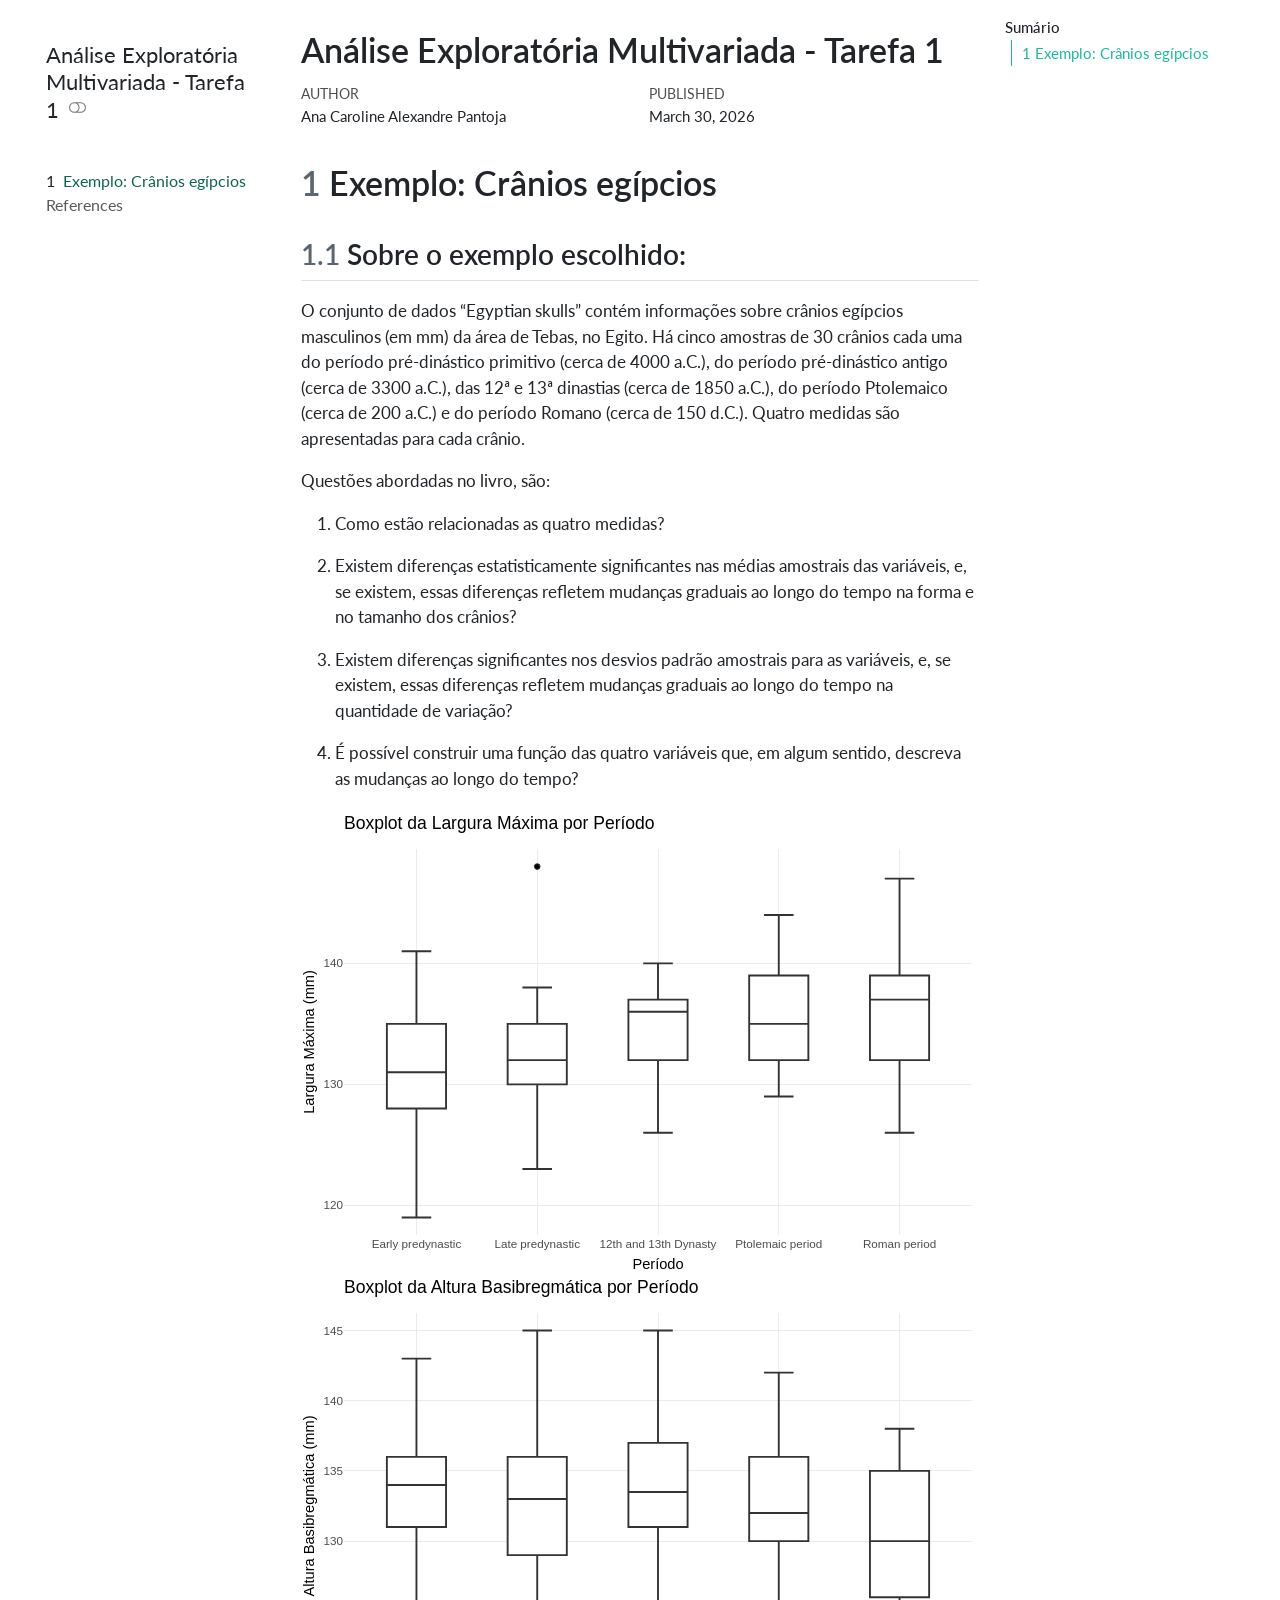
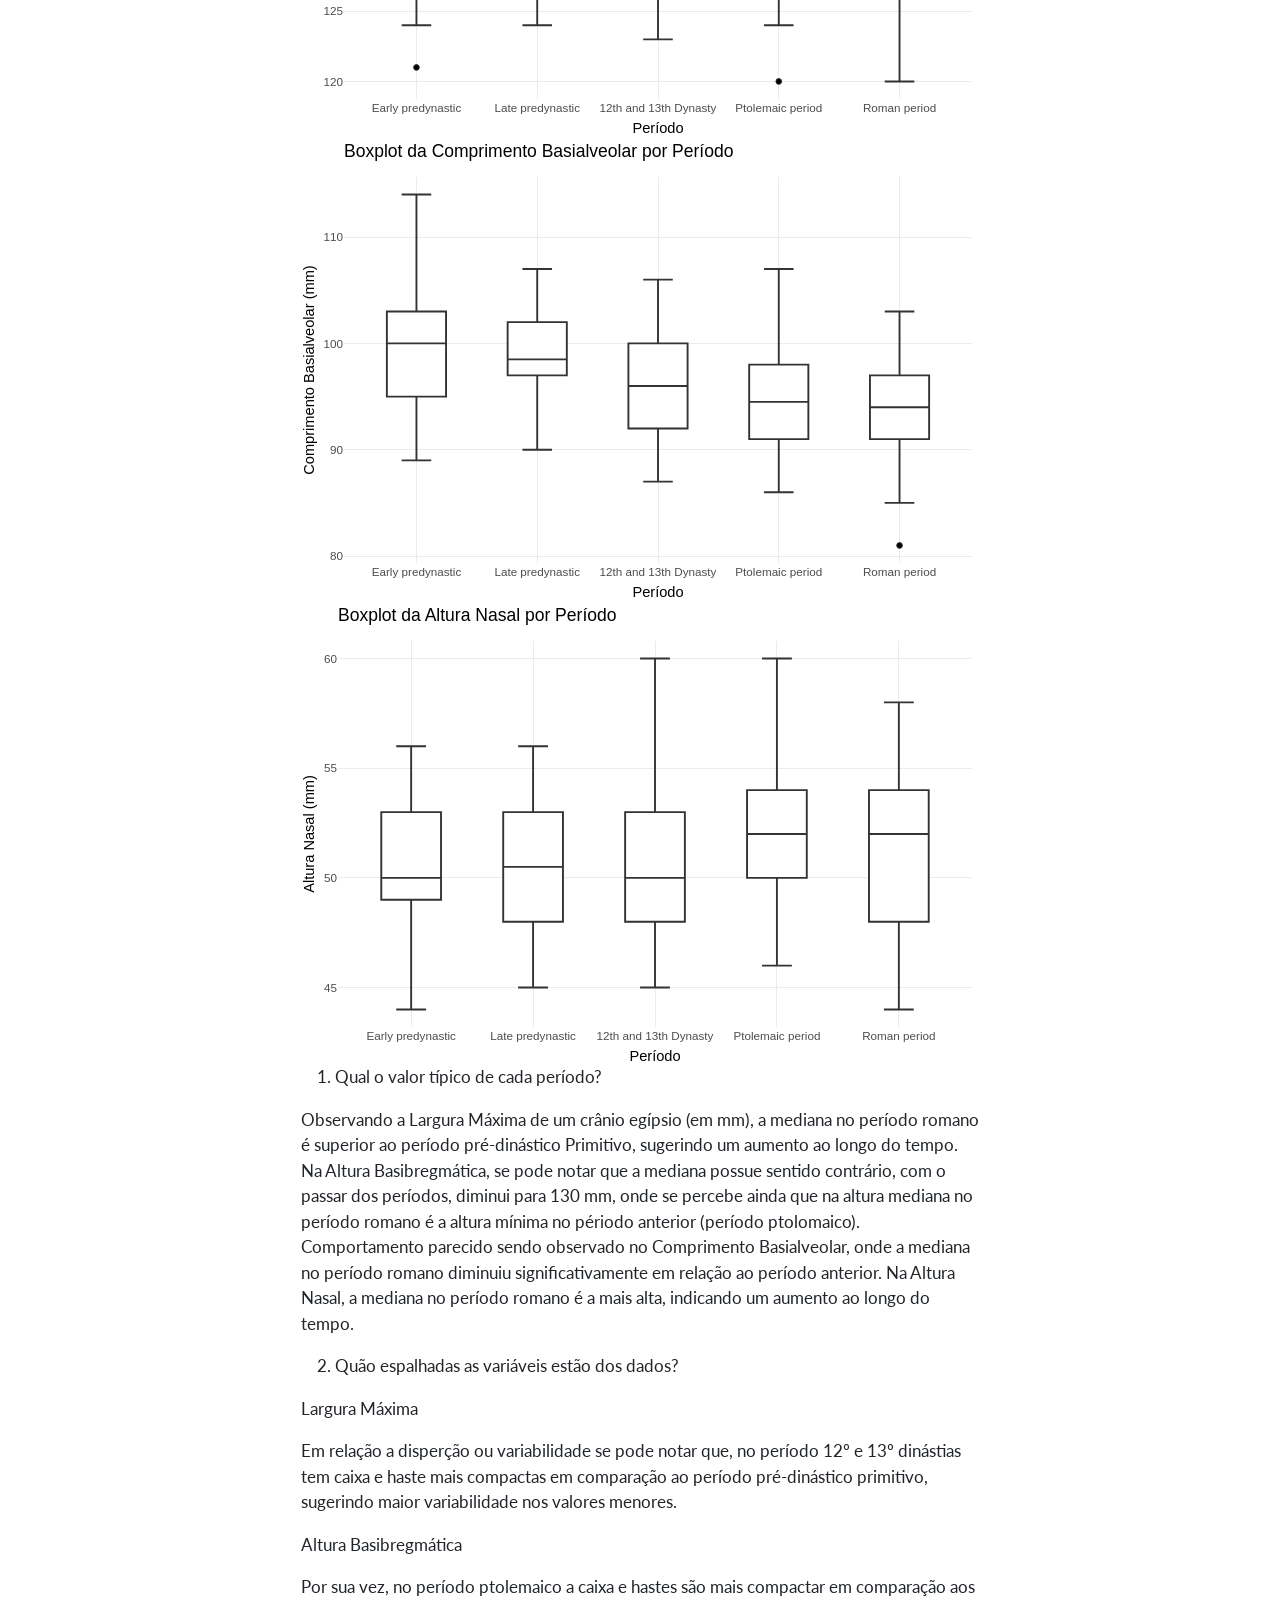
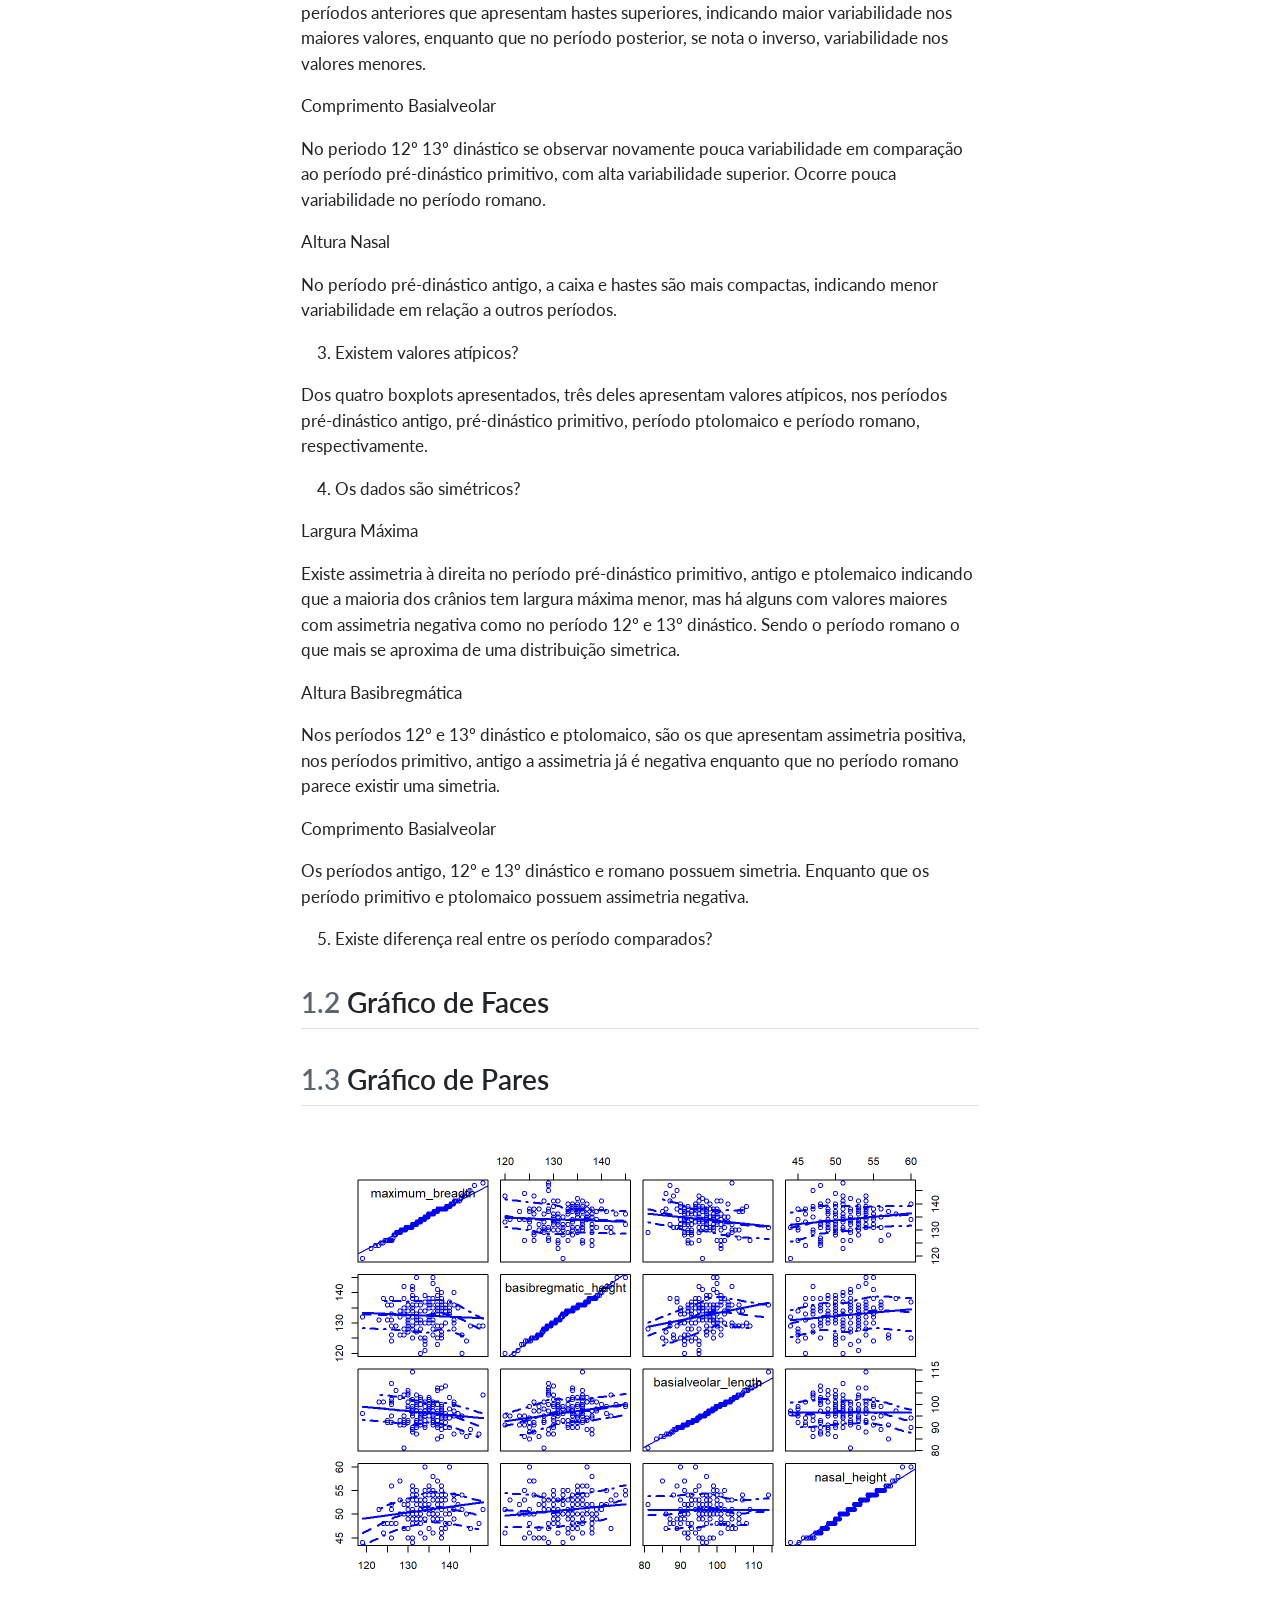
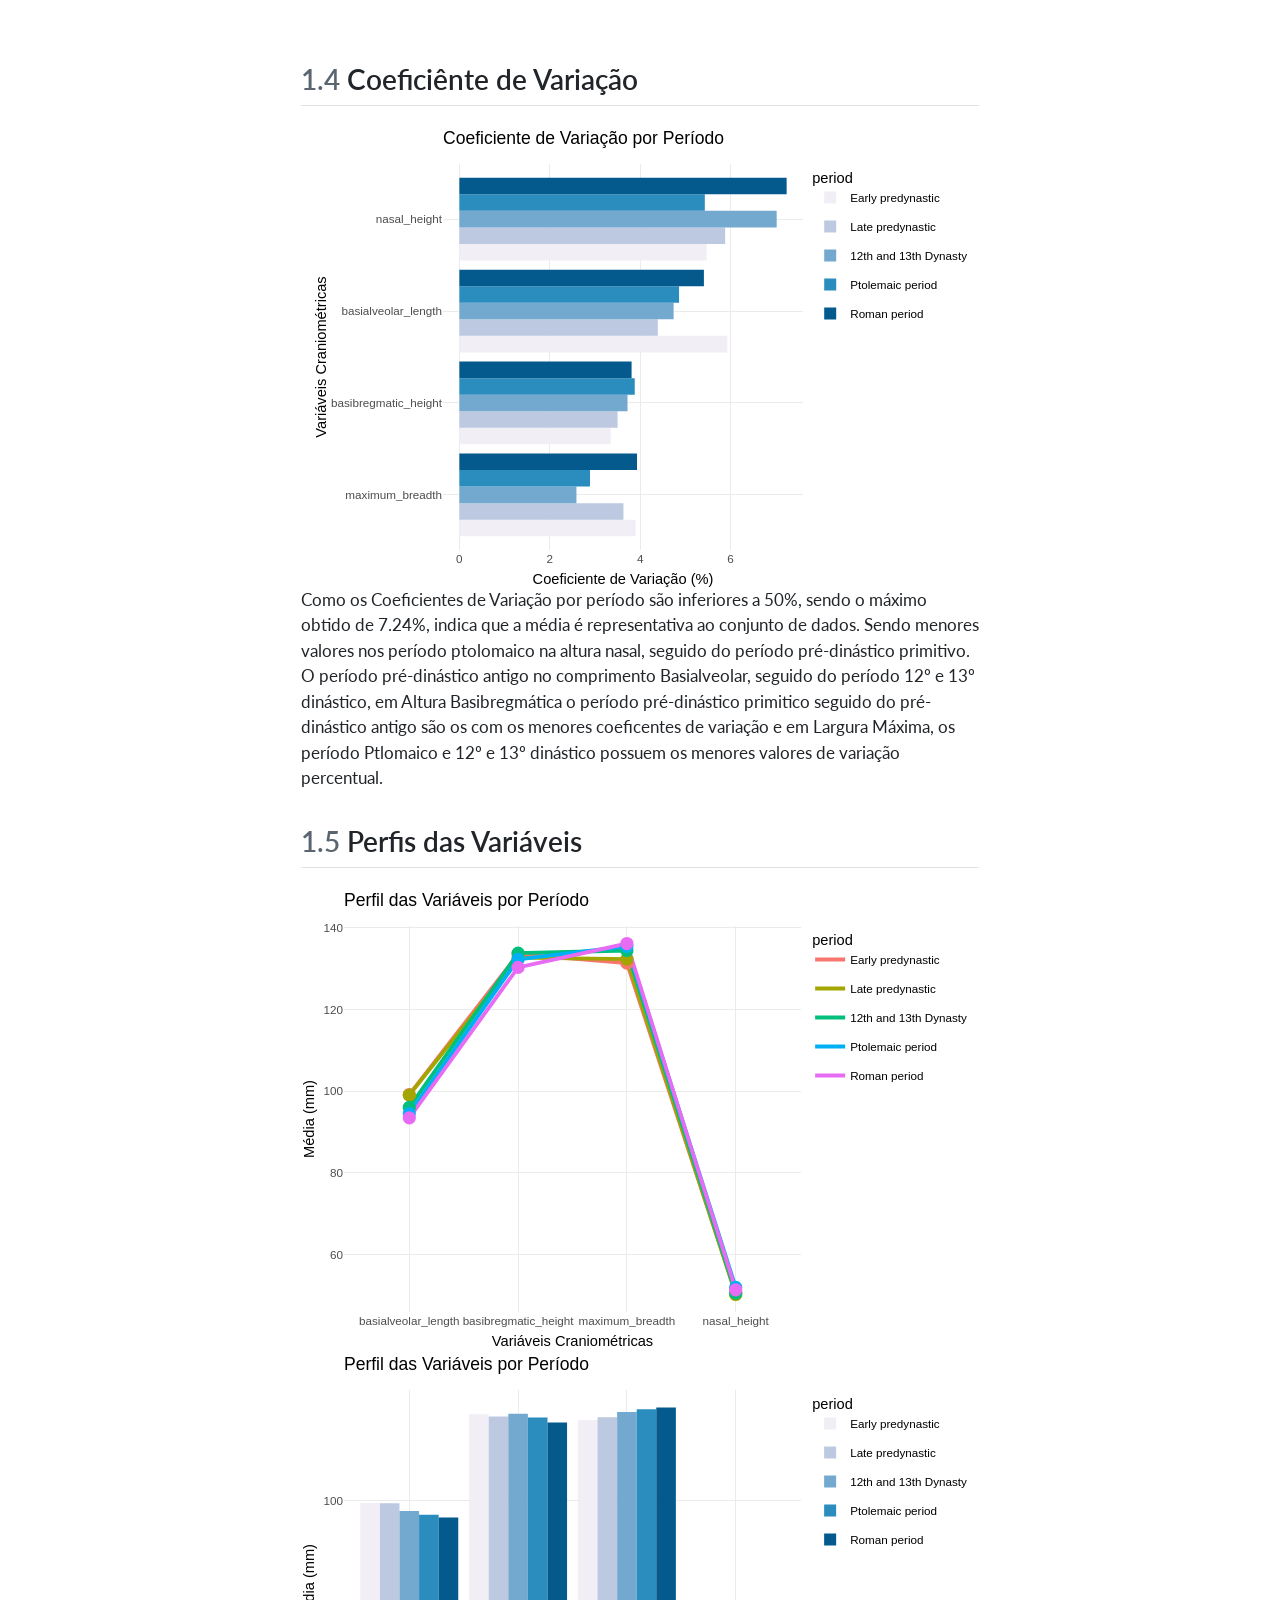
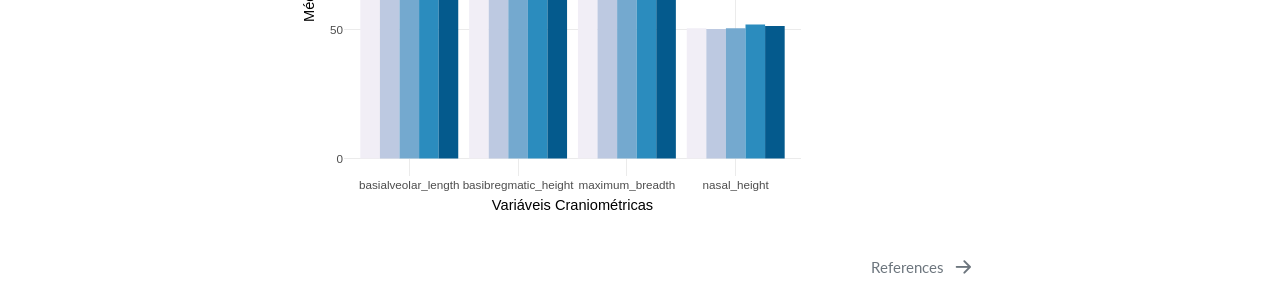
==== docs/index.html @ 54b7b3d9 "30.03.26" ====
<!DOCTYPE html>
<html xmlns="http://www.w3.org/1999/xhtml" lang="en" xml:lang="en"><head>

<meta charset="utf-8">
<meta name="generator" content="quarto-1.8.25">

<meta name="viewport" content="width=device-width, initial-scale=1.0, user-scalable=yes">

<meta name="author" content="Ana Caroline Alexandre Pantoja">
<meta name="dcterms.date" content="2026-03-30">

<title>Análise Exploratória Multivariada - Tarefa 1</title>
<style>
code{white-space: pre-wrap;}
span.smallcaps{font-variant: small-caps;}
div.columns{display: flex; gap: min(4vw, 1.5em);}
div.column{flex: auto; overflow-x: auto;}
div.hanging-indent{margin-left: 1.5em; text-indent: -1.5em;}
ul.task-list{list-style: none;}
ul.task-list li input[type="checkbox"] {
  width: 0.8em;
  margin: 0 0.8em 0.2em -1em; /* quarto-specific, see https://github.com/quarto-dev/quarto-cli/issues/4556 */ 
  vertical-align: middle;
}
</style>


<script src="site_libs/quarto-nav/quarto-nav.js"></script>
<script src="site_libs/quarto-nav/headroom.min.js"></script>
<script src="site_libs/clipboard/clipboard.min.js"></script>
<script src="site_libs/quarto-search/autocomplete.umd.js"></script>
<script src="site_libs/quarto-search/fuse.min.js"></script>
<script src="site_libs/quarto-search/quarto-search.js"></script>
<meta name="quarto:offset" content="./">
<link href="./references.html" rel="next">
<script src="site_libs/quarto-html/quarto.js" type="module"></script>
<script src="site_libs/quarto-html/tabsets/tabsets.js" type="module"></script>
<script src="site_libs/quarto-html/axe/axe-check.js" type="module"></script>
<script src="site_libs/quarto-html/popper.min.js"></script>
<script src="site_libs/quarto-html/tippy.umd.min.js"></script>
<script src="site_libs/quarto-html/anchor.min.js"></script>
<link href="site_libs/quarto-html/tippy.css" rel="stylesheet">
<link href="site_libs/quarto-html/quarto-syntax-highlighting-7b89279ff1a6dce999919e0e67d4d9ec.css" rel="stylesheet" class="quarto-color-scheme" id="quarto-text-highlighting-styles">
<link href="site_libs/quarto-html/quarto-syntax-highlighting-dark-707d8167ce6003fca903bfe2be84ab7f.css" rel="stylesheet" class="quarto-color-scheme quarto-color-alternate" id="quarto-text-highlighting-styles">
<link href="site_libs/quarto-html/quarto-syntax-highlighting-7b89279ff1a6dce999919e0e67d4d9ec.css" rel="stylesheet" class="quarto-color-scheme-extra" id="quarto-text-highlighting-styles">
<script src="site_libs/bootstrap/bootstrap.min.js"></script>
<link href="site_libs/bootstrap/bootstrap-icons.css" rel="stylesheet">
<link href="site_libs/bootstrap/bootstrap-2641b481724464e61c86985d8c912b6f.min.css" rel="stylesheet" append-hash="true" class="quarto-color-scheme" id="quarto-bootstrap" data-mode="light">
<link href="site_libs/bootstrap/bootstrap-dark-4c6d65c679321d81af7ec8b61b1d5a24.min.css" rel="stylesheet" append-hash="true" class="quarto-color-scheme quarto-color-alternate" id="quarto-bootstrap" data-mode="dark">
<link href="site_libs/bootstrap/bootstrap-2641b481724464e61c86985d8c912b6f.min.css" rel="stylesheet" append-hash="true" class="quarto-color-scheme-extra" id="quarto-bootstrap" data-mode="light">
<script id="quarto-search-options" type="application/json">{
  "location": "sidebar",
  "copy-button": false,
  "collapse-after": 3,
  "panel-placement": "start",
  "type": "textbox",
  "limit": 50,
  "keyboard-shortcut": [
    "f",
    "/",
    "s"
  ],
  "show-item-context": false,
  "language": {
    "search-no-results-text": "No results",
    "search-matching-documents-text": "matching documents",
    "search-copy-link-title": "Copy link to search",
    "search-hide-matches-text": "Hide additional matches",
    "search-more-match-text": "more match in this document",
    "search-more-matches-text": "more matches in this document",
    "search-clear-button-title": "Clear",
    "search-text-placeholder": "",
    "search-detached-cancel-button-title": "Cancel",
    "search-submit-button-title": "Submit",
    "search-label": "Search"
  }
}</script>
<link href="site_libs/htmltools-fill-0.5.8.1/fill.css" rel="stylesheet">

<script src="site_libs/htmlwidgets-1.6.4/htmlwidgets.js"></script>

<script src="site_libs/plotly-binding-4.11.0/plotly.js"></script>

<script src="site_libs/typedarray-0.1/typedarray.min.js"></script>

<script src="site_libs/jquery-3.5.1/jquery.min.js"></script>

<link href="site_libs/crosstalk-1.2.2/css/crosstalk.min.css" rel="stylesheet">

<script src="site_libs/crosstalk-1.2.2/js/crosstalk.min.js"></script>

<link href="site_libs/plotly-htmlwidgets-css-2.11.1/plotly-htmlwidgets.css" rel="stylesheet">

<script src="site_libs/plotly-main-2.11.1/plotly-latest.min.js"></script>



</head>

<body class="nav-sidebar floating quarto-light"><script id="quarto-html-before-body" type="application/javascript">
    const toggleBodyColorMode = (bsSheetEl) => {
      const mode = bsSheetEl.getAttribute("data-mode");
      const bodyEl = window.document.querySelector("body");
      if (mode === "dark") {
        bodyEl.classList.add("quarto-dark");
        bodyEl.classList.remove("quarto-light");
      } else {
        bodyEl.classList.add("quarto-light");
        bodyEl.classList.remove("quarto-dark");
      }
    }
    const toggleBodyColorPrimary = () => {
      const bsSheetEl = window.document.querySelector("link#quarto-bootstrap:not([rel=disabled-stylesheet])");
      if (bsSheetEl) {
        toggleBodyColorMode(bsSheetEl);
      }
    }
    const setColorSchemeToggle = (alternate) => {
      const toggles = window.document.querySelectorAll('.quarto-color-scheme-toggle');
      for (let i=0; i < toggles.length; i++) {
        const toggle = toggles[i];
        if (toggle) {
          if (alternate) {
            toggle.classList.add("alternate");
          } else {
            toggle.classList.remove("alternate");
          }
        }
      }
    };
    const toggleColorMode = (alternate) => {
      // Switch the stylesheets
      const primaryStylesheets = window.document.querySelectorAll('link.quarto-color-scheme:not(.quarto-color-alternate)');
      const alternateStylesheets = window.document.querySelectorAll('link.quarto-color-scheme.quarto-color-alternate');
      manageTransitions('#quarto-margin-sidebar .nav-link', false);
      if (alternate) {
        // note: dark is layered on light, we don't disable primary!
        enableStylesheet(alternateStylesheets);
        for (const sheetNode of alternateStylesheets) {
          if (sheetNode.id === "quarto-bootstrap") {
            toggleBodyColorMode(sheetNode);
          }
        }
      } else {
        disableStylesheet(alternateStylesheets);
        enableStylesheet(primaryStylesheets)
        toggleBodyColorPrimary();
      }
      manageTransitions('#quarto-margin-sidebar .nav-link', true);
      // Switch the toggles
      setColorSchemeToggle(alternate)
      // Hack to workaround the fact that safari doesn't
      // properly recolor the scrollbar when toggling (#1455)
      if (navigator.userAgent.indexOf('Safari') > 0 && navigator.userAgent.indexOf('Chrome') == -1) {
        manageTransitions("body", false);
        window.scrollTo(0, 1);
        setTimeout(() => {
          window.scrollTo(0, 0);
          manageTransitions("body", true);
        }, 40);
      }
    }
    const disableStylesheet = (stylesheets) => {
      for (let i=0; i < stylesheets.length; i++) {
        const stylesheet = stylesheets[i];
        stylesheet.rel = 'disabled-stylesheet';
      }
    }
    const enableStylesheet = (stylesheets) => {
      for (let i=0; i < stylesheets.length; i++) {
        const stylesheet = stylesheets[i];
        if(stylesheet.rel !== 'stylesheet') { // for Chrome, which will still FOUC without this check
          stylesheet.rel = 'stylesheet';
        }
      }
    }
    const manageTransitions = (selector, allowTransitions) => {
      const els = window.document.querySelectorAll(selector);
      for (let i=0; i < els.length; i++) {
        const el = els[i];
        if (allowTransitions) {
          el.classList.remove('notransition');
        } else {
          el.classList.add('notransition');
        }
      }
    }
    const isFileUrl = () => {
      return window.location.protocol === 'file:';
    }
    const hasAlternateSentinel = () => {
      let styleSentinel = getColorSchemeSentinel();
      if (styleSentinel !== null) {
        return styleSentinel === "alternate";
      } else {
        return false;
      }
    }
    const setStyleSentinel = (alternate) => {
      const value = alternate ? "alternate" : "default";
      if (!isFileUrl()) {
        window.localStorage.setItem("quarto-color-scheme", value);
      } else {
        localAlternateSentinel = value;
      }
    }
    const getColorSchemeSentinel = () => {
      if (!isFileUrl()) {
        const storageValue = window.localStorage.getItem("quarto-color-scheme");
        return storageValue != null ? storageValue : localAlternateSentinel;
      } else {
        return localAlternateSentinel;
      }
    }
    const toggleGiscusIfUsed = (isAlternate, darkModeDefault) => {
      const baseTheme = document.querySelector('#giscus-base-theme')?.value ?? 'light';
      const alternateTheme = document.querySelector('#giscus-alt-theme')?.value ?? 'dark';
      let newTheme = '';
      if(authorPrefersDark) {
        newTheme = isAlternate ? baseTheme : alternateTheme;
      } else {
        newTheme = isAlternate ? alternateTheme : baseTheme;
      }
      const changeGiscusTheme = () => {
        // From: https://github.com/giscus/giscus/issues/336
        const sendMessage = (message) => {
          const iframe = document.querySelector('iframe.giscus-frame');
          if (!iframe) return;
          iframe.contentWindow.postMessage({ giscus: message }, 'https://giscus.app');
        }
        sendMessage({
          setConfig: {
            theme: newTheme
          }
        });
      }
      const isGiscussLoaded = window.document.querySelector('iframe.giscus-frame') !== null;
      if (isGiscussLoaded) {
        changeGiscusTheme();
      }
    };
    const authorPrefersDark = false;
    const darkModeDefault = authorPrefersDark;
      document.querySelector('link#quarto-text-highlighting-styles.quarto-color-scheme-extra').rel = 'disabled-stylesheet';
      document.querySelector('link#quarto-bootstrap.quarto-color-scheme-extra').rel = 'disabled-stylesheet';
    let localAlternateSentinel = darkModeDefault ? 'alternate' : 'default';
    // Dark / light mode switch
    window.quartoToggleColorScheme = () => {
      // Read the current dark / light value
      let toAlternate = !hasAlternateSentinel();
      toggleColorMode(toAlternate);
      setStyleSentinel(toAlternate);
      toggleGiscusIfUsed(toAlternate, darkModeDefault);
      window.dispatchEvent(new Event('resize'));
    };
    // Switch to dark mode if need be
    if (hasAlternateSentinel()) {
      toggleColorMode(true);
    } else {
      toggleColorMode(false);
    }
  </script>

<div id="quarto-search-results"></div>
  <header id="quarto-header" class="headroom fixed-top">
  <nav class="quarto-secondary-nav">
    <div class="container-fluid d-flex">
      <button type="button" class="quarto-btn-toggle btn" data-bs-toggle="collapse" role="button" data-bs-target=".quarto-sidebar-collapse-item" aria-controls="quarto-sidebar" aria-expanded="false" aria-label="Toggle sidebar navigation" onclick="if (window.quartoToggleHeadroom) { window.quartoToggleHeadroom(); }">
        <i class="bi bi-layout-text-sidebar-reverse"></i>
      </button>
        <nav class="quarto-page-breadcrumbs" aria-label="breadcrumb"><ol class="breadcrumb"><li class="breadcrumb-item"><a href="./index.html"><span class="chapter-number">1</span>&nbsp; <span class="chapter-title">Exemplo: Crânios egípcios</span></a></li></ol></nav>
        <a class="flex-grow-1" role="navigation" data-bs-toggle="collapse" data-bs-target=".quarto-sidebar-collapse-item" aria-controls="quarto-sidebar" aria-expanded="false" aria-label="Toggle sidebar navigation" onclick="if (window.quartoToggleHeadroom) { window.quartoToggleHeadroom(); }">      
        </a>
      <button type="button" class="btn quarto-search-button" aria-label="Search" onclick="window.quartoOpenSearch();">
        <i class="bi bi-search"></i>
      </button>
    </div>
  </nav>
</header>
<!-- content -->
<div id="quarto-content" class="quarto-container page-columns page-rows-contents page-layout-article">
<!-- sidebar -->
  <nav id="quarto-sidebar" class="sidebar collapse collapse-horizontal quarto-sidebar-collapse-item sidebar-navigation floating overflow-auto">
    <div class="pt-lg-2 mt-2 text-left sidebar-header sidebar-header-stacked">
      <a href="./index.html" class="sidebar-logo-link">
      </a>
    <div class="sidebar-title mb-0 py-0">
      <a href="./">Análise Exploratória Multivariada - Tarefa 1</a> 
        <div class="sidebar-tools-main">
  <a href="" class="quarto-color-scheme-toggle quarto-navigation-tool  px-1" onclick="window.quartoToggleColorScheme(); return false;" title="Toggle dark mode"><i class="bi"></i></a>
</div>
    </div>
      </div>
        <div class="mt-2 flex-shrink-0 align-items-center">
        <div class="sidebar-search">
        <div id="quarto-search" class="" title="Search"></div>
        </div>
        </div>
    <div class="sidebar-menu-container"> 
    <ul class="list-unstyled mt-1">
        <li class="sidebar-item">
  <div class="sidebar-item-container"> 
  <a href="./index.html" class="sidebar-item-text sidebar-link active">
 <span class="menu-text"><span class="chapter-number">1</span>&nbsp; <span class="chapter-title">Exemplo: Crânios egípcios</span></span></a>
  </div>
</li>
        <li class="sidebar-item">
  <div class="sidebar-item-container"> 
  <a href="./references.html" class="sidebar-item-text sidebar-link">
 <span class="menu-text">References</span></a>
  </div>
</li>
    </ul>
    </div>
</nav>
<div id="quarto-sidebar-glass" class="quarto-sidebar-collapse-item" data-bs-toggle="collapse" data-bs-target=".quarto-sidebar-collapse-item"></div>
<!-- margin-sidebar -->
    <div id="quarto-margin-sidebar" class="sidebar margin-sidebar">
        <nav id="TOC" role="doc-toc" class="toc-active">
    <h2 id="toc-title">Sumário</h2>
   
  <ul>
  <li><a href="#exemplo-crânios-egípcios" id="toc-exemplo-crânios-egípcios" class="nav-link active" data-scroll-target="#exemplo-crânios-egípcios"><span class="header-section-number">1</span> Exemplo: Crânios egípcios</a>
  <ul class="collapse">
  <li><a href="#sobre-o-exemplo-escolhido" id="toc-sobre-o-exemplo-escolhido" class="nav-link" data-scroll-target="#sobre-o-exemplo-escolhido"><span class="header-section-number">1.1</span> Sobre o exemplo escolhido:</a></li>
  <li><a href="#gráfico-de-faces" id="toc-gráfico-de-faces" class="nav-link" data-scroll-target="#gráfico-de-faces"><span class="header-section-number">1.2</span> Gráfico de Faces</a></li>
  <li><a href="#gráfico-de-pares" id="toc-gráfico-de-pares" class="nav-link" data-scroll-target="#gráfico-de-pares"><span class="header-section-number">1.3</span> Gráfico de Pares</a></li>
  <li><a href="#coeficiênte-de-variação" id="toc-coeficiênte-de-variação" class="nav-link" data-scroll-target="#coeficiênte-de-variação"><span class="header-section-number">1.4</span> Coeficiênte de Variação</a></li>
  <li><a href="#perfis-das-variáveis" id="toc-perfis-das-variáveis" class="nav-link" data-scroll-target="#perfis-das-variáveis"><span class="header-section-number">1.5</span> Perfis das Variáveis</a></li>
  </ul></li>
  </ul>
</nav>
    </div>
<!-- main -->
<main class="content" id="quarto-document-content">


<header id="title-block-header" class="quarto-title-block default">
<div class="quarto-title">
<h1 class="title">Análise Exploratória Multivariada - Tarefa 1</h1>
</div>



<div class="quarto-title-meta">

    <div>
    <div class="quarto-title-meta-heading">Author</div>
    <div class="quarto-title-meta-contents">
             <p>Ana Caroline Alexandre Pantoja </p>
          </div>
  </div>
    
    <div>
    <div class="quarto-title-meta-heading">Published</div>
    <div class="quarto-title-meta-contents">
      <p class="date">March 30, 2026</p>
    </div>
  </div>
  
    
  </div>
  


</header>


<section id="exemplo-crânios-egípcios" class="level1" data-number="1">
<h1 data-number="1"><span class="header-section-number">1</span> Exemplo: Crânios egípcios</h1>
<section id="sobre-o-exemplo-escolhido" class="level2" data-number="1.1">
<h2 data-number="1.1" class="anchored" data-anchor-id="sobre-o-exemplo-escolhido"><span class="header-section-number">1.1</span> Sobre o exemplo escolhido:</h2>
<p>O conjunto de dados “Egyptian skulls” contém informações sobre crânios egípcios masculinos (em mm) da área de Tebas, no Egito. Há cinco amostras de 30 crânios cada uma do período pré-dinástico primitivo (cerca de 4000 a.C.), do período pré-dinástico antigo (cerca de 3300 a.C.), das 12ª e 13ª dinastias (cerca de 1850 a.C.), do período Ptolemaico (cerca de 200 a.C.) e do período Romano (cerca de 150 d.C.). Quatro medidas são apresentadas para cada crânio.</p>
<p>Questões abordadas no livro, são:</p>
<ol type="1">
<li><p>Como estão relacionadas as quatro medidas?</p></li>
<li><p>Existem diferenças estatisticamente significantes nas médias amostrais das variáveis, e, se existem, essas diferenças refletem mudanças graduais ao longo do tempo na forma e no tamanho dos crânios?</p></li>
<li><p>Existem diferenças significantes nos desvios padrão amostrais para as variáveis, e, se existem, essas diferenças refletem mudanças graduais ao longo do tempo na quantidade de variação?</p></li>
<li><p>É possível construir uma função das quatro variáveis que, em algum sentido, descreva as mudanças ao longo do tempo?</p></li>
</ol>
<div class="cell">
<div class="cell-output-display">
<div class="plotly html-widget html-fill-item" id="htmlwidget-beed7f1e7c4b832d27a7" style="width:100%;height:464px;"></div>
<script type="application/json" data-for="htmlwidget-beed7f1e7c4b832d27a7">{"x":{"data":[{"x":[1,1,1,1,1,1,1,1,1,1,1,1,1,1,1,1,1,1,1,1,1,1,1,1,1,1,1,1,1,1,2,2,2,2,2,2,2,2,2,2,2,2,2,2,2,2,2,2,2,2,2,2,2,2,2,2,2,2,2,2,3,3,3,3,3,3,3,3,3,3,3,3,3,3,3,3,3,3,3,3,3,3,3,3,3,3,3,3,3,3,4,4,4,4,4,4,4,4,4,4,4,4,4,4,4,4,4,4,4,4,4,4,4,4,4,4,4,4,4,4,5,5,5,5,5,5,5,5,5,5,5,5,5,5,5,5,5,5,5,5,5,5,5,5,5,5,5,5,5,5],"y":[131,125,131,119,136,138,139,125,131,134,129,134,126,132,141,131,135,132,139,132,126,135,134,128,130,138,128,127,131,124,124,133,138,148,126,135,132,133,131,133,133,131,131,138,130,131,138,123,130,134,137,126,135,129,134,131,132,130,135,130,137,129,132,130,134,140,138,136,136,126,137,137,136,137,129,135,129,134,138,136,132,133,138,130,136,134,136,133,138,138,137,141,141,135,133,131,140,139,140,138,132,134,135,133,136,134,131,129,136,131,139,144,141,130,133,138,131,136,132,135,137,136,128,130,138,126,136,126,132,139,143,141,135,137,142,139,138,137,133,145,138,131,143,134,132,137,129,140,147,136],"hoverinfo":"y","type":"box","fillcolor":"rgba(255,255,255,1)","marker":{"opacity":null,"outliercolor":"rgba(0,0,0,1)","line":{"width":1.8897637795275593,"color":"rgba(0,0,0,1)"},"size":5.6692913385826778},"line":{"color":"rgba(51,51,51,1)","width":1.8897637795275593},"showlegend":false,"xaxis":"x","yaxis":"y","frame":null}],"layout":{"margin":{"t":40.840182648401829,"r":7.3059360730593621,"b":37.260273972602747,"l":43.105022831050235},"paper_bgcolor":"rgba(255,255,255,1)","font":{"color":"rgba(0,0,0,1)","family":"","size":14.611872146118724},"title":{"text":"Boxplot da Largura Máxima por Período","font":{"color":"rgba(0,0,0,1)","family":"","size":17.534246575342465},"x":0,"xref":"paper"},"xaxis":{"domain":[0,1],"automargin":true,"type":"linear","autorange":false,"range":[0.40000000000000002,5.5999999999999996],"tickmode":"array","ticktext":["Early predynastic","Late predynastic","12th and 13th Dynasty","Ptolemaic period","Roman period"],"tickvals":[1,2,3,4,5],"categoryorder":"array","categoryarray":["Early predynastic","Late predynastic","12th and 13th Dynasty","Ptolemaic period","Roman period"],"nticks":null,"ticks":"","tickcolor":null,"ticklen":3.6529680365296811,"tickwidth":0,"showticklabels":true,"tickfont":{"color":"rgba(77,77,77,1)","family":"","size":11.68949771689498},"tickangle":-0,"showline":false,"linecolor":null,"linewidth":0,"showgrid":true,"gridcolor":"rgba(235,235,235,1)","gridwidth":0,"zeroline":false,"anchor":"y","title":{"text":"Período","font":{"color":"rgba(0,0,0,1)","family":"","size":14.611872146118724}},"hoverformat":".2f"},"yaxis":{"domain":[0,1],"automargin":true,"type":"linear","autorange":false,"range":[117.55,149.44999999999999],"tickmode":"array","ticktext":["120","130","140"],"tickvals":[120,130,140],"categoryorder":"array","categoryarray":["120","130","140"],"nticks":null,"ticks":"","tickcolor":null,"ticklen":3.6529680365296811,"tickwidth":0,"showticklabels":true,"tickfont":{"color":"rgba(77,77,77,1)","family":"","size":11.68949771689498},"tickangle":-0,"showline":false,"linecolor":null,"linewidth":0,"showgrid":true,"gridcolor":"rgba(235,235,235,1)","gridwidth":0,"zeroline":false,"anchor":"x","title":{"text":"Largura Máxima (mm)","font":{"color":"rgba(0,0,0,1)","family":"","size":14.611872146118724}},"hoverformat":".2f"},"shapes":[{"type":"rect","fillcolor":null,"line":{"color":null,"width":0,"linetype":[]},"yref":"paper","xref":"paper","layer":"below","x0":0,"x1":1,"y0":0,"y1":1}],"showlegend":false,"legend":{"bgcolor":null,"bordercolor":null,"borderwidth":0,"font":{"color":"rgba(0,0,0,1)","family":"","size":11.68949771689498}},"hovermode":"closest","barmode":"relative"},"config":{"doubleClick":"reset","modeBarButtonsToAdd":["hoverclosest","hovercompare"],"showSendToCloud":false},"source":"A","attrs":{"c2410d12fa1":{"x":{},"y":{},"type":"box"}},"cur_data":"c2410d12fa1","visdat":{"c2410d12fa1":["function (y) ","x"]},"highlight":{"on":"plotly_click","persistent":false,"dynamic":false,"selectize":false,"opacityDim":0.20000000000000001,"selected":{"opacity":1},"debounce":0},"shinyEvents":["plotly_hover","plotly_click","plotly_selected","plotly_relayout","plotly_brushed","plotly_brushing","plotly_clickannotation","plotly_doubleclick","plotly_deselect","plotly_afterplot","plotly_sunburstclick"],"base_url":"https://plot.ly"},"evals":[],"jsHooks":[]}</script>
</div>
<div class="cell-output-display">
<div class="plotly html-widget html-fill-item" id="htmlwidget-8009f63b4380d57a0437" style="width:100%;height:464px;"></div>
<script type="application/json" data-for="htmlwidget-8009f63b4380d57a0437">{"x":{"data":[{"x":[1,1,1,1,1,1,1,1,1,1,1,1,1,1,1,1,1,1,1,1,1,1,1,1,1,1,1,1,1,1,2,2,2,2,2,2,2,2,2,2,2,2,2,2,2,2,2,2,2,2,2,2,2,2,2,2,2,2,2,2,3,3,3,3,3,3,3,3,3,3,3,3,3,3,3,3,3,3,3,3,3,3,3,3,3,3,3,3,3,3,4,4,4,4,4,4,4,4,4,4,4,4,4,4,4,4,4,4,4,4,4,4,4,4,4,4,4,4,4,4,5,5,5,5,5,5,5,5,5,5,5,5,5,5,5,5,5,5,5,5,5,5,5,5,5,5,5,5,5,5],"y":[138,131,132,132,143,137,130,136,134,134,138,121,129,136,140,134,137,133,136,131,133,135,124,134,130,135,132,129,136,138,138,134,134,129,124,136,145,130,134,125,136,139,136,134,136,128,129,131,129,130,136,131,136,126,139,134,130,132,132,128,141,133,138,134,134,133,138,145,131,136,129,139,126,133,142,138,135,125,134,135,130,131,137,127,133,123,137,131,133,133,134,128,130,131,120,135,137,130,134,140,133,134,135,136,130,137,141,135,128,125,130,124,131,131,128,126,142,138,136,130,123,131,126,134,127,138,138,126,132,135,120,136,135,134,135,134,125,135,125,129,136,129,126,124,127,125,128,135,129,133],"hoverinfo":"y","type":"box","fillcolor":"rgba(255,255,255,1)","marker":{"opacity":null,"outliercolor":"rgba(0,0,0,1)","line":{"width":1.8897637795275593,"color":"rgba(0,0,0,1)"},"size":5.6692913385826778},"line":{"color":"rgba(51,51,51,1)","width":1.8897637795275593},"showlegend":false,"xaxis":"x","yaxis":"y","frame":null}],"layout":{"margin":{"t":40.840182648401829,"r":7.3059360730593621,"b":37.260273972602747,"l":43.105022831050235},"paper_bgcolor":"rgba(255,255,255,1)","font":{"color":"rgba(0,0,0,1)","family":"","size":14.611872146118724},"title":{"text":"Boxplot da Altura Basibregmática por Período","font":{"color":"rgba(0,0,0,1)","family":"","size":17.534246575342465},"x":0,"xref":"paper"},"xaxis":{"domain":[0,1],"automargin":true,"type":"linear","autorange":false,"range":[0.40000000000000002,5.5999999999999996],"tickmode":"array","ticktext":["Early predynastic","Late predynastic","12th and 13th Dynasty","Ptolemaic period","Roman period"],"tickvals":[1,2,3,4,5],"categoryorder":"array","categoryarray":["Early predynastic","Late predynastic","12th and 13th Dynasty","Ptolemaic period","Roman period"],"nticks":null,"ticks":"","tickcolor":null,"ticklen":3.6529680365296811,"tickwidth":0,"showticklabels":true,"tickfont":{"color":"rgba(77,77,77,1)","family":"","size":11.68949771689498},"tickangle":-0,"showline":false,"linecolor":null,"linewidth":0,"showgrid":true,"gridcolor":"rgba(235,235,235,1)","gridwidth":0,"zeroline":false,"anchor":"y","title":{"text":"Período","font":{"color":"rgba(0,0,0,1)","family":"","size":14.611872146118724}},"hoverformat":".2f"},"yaxis":{"domain":[0,1],"automargin":true,"type":"linear","autorange":false,"range":[118.75,146.25],"tickmode":"array","ticktext":["120","125","130","135","140","145"],"tickvals":[120,125,130,135,140,145],"categoryorder":"array","categoryarray":["120","125","130","135","140","145"],"nticks":null,"ticks":"","tickcolor":null,"ticklen":3.6529680365296811,"tickwidth":0,"showticklabels":true,"tickfont":{"color":"rgba(77,77,77,1)","family":"","size":11.68949771689498},"tickangle":-0,"showline":false,"linecolor":null,"linewidth":0,"showgrid":true,"gridcolor":"rgba(235,235,235,1)","gridwidth":0,"zeroline":false,"anchor":"x","title":{"text":"Altura Basibregmática (mm)","font":{"color":"rgba(0,0,0,1)","family":"","size":14.611872146118724}},"hoverformat":".2f"},"shapes":[{"type":"rect","fillcolor":null,"line":{"color":null,"width":0,"linetype":[]},"yref":"paper","xref":"paper","layer":"below","x0":0,"x1":1,"y0":0,"y1":1}],"showlegend":false,"legend":{"bgcolor":null,"bordercolor":null,"borderwidth":0,"font":{"color":"rgba(0,0,0,1)","family":"","size":11.68949771689498}},"hovermode":"closest","barmode":"relative"},"config":{"doubleClick":"reset","modeBarButtonsToAdd":["hoverclosest","hovercompare"],"showSendToCloud":false},"source":"A","attrs":{"c24690a20e9":{"x":{},"y":{},"type":"box"}},"cur_data":"c24690a20e9","visdat":{"c24690a20e9":["function (y) ","x"]},"highlight":{"on":"plotly_click","persistent":false,"dynamic":false,"selectize":false,"opacityDim":0.20000000000000001,"selected":{"opacity":1},"debounce":0},"shinyEvents":["plotly_hover","plotly_click","plotly_selected","plotly_relayout","plotly_brushed","plotly_brushing","plotly_clickannotation","plotly_doubleclick","plotly_deselect","plotly_afterplot","plotly_sunburstclick"],"base_url":"https://plot.ly"},"evals":[],"jsHooks":[]}</script>
</div>
<div class="cell-output-display">
<div class="plotly html-widget html-fill-item" id="htmlwidget-a1c01693ff5bf8236629" style="width:100%;height:464px;"></div>
<script type="application/json" data-for="htmlwidget-a1c01693ff5bf8236629">{"x":{"data":[{"x":[1,1,1,1,1,1,1,1,1,1,1,1,1,1,1,1,1,1,1,1,1,1,1,1,1,1,1,1,1,1,2,2,2,2,2,2,2,2,2,2,2,2,2,2,2,2,2,2,2,2,2,2,2,2,2,2,2,2,2,2,3,3,3,3,3,3,3,3,3,3,3,3,3,3,3,3,3,3,3,3,3,3,3,3,3,3,3,3,3,3,4,4,4,4,4,4,4,4,4,4,4,4,4,4,4,4,4,4,4,4,4,4,4,4,4,4,4,4,4,4,5,5,5,5,5,5,5,5,5,5,5,5,5,5,5,5,5,5,5,5,5,5,5,5,5,5,5,5,5,5],"y":[89,92,99,96,100,89,108,93,102,99,95,95,109,100,100,97,103,93,96,101,102,103,93,103,104,100,93,106,114,101,101,97,98,104,95,98,100,102,96,94,103,98,99,98,104,98,107,101,105,93,106,100,97,91,101,90,104,93,98,101,96,93,87,106,96,98,95,99,92,95,100,97,101,90,104,102,92,90,96,94,91,100,94,99,91,95,101,96,100,91,107,95,87,99,91,90,94,90,90,100,90,97,99,95,99,93,99,95,93,88,94,86,97,98,92,97,95,94,92,100,91,95,91,92,86,101,97,92,99,92,95,101,95,93,96,95,99,96,92,89,92,97,88,91,97,85,81,103,87,97],"hoverinfo":"y","type":"box","fillcolor":"rgba(255,255,255,1)","marker":{"opacity":null,"outliercolor":"rgba(0,0,0,1)","line":{"width":1.8897637795275593,"color":"rgba(0,0,0,1)"},"size":5.6692913385826778},"line":{"color":"rgba(51,51,51,1)","width":1.8897637795275593},"showlegend":false,"xaxis":"x","yaxis":"y","frame":null}],"layout":{"margin":{"t":40.840182648401829,"r":7.3059360730593621,"b":37.260273972602747,"l":43.105022831050235},"paper_bgcolor":"rgba(255,255,255,1)","font":{"color":"rgba(0,0,0,1)","family":"","size":14.611872146118724},"title":{"text":"Boxplot da Comprimento Basialveolar por Período","font":{"color":"rgba(0,0,0,1)","family":"","size":17.534246575342465},"x":0,"xref":"paper"},"xaxis":{"domain":[0,1],"automargin":true,"type":"linear","autorange":false,"range":[0.40000000000000002,5.5999999999999996],"tickmode":"array","ticktext":["Early predynastic","Late predynastic","12th and 13th Dynasty","Ptolemaic period","Roman period"],"tickvals":[1,2,3,4,5],"categoryorder":"array","categoryarray":["Early predynastic","Late predynastic","12th and 13th Dynasty","Ptolemaic period","Roman period"],"nticks":null,"ticks":"","tickcolor":null,"ticklen":3.6529680365296811,"tickwidth":0,"showticklabels":true,"tickfont":{"color":"rgba(77,77,77,1)","family":"","size":11.68949771689498},"tickangle":-0,"showline":false,"linecolor":null,"linewidth":0,"showgrid":true,"gridcolor":"rgba(235,235,235,1)","gridwidth":0,"zeroline":false,"anchor":"y","title":{"text":"Período","font":{"color":"rgba(0,0,0,1)","family":"","size":14.611872146118724}},"hoverformat":".2f"},"yaxis":{"domain":[0,1],"automargin":true,"type":"linear","autorange":false,"range":[79.349999999999994,115.65000000000001],"tickmode":"array","ticktext":["80","90","100","110"],"tickvals":[80,90,100,110],"categoryorder":"array","categoryarray":["80","90","100","110"],"nticks":null,"ticks":"","tickcolor":null,"ticklen":3.6529680365296811,"tickwidth":0,"showticklabels":true,"tickfont":{"color":"rgba(77,77,77,1)","family":"","size":11.68949771689498},"tickangle":-0,"showline":false,"linecolor":null,"linewidth":0,"showgrid":true,"gridcolor":"rgba(235,235,235,1)","gridwidth":0,"zeroline":false,"anchor":"x","title":{"text":"Comprimento Basialveolar (mm)","font":{"color":"rgba(0,0,0,1)","family":"","size":14.611872146118724}},"hoverformat":".2f"},"shapes":[{"type":"rect","fillcolor":null,"line":{"color":null,"width":0,"linetype":[]},"yref":"paper","xref":"paper","layer":"below","x0":0,"x1":1,"y0":0,"y1":1}],"showlegend":false,"legend":{"bgcolor":null,"bordercolor":null,"borderwidth":0,"font":{"color":"rgba(0,0,0,1)","family":"","size":11.68949771689498}},"hovermode":"closest","barmode":"relative"},"config":{"doubleClick":"reset","modeBarButtonsToAdd":["hoverclosest","hovercompare"],"showSendToCloud":false},"source":"A","attrs":{"c242a6946e1":{"x":{},"y":{},"type":"box"}},"cur_data":"c242a6946e1","visdat":{"c242a6946e1":["function (y) ","x"]},"highlight":{"on":"plotly_click","persistent":false,"dynamic":false,"selectize":false,"opacityDim":0.20000000000000001,"selected":{"opacity":1},"debounce":0},"shinyEvents":["plotly_hover","plotly_click","plotly_selected","plotly_relayout","plotly_brushed","plotly_brushing","plotly_clickannotation","plotly_doubleclick","plotly_deselect","plotly_afterplot","plotly_sunburstclick"],"base_url":"https://plot.ly"},"evals":[],"jsHooks":[]}</script>
</div>
<div class="cell-output-display">
<div class="plotly html-widget html-fill-item" id="htmlwidget-ceb1c9fb05412597b2a7" style="width:100%;height:464px;"></div>
<script type="application/json" data-for="htmlwidget-ceb1c9fb05412597b2a7">{"x":{"data":[{"x":[1,1,1,1,1,1,1,1,1,1,1,1,1,1,1,1,1,1,1,1,1,1,1,1,1,1,1,1,1,1,2,2,2,2,2,2,2,2,2,2,2,2,2,2,2,2,2,2,2,2,2,2,2,2,2,2,2,2,2,2,3,3,3,3,3,3,3,3,3,3,3,3,3,3,3,3,3,3,3,3,3,3,3,3,3,3,3,3,3,3,4,4,4,4,4,4,4,4,4,4,4,4,4,4,4,4,4,4,4,4,4,4,4,4,4,4,4,4,4,4,5,5,5,5,5,5,5,5,5,5,5,5,5,5,5,5,5,5,5,5,5,5,5,5,5,5,5,5,5,5],"y":[49,48,50,44,54,56,48,48,51,51,50,53,51,50,51,54,50,53,50,49,51,47,53,50,49,55,53,48,54,46,48,48,45,51,45,52,54,48,50,46,53,51,56,49,53,45,53,51,47,54,49,48,52,50,49,53,50,52,54,51,52,47,48,50,45,50,47,55,46,56,53,50,50,49,47,55,50,60,51,53,52,50,51,45,49,52,54,49,55,46,54,53,49,51,46,50,60,48,51,52,53,54,50,52,55,52,55,47,54,48,53,50,53,53,51,54,53,55,52,51,50,49,57,52,47,52,58,45,55,54,51,54,56,53,52,47,51,54,50,47,46,44,54,55,52,57,52,48,48,51],"hoverinfo":"y","type":"box","fillcolor":"rgba(255,255,255,1)","marker":{"opacity":null,"outliercolor":"rgba(0,0,0,1)","line":{"width":1.8897637795275593,"color":"rgba(0,0,0,1)"},"size":5.6692913385826778},"line":{"color":"rgba(51,51,51,1)","width":1.8897637795275593},"showlegend":false,"xaxis":"x","yaxis":"y","frame":null}],"layout":{"margin":{"t":40.840182648401829,"r":7.3059360730593621,"b":37.260273972602747,"l":37.260273972602747},"paper_bgcolor":"rgba(255,255,255,1)","font":{"color":"rgba(0,0,0,1)","family":"","size":14.611872146118724},"title":{"text":"Boxplot da Altura Nasal por Período","font":{"color":"rgba(0,0,0,1)","family":"","size":17.534246575342465},"x":0,"xref":"paper"},"xaxis":{"domain":[0,1],"automargin":true,"type":"linear","autorange":false,"range":[0.40000000000000002,5.5999999999999996],"tickmode":"array","ticktext":["Early predynastic","Late predynastic","12th and 13th Dynasty","Ptolemaic period","Roman period"],"tickvals":[1,2,3,4,5],"categoryorder":"array","categoryarray":["Early predynastic","Late predynastic","12th and 13th Dynasty","Ptolemaic period","Roman period"],"nticks":null,"ticks":"","tickcolor":null,"ticklen":3.6529680365296811,"tickwidth":0,"showticklabels":true,"tickfont":{"color":"rgba(77,77,77,1)","family":"","size":11.68949771689498},"tickangle":-0,"showline":false,"linecolor":null,"linewidth":0,"showgrid":true,"gridcolor":"rgba(235,235,235,1)","gridwidth":0,"zeroline":false,"anchor":"y","title":{"text":"Período","font":{"color":"rgba(0,0,0,1)","family":"","size":14.611872146118724}},"hoverformat":".2f"},"yaxis":{"domain":[0,1],"automargin":true,"type":"linear","autorange":false,"range":[43.200000000000003,60.799999999999997],"tickmode":"array","ticktext":["45","50","55","60"],"tickvals":[45,50,55,60],"categoryorder":"array","categoryarray":["45","50","55","60"],"nticks":null,"ticks":"","tickcolor":null,"ticklen":3.6529680365296811,"tickwidth":0,"showticklabels":true,"tickfont":{"color":"rgba(77,77,77,1)","family":"","size":11.68949771689498},"tickangle":-0,"showline":false,"linecolor":null,"linewidth":0,"showgrid":true,"gridcolor":"rgba(235,235,235,1)","gridwidth":0,"zeroline":false,"anchor":"x","title":{"text":"Altura Nasal (mm)","font":{"color":"rgba(0,0,0,1)","family":"","size":14.611872146118724}},"hoverformat":".2f"},"shapes":[{"type":"rect","fillcolor":null,"line":{"color":null,"width":0,"linetype":[]},"yref":"paper","xref":"paper","layer":"below","x0":0,"x1":1,"y0":0,"y1":1}],"showlegend":false,"legend":{"bgcolor":null,"bordercolor":null,"borderwidth":0,"font":{"color":"rgba(0,0,0,1)","family":"","size":11.68949771689498}},"hovermode":"closest","barmode":"relative"},"config":{"doubleClick":"reset","modeBarButtonsToAdd":["hoverclosest","hovercompare"],"showSendToCloud":false},"source":"A","attrs":{"c2479f01d50":{"x":{},"y":{},"type":"box"}},"cur_data":"c2479f01d50","visdat":{"c2479f01d50":["function (y) ","x"]},"highlight":{"on":"plotly_click","persistent":false,"dynamic":false,"selectize":false,"opacityDim":0.20000000000000001,"selected":{"opacity":1},"debounce":0},"shinyEvents":["plotly_hover","plotly_click","plotly_selected","plotly_relayout","plotly_brushed","plotly_brushing","plotly_clickannotation","plotly_doubleclick","plotly_deselect","plotly_afterplot","plotly_sunburstclick"],"base_url":"https://plot.ly"},"evals":[],"jsHooks":[]}</script>
</div>
</div>
<ol type="1">
<li>Qual o valor típico de cada período?</li>
</ol>
<p>Observando a Largura Máxima de um crânio egípsio (em mm), a mediana no período romano é superior ao período pré-dinástico Primitivo, sugerindo um aumento ao longo do tempo. Na Altura Basibregmática, se pode notar que a mediana possue sentido contrário, com o passar dos períodos, diminui para 130 mm, onde se percebe ainda que na altura mediana no período romano é a altura mínima no périodo anterior (período ptolomaico). Comportamento parecido sendo observado no Comprimento Basialveolar, onde a mediana no período romano diminuiu significativamente em relação ao período anterior. Na Altura Nasal, a mediana no período romano é a mais alta, indicando um aumento ao longo do tempo.</p>
<ol start="2" type="1">
<li>Quão espalhadas as variáveis estão dos dados?</li>
</ol>
<p>Largura Máxima</p>
<p>Em relação a disperção ou variabilidade se pode notar que, no período 12º e 13º dinástias tem caixa e haste mais compactas em comparação ao período pré-dinástico primitivo, sugerindo maior variabilidade nos valores menores.</p>
<p>Altura Basibregmática</p>
<p>Por sua vez, no período ptolemaico a caixa e hastes são mais compactar em comparação aos períodos anteriores que apresentam hastes superiores, indicando maior variabilidade nos maiores valores, enquanto que no período posterior, se nota o inverso, variabilidade nos valores menores.</p>
<p>Comprimento Basialveolar</p>
<p>No periodo 12º 13º dinástico se observar novamente pouca variabilidade em comparação ao período pré-dinástico primitivo, com alta variabilidade superior. Ocorre pouca variabilidade no período romano.</p>
<p>Altura Nasal</p>
<p>No período pré-dinástico antigo, a caixa e hastes são mais compactas, indicando menor variabilidade em relação a outros períodos.</p>
<ol start="3" type="1">
<li>Existem valores atípicos?</li>
</ol>
<p>Dos quatro boxplots apresentados, três deles apresentam valores atípicos, nos períodos pré-dinástico antigo, pré-dinástico primitivo, período ptolomaico e período romano, respectivamente.</p>
<ol start="4" type="1">
<li>Os dados são simétricos?</li>
</ol>
<p>Largura Máxima</p>
<p>Existe assimetria à direita no período pré-dinástico primitivo, antigo e ptolemaico indicando que a maioria dos crânios tem largura máxima menor, mas há alguns com valores maiores com assimetria negativa como no período 12º e 13º dinástico. Sendo o período romano o que mais se aproxima de uma distribuição simetrica.</p>
<p>Altura Basibregmática</p>
<p>Nos períodos 12º e 13º dinástico e ptolomaico, são os que apresentam assimetria positiva, nos períodos primitivo, antigo a assimetria já é negativa enquanto que no período romano parece existir uma simetria.</p>
<p>Comprimento Basialveolar</p>
<p>Os períodos antigo, 12º e 13º dinástico e romano possuem simetria. Enquanto que os período primitivo e ptolomaico possuem assimetria negativa.</p>
<ol start="5" type="1">
<li>Existe diferença real entre os período comparados?</li>
</ol>
</section>
<section id="gráfico-de-faces" class="level2" data-number="1.2">
<h2 data-number="1.2" class="anchored" data-anchor-id="gráfico-de-faces"><span class="header-section-number">1.2</span> Gráfico de Faces</h2>
</section>
<section id="gráfico-de-pares" class="level2" data-number="1.3">
<h2 data-number="1.3" class="anchored" data-anchor-id="gráfico-de-pares"><span class="header-section-number">1.3</span> Gráfico de Pares</h2>
<div class="cell" data-menssage="false">
<div class="cell-output-display">
<div>
<figure class="figure">
<p><img src="index_files/figure-html/unnamed-chunk-4-1.png" class="img-fluid figure-img" width="672"></p>
</figure>
</div>
</div>
</div>
</section>
<section id="coeficiênte-de-variação" class="level2" data-number="1.4">
<h2 data-number="1.4" class="anchored" data-anchor-id="coeficiênte-de-variação"><span class="header-section-number">1.4</span> Coeficiênte de Variação</h2>
<div class="cell">
<div class="cell-output-display">
<div class="plotly html-widget html-fill-item" id="htmlwidget-08eae6e04d500a0db3a6" style="width:100%;height:464px;"></div>
<script type="application/json" data-for="htmlwidget-08eae6e04d500a0db3a6">{"x":{"data":[{"orientation":"h","width":[0.17999999999999994,0.18000000000000016,0.17999999999999972,0.17999999999999972],"base":[0,0,0,0],"x":[3.8999999999999999,3.3500000000000001,5.9299999999999997,5.4699999999999998],"y":[0.64000000000000001,1.6400000000000001,2.6400000000000001,3.6400000000000001],"text":["reorder(Variavel, CV): maximum_breadth<br />CV: 3.90<br />period: Early predynastic","reorder(Variavel, CV): basibregmatic_height<br />CV: 3.35<br />period: Early predynastic","reorder(Variavel, CV): basialveolar_length<br />CV: 5.93<br />period: Early predynastic","reorder(Variavel, CV): nasal_height<br />CV: 5.47<br />period: Early predynastic"],"type":"bar","textposition":"none","marker":{"autocolorscale":false,"color":"rgba(241,238,246,1)","line":{"width":1.8897637795275593,"color":"transparent"}},"name":"Early predynastic","legendgroup":"Early predynastic","showlegend":true,"xaxis":"x","yaxis":"y","hoverinfo":"text","frame":null},{"orientation":"h","width":[0.17999999999999994,0.18000000000000016,0.17999999999999972,0.17999999999999972],"base":[0,0,0,0],"x":[3.6299999999999999,3.5,4.3899999999999997,5.8799999999999999],"y":[0.82000000000000006,1.8200000000000001,2.8199999999999998,3.8199999999999998],"text":["reorder(Variavel, CV): maximum_breadth<br />CV: 3.63<br />period: Late predynastic","reorder(Variavel, CV): basibregmatic_height<br />CV: 3.50<br />period: Late predynastic","reorder(Variavel, CV): basialveolar_length<br />CV: 4.39<br />period: Late predynastic","reorder(Variavel, CV): nasal_height<br />CV: 5.88<br />period: Late predynastic"],"type":"bar","textposition":"none","marker":{"autocolorscale":false,"color":"rgba(189,201,225,1)","line":{"width":1.8897637795275593,"color":"transparent"}},"name":"Late predynastic","legendgroup":"Late predynastic","showlegend":true,"xaxis":"x","yaxis":"y","hoverinfo":"text","frame":null},{"orientation":"h","width":[0.18000000000000005,0.17999999999999994,0.17999999999999972,0.17999999999999972],"base":[0,0,0,0],"x":[2.5899999999999999,3.7200000000000002,4.7400000000000002,7.0199999999999996],"y":[1,2,3,4],"text":["reorder(Variavel, CV): maximum_breadth<br />CV: 2.59<br />period: 12th and 13th Dynasty","reorder(Variavel, CV): basibregmatic_height<br />CV: 3.72<br />period: 12th and 13th Dynasty","reorder(Variavel, CV): basialveolar_length<br />CV: 4.74<br />period: 12th and 13th Dynasty","reorder(Variavel, CV): nasal_height<br />CV: 7.02<br />period: 12th and 13th Dynasty"],"type":"bar","textposition":"none","marker":{"autocolorscale":false,"color":"rgba(116,169,207,1)","line":{"width":1.8897637795275593,"color":"transparent"}},"name":"12th and 13th Dynasty","legendgroup":"12th and 13th Dynasty","showlegend":true,"xaxis":"x","yaxis":"y","hoverinfo":"text","frame":null},{"orientation":"h","width":[0.18000000000000016,0.17999999999999972,0.17999999999999972,0.17999999999999972],"base":[0,0,0,0],"x":[2.8900000000000001,3.8799999999999999,4.8600000000000003,5.4299999999999997],"y":[1.1799999999999999,2.1799999999999997,3.1799999999999997,4.1799999999999997],"text":["reorder(Variavel, CV): maximum_breadth<br />CV: 2.89<br />period: Ptolemaic period","reorder(Variavel, CV): basibregmatic_height<br />CV: 3.88<br />period: Ptolemaic period","reorder(Variavel, CV): basialveolar_length<br />CV: 4.86<br />period: Ptolemaic period","reorder(Variavel, CV): nasal_height<br />CV: 5.43<br />period: Ptolemaic period"],"type":"bar","textposition":"none","marker":{"autocolorscale":false,"color":"rgba(43,140,190,1)","line":{"width":1.8897637795275593,"color":"transparent"}},"name":"Ptolemaic period","legendgroup":"Ptolemaic period","showlegend":true,"xaxis":"x","yaxis":"y","hoverinfo":"text","frame":null},{"orientation":"h","width":[0.18000000000000016,0.17999999999999972,0.17999999999999972,0.17999999999999972],"base":[0,0,0,0],"x":[3.9300000000000002,3.8100000000000001,5.4100000000000001,7.2400000000000002],"y":[1.3599999999999999,2.3599999999999999,3.3599999999999999,4.3600000000000003],"text":["reorder(Variavel, CV): maximum_breadth<br />CV: 3.93<br />period: Roman period","reorder(Variavel, CV): basibregmatic_height<br />CV: 3.81<br />period: Roman period","reorder(Variavel, CV): basialveolar_length<br />CV: 5.41<br />period: Roman period","reorder(Variavel, CV): nasal_height<br />CV: 7.24<br />period: Roman period"],"type":"bar","textposition":"none","marker":{"autocolorscale":false,"color":"rgba(4,90,141,1)","line":{"width":1.8897637795275593,"color":"transparent"}},"name":"Roman period","legendgroup":"Roman period","showlegend":true,"xaxis":"x","yaxis":"y","hoverinfo":"text","frame":null}],"layout":{"margin":{"t":40.840182648401829,"r":7.3059360730593621,"b":37.260273972602747,"l":142.46575342465755},"paper_bgcolor":"rgba(255,255,255,1)","font":{"color":"rgba(0,0,0,1)","family":"","size":14.611872146118724},"title":{"text":"Coeficiente de Variação por Período","font":{"color":"rgba(0,0,0,1)","family":"","size":17.534246575342465},"x":0,"xref":"paper"},"xaxis":{"domain":[0,1],"automargin":true,"type":"linear","autorange":false,"range":[-0.36200000000000004,7.6020000000000003],"tickmode":"array","ticktext":["0","2","4","6"],"tickvals":[0,2,4,6],"categoryorder":"array","categoryarray":["0","2","4","6"],"nticks":null,"ticks":"","tickcolor":null,"ticklen":3.6529680365296811,"tickwidth":0,"showticklabels":true,"tickfont":{"color":"rgba(77,77,77,1)","family":"","size":11.68949771689498},"tickangle":-0,"showline":false,"linecolor":null,"linewidth":0,"showgrid":true,"gridcolor":"rgba(235,235,235,1)","gridwidth":0,"zeroline":false,"anchor":"y","title":{"text":"Coeficiente de Variação (%)","font":{"color":"rgba(0,0,0,1)","family":"","size":14.611872146118724}},"hoverformat":".2f"},"yaxis":{"domain":[0,1],"automargin":true,"type":"linear","autorange":false,"range":[0.40000000000000002,4.5999999999999996],"tickmode":"array","ticktext":["maximum_breadth","basibregmatic_height","basialveolar_length","nasal_height"],"tickvals":[1,2,3,4],"categoryorder":"array","categoryarray":["maximum_breadth","basibregmatic_height","basialveolar_length","nasal_height"],"nticks":null,"ticks":"","tickcolor":null,"ticklen":3.6529680365296811,"tickwidth":0,"showticklabels":true,"tickfont":{"color":"rgba(77,77,77,1)","family":"","size":11.68949771689498},"tickangle":-0,"showline":false,"linecolor":null,"linewidth":0,"showgrid":true,"gridcolor":"rgba(235,235,235,1)","gridwidth":0,"zeroline":false,"anchor":"x","title":{"text":"Variáveis Craniométricas","font":{"color":"rgba(0,0,0,1)","family":"","size":14.611872146118724}},"hoverformat":".2f"},"shapes":[{"type":"rect","fillcolor":null,"line":{"color":null,"width":0,"linetype":[]},"yref":"paper","xref":"paper","layer":"below","x0":0,"x1":1,"y0":0,"y1":1}],"showlegend":true,"legend":{"bgcolor":null,"bordercolor":null,"borderwidth":0,"font":{"color":"rgba(0,0,0,1)","family":"","size":11.68949771689498},"title":{"text":"period","font":{"color":"rgba(0,0,0,1)","family":"","size":14.611872146118724}}},"hovermode":"closest","barmode":"relative"},"config":{"doubleClick":"reset","modeBarButtonsToAdd":["hoverclosest","hovercompare"],"showSendToCloud":false},"source":"A","attrs":{"c24dda2392":{"x":{},"y":{},"fill":{},"type":"bar"}},"cur_data":"c24dda2392","visdat":{"c24dda2392":["function (y) ","x"]},"highlight":{"on":"plotly_click","persistent":false,"dynamic":false,"selectize":false,"opacityDim":0.20000000000000001,"selected":{"opacity":1},"debounce":0},"shinyEvents":["plotly_hover","plotly_click","plotly_selected","plotly_relayout","plotly_brushed","plotly_brushing","plotly_clickannotation","plotly_doubleclick","plotly_deselect","plotly_afterplot","plotly_sunburstclick"],"base_url":"https://plot.ly"},"evals":[],"jsHooks":[]}</script>
</div>
</div>
<p>Como os Coeficientes de Variação por período são inferiores a 50%, sendo o máximo obtido de 7.24%, indica que a média é representativa ao conjunto de dados. Sendo menores valores nos período ptolomaico na altura nasal, seguido do período pré-dinástico primitivo. O período pré-dinástico antigo no comprimento Basialveolar, seguido do período 12º e 13º dinástico, em Altura Basibregmática o período pré-dinástico primitico seguido do pré-dinástico antigo são os com os menores coeficentes de variação e em Largura Máxima, os período Ptlomaico e 12º e 13º dinástico possuem os menores valores de variação percentual.</p>
</section>
<section id="perfis-das-variáveis" class="level2" data-number="1.5">
<h2 data-number="1.5" class="anchored" data-anchor-id="perfis-das-variáveis"><span class="header-section-number">1.5</span> Perfis das Variáveis</h2>
<div class="cell">
<div class="cell-output-display">
<div class="plotly html-widget html-fill-item" id="htmlwidget-4f073352fa07272e9203" style="width:100%;height:464px;"></div>
<script type="application/json" data-for="htmlwidget-4f073352fa07272e9203">{"x":{"data":[{"x":[1,2,3,4],"y":[99.170000000000002,133.59999999999999,131.37,50.530000000000001],"text":["Variavel: basialveolar_length<br />round(Media, 2):  99.17<br />period: Early predynastic<br />period: Early predynastic","Variavel: basibregmatic_height<br />round(Media, 2): 133.60<br />period: Early predynastic<br />period: Early predynastic","Variavel: maximum_breadth<br />round(Media, 2): 131.37<br />period: Early predynastic<br />period: Early predynastic","Variavel: nasal_height<br />round(Media, 2):  50.53<br />period: Early predynastic<br />period: Early predynastic"],"type":"scatter","mode":"lines","line":{"width":3.7795275590551185,"color":"rgba(248,118,109,1)","dash":"solid"},"hoveron":"points","name":"Early predynastic","legendgroup":"Early predynastic","showlegend":true,"xaxis":"x","yaxis":"y","hoverinfo":"text","frame":null},{"x":[1,2,3,4],"y":[99.069999999999993,132.69999999999999,132.37,50.229999999999997],"text":["Variavel: basialveolar_length<br />round(Media, 2):  99.07<br />period: Late predynastic<br />period: Late predynastic","Variavel: basibregmatic_height<br />round(Media, 2): 132.70<br />period: Late predynastic<br />period: Late predynastic","Variavel: maximum_breadth<br />round(Media, 2): 132.37<br />period: Late predynastic<br />period: Late predynastic","Variavel: nasal_height<br />round(Media, 2):  50.23<br />period: Late predynastic<br />period: Late predynastic"],"type":"scatter","mode":"lines","line":{"width":3.7795275590551185,"color":"rgba(163,165,0,1)","dash":"solid"},"hoveron":"points","name":"Late predynastic","legendgroup":"Late predynastic","showlegend":true,"xaxis":"x","yaxis":"y","hoverinfo":"text","frame":null},{"x":[1,2,3,4],"y":[96.030000000000001,133.80000000000001,134.47,50.57],"text":["Variavel: basialveolar_length<br />round(Media, 2):  96.03<br />period: 12th and 13th Dynasty<br />period: 12th and 13th Dynasty","Variavel: basibregmatic_height<br />round(Media, 2): 133.80<br />period: 12th and 13th Dynasty<br />period: 12th and 13th Dynasty","Variavel: maximum_breadth<br />round(Media, 2): 134.47<br />period: 12th and 13th Dynasty<br />period: 12th and 13th Dynasty","Variavel: nasal_height<br />round(Media, 2):  50.57<br />period: 12th and 13th Dynasty<br />period: 12th and 13th Dynasty"],"type":"scatter","mode":"lines","line":{"width":3.7795275590551185,"color":"rgba(0,191,125,1)","dash":"solid"},"hoveron":"points","name":"12th and 13th Dynasty","legendgroup":"12th and 13th Dynasty","showlegend":true,"xaxis":"x","yaxis":"y","hoverinfo":"text","frame":null},{"x":[1,2,3,4],"y":[94.530000000000001,132.30000000000001,135.5,51.969999999999999],"text":["Variavel: basialveolar_length<br />round(Media, 2):  94.53<br />period: Ptolemaic period<br />period: Ptolemaic period","Variavel: basibregmatic_height<br />round(Media, 2): 132.30<br />period: Ptolemaic period<br />period: Ptolemaic period","Variavel: maximum_breadth<br />round(Media, 2): 135.50<br />period: Ptolemaic period<br />period: Ptolemaic period","Variavel: nasal_height<br />round(Media, 2):  51.97<br />period: Ptolemaic period<br />period: Ptolemaic period"],"type":"scatter","mode":"lines","line":{"width":3.7795275590551185,"color":"rgba(0,176,246,1)","dash":"solid"},"hoveron":"points","name":"Ptolemaic period","legendgroup":"Ptolemaic period","showlegend":true,"xaxis":"x","yaxis":"y","hoverinfo":"text","frame":null},{"x":[1,2,3,4],"y":[93.5,130.33000000000001,136.16999999999999,51.369999999999997],"text":["Variavel: basialveolar_length<br />round(Media, 2):  93.50<br />period: Roman period<br />period: Roman period","Variavel: basibregmatic_height<br />round(Media, 2): 130.33<br />period: Roman period<br />period: Roman period","Variavel: maximum_breadth<br />round(Media, 2): 136.17<br />period: Roman period<br />period: Roman period","Variavel: nasal_height<br />round(Media, 2):  51.37<br />period: Roman period<br />period: Roman period"],"type":"scatter","mode":"lines","line":{"width":3.7795275590551185,"color":"rgba(231,107,243,1)","dash":"solid"},"hoveron":"points","name":"Roman period","legendgroup":"Roman period","showlegend":true,"xaxis":"x","yaxis":"y","hoverinfo":"text","frame":null},{"x":[3,2,1,4],"y":[131.37,133.59999999999999,99.170000000000002,50.530000000000001],"text":["Variavel: maximum_breadth<br />round(Media, 2): 131.37<br />period: Early predynastic<br />period: Early predynastic","Variavel: basibregmatic_height<br />round(Media, 2): 133.60<br />period: Early predynastic<br />period: Early predynastic","Variavel: basialveolar_length<br />round(Media, 2):  99.17<br />period: Early predynastic<br />period: Early predynastic","Variavel: nasal_height<br />round(Media, 2):  50.53<br />period: Early predynastic<br />period: Early predynastic"],"type":"scatter","mode":"markers","marker":{"autocolorscale":false,"color":"rgba(248,118,109,1)","opacity":1,"size":11.338582677165356,"symbol":"circle","line":{"width":1.8897637795275593,"color":"rgba(248,118,109,1)"}},"hoveron":"points","name":"Early predynastic","legendgroup":"Early predynastic","showlegend":false,"xaxis":"x","yaxis":"y","hoverinfo":"text","frame":null},{"x":[3,2,1,4],"y":[132.37,132.69999999999999,99.069999999999993,50.229999999999997],"text":["Variavel: maximum_breadth<br />round(Media, 2): 132.37<br />period: Late predynastic<br />period: Late predynastic","Variavel: basibregmatic_height<br />round(Media, 2): 132.70<br />period: Late predynastic<br />period: Late predynastic","Variavel: basialveolar_length<br />round(Media, 2):  99.07<br />period: Late predynastic<br />period: Late predynastic","Variavel: nasal_height<br />round(Media, 2):  50.23<br />period: Late predynastic<br />period: Late predynastic"],"type":"scatter","mode":"markers","marker":{"autocolorscale":false,"color":"rgba(163,165,0,1)","opacity":1,"size":11.338582677165356,"symbol":"circle","line":{"width":1.8897637795275593,"color":"rgba(163,165,0,1)"}},"hoveron":"points","name":"Late predynastic","legendgroup":"Late predynastic","showlegend":false,"xaxis":"x","yaxis":"y","hoverinfo":"text","frame":null},{"x":[3,2,1,4],"y":[134.47,133.80000000000001,96.030000000000001,50.57],"text":["Variavel: maximum_breadth<br />round(Media, 2): 134.47<br />period: 12th and 13th Dynasty<br />period: 12th and 13th Dynasty","Variavel: basibregmatic_height<br />round(Media, 2): 133.80<br />period: 12th and 13th Dynasty<br />period: 12th and 13th Dynasty","Variavel: basialveolar_length<br />round(Media, 2):  96.03<br />period: 12th and 13th Dynasty<br />period: 12th and 13th Dynasty","Variavel: nasal_height<br />round(Media, 2):  50.57<br />period: 12th and 13th Dynasty<br />period: 12th and 13th Dynasty"],"type":"scatter","mode":"markers","marker":{"autocolorscale":false,"color":"rgba(0,191,125,1)","opacity":1,"size":11.338582677165356,"symbol":"circle","line":{"width":1.8897637795275593,"color":"rgba(0,191,125,1)"}},"hoveron":"points","name":"12th and 13th Dynasty","legendgroup":"12th and 13th Dynasty","showlegend":false,"xaxis":"x","yaxis":"y","hoverinfo":"text","frame":null},{"x":[3,2,1,4],"y":[135.5,132.30000000000001,94.530000000000001,51.969999999999999],"text":["Variavel: maximum_breadth<br />round(Media, 2): 135.50<br />period: Ptolemaic period<br />period: Ptolemaic period","Variavel: basibregmatic_height<br />round(Media, 2): 132.30<br />period: Ptolemaic period<br />period: Ptolemaic period","Variavel: basialveolar_length<br />round(Media, 2):  94.53<br />period: Ptolemaic period<br />period: Ptolemaic period","Variavel: nasal_height<br />round(Media, 2):  51.97<br />period: Ptolemaic period<br />period: Ptolemaic period"],"type":"scatter","mode":"markers","marker":{"autocolorscale":false,"color":"rgba(0,176,246,1)","opacity":1,"size":11.338582677165356,"symbol":"circle","line":{"width":1.8897637795275593,"color":"rgba(0,176,246,1)"}},"hoveron":"points","name":"Ptolemaic period","legendgroup":"Ptolemaic period","showlegend":false,"xaxis":"x","yaxis":"y","hoverinfo":"text","frame":null},{"x":[3,2,1,4],"y":[136.16999999999999,130.33000000000001,93.5,51.369999999999997],"text":["Variavel: maximum_breadth<br />round(Media, 2): 136.17<br />period: Roman period<br />period: Roman period","Variavel: basibregmatic_height<br />round(Media, 2): 130.33<br />period: Roman period<br />period: Roman period","Variavel: basialveolar_length<br />round(Media, 2):  93.50<br />period: Roman period<br />period: Roman period","Variavel: nasal_height<br />round(Media, 2):  51.37<br />period: Roman period<br />period: Roman period"],"type":"scatter","mode":"markers","marker":{"autocolorscale":false,"color":"rgba(231,107,243,1)","opacity":1,"size":11.338582677165356,"symbol":"circle","line":{"width":1.8897637795275593,"color":"rgba(231,107,243,1)"}},"hoveron":"points","name":"Roman period","legendgroup":"Roman period","showlegend":false,"xaxis":"x","yaxis":"y","hoverinfo":"text","frame":null}],"layout":{"margin":{"t":40.840182648401829,"r":7.3059360730593621,"b":37.260273972602747,"l":43.105022831050235},"paper_bgcolor":"rgba(255,255,255,1)","font":{"color":"rgba(0,0,0,1)","family":"","size":14.611872146118724},"title":{"text":"Perfil das Variáveis por Período","font":{"color":"rgba(0,0,0,1)","family":"","size":17.534246575342465},"x":0,"xref":"paper"},"xaxis":{"domain":[0,1],"automargin":true,"type":"linear","autorange":false,"range":[0.40000000000000002,4.5999999999999996],"tickmode":"array","ticktext":["basialveolar_length","basibregmatic_height","maximum_breadth","nasal_height"],"tickvals":[1,2,3,4],"categoryorder":"array","categoryarray":["basialveolar_length","basibregmatic_height","maximum_breadth","nasal_height"],"nticks":null,"ticks":"","tickcolor":null,"ticklen":3.6529680365296811,"tickwidth":0,"showticklabels":true,"tickfont":{"color":"rgba(77,77,77,1)","family":"","size":11.68949771689498},"tickangle":-0,"showline":false,"linecolor":null,"linewidth":0,"showgrid":true,"gridcolor":"rgba(235,235,235,1)","gridwidth":0,"zeroline":false,"anchor":"y","title":{"text":"Variáveis Craniométricas","font":{"color":"rgba(0,0,0,1)","family":"","size":14.611872146118724}},"hoverformat":".2f"},"yaxis":{"domain":[0,1],"automargin":true,"type":"linear","autorange":false,"range":[45.933,140.46699999999998],"tickmode":"array","ticktext":["60","80","100","120","140"],"tickvals":[60,80,100,120,140],"categoryorder":"array","categoryarray":["60","80","100","120","140"],"nticks":null,"ticks":"","tickcolor":null,"ticklen":3.6529680365296811,"tickwidth":0,"showticklabels":true,"tickfont":{"color":"rgba(77,77,77,1)","family":"","size":11.68949771689498},"tickangle":-0,"showline":false,"linecolor":null,"linewidth":0,"showgrid":true,"gridcolor":"rgba(235,235,235,1)","gridwidth":0,"zeroline":false,"anchor":"x","title":{"text":"Média (mm)","font":{"color":"rgba(0,0,0,1)","family":"","size":14.611872146118724}},"hoverformat":".2f"},"shapes":[{"type":"rect","fillcolor":null,"line":{"color":null,"width":0,"linetype":[]},"yref":"paper","xref":"paper","layer":"below","x0":0,"x1":1,"y0":0,"y1":1}],"showlegend":true,"legend":{"bgcolor":null,"bordercolor":null,"borderwidth":0,"font":{"color":"rgba(0,0,0,1)","family":"","size":11.68949771689498},"title":{"text":"period","font":{"color":"rgba(0,0,0,1)","family":"","size":14.611872146118724}}},"hovermode":"closest","barmode":"relative"},"config":{"doubleClick":"reset","modeBarButtonsToAdd":["hoverclosest","hovercompare"],"showSendToCloud":false},"source":"A","attrs":{"c2463707e43":{"x":{},"y":{},"colour":{},"type":"scatter"},"c2426767e4b":{"x":{},"y":{},"colour":{}}},"cur_data":"c2463707e43","visdat":{"c2463707e43":["function (y) ","x"],"c2426767e4b":["function (y) ","x"]},"highlight":{"on":"plotly_click","persistent":false,"dynamic":false,"selectize":false,"opacityDim":0.20000000000000001,"selected":{"opacity":1},"debounce":0},"shinyEvents":["plotly_hover","plotly_click","plotly_selected","plotly_relayout","plotly_brushed","plotly_brushing","plotly_clickannotation","plotly_doubleclick","plotly_deselect","plotly_afterplot","plotly_sunburstclick"],"base_url":"https://plot.ly"},"evals":[],"jsHooks":[]}</script>
</div>
</div>
<div class="cell">
<div class="cell-output-display">
<div class="plotly html-widget html-fill-item" id="htmlwidget-1bf1bcb2099286360059" style="width:100%;height:464px;"></div>
<script type="application/json" data-for="htmlwidget-1bf1bcb2099286360059">{"x":{"data":[{"orientation":"v","width":[0.17999999999999972,0.18000000000000016,0.17999999999999994,0.17999999999999972],"base":[0,0,0,0],"x":[2.6399999999999997,1.6399999999999999,0.6399999999999999,3.6399999999999997],"y":[131.37,133.59999999999999,99.170000000000002,50.530000000000001],"text":["Variavel: maximum_breadth<br />round(Media, 2): 131.37<br />period: Early predynastic","Variavel: basibregmatic_height<br />round(Media, 2): 133.60<br />period: Early predynastic","Variavel: basialveolar_length<br />round(Media, 2):  99.17<br />period: Early predynastic","Variavel: nasal_height<br />round(Media, 2):  50.53<br />period: Early predynastic"],"type":"bar","textposition":"none","marker":{"autocolorscale":false,"color":"rgba(241,238,246,1)","line":{"width":1.8897637795275593,"color":"transparent"}},"name":"Early predynastic","legendgroup":"Early predynastic","showlegend":true,"xaxis":"x","yaxis":"y","hoverinfo":"text","frame":null},{"orientation":"v","width":[0.17999999999999972,0.18000000000000016,0.17999999999999994,0.17999999999999972],"base":[0,0,0,0],"x":[2.8199999999999998,1.8199999999999998,0.81999999999999995,3.8199999999999998],"y":[132.37,132.69999999999999,99.069999999999993,50.229999999999997],"text":["Variavel: maximum_breadth<br />round(Media, 2): 132.37<br />period: Late predynastic","Variavel: basibregmatic_height<br />round(Media, 2): 132.70<br />period: Late predynastic","Variavel: basialveolar_length<br />round(Media, 2):  99.07<br />period: Late predynastic","Variavel: nasal_height<br />round(Media, 2):  50.23<br />period: Late predynastic"],"type":"bar","textposition":"none","marker":{"autocolorscale":false,"color":"rgba(189,201,225,1)","line":{"width":1.8897637795275593,"color":"transparent"}},"name":"Late predynastic","legendgroup":"Late predynastic","showlegend":true,"xaxis":"x","yaxis":"y","hoverinfo":"text","frame":null},{"orientation":"v","width":[0.17999999999999972,0.17999999999999994,0.18000000000000005,0.17999999999999972],"base":[0,0,0,0],"x":[3,2,1,4],"y":[134.47,133.80000000000001,96.030000000000001,50.57],"text":["Variavel: maximum_breadth<br />round(Media, 2): 134.47<br />period: 12th and 13th Dynasty","Variavel: basibregmatic_height<br />round(Media, 2): 133.80<br />period: 12th and 13th Dynasty","Variavel: basialveolar_length<br />round(Media, 2):  96.03<br />period: 12th and 13th Dynasty","Variavel: nasal_height<br />round(Media, 2):  50.57<br />period: 12th and 13th Dynasty"],"type":"bar","textposition":"none","marker":{"autocolorscale":false,"color":"rgba(116,169,207,1)","line":{"width":1.8897637795275593,"color":"transparent"}},"name":"12th and 13th Dynasty","legendgroup":"12th and 13th Dynasty","showlegend":true,"xaxis":"x","yaxis":"y","hoverinfo":"text","frame":null},{"orientation":"v","width":[0.17999999999999972,0.17999999999999972,0.18000000000000016,0.17999999999999972],"base":[0,0,0,0],"x":[3.1800000000000002,2.1800000000000002,1.1799999999999999,4.1799999999999997],"y":[135.5,132.30000000000001,94.530000000000001,51.969999999999999],"text":["Variavel: maximum_breadth<br />round(Media, 2): 135.50<br />period: Ptolemaic period","Variavel: basibregmatic_height<br />round(Media, 2): 132.30<br />period: Ptolemaic period","Variavel: basialveolar_length<br />round(Media, 2):  94.53<br />period: Ptolemaic period","Variavel: nasal_height<br />round(Media, 2):  51.97<br />period: Ptolemaic period"],"type":"bar","textposition":"none","marker":{"autocolorscale":false,"color":"rgba(43,140,190,1)","line":{"width":1.8897637795275593,"color":"transparent"}},"name":"Ptolemaic period","legendgroup":"Ptolemaic period","showlegend":true,"xaxis":"x","yaxis":"y","hoverinfo":"text","frame":null},{"orientation":"v","width":[0.17999999999999972,0.17999999999999972,0.18000000000000016,0.17999999999999972],"base":[0,0,0,0],"x":[3.3600000000000003,2.3600000000000003,1.3600000000000001,4.3600000000000003],"y":[136.16999999999999,130.33000000000001,93.5,51.369999999999997],"text":["Variavel: maximum_breadth<br />round(Media, 2): 136.17<br />period: Roman period","Variavel: basibregmatic_height<br />round(Media, 2): 130.33<br />period: Roman period","Variavel: basialveolar_length<br />round(Media, 2):  93.50<br />period: Roman period","Variavel: nasal_height<br />round(Media, 2):  51.37<br />period: Roman period"],"type":"bar","textposition":"none","marker":{"autocolorscale":false,"color":"rgba(4,90,141,1)","line":{"width":1.8897637795275593,"color":"transparent"}},"name":"Roman period","legendgroup":"Roman period","showlegend":true,"xaxis":"x","yaxis":"y","hoverinfo":"text","frame":null}],"layout":{"margin":{"t":40.840182648401829,"r":7.3059360730593621,"b":37.260273972602747,"l":43.105022831050235},"paper_bgcolor":"rgba(255,255,255,1)","font":{"color":"rgba(0,0,0,1)","family":"","size":14.611872146118724},"title":{"text":"Perfil das Variáveis por Período","font":{"color":"rgba(0,0,0,1)","family":"","size":17.534246575342465},"x":0,"xref":"paper"},"xaxis":{"domain":[0,1],"automargin":true,"type":"linear","autorange":false,"range":[0.40000000000000002,4.5999999999999996],"tickmode":"array","ticktext":["basialveolar_length","basibregmatic_height","maximum_breadth","nasal_height"],"tickvals":[1,2,3,4],"categoryorder":"array","categoryarray":["basialveolar_length","basibregmatic_height","maximum_breadth","nasal_height"],"nticks":null,"ticks":"","tickcolor":null,"ticklen":3.6529680365296811,"tickwidth":0,"showticklabels":true,"tickfont":{"color":"rgba(77,77,77,1)","family":"","size":11.68949771689498},"tickangle":-0,"showline":false,"linecolor":null,"linewidth":0,"showgrid":true,"gridcolor":"rgba(235,235,235,1)","gridwidth":0,"zeroline":false,"anchor":"y","title":{"text":"Variáveis Craniométricas","font":{"color":"rgba(0,0,0,1)","family":"","size":14.611872146118724}},"hoverformat":".2f"},"yaxis":{"domain":[0,1],"automargin":true,"type":"linear","autorange":false,"range":[-6.8084999999999996,142.9785],"tickmode":"array","ticktext":["0","50","100"],"tickvals":[0,50,100],"categoryorder":"array","categoryarray":["0","50","100"],"nticks":null,"ticks":"","tickcolor":null,"ticklen":3.6529680365296811,"tickwidth":0,"showticklabels":true,"tickfont":{"color":"rgba(77,77,77,1)","family":"","size":11.68949771689498},"tickangle":-0,"showline":false,"linecolor":null,"linewidth":0,"showgrid":true,"gridcolor":"rgba(235,235,235,1)","gridwidth":0,"zeroline":false,"anchor":"x","title":{"text":"Média (mm)","font":{"color":"rgba(0,0,0,1)","family":"","size":14.611872146118724}},"hoverformat":".2f"},"shapes":[{"type":"rect","fillcolor":null,"line":{"color":null,"width":0,"linetype":[]},"yref":"paper","xref":"paper","layer":"below","x0":0,"x1":1,"y0":0,"y1":1}],"showlegend":true,"legend":{"bgcolor":null,"bordercolor":null,"borderwidth":0,"font":{"color":"rgba(0,0,0,1)","family":"","size":11.68949771689498},"title":{"text":"period","font":{"color":"rgba(0,0,0,1)","family":"","size":14.611872146118724}}},"hovermode":"closest","barmode":"relative"},"config":{"doubleClick":"reset","modeBarButtonsToAdd":["hoverclosest","hovercompare"],"showSendToCloud":false},"source":"A","attrs":{"c2457ae6313":{"x":{},"y":{},"fill":{},"type":"bar"}},"cur_data":"c2457ae6313","visdat":{"c2457ae6313":["function (y) ","x"]},"highlight":{"on":"plotly_click","persistent":false,"dynamic":false,"selectize":false,"opacityDim":0.20000000000000001,"selected":{"opacity":1},"debounce":0},"shinyEvents":["plotly_hover","plotly_click","plotly_selected","plotly_relayout","plotly_brushed","plotly_brushing","plotly_clickannotation","plotly_doubleclick","plotly_deselect","plotly_afterplot","plotly_sunburstclick"],"base_url":"https://plot.ly"},"evals":[],"jsHooks":[]}</script>
</div>
</div>


</section>
</section>

</main> <!-- /main -->
<script id="quarto-html-after-body" type="application/javascript">
  window.document.addEventListener("DOMContentLoaded", function (event) {
    // Ensure there is a toggle, if there isn't float one in the top right
    if (window.document.querySelector('.quarto-color-scheme-toggle') === null) {
      const a = window.document.createElement('a');
      a.classList.add('top-right');
      a.classList.add('quarto-color-scheme-toggle');
      a.href = "";
      a.onclick = function() { try { window.quartoToggleColorScheme(); } catch {} return false; };
      const i = window.document.createElement("i");
      i.classList.add('bi');
      a.appendChild(i);
      window.document.body.appendChild(a);
    }
    setColorSchemeToggle(hasAlternateSentinel())
    const icon = "";
    const anchorJS = new window.AnchorJS();
    anchorJS.options = {
      placement: 'right',
      icon: icon
    };
    anchorJS.add('.anchored');
    const isCodeAnnotation = (el) => {
      for (const clz of el.classList) {
        if (clz.startsWith('code-annotation-')) {                     
          return true;
        }
      }
      return false;
    }
    const onCopySuccess = function(e) {
      // button target
      const button = e.trigger;
      // don't keep focus
      button.blur();
      // flash "checked"
      button.classList.add('code-copy-button-checked');
      var currentTitle = button.getAttribute("title");
      button.setAttribute("title", "Copied!");
      let tooltip;
      if (window.bootstrap) {
        button.setAttribute("data-bs-toggle", "tooltip");
        button.setAttribute("data-bs-placement", "left");
        button.setAttribute("data-bs-title", "Copied!");
        tooltip = new bootstrap.Tooltip(button, 
          { trigger: "manual", 
            customClass: "code-copy-button-tooltip",
            offset: [0, -8]});
        tooltip.show();    
      }
      setTimeout(function() {
        if (tooltip) {
          tooltip.hide();
          button.removeAttribute("data-bs-title");
          button.removeAttribute("data-bs-toggle");
          button.removeAttribute("data-bs-placement");
        }
        button.setAttribute("title", currentTitle);
        button.classList.remove('code-copy-button-checked');
      }, 1000);
      // clear code selection
      e.clearSelection();
    }
    const getTextToCopy = function(trigger) {
      const outerScaffold = trigger.parentElement.cloneNode(true);
      const codeEl = outerScaffold.querySelector('code');
      for (const childEl of codeEl.children) {
        if (isCodeAnnotation(childEl)) {
          childEl.remove();
        }
      }
      return codeEl.innerText;
    }
    const clipboard = new window.ClipboardJS('.code-copy-button:not([data-in-quarto-modal])', {
      text: getTextToCopy
    });
    clipboard.on('success', onCopySuccess);
    if (window.document.getElementById('quarto-embedded-source-code-modal')) {
      const clipboardModal = new window.ClipboardJS('.code-copy-button[data-in-quarto-modal]', {
        text: getTextToCopy,
        container: window.document.getElementById('quarto-embedded-source-code-modal')
      });
      clipboardModal.on('success', onCopySuccess);
    }
      var localhostRegex = new RegExp(/^(?:http|https):\/\/localhost\:?[0-9]*\//);
      var mailtoRegex = new RegExp(/^mailto:/);
        var filterRegex = new RegExp('/' + window.location.host + '/');
      var isInternal = (href) => {
          return filterRegex.test(href) || localhostRegex.test(href) || mailtoRegex.test(href);
      }
      // Inspect non-navigation links and adorn them if external
     var links = window.document.querySelectorAll('a[href]:not(.nav-link):not(.navbar-brand):not(.toc-action):not(.sidebar-link):not(.sidebar-item-toggle):not(.pagination-link):not(.no-external):not([aria-hidden]):not(.dropdown-item):not(.quarto-navigation-tool):not(.about-link)');
      for (var i=0; i<links.length; i++) {
        const link = links[i];
        if (!isInternal(link.href)) {
          // undo the damage that might have been done by quarto-nav.js in the case of
          // links that we want to consider external
          if (link.dataset.originalHref !== undefined) {
            link.href = link.dataset.originalHref;
          }
        }
      }
    function tippyHover(el, contentFn, onTriggerFn, onUntriggerFn) {
      const config = {
        allowHTML: true,
        maxWidth: 500,
        delay: 100,
        arrow: false,
        appendTo: function(el) {
            return el.parentElement;
        },
        interactive: true,
        interactiveBorder: 10,
        theme: 'quarto',
        placement: 'bottom-start',
      };
      if (contentFn) {
        config.content = contentFn;
      }
      if (onTriggerFn) {
        config.onTrigger = onTriggerFn;
      }
      if (onUntriggerFn) {
        config.onUntrigger = onUntriggerFn;
      }
      window.tippy(el, config); 
    }
    const noterefs = window.document.querySelectorAll('a[role="doc-noteref"]');
    for (var i=0; i<noterefs.length; i++) {
      const ref = noterefs[i];
      tippyHover(ref, function() {
        // use id or data attribute instead here
        let href = ref.getAttribute('data-footnote-href') || ref.getAttribute('href');
        try { href = new URL(href).hash; } catch {}
        const id = href.replace(/^#\/?/, "");
        const note = window.document.getElementById(id);
        if (note) {
          return note.innerHTML;
        } else {
          return "";
        }
      });
    }
    const xrefs = window.document.querySelectorAll('a.quarto-xref');
    const processXRef = (id, note) => {
      // Strip column container classes
      const stripColumnClz = (el) => {
        el.classList.remove("page-full", "page-columns");
        if (el.children) {
          for (const child of el.children) {
            stripColumnClz(child);
          }
        }
      }
      stripColumnClz(note)
      if (id === null || id.startsWith('sec-')) {
        // Special case sections, only their first couple elements
        const container = document.createElement("div");
        if (note.children && note.children.length > 2) {
          container.appendChild(note.children[0].cloneNode(true));
          for (let i = 1; i < note.children.length; i++) {
            const child = note.children[i];
            if (child.tagName === "P" && child.innerText === "") {
              continue;
            } else {
              container.appendChild(child.cloneNode(true));
              break;
            }
          }
          if (window.Quarto?.typesetMath) {
            window.Quarto.typesetMath(container);
          }
          return container.innerHTML
        } else {
          if (window.Quarto?.typesetMath) {
            window.Quarto.typesetMath(note);
          }
          return note.innerHTML;
        }
      } else {
        // Remove any anchor links if they are present
        const anchorLink = note.querySelector('a.anchorjs-link');
        if (anchorLink) {
          anchorLink.remove();
        }
        if (window.Quarto?.typesetMath) {
          window.Quarto.typesetMath(note);
        }
        if (note.classList.contains("callout")) {
          return note.outerHTML;
        } else {
          return note.innerHTML;
        }
      }
    }
    for (var i=0; i<xrefs.length; i++) {
      const xref = xrefs[i];
      tippyHover(xref, undefined, function(instance) {
        instance.disable();
        let url = xref.getAttribute('href');
        let hash = undefined; 
        if (url.startsWith('#')) {
          hash = url;
        } else {
          try { hash = new URL(url).hash; } catch {}
        }
        if (hash) {
          const id = hash.replace(/^#\/?/, "");
          const note = window.document.getElementById(id);
          if (note !== null) {
            try {
              const html = processXRef(id, note.cloneNode(true));
              instance.setContent(html);
            } finally {
              instance.enable();
              instance.show();
            }
          } else {
            // See if we can fetch this
            fetch(url.split('#')[0])
            .then(res => res.text())
            .then(html => {
              const parser = new DOMParser();
              const htmlDoc = parser.parseFromString(html, "text/html");
              const note = htmlDoc.getElementById(id);
              if (note !== null) {
                const html = processXRef(id, note);
                instance.setContent(html);
              } 
            }).finally(() => {
              instance.enable();
              instance.show();
            });
          }
        } else {
          // See if we can fetch a full url (with no hash to target)
          // This is a special case and we should probably do some content thinning / targeting
          fetch(url)
          .then(res => res.text())
          .then(html => {
            const parser = new DOMParser();
            const htmlDoc = parser.parseFromString(html, "text/html");
            const note = htmlDoc.querySelector('main.content');
            if (note !== null) {
              // This should only happen for chapter cross references
              // (since there is no id in the URL)
              // remove the first header
              if (note.children.length > 0 && note.children[0].tagName === "HEADER") {
                note.children[0].remove();
              }
              const html = processXRef(null, note);
              instance.setContent(html);
            } 
          }).finally(() => {
            instance.enable();
            instance.show();
          });
        }
      }, function(instance) {
      });
    }
        let selectedAnnoteEl;
        const selectorForAnnotation = ( cell, annotation) => {
          let cellAttr = 'data-code-cell="' + cell + '"';
          let lineAttr = 'data-code-annotation="' +  annotation + '"';
          const selector = 'span[' + cellAttr + '][' + lineAttr + ']';
          return selector;
        }
        const selectCodeLines = (annoteEl) => {
          const doc = window.document;
          const targetCell = annoteEl.getAttribute("data-target-cell");
          const targetAnnotation = annoteEl.getAttribute("data-target-annotation");
          const annoteSpan = window.document.querySelector(selectorForAnnotation(targetCell, targetAnnotation));
          const lines = annoteSpan.getAttribute("data-code-lines").split(",");
          const lineIds = lines.map((line) => {
            return targetCell + "-" + line;
          })
          let top = null;
          let height = null;
          let parent = null;
          if (lineIds.length > 0) {
              //compute the position of the single el (top and bottom and make a div)
              const el = window.document.getElementById(lineIds[0]);
              top = el.offsetTop;
              height = el.offsetHeight;
              parent = el.parentElement.parentElement;
            if (lineIds.length > 1) {
              const lastEl = window.document.getElementById(lineIds[lineIds.length - 1]);
              const bottom = lastEl.offsetTop + lastEl.offsetHeight;
              height = bottom - top;
            }
            if (top !== null && height !== null && parent !== null) {
              // cook up a div (if necessary) and position it 
              let div = window.document.getElementById("code-annotation-line-highlight");
              if (div === null) {
                div = window.document.createElement("div");
                div.setAttribute("id", "code-annotation-line-highlight");
                div.style.position = 'absolute';
                parent.appendChild(div);
              }
              div.style.top = top - 2 + "px";
              div.style.height = height + 4 + "px";
              div.style.left = 0;
              let gutterDiv = window.document.getElementById("code-annotation-line-highlight-gutter");
              if (gutterDiv === null) {
                gutterDiv = window.document.createElement("div");
                gutterDiv.setAttribute("id", "code-annotation-line-highlight-gutter");
                gutterDiv.style.position = 'absolute';
                const codeCell = window.document.getElementById(targetCell);
                const gutter = codeCell.querySelector('.code-annotation-gutter');
                gutter.appendChild(gutterDiv);
              }
              gutterDiv.style.top = top - 2 + "px";
              gutterDiv.style.height = height + 4 + "px";
            }
            selectedAnnoteEl = annoteEl;
          }
        };
        const unselectCodeLines = () => {
          const elementsIds = ["code-annotation-line-highlight", "code-annotation-line-highlight-gutter"];
          elementsIds.forEach((elId) => {
            const div = window.document.getElementById(elId);
            if (div) {
              div.remove();
            }
          });
          selectedAnnoteEl = undefined;
        };
          // Handle positioning of the toggle
      window.addEventListener(
        "resize",
        throttle(() => {
          elRect = undefined;
          if (selectedAnnoteEl) {
            selectCodeLines(selectedAnnoteEl);
          }
        }, 10)
      );
      function throttle(fn, ms) {
      let throttle = false;
      let timer;
        return (...args) => {
          if(!throttle) { // first call gets through
              fn.apply(this, args);
              throttle = true;
          } else { // all the others get throttled
              if(timer) clearTimeout(timer); // cancel #2
              timer = setTimeout(() => {
                fn.apply(this, args);
                timer = throttle = false;
              }, ms);
          }
        };
      }
        // Attach click handler to the DT
        const annoteDls = window.document.querySelectorAll('dt[data-target-cell]');
        for (const annoteDlNode of annoteDls) {
          annoteDlNode.addEventListener('click', (event) => {
            const clickedEl = event.target;
            if (clickedEl !== selectedAnnoteEl) {
              unselectCodeLines();
              const activeEl = window.document.querySelector('dt[data-target-cell].code-annotation-active');
              if (activeEl) {
                activeEl.classList.remove('code-annotation-active');
              }
              selectCodeLines(clickedEl);
              clickedEl.classList.add('code-annotation-active');
            } else {
              // Unselect the line
              unselectCodeLines();
              clickedEl.classList.remove('code-annotation-active');
            }
          });
        }
    const findCites = (el) => {
      const parentEl = el.parentElement;
      if (parentEl) {
        const cites = parentEl.dataset.cites;
        if (cites) {
          return {
            el,
            cites: cites.split(' ')
          };
        } else {
          return findCites(el.parentElement)
        }
      } else {
        return undefined;
      }
    };
    var bibliorefs = window.document.querySelectorAll('a[role="doc-biblioref"]');
    for (var i=0; i<bibliorefs.length; i++) {
      const ref = bibliorefs[i];
      const citeInfo = findCites(ref);
      if (citeInfo) {
        tippyHover(citeInfo.el, function() {
          var popup = window.document.createElement('div');
          citeInfo.cites.forEach(function(cite) {
            var citeDiv = window.document.createElement('div');
            citeDiv.classList.add('hanging-indent');
            citeDiv.classList.add('csl-entry');
            var biblioDiv = window.document.getElementById('ref-' + cite);
            if (biblioDiv) {
              citeDiv.innerHTML = biblioDiv.innerHTML;
            }
            popup.appendChild(citeDiv);
          });
          return popup.innerHTML;
        });
      }
    }
  });
  </script>
<nav class="page-navigation">
  <div class="nav-page nav-page-previous">
  </div>
  <div class="nav-page nav-page-next">
      <a href="./references.html" class="pagination-link" aria-label="References">
        <span class="nav-page-text">References</span> <i class="bi bi-arrow-right-short"></i>
      </a>
  </div>
</nav>
</div> <!-- /content -->




</body></html>
---- docs/site_libs/quarto-html/tippy.css ----
.tippy-box[data-animation=fade][data-state=hidden]{opacity:0}[data-tippy-root]{max-width:calc(100vw - 10px)}.tippy-box{position:relative;background-color:#333;color:#fff;border-radius:4px;font-size:14px;line-height:1.4;white-space:normal;outline:0;transition-property:transform,visibility,opacity}.tippy-box[data-placement^=top]>.tippy-arrow{bottom:0}.tippy-box[data-placement^=top]>.tippy-arrow:before{bottom:-7px;left:0;border-width:8px 8px 0;border-top-color:initial;transform-origin:center top}.tippy-box[data-placement^=bottom]>.tippy-arrow{top:0}.tippy-box[data-placement^=bottom]>.tippy-arrow:before{top:-7px;left:0;border-width:0 8px 8px;border-bottom-color:initial;transform-origin:center bottom}.tippy-box[data-placement^=left]>.tippy-arrow{right:0}.tippy-box[data-placement^=left]>.tippy-arrow:before{border-width:8px 0 8px 8px;border-left-color:initial;right:-7px;transform-origin:center left}.tippy-box[data-placement^=right]>.tippy-arrow{left:0}.tippy-box[data-placement^=right]>.tippy-arrow:before{left:-7px;border-width:8px 8px 8px 0;border-right-color:initial;transform-origin:center right}.tippy-box[data-inertia][data-state=visible]{transition-timing-function:cubic-bezier(.54,1.5,.38,1.11)}.tippy-arrow{width:16px;height:16px;color:#333}.tippy-arrow:before{content:"";position:absolute;border-color:transparent;border-style:solid}.tippy-content{position:relative;padding:5px 9px;z-index:1}
---- docs/site_libs/htmltools-fill-0.5.8.1/fill.css ----
@layer htmltools {
  .html-fill-container {
    display: flex;
    flex-direction: column;
    /* Prevent the container from expanding vertically or horizontally beyond its
    parent's constraints. */
    min-height: 0;
    min-width: 0;
  }
  .html-fill-container > .html-fill-item {
    /* Fill items can grow and shrink freely within
    available vertical space in fillable container */
    flex: 1 1 auto;
    min-height: 0;
    min-width: 0;
  }
  .html-fill-container > :not(.html-fill-item) {
    /* Prevent shrinking or growing of non-fill items */
    flex: 0 0 auto;
  }
}
---- docs/site_libs/plotly-htmlwidgets-css-2.11.1/plotly-htmlwidgets.css ----
/*
just here so that plotly works
correctly with ioslides.
see https://github.com/ropensci/plotly/issues/463
*/

slide:not(.current) .plotly.html-widget{
  display: none;
}
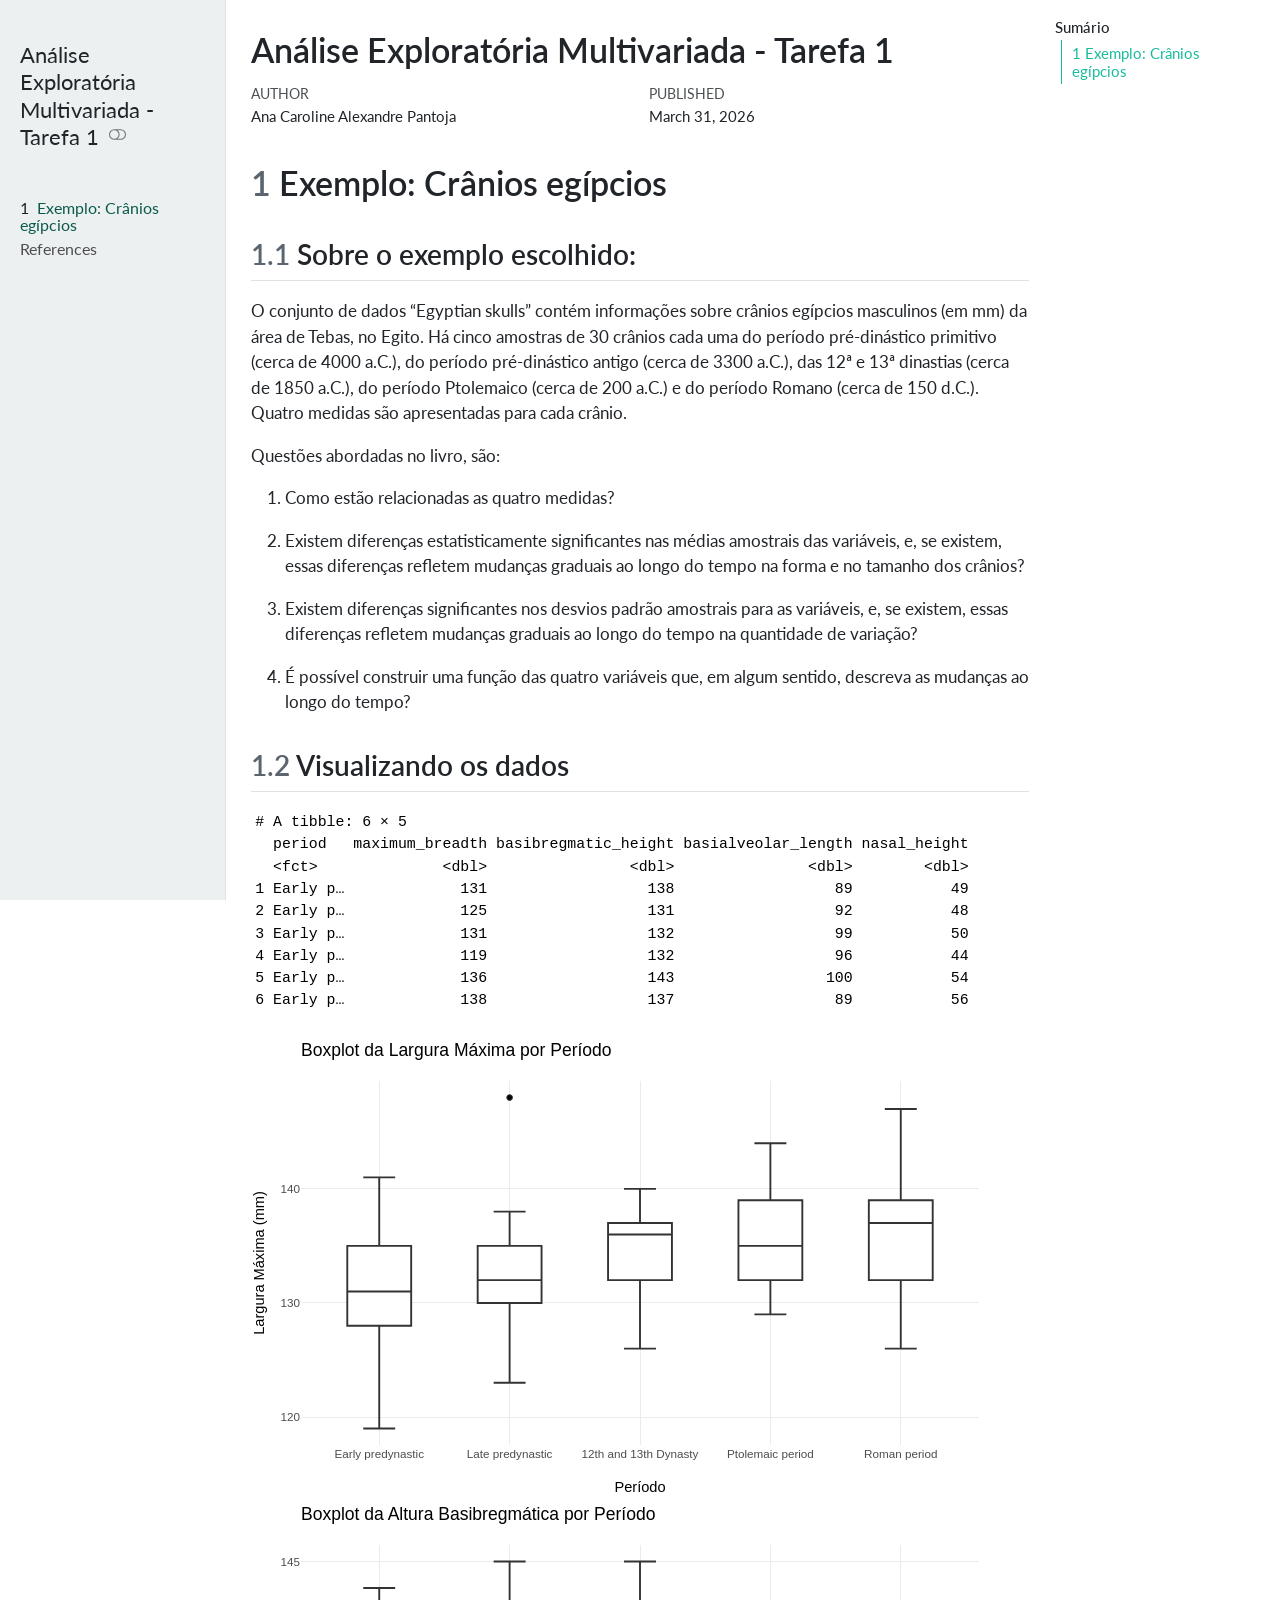
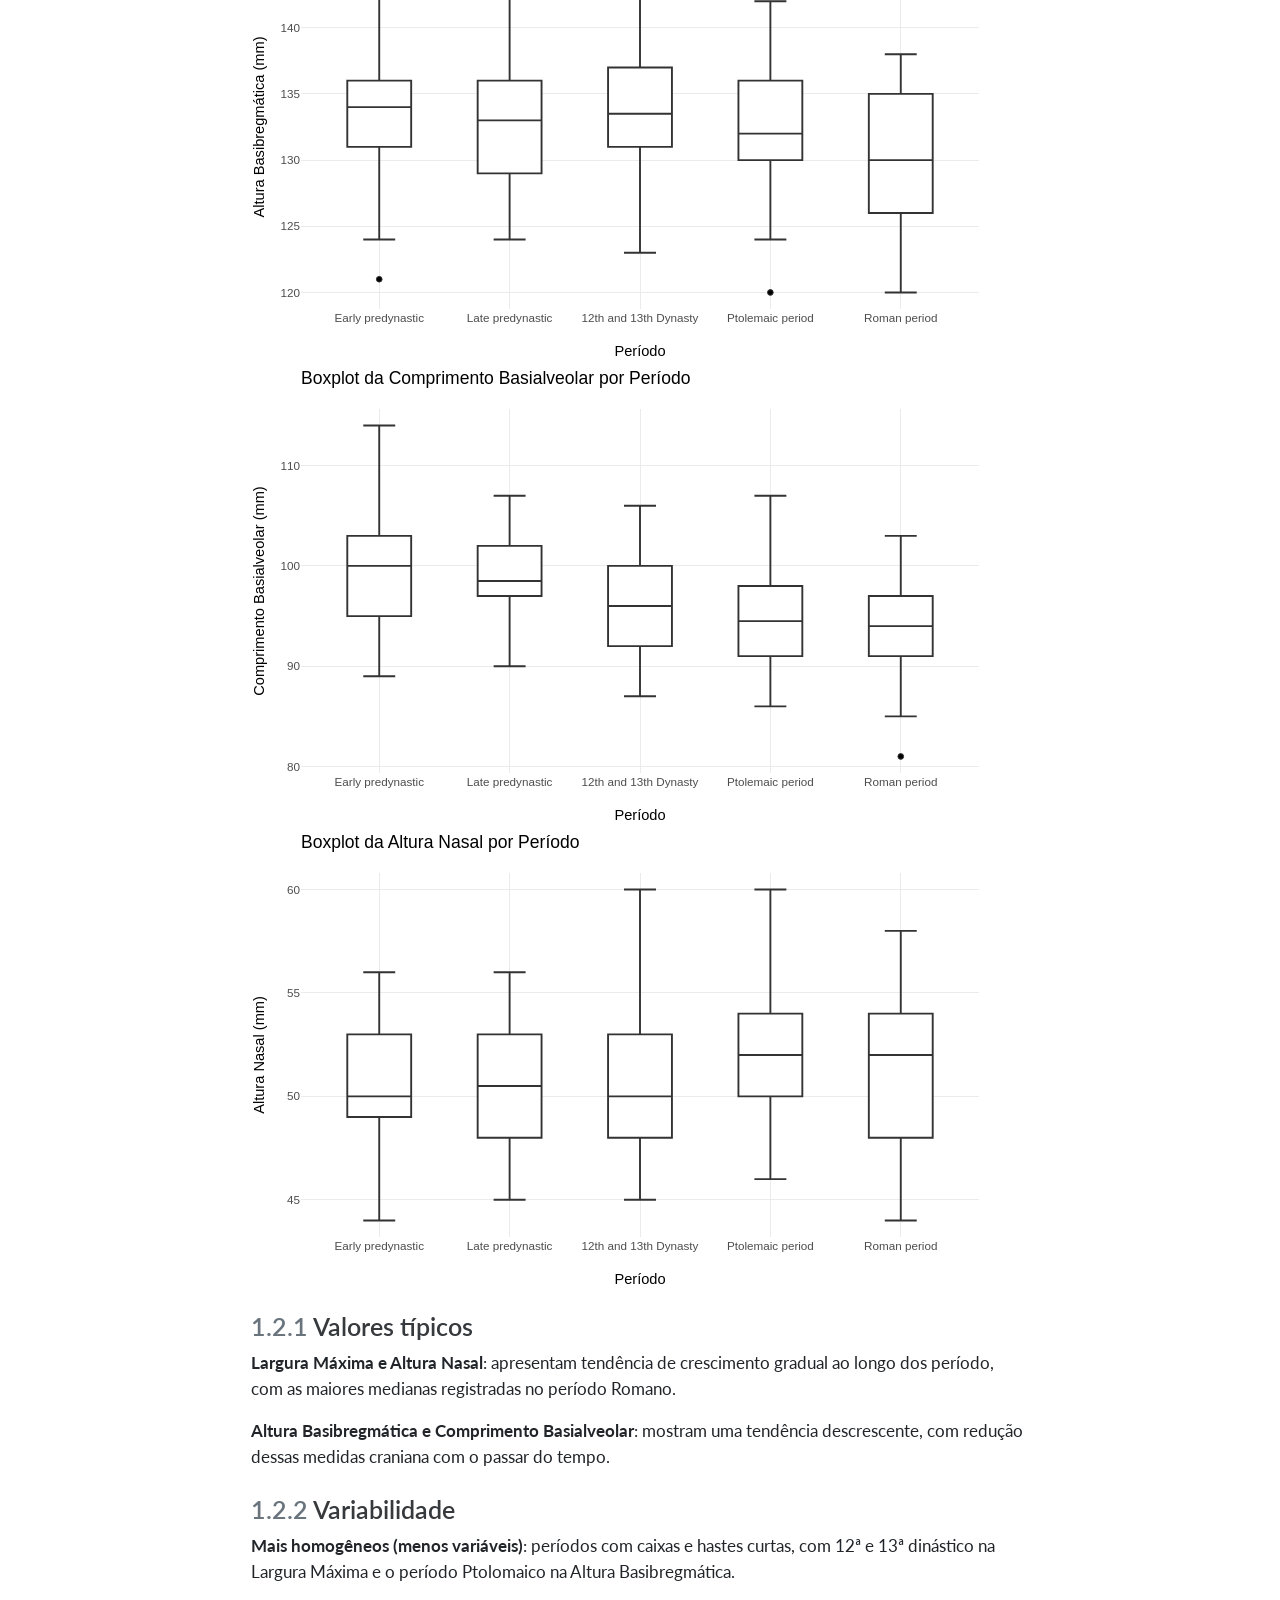
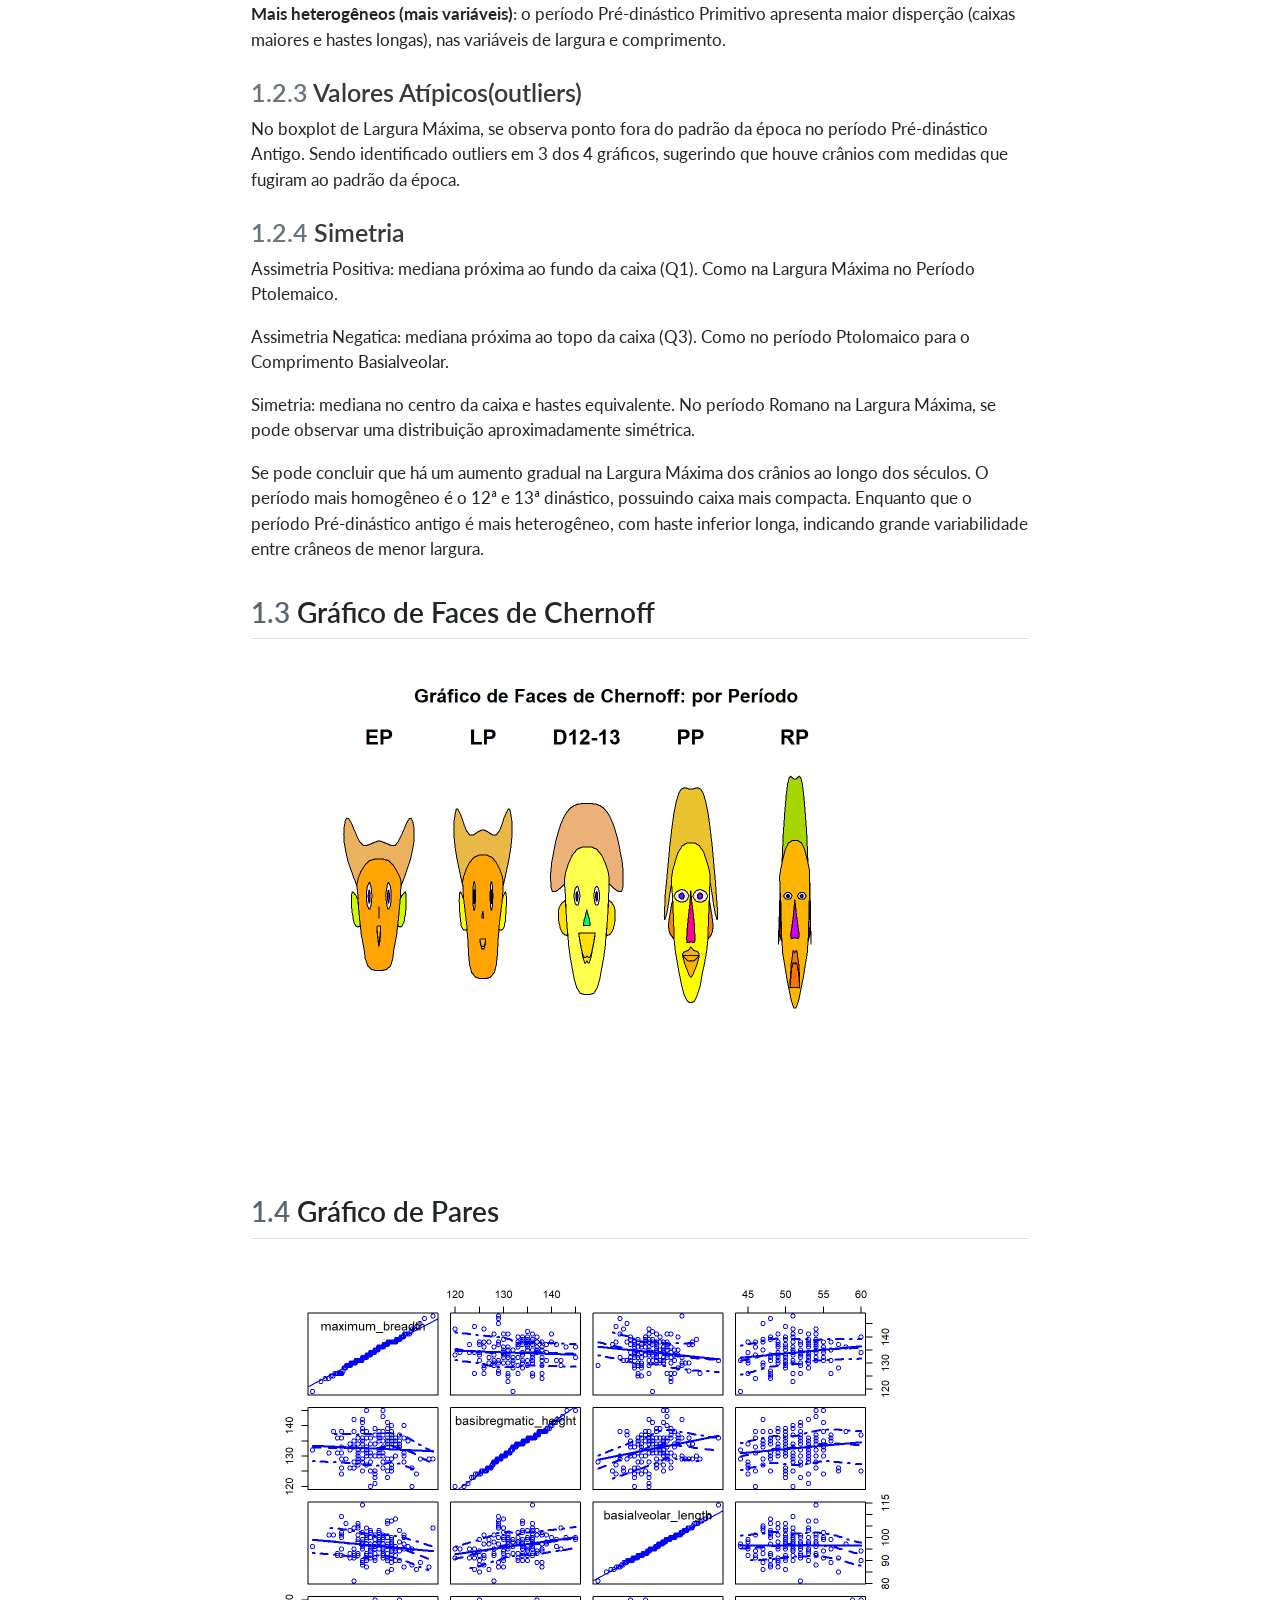
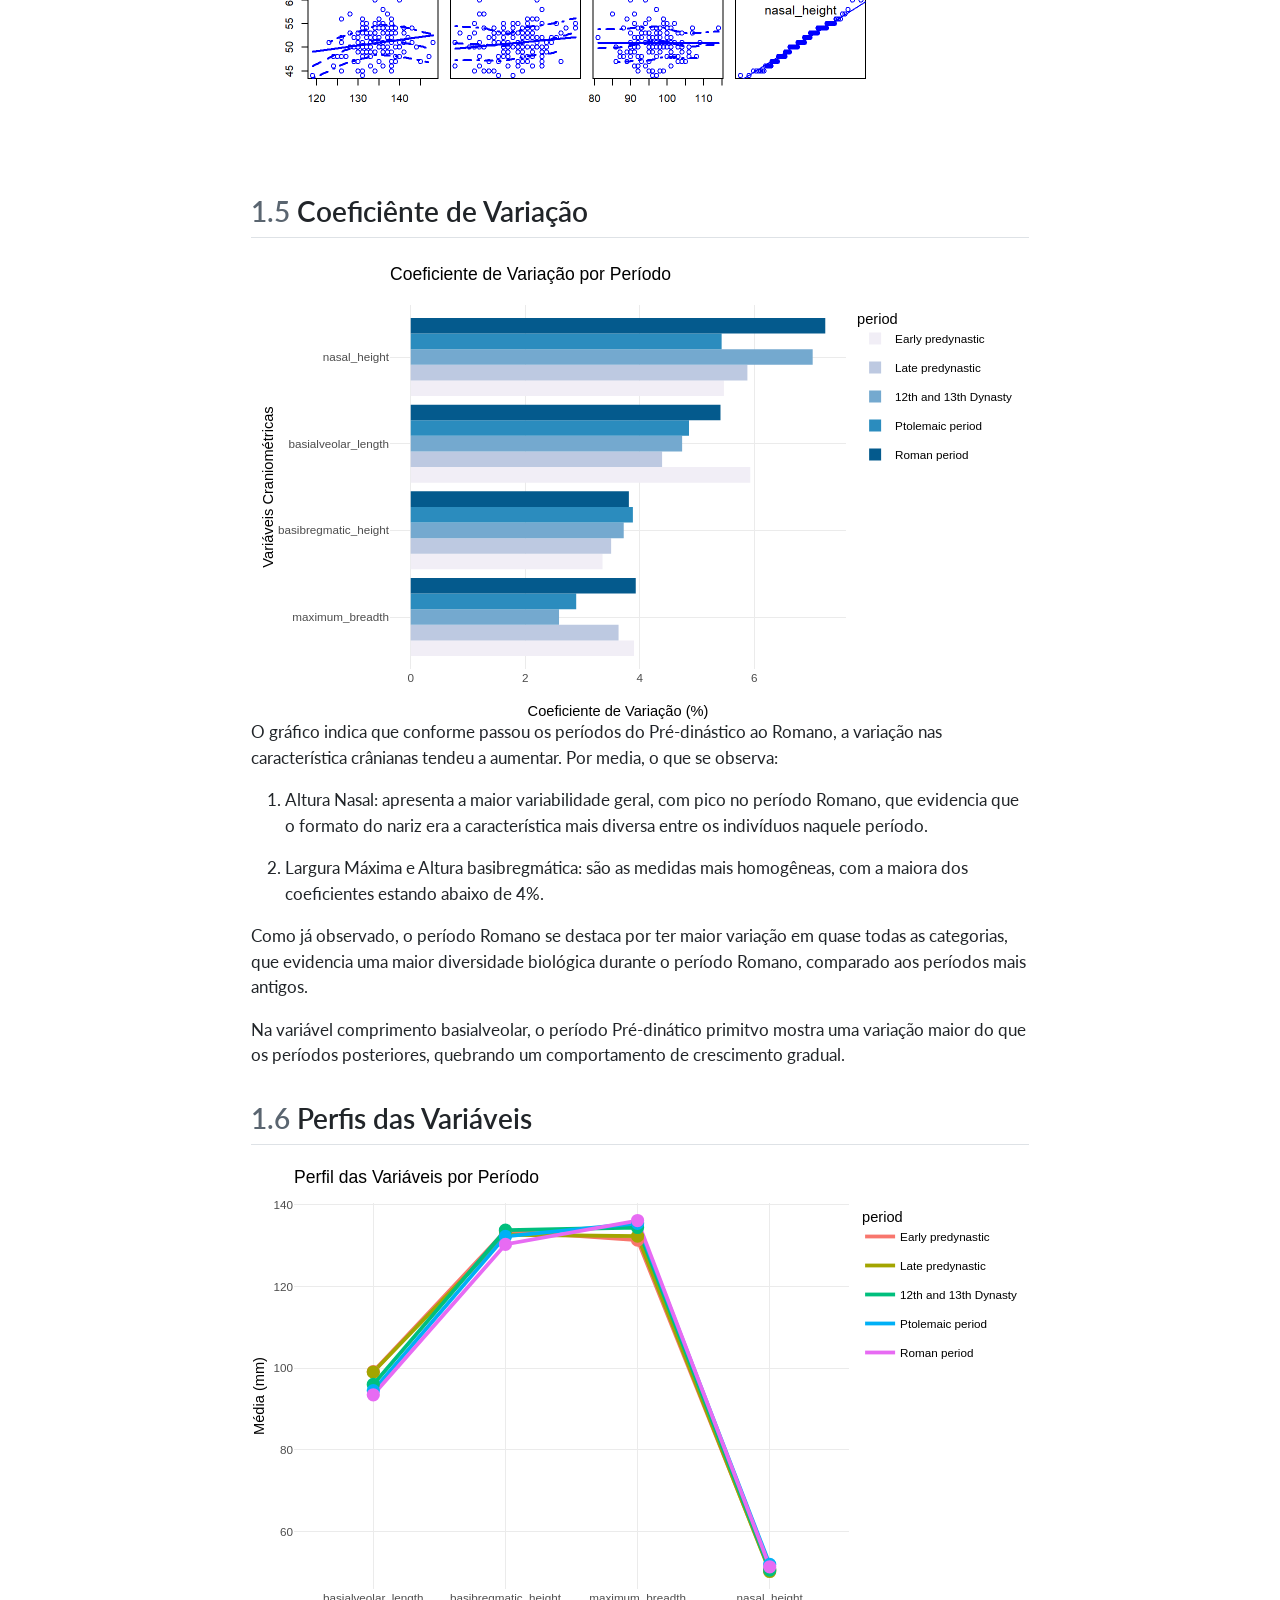
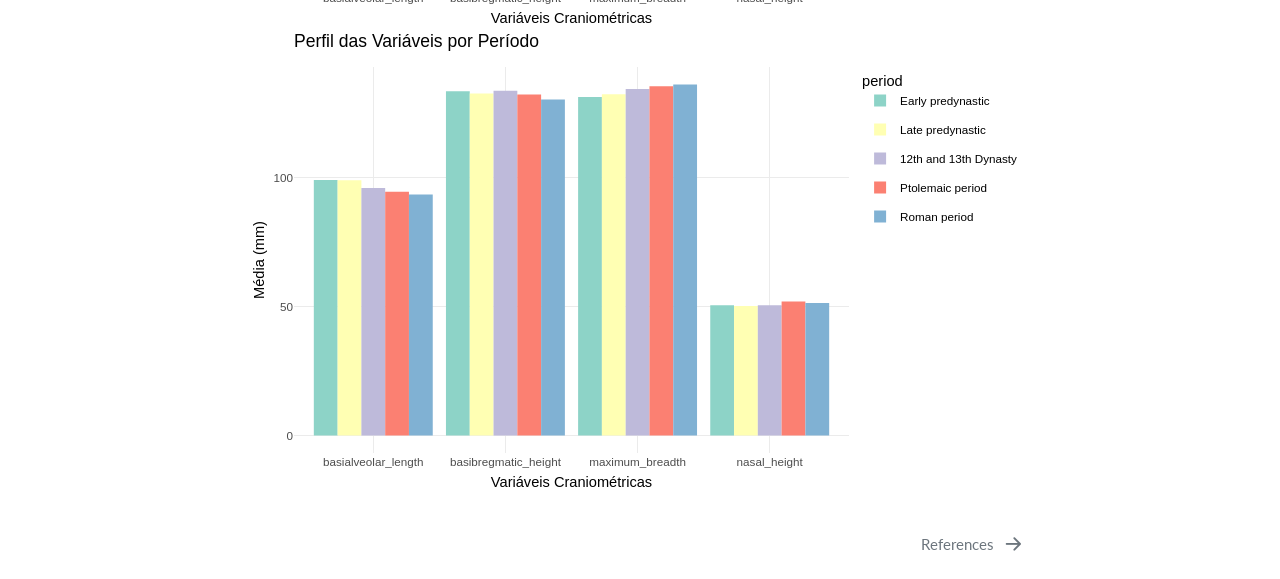
==== commit 8997b9a0: "31.03.26" ====
--- a/docs/index.html
+++ b/docs/index.html
@@ -7,7 +7,7 @@
 <meta name="viewport" content="width=device-width, initial-scale=1.0, user-scalable=yes">
 
 <meta name="author" content="Ana Caroline Alexandre Pantoja">
-<meta name="dcterms.date" content="2026-03-30">
+<meta name="dcterms.date" content="2026-03-31">
 
 <title>Análise Exploratória Multivariada - Tarefa 1</title>
 <style>
@@ -45,9 +45,9 @@
 <link href="site_libs/quarto-html/quarto-syntax-highlighting-7b89279ff1a6dce999919e0e67d4d9ec.css" rel="stylesheet" class="quarto-color-scheme-extra" id="quarto-text-highlighting-styles">
 <script src="site_libs/bootstrap/bootstrap.min.js"></script>
 <link href="site_libs/bootstrap/bootstrap-icons.css" rel="stylesheet">
-<link href="site_libs/bootstrap/bootstrap-2641b481724464e61c86985d8c912b6f.min.css" rel="stylesheet" append-hash="true" class="quarto-color-scheme" id="quarto-bootstrap" data-mode="light">
-<link href="site_libs/bootstrap/bootstrap-dark-4c6d65c679321d81af7ec8b61b1d5a24.min.css" rel="stylesheet" append-hash="true" class="quarto-color-scheme quarto-color-alternate" id="quarto-bootstrap" data-mode="dark">
-<link href="site_libs/bootstrap/bootstrap-2641b481724464e61c86985d8c912b6f.min.css" rel="stylesheet" append-hash="true" class="quarto-color-scheme-extra" id="quarto-bootstrap" data-mode="light">
+<link href="site_libs/bootstrap/bootstrap-eb767fe655e6f8c8224c258eed8bcfd8.min.css" rel="stylesheet" append-hash="true" class="quarto-color-scheme" id="quarto-bootstrap" data-mode="light">
+<link href="site_libs/bootstrap/bootstrap-dark-0d23d6da6e18eb1e53161bd2c3430360.min.css" rel="stylesheet" append-hash="true" class="quarto-color-scheme quarto-color-alternate" id="quarto-bootstrap" data-mode="dark">
+<link href="site_libs/bootstrap/bootstrap-eb767fe655e6f8c8224c258eed8bcfd8.min.css" rel="stylesheet" append-hash="true" class="quarto-color-scheme-extra" id="quarto-bootstrap" data-mode="light">
 <script id="quarto-search-options" type="application/json">{
   "location": "sidebar",
   "copy-button": false,
@@ -75,7 +75,7 @@
     "search-label": "Search"
   }
 }</script>
-<link href="site_libs/htmltools-fill-0.5.8.1/fill.css" rel="stylesheet">
+<link href="site_libs/htmltools-fill-0.5.9/fill.css" rel="stylesheet">
 
 <script src="site_libs/htmlwidgets-1.6.4/htmlwidgets.js"></script>
 
@@ -97,7 +97,7 @@
 
 </head>
 
-<body class="nav-sidebar floating quarto-light"><script id="quarto-html-before-body" type="application/javascript">
+<body class="nav-sidebar docked quarto-light"><script id="quarto-html-before-body" type="application/javascript">
     const toggleBodyColorMode = (bsSheetEl) => {
       const mode = bsSheetEl.getAttribute("data-mode");
       const bodyEl = window.document.querySelector("body");
@@ -278,9 +278,9 @@
   </nav>
 </header>
 <!-- content -->
-<div id="quarto-content" class="quarto-container page-columns page-rows-contents page-layout-article">
+<div id="quarto-content" class="quarto-container page-columns page-rows-contents page-layout-full">
 <!-- sidebar -->
-  <nav id="quarto-sidebar" class="sidebar collapse collapse-horizontal quarto-sidebar-collapse-item sidebar-navigation floating overflow-auto">
+  <nav id="quarto-sidebar" class="sidebar collapse collapse-horizontal quarto-sidebar-collapse-item sidebar-navigation docked overflow-auto">
     <div class="pt-lg-2 mt-2 text-left sidebar-header sidebar-header-stacked">
       <a href="./index.html" class="sidebar-logo-link">
       </a>
@@ -323,16 +323,23 @@
   <li><a href="#exemplo-crânios-egípcios" id="toc-exemplo-crânios-egípcios" class="nav-link active" data-scroll-target="#exemplo-crânios-egípcios"><span class="header-section-number">1</span> Exemplo: Crânios egípcios</a>
   <ul class="collapse">
   <li><a href="#sobre-o-exemplo-escolhido" id="toc-sobre-o-exemplo-escolhido" class="nav-link" data-scroll-target="#sobre-o-exemplo-escolhido"><span class="header-section-number">1.1</span> Sobre o exemplo escolhido:</a></li>
-  <li><a href="#gráfico-de-faces" id="toc-gráfico-de-faces" class="nav-link" data-scroll-target="#gráfico-de-faces"><span class="header-section-number">1.2</span> Gráfico de Faces</a></li>
-  <li><a href="#gráfico-de-pares" id="toc-gráfico-de-pares" class="nav-link" data-scroll-target="#gráfico-de-pares"><span class="header-section-number">1.3</span> Gráfico de Pares</a></li>
-  <li><a href="#coeficiênte-de-variação" id="toc-coeficiênte-de-variação" class="nav-link" data-scroll-target="#coeficiênte-de-variação"><span class="header-section-number">1.4</span> Coeficiênte de Variação</a></li>
-  <li><a href="#perfis-das-variáveis" id="toc-perfis-das-variáveis" class="nav-link" data-scroll-target="#perfis-das-variáveis"><span class="header-section-number">1.5</span> Perfis das Variáveis</a></li>
+  <li><a href="#visualizando-os-dados" id="toc-visualizando-os-dados" class="nav-link" data-scroll-target="#visualizando-os-dados"><span class="header-section-number">1.2</span> Visualizando os dados</a>
+  <ul class="collapse">
+  <li><a href="#valores-típicos" id="toc-valores-típicos" class="nav-link" data-scroll-target="#valores-típicos"><span class="header-section-number">1.2.1</span> Valores típicos</a></li>
+  <li><a href="#variabilidade" id="toc-variabilidade" class="nav-link" data-scroll-target="#variabilidade"><span class="header-section-number">1.2.2</span> Variabilidade</a></li>
+  <li><a href="#valores-atípicosoutliers" id="toc-valores-atípicosoutliers" class="nav-link" data-scroll-target="#valores-atípicosoutliers"><span class="header-section-number">1.2.3</span> Valores Atípicos(outliers)</a></li>
+  <li><a href="#simetria" id="toc-simetria" class="nav-link" data-scroll-target="#simetria"><span class="header-section-number">1.2.4</span> Simetria</a></li>
+  </ul></li>
+  <li><a href="#gráfico-de-faces-de-chernoff" id="toc-gráfico-de-faces-de-chernoff" class="nav-link" data-scroll-target="#gráfico-de-faces-de-chernoff"><span class="header-section-number">1.3</span> Gráfico de Faces de Chernoff</a></li>
+  <li><a href="#gráfico-de-pares" id="toc-gráfico-de-pares" class="nav-link" data-scroll-target="#gráfico-de-pares"><span class="header-section-number">1.4</span> Gráfico de Pares</a></li>
+  <li><a href="#coeficiênte-de-variação" id="toc-coeficiênte-de-variação" class="nav-link" data-scroll-target="#coeficiênte-de-variação"><span class="header-section-number">1.5</span> Coeficiênte de Variação</a></li>
+  <li><a href="#perfis-das-variáveis" id="toc-perfis-das-variáveis" class="nav-link" data-scroll-target="#perfis-das-variáveis"><span class="header-section-number">1.6</span> Perfis das Variáveis</a></li>
   </ul></li>
   </ul>
 </nav>
     </div>
 <!-- main -->
-<main class="content" id="quarto-document-content">
+<main class="content column-body" id="quarto-document-content">
 
 
 <header id="title-block-header" class="quarto-title-block default">
@@ -342,7 +349,7 @@
 
 
 
-<div class="quarto-title-meta">
+<div class="quarto-title-meta column-body">
 
     <div>
     <div class="quarto-title-meta-heading">Author</div>
@@ -354,7 +361,7 @@
     <div>
     <div class="quarto-title-meta-heading">Published</div>
     <div class="quarto-title-meta-contents">
-      <p class="date">March 30, 2026</p>
+      <p class="date">March 31, 2026</p>
     </div>
   </div>
   
@@ -378,93 +385,120 @@
 <li><p>Existem diferenças significantes nos desvios padrão amostrais para as variáveis, e, se existem, essas diferenças refletem mudanças graduais ao longo do tempo na quantidade de variação?</p></li>
 <li><p>É possível construir uma função das quatro variáveis que, em algum sentido, descreva as mudanças ao longo do tempo?</p></li>
 </ol>
+</section>
+<section id="visualizando-os-dados" class="level2" data-number="1.2">
+<h2 data-number="1.2" class="anchored" data-anchor-id="visualizando-os-dados"><span class="header-section-number">1.2</span> Visualizando os dados</h2>
+<div class="cell">
+<div class="cell-output cell-output-stdout">
+<pre><code># A tibble: 6 × 5
+  period   maximum_breadth basibregmatic_height basialveolar_length nasal_height
+  &lt;fct&gt;              &lt;dbl&gt;                &lt;dbl&gt;               &lt;dbl&gt;        &lt;dbl&gt;
+1 Early p…             131                  138                  89           49
+2 Early p…             125                  131                  92           48
+3 Early p…             131                  132                  99           50
+4 Early p…             119                  132                  96           44
+5 Early p…             136                  143                 100           54
+6 Early p…             138                  137                  89           56</code></pre>
+</div>
+</div>
 <div class="cell">
 <div class="cell-output-display">
-<div class="plotly html-widget html-fill-item" id="htmlwidget-beed7f1e7c4b832d27a7" style="width:100%;height:464px;"></div>
-<script type="application/json" data-for="htmlwidget-beed7f1e7c4b832d27a7">{"x":{"data":[{"x":[1,1,1,1,1,1,1,1,1,1,1,1,1,1,1,1,1,1,1,1,1,1,1,1,1,1,1,1,1,1,2,2,2,2,2,2,2,2,2,2,2,2,2,2,2,2,2,2,2,2,2,2,2,2,2,2,2,2,2,2,3,3,3,3,3,3,3,3,3,3,3,3,3,3,3,3,3,3,3,3,3,3,3,3,3,3,3,3,3,3,4,4,4,4,4,4,4,4,4,4,4,4,4,4,4,4,4,4,4,4,4,4,4,4,4,4,4,4,4,4,5,5,5,5,5,5,5,5,5,5,5,5,5,5,5,5,5,5,5,5,5,5,5,5,5,5,5,5,5,5],"y":[131,125,131,119,136,138,139,125,131,134,129,134,126,132,141,131,135,132,139,132,126,135,134,128,130,138,128,127,131,124,124,133,138,148,126,135,132,133,131,133,133,131,131,138,130,131,138,123,130,134,137,126,135,129,134,131,132,130,135,130,137,129,132,130,134,140,138,136,136,126,137,137,136,137,129,135,129,134,138,136,132,133,138,130,136,134,136,133,138,138,137,141,141,135,133,131,140,139,140,138,132,134,135,133,136,134,131,129,136,131,139,144,141,130,133,138,131,136,132,135,137,136,128,130,138,126,136,126,132,139,143,141,135,137,142,139,138,137,133,145,138,131,143,134,132,137,129,140,147,136],"hoverinfo":"y","type":"box","fillcolor":"rgba(255,255,255,1)","marker":{"opacity":null,"outliercolor":"rgba(0,0,0,1)","line":{"width":1.8897637795275593,"color":"rgba(0,0,0,1)"},"size":5.6692913385826778},"line":{"color":"rgba(51,51,51,1)","width":1.8897637795275593},"showlegend":false,"xaxis":"x","yaxis":"y","frame":null}],"layout":{"margin":{"t":40.840182648401829,"r":7.3059360730593621,"b":37.260273972602747,"l":43.105022831050235},"paper_bgcolor":"rgba(255,255,255,1)","font":{"color":"rgba(0,0,0,1)","family":"","size":14.611872146118724},"title":{"text":"Boxplot da Largura Máxima por Período","font":{"color":"rgba(0,0,0,1)","family":"","size":17.534246575342465},"x":0,"xref":"paper"},"xaxis":{"domain":[0,1],"automargin":true,"type":"linear","autorange":false,"range":[0.40000000000000002,5.5999999999999996],"tickmode":"array","ticktext":["Early predynastic","Late predynastic","12th and 13th Dynasty","Ptolemaic period","Roman period"],"tickvals":[1,2,3,4,5],"categoryorder":"array","categoryarray":["Early predynastic","Late predynastic","12th and 13th Dynasty","Ptolemaic period","Roman period"],"nticks":null,"ticks":"","tickcolor":null,"ticklen":3.6529680365296811,"tickwidth":0,"showticklabels":true,"tickfont":{"color":"rgba(77,77,77,1)","family":"","size":11.68949771689498},"tickangle":-0,"showline":false,"linecolor":null,"linewidth":0,"showgrid":true,"gridcolor":"rgba(235,235,235,1)","gridwidth":0,"zeroline":false,"anchor":"y","title":{"text":"Período","font":{"color":"rgba(0,0,0,1)","family":"","size":14.611872146118724}},"hoverformat":".2f"},"yaxis":{"domain":[0,1],"automargin":true,"type":"linear","autorange":false,"range":[117.55,149.44999999999999],"tickmode":"array","ticktext":["120","130","140"],"tickvals":[120,130,140],"categoryorder":"array","categoryarray":["120","130","140"],"nticks":null,"ticks":"","tickcolor":null,"ticklen":3.6529680365296811,"tickwidth":0,"showticklabels":true,"tickfont":{"color":"rgba(77,77,77,1)","family":"","size":11.68949771689498},"tickangle":-0,"showline":false,"linecolor":null,"linewidth":0,"showgrid":true,"gridcolor":"rgba(235,235,235,1)","gridwidth":0,"zeroline":false,"anchor":"x","title":{"text":"Largura Máxima (mm)","font":{"color":"rgba(0,0,0,1)","family":"","size":14.611872146118724}},"hoverformat":".2f"},"shapes":[{"type":"rect","fillcolor":null,"line":{"color":null,"width":0,"linetype":[]},"yref":"paper","xref":"paper","layer":"below","x0":0,"x1":1,"y0":0,"y1":1}],"showlegend":false,"legend":{"bgcolor":null,"bordercolor":null,"borderwidth":0,"font":{"color":"rgba(0,0,0,1)","family":"","size":11.68949771689498}},"hovermode":"closest","barmode":"relative"},"config":{"doubleClick":"reset","modeBarButtonsToAdd":["hoverclosest","hovercompare"],"showSendToCloud":false},"source":"A","attrs":{"c2410d12fa1":{"x":{},"y":{},"type":"box"}},"cur_data":"c2410d12fa1","visdat":{"c2410d12fa1":["function (y) ","x"]},"highlight":{"on":"plotly_click","persistent":false,"dynamic":false,"selectize":false,"opacityDim":0.20000000000000001,"selected":{"opacity":1},"debounce":0},"shinyEvents":["plotly_hover","plotly_click","plotly_selected","plotly_relayout","plotly_brushed","plotly_brushing","plotly_clickannotation","plotly_doubleclick","plotly_deselect","plotly_afterplot","plotly_sunburstclick"],"base_url":"https://plot.ly"},"evals":[],"jsHooks":[]}</script>
-</div>
+<div class="plotly html-widget html-fill-item" id="htmlwidget-eefd7d19161b3e17a6a6" style="width:100%;height:464px;"></div>
+<script type="application/json" data-for="htmlwidget-eefd7d19161b3e17a6a6">{"x":{"data":[{"x":[1,1,1,1,1,1,1,1,1,1,1,1,1,1,1,1,1,1,1,1,1,1,1,1,1,1,1,1,1,1,2,2,2,2,2,2,2,2,2,2,2,2,2,2,2,2,2,2,2,2,2,2,2,2,2,2,2,2,2,2,3,3,3,3,3,3,3,3,3,3,3,3,3,3,3,3,3,3,3,3,3,3,3,3,3,3,3,3,3,3,4,4,4,4,4,4,4,4,4,4,4,4,4,4,4,4,4,4,4,4,4,4,4,4,4,4,4,4,4,4,5,5,5,5,5,5,5,5,5,5,5,5,5,5,5,5,5,5,5,5,5,5,5,5,5,5,5,5,5,5],"y":[131,125,131,119,136,138,139,125,131,134,129,134,126,132,141,131,135,132,139,132,126,135,134,128,130,138,128,127,131,124,124,133,138,148,126,135,132,133,131,133,133,131,131,138,130,131,138,123,130,134,137,126,135,129,134,131,132,130,135,130,137,129,132,130,134,140,138,136,136,126,137,137,136,137,129,135,129,134,138,136,132,133,138,130,136,134,136,133,138,138,137,141,141,135,133,131,140,139,140,138,132,134,135,133,136,134,131,129,136,131,139,144,141,130,133,138,131,136,132,135,137,136,128,130,138,126,136,126,132,139,143,141,135,137,142,139,138,137,133,145,138,131,143,134,132,137,129,140,147,136],"hoverinfo":"y","type":"box","fillcolor":"rgba(255,255,255,1)","marker":{"opacity":null,"outliercolor":"rgba(0,0,0,1)","line":{"width":1.8897637795275593,"color":"rgba(0,0,0,1)"},"size":5.6692913385826778},"line":{"color":"rgba(51,51,51,1)","width":1.8897637795275593},"showlegend":false,"xaxis":"x","yaxis":"y","frame":null}],"layout":{"margin":{"t":50,"r":50,"b":50,"l":50},"paper_bgcolor":"rgba(255,255,255,1)","font":{"color":"rgba(0,0,0,1)","family":"","size":14.611872146118724},"title":{"text":"Boxplot da Largura Máxima por Período","font":{"color":"rgba(0,0,0,1)","family":"","size":17.534246575342465},"x":0,"xref":"paper"},"xaxis":{"domain":[0,1],"automargin":true,"type":"linear","autorange":false,"range":[0.40000000000000002,5.5999999999999996],"tickmode":"array","ticktext":["Early predynastic","Late predynastic","12th and 13th Dynasty","Ptolemaic period","Roman period"],"tickvals":[1,2,3,4,5],"categoryorder":"array","categoryarray":["Early predynastic","Late predynastic","12th and 13th Dynasty","Ptolemaic period","Roman period"],"nticks":null,"ticks":"","tickcolor":null,"ticklen":3.6529680365296811,"tickwidth":0,"showticklabels":true,"tickfont":{"color":"rgba(77,77,77,1)","family":"","size":11.68949771689498},"tickangle":-0,"showline":false,"linecolor":null,"linewidth":0,"showgrid":true,"gridcolor":"rgba(235,235,235,1)","gridwidth":0,"zeroline":false,"anchor":"y","title":{"text":"Período","font":{"color":"rgba(0,0,0,1)","family":"","size":14.611872146118724}},"hoverformat":".2f"},"yaxis":{"domain":[0,1],"automargin":true,"type":"linear","autorange":false,"range":[117.55,149.44999999999999],"tickmode":"array","ticktext":["120","130","140"],"tickvals":[120,130,140],"categoryorder":"array","categoryarray":["120","130","140"],"nticks":null,"ticks":"","tickcolor":null,"ticklen":3.6529680365296811,"tickwidth":0,"showticklabels":true,"tickfont":{"color":"rgba(77,77,77,1)","family":"","size":11.68949771689498},"tickangle":-0,"showline":false,"linecolor":null,"linewidth":0,"showgrid":true,"gridcolor":"rgba(235,235,235,1)","gridwidth":0,"zeroline":false,"anchor":"x","title":{"text":"Largura Máxima (mm)","font":{"color":"rgba(0,0,0,1)","family":"","size":14.611872146118724}},"hoverformat":".2f"},"shapes":[{"type":"rect","fillcolor":null,"line":{"color":null,"width":0,"linetype":[]},"yref":"paper","xref":"paper","layer":"below","x0":0,"x1":1,"y0":0,"y1":1}],"showlegend":false,"legend":{"bgcolor":null,"bordercolor":null,"borderwidth":0,"font":{"color":"rgba(0,0,0,1)","family":"","size":11.68949771689498}},"hovermode":"closest","barmode":"relative"},"config":{"doubleClick":"reset","modeBarButtonsToAdd":["hoverclosest","hovercompare"],"showSendToCloud":false},"source":"A","attrs":{"16e07b4a780d":{"x":{},"y":{},"type":"box"}},"cur_data":"16e07b4a780d","visdat":{"16e07b4a780d":["function (y) ","x"]},"highlight":{"on":"plotly_click","persistent":false,"dynamic":false,"selectize":false,"opacityDim":0.20000000000000001,"selected":{"opacity":1},"debounce":0},"shinyEvents":["plotly_hover","plotly_click","plotly_selected","plotly_relayout","plotly_brushed","plotly_brushing","plotly_clickannotation","plotly_doubleclick","plotly_deselect","plotly_afterplot","plotly_sunburstclick"],"base_url":"https://plot.ly"},"evals":[],"jsHooks":[]}</script>
+</div>
+</div>
+<div class="cell">
 <div class="cell-output-display">
-<div class="plotly html-widget html-fill-item" id="htmlwidget-8009f63b4380d57a0437" style="width:100%;height:464px;"></div>
-<script type="application/json" data-for="htmlwidget-8009f63b4380d57a0437">{"x":{"data":[{"x":[1,1,1,1,1,1,1,1,1,1,1,1,1,1,1,1,1,1,1,1,1,1,1,1,1,1,1,1,1,1,2,2,2,2,2,2,2,2,2,2,2,2,2,2,2,2,2,2,2,2,2,2,2,2,2,2,2,2,2,2,3,3,3,3,3,3,3,3,3,3,3,3,3,3,3,3,3,3,3,3,3,3,3,3,3,3,3,3,3,3,4,4,4,4,4,4,4,4,4,4,4,4,4,4,4,4,4,4,4,4,4,4,4,4,4,4,4,4,4,4,5,5,5,5,5,5,5,5,5,5,5,5,5,5,5,5,5,5,5,5,5,5,5,5,5,5,5,5,5,5],"y":[138,131,132,132,143,137,130,136,134,134,138,121,129,136,140,134,137,133,136,131,133,135,124,134,130,135,132,129,136,138,138,134,134,129,124,136,145,130,134,125,136,139,136,134,136,128,129,131,129,130,136,131,136,126,139,134,130,132,132,128,141,133,138,134,134,133,138,145,131,136,129,139,126,133,142,138,135,125,134,135,130,131,137,127,133,123,137,131,133,133,134,128,130,131,120,135,137,130,134,140,133,134,135,136,130,137,141,135,128,125,130,124,131,131,128,126,142,138,136,130,123,131,126,134,127,138,138,126,132,135,120,136,135,134,135,134,125,135,125,129,136,129,126,124,127,125,128,135,129,133],"hoverinfo":"y","type":"box","fillcolor":"rgba(255,255,255,1)","marker":{"opacity":null,"outliercolor":"rgba(0,0,0,1)","line":{"width":1.8897637795275593,"color":"rgba(0,0,0,1)"},"size":5.6692913385826778},"line":{"color":"rgba(51,51,51,1)","width":1.8897637795275593},"showlegend":false,"xaxis":"x","yaxis":"y","frame":null}],"layout":{"margin":{"t":40.840182648401829,"r":7.3059360730593621,"b":37.260273972602747,"l":43.105022831050235},"paper_bgcolor":"rgba(255,255,255,1)","font":{"color":"rgba(0,0,0,1)","family":"","size":14.611872146118724},"title":{"text":"Boxplot da Altura Basibregmática por Período","font":{"color":"rgba(0,0,0,1)","family":"","size":17.534246575342465},"x":0,"xref":"paper"},"xaxis":{"domain":[0,1],"automargin":true,"type":"linear","autorange":false,"range":[0.40000000000000002,5.5999999999999996],"tickmode":"array","ticktext":["Early predynastic","Late predynastic","12th and 13th Dynasty","Ptolemaic period","Roman period"],"tickvals":[1,2,3,4,5],"categoryorder":"array","categoryarray":["Early predynastic","Late predynastic","12th and 13th Dynasty","Ptolemaic period","Roman period"],"nticks":null,"ticks":"","tickcolor":null,"ticklen":3.6529680365296811,"tickwidth":0,"showticklabels":true,"tickfont":{"color":"rgba(77,77,77,1)","family":"","size":11.68949771689498},"tickangle":-0,"showline":false,"linecolor":null,"linewidth":0,"showgrid":true,"gridcolor":"rgba(235,235,235,1)","gridwidth":0,"zeroline":false,"anchor":"y","title":{"text":"Período","font":{"color":"rgba(0,0,0,1)","family":"","size":14.611872146118724}},"hoverformat":".2f"},"yaxis":{"domain":[0,1],"automargin":true,"type":"linear","autorange":false,"range":[118.75,146.25],"tickmode":"array","ticktext":["120","125","130","135","140","145"],"tickvals":[120,125,130,135,140,145],"categoryorder":"array","categoryarray":["120","125","130","135","140","145"],"nticks":null,"ticks":"","tickcolor":null,"ticklen":3.6529680365296811,"tickwidth":0,"showticklabels":true,"tickfont":{"color":"rgba(77,77,77,1)","family":"","size":11.68949771689498},"tickangle":-0,"showline":false,"linecolor":null,"linewidth":0,"showgrid":true,"gridcolor":"rgba(235,235,235,1)","gridwidth":0,"zeroline":false,"anchor":"x","title":{"text":"Altura Basibregmática (mm)","font":{"color":"rgba(0,0,0,1)","family":"","size":14.611872146118724}},"hoverformat":".2f"},"shapes":[{"type":"rect","fillcolor":null,"line":{"color":null,"width":0,"linetype":[]},"yref":"paper","xref":"paper","layer":"below","x0":0,"x1":1,"y0":0,"y1":1}],"showlegend":false,"legend":{"bgcolor":null,"bordercolor":null,"borderwidth":0,"font":{"color":"rgba(0,0,0,1)","family":"","size":11.68949771689498}},"hovermode":"closest","barmode":"relative"},"config":{"doubleClick":"reset","modeBarButtonsToAdd":["hoverclosest","hovercompare"],"showSendToCloud":false},"source":"A","attrs":{"c24690a20e9":{"x":{},"y":{},"type":"box"}},"cur_data":"c24690a20e9","visdat":{"c24690a20e9":["function (y) ","x"]},"highlight":{"on":"plotly_click","persistent":false,"dynamic":false,"selectize":false,"opacityDim":0.20000000000000001,"selected":{"opacity":1},"debounce":0},"shinyEvents":["plotly_hover","plotly_click","plotly_selected","plotly_relayout","plotly_brushed","plotly_brushing","plotly_clickannotation","plotly_doubleclick","plotly_deselect","plotly_afterplot","plotly_sunburstclick"],"base_url":"https://plot.ly"},"evals":[],"jsHooks":[]}</script>
-</div>
+<div class="plotly html-widget html-fill-item" id="htmlwidget-b5918730a4984e047bd4" style="width:100%;height:464px;"></div>
+<script type="application/json" data-for="htmlwidget-b5918730a4984e047bd4">{"x":{"data":[{"x":[1,1,1,1,1,1,1,1,1,1,1,1,1,1,1,1,1,1,1,1,1,1,1,1,1,1,1,1,1,1,2,2,2,2,2,2,2,2,2,2,2,2,2,2,2,2,2,2,2,2,2,2,2,2,2,2,2,2,2,2,3,3,3,3,3,3,3,3,3,3,3,3,3,3,3,3,3,3,3,3,3,3,3,3,3,3,3,3,3,3,4,4,4,4,4,4,4,4,4,4,4,4,4,4,4,4,4,4,4,4,4,4,4,4,4,4,4,4,4,4,5,5,5,5,5,5,5,5,5,5,5,5,5,5,5,5,5,5,5,5,5,5,5,5,5,5,5,5,5,5],"y":[138,131,132,132,143,137,130,136,134,134,138,121,129,136,140,134,137,133,136,131,133,135,124,134,130,135,132,129,136,138,138,134,134,129,124,136,145,130,134,125,136,139,136,134,136,128,129,131,129,130,136,131,136,126,139,134,130,132,132,128,141,133,138,134,134,133,138,145,131,136,129,139,126,133,142,138,135,125,134,135,130,131,137,127,133,123,137,131,133,133,134,128,130,131,120,135,137,130,134,140,133,134,135,136,130,137,141,135,128,125,130,124,131,131,128,126,142,138,136,130,123,131,126,134,127,138,138,126,132,135,120,136,135,134,135,134,125,135,125,129,136,129,126,124,127,125,128,135,129,133],"hoverinfo":"y","type":"box","fillcolor":"rgba(255,255,255,1)","marker":{"opacity":null,"outliercolor":"rgba(0,0,0,1)","line":{"width":1.8897637795275593,"color":"rgba(0,0,0,1)"},"size":5.6692913385826778},"line":{"color":"rgba(51,51,51,1)","width":1.8897637795275593},"showlegend":false,"xaxis":"x","yaxis":"y","frame":null}],"layout":{"margin":{"t":50,"r":50,"b":50,"l":50},"paper_bgcolor":"rgba(255,255,255,1)","font":{"color":"rgba(0,0,0,1)","family":"","size":14.611872146118724},"title":{"text":"Boxplot da Altura Basibregmática por Período","font":{"color":"rgba(0,0,0,1)","family":"","size":17.534246575342465},"x":0,"xref":"paper"},"xaxis":{"domain":[0,1],"automargin":true,"type":"linear","autorange":false,"range":[0.40000000000000002,5.5999999999999996],"tickmode":"array","ticktext":["Early predynastic","Late predynastic","12th and 13th Dynasty","Ptolemaic period","Roman period"],"tickvals":[1,2,3,4,5],"categoryorder":"array","categoryarray":["Early predynastic","Late predynastic","12th and 13th Dynasty","Ptolemaic period","Roman period"],"nticks":null,"ticks":"","tickcolor":null,"ticklen":3.6529680365296811,"tickwidth":0,"showticklabels":true,"tickfont":{"color":"rgba(77,77,77,1)","family":"","size":11.68949771689498},"tickangle":-0,"showline":false,"linecolor":null,"linewidth":0,"showgrid":true,"gridcolor":"rgba(235,235,235,1)","gridwidth":0,"zeroline":false,"anchor":"y","title":{"text":"Período","font":{"color":"rgba(0,0,0,1)","family":"","size":14.611872146118724}},"hoverformat":".2f"},"yaxis":{"domain":[0,1],"automargin":true,"type":"linear","autorange":false,"range":[118.75,146.25],"tickmode":"array","ticktext":["120","125","130","135","140","145"],"tickvals":[120,125,130,135,140,145],"categoryorder":"array","categoryarray":["120","125","130","135","140","145"],"nticks":null,"ticks":"","tickcolor":null,"ticklen":3.6529680365296811,"tickwidth":0,"showticklabels":true,"tickfont":{"color":"rgba(77,77,77,1)","family":"","size":11.68949771689498},"tickangle":-0,"showline":false,"linecolor":null,"linewidth":0,"showgrid":true,"gridcolor":"rgba(235,235,235,1)","gridwidth":0,"zeroline":false,"anchor":"x","title":{"text":"Altura Basibregmática (mm)","font":{"color":"rgba(0,0,0,1)","family":"","size":14.611872146118724}},"hoverformat":".2f"},"shapes":[{"type":"rect","fillcolor":null,"line":{"color":null,"width":0,"linetype":[]},"yref":"paper","xref":"paper","layer":"below","x0":0,"x1":1,"y0":0,"y1":1}],"showlegend":false,"legend":{"bgcolor":null,"bordercolor":null,"borderwidth":0,"font":{"color":"rgba(0,0,0,1)","family":"","size":11.68949771689498}},"hovermode":"closest","barmode":"relative"},"config":{"doubleClick":"reset","modeBarButtonsToAdd":["hoverclosest","hovercompare"],"showSendToCloud":false},"source":"A","attrs":{"16e068db6bdc":{"x":{},"y":{},"type":"box"}},"cur_data":"16e068db6bdc","visdat":{"16e068db6bdc":["function (y) ","x"]},"highlight":{"on":"plotly_click","persistent":false,"dynamic":false,"selectize":false,"opacityDim":0.20000000000000001,"selected":{"opacity":1},"debounce":0},"shinyEvents":["plotly_hover","plotly_click","plotly_selected","plotly_relayout","plotly_brushed","plotly_brushing","plotly_clickannotation","plotly_doubleclick","plotly_deselect","plotly_afterplot","plotly_sunburstclick"],"base_url":"https://plot.ly"},"evals":[],"jsHooks":[]}</script>
+</div>
+</div>
+<div class="cell">
 <div class="cell-output-display">
-<div class="plotly html-widget html-fill-item" id="htmlwidget-a1c01693ff5bf8236629" style="width:100%;height:464px;"></div>
-<script type="application/json" data-for="htmlwidget-a1c01693ff5bf8236629">{"x":{"data":[{"x":[1,1,1,1,1,1,1,1,1,1,1,1,1,1,1,1,1,1,1,1,1,1,1,1,1,1,1,1,1,1,2,2,2,2,2,2,2,2,2,2,2,2,2,2,2,2,2,2,2,2,2,2,2,2,2,2,2,2,2,2,3,3,3,3,3,3,3,3,3,3,3,3,3,3,3,3,3,3,3,3,3,3,3,3,3,3,3,3,3,3,4,4,4,4,4,4,4,4,4,4,4,4,4,4,4,4,4,4,4,4,4,4,4,4,4,4,4,4,4,4,5,5,5,5,5,5,5,5,5,5,5,5,5,5,5,5,5,5,5,5,5,5,5,5,5,5,5,5,5,5],"y":[89,92,99,96,100,89,108,93,102,99,95,95,109,100,100,97,103,93,96,101,102,103,93,103,104,100,93,106,114,101,101,97,98,104,95,98,100,102,96,94,103,98,99,98,104,98,107,101,105,93,106,100,97,91,101,90,104,93,98,101,96,93,87,106,96,98,95,99,92,95,100,97,101,90,104,102,92,90,96,94,91,100,94,99,91,95,101,96,100,91,107,95,87,99,91,90,94,90,90,100,90,97,99,95,99,93,99,95,93,88,94,86,97,98,92,97,95,94,92,100,91,95,91,92,86,101,97,92,99,92,95,101,95,93,96,95,99,96,92,89,92,97,88,91,97,85,81,103,87,97],"hoverinfo":"y","type":"box","fillcolor":"rgba(255,255,255,1)","marker":{"opacity":null,"outliercolor":"rgba(0,0,0,1)","line":{"width":1.8897637795275593,"color":"rgba(0,0,0,1)"},"size":5.6692913385826778},"line":{"color":"rgba(51,51,51,1)","width":1.8897637795275593},"showlegend":false,"xaxis":"x","yaxis":"y","frame":null}],"layout":{"margin":{"t":40.840182648401829,"r":7.3059360730593621,"b":37.260273972602747,"l":43.105022831050235},"paper_bgcolor":"rgba(255,255,255,1)","font":{"color":"rgba(0,0,0,1)","family":"","size":14.611872146118724},"title":{"text":"Boxplot da Comprimento Basialveolar por Período","font":{"color":"rgba(0,0,0,1)","family":"","size":17.534246575342465},"x":0,"xref":"paper"},"xaxis":{"domain":[0,1],"automargin":true,"type":"linear","autorange":false,"range":[0.40000000000000002,5.5999999999999996],"tickmode":"array","ticktext":["Early predynastic","Late predynastic","12th and 13th Dynasty","Ptolemaic period","Roman period"],"tickvals":[1,2,3,4,5],"categoryorder":"array","categoryarray":["Early predynastic","Late predynastic","12th and 13th Dynasty","Ptolemaic period","Roman period"],"nticks":null,"ticks":"","tickcolor":null,"ticklen":3.6529680365296811,"tickwidth":0,"showticklabels":true,"tickfont":{"color":"rgba(77,77,77,1)","family":"","size":11.68949771689498},"tickangle":-0,"showline":false,"linecolor":null,"linewidth":0,"showgrid":true,"gridcolor":"rgba(235,235,235,1)","gridwidth":0,"zeroline":false,"anchor":"y","title":{"text":"Período","font":{"color":"rgba(0,0,0,1)","family":"","size":14.611872146118724}},"hoverformat":".2f"},"yaxis":{"domain":[0,1],"automargin":true,"type":"linear","autorange":false,"range":[79.349999999999994,115.65000000000001],"tickmode":"array","ticktext":["80","90","100","110"],"tickvals":[80,90,100,110],"categoryorder":"array","categoryarray":["80","90","100","110"],"nticks":null,"ticks":"","tickcolor":null,"ticklen":3.6529680365296811,"tickwidth":0,"showticklabels":true,"tickfont":{"color":"rgba(77,77,77,1)","family":"","size":11.68949771689498},"tickangle":-0,"showline":false,"linecolor":null,"linewidth":0,"showgrid":true,"gridcolor":"rgba(235,235,235,1)","gridwidth":0,"zeroline":false,"anchor":"x","title":{"text":"Comprimento Basialveolar (mm)","font":{"color":"rgba(0,0,0,1)","family":"","size":14.611872146118724}},"hoverformat":".2f"},"shapes":[{"type":"rect","fillcolor":null,"line":{"color":null,"width":0,"linetype":[]},"yref":"paper","xref":"paper","layer":"below","x0":0,"x1":1,"y0":0,"y1":1}],"showlegend":false,"legend":{"bgcolor":null,"bordercolor":null,"borderwidth":0,"font":{"color":"rgba(0,0,0,1)","family":"","size":11.68949771689498}},"hovermode":"closest","barmode":"relative"},"config":{"doubleClick":"reset","modeBarButtonsToAdd":["hoverclosest","hovercompare"],"showSendToCloud":false},"source":"A","attrs":{"c242a6946e1":{"x":{},"y":{},"type":"box"}},"cur_data":"c242a6946e1","visdat":{"c242a6946e1":["function (y) ","x"]},"highlight":{"on":"plotly_click","persistent":false,"dynamic":false,"selectize":false,"opacityDim":0.20000000000000001,"selected":{"opacity":1},"debounce":0},"shinyEvents":["plotly_hover","plotly_click","plotly_selected","plotly_relayout","plotly_brushed","plotly_brushing","plotly_clickannotation","plotly_doubleclick","plotly_deselect","plotly_afterplot","plotly_sunburstclick"],"base_url":"https://plot.ly"},"evals":[],"jsHooks":[]}</script>
-</div>
+<div class="plotly html-widget html-fill-item" id="htmlwidget-1e7db946acbe9ba1a74b" style="width:100%;height:464px;"></div>
+<script type="application/json" data-for="htmlwidget-1e7db946acbe9ba1a74b">{"x":{"data":[{"x":[1,1,1,1,1,1,1,1,1,1,1,1,1,1,1,1,1,1,1,1,1,1,1,1,1,1,1,1,1,1,2,2,2,2,2,2,2,2,2,2,2,2,2,2,2,2,2,2,2,2,2,2,2,2,2,2,2,2,2,2,3,3,3,3,3,3,3,3,3,3,3,3,3,3,3,3,3,3,3,3,3,3,3,3,3,3,3,3,3,3,4,4,4,4,4,4,4,4,4,4,4,4,4,4,4,4,4,4,4,4,4,4,4,4,4,4,4,4,4,4,5,5,5,5,5,5,5,5,5,5,5,5,5,5,5,5,5,5,5,5,5,5,5,5,5,5,5,5,5,5],"y":[89,92,99,96,100,89,108,93,102,99,95,95,109,100,100,97,103,93,96,101,102,103,93,103,104,100,93,106,114,101,101,97,98,104,95,98,100,102,96,94,103,98,99,98,104,98,107,101,105,93,106,100,97,91,101,90,104,93,98,101,96,93,87,106,96,98,95,99,92,95,100,97,101,90,104,102,92,90,96,94,91,100,94,99,91,95,101,96,100,91,107,95,87,99,91,90,94,90,90,100,90,97,99,95,99,93,99,95,93,88,94,86,97,98,92,97,95,94,92,100,91,95,91,92,86,101,97,92,99,92,95,101,95,93,96,95,99,96,92,89,92,97,88,91,97,85,81,103,87,97],"hoverinfo":"y","type":"box","fillcolor":"rgba(255,255,255,1)","marker":{"opacity":null,"outliercolor":"rgba(0,0,0,1)","line":{"width":1.8897637795275593,"color":"rgba(0,0,0,1)"},"size":5.6692913385826778},"line":{"color":"rgba(51,51,51,1)","width":1.8897637795275593},"showlegend":false,"xaxis":"x","yaxis":"y","frame":null}],"layout":{"margin":{"t":50,"r":50,"b":50,"l":50},"paper_bgcolor":"rgba(255,255,255,1)","font":{"color":"rgba(0,0,0,1)","family":"","size":14.611872146118724},"title":{"text":"Boxplot da Comprimento Basialveolar por Período","font":{"color":"rgba(0,0,0,1)","family":"","size":17.534246575342465},"x":0,"xref":"paper"},"xaxis":{"domain":[0,1],"automargin":true,"type":"linear","autorange":false,"range":[0.40000000000000002,5.5999999999999996],"tickmode":"array","ticktext":["Early predynastic","Late predynastic","12th and 13th Dynasty","Ptolemaic period","Roman period"],"tickvals":[1,2,3,4,5],"categoryorder":"array","categoryarray":["Early predynastic","Late predynastic","12th and 13th Dynasty","Ptolemaic period","Roman period"],"nticks":null,"ticks":"","tickcolor":null,"ticklen":3.6529680365296811,"tickwidth":0,"showticklabels":true,"tickfont":{"color":"rgba(77,77,77,1)","family":"","size":11.68949771689498},"tickangle":-0,"showline":false,"linecolor":null,"linewidth":0,"showgrid":true,"gridcolor":"rgba(235,235,235,1)","gridwidth":0,"zeroline":false,"anchor":"y","title":{"text":"Período","font":{"color":"rgba(0,0,0,1)","family":"","size":14.611872146118724}},"hoverformat":".2f"},"yaxis":{"domain":[0,1],"automargin":true,"type":"linear","autorange":false,"range":[79.349999999999994,115.65000000000001],"tickmode":"array","ticktext":["80","90","100","110"],"tickvals":[80,90,100,110],"categoryorder":"array","categoryarray":["80","90","100","110"],"nticks":null,"ticks":"","tickcolor":null,"ticklen":3.6529680365296811,"tickwidth":0,"showticklabels":true,"tickfont":{"color":"rgba(77,77,77,1)","family":"","size":11.68949771689498},"tickangle":-0,"showline":false,"linecolor":null,"linewidth":0,"showgrid":true,"gridcolor":"rgba(235,235,235,1)","gridwidth":0,"zeroline":false,"anchor":"x","title":{"text":"Comprimento Basialveolar (mm)","font":{"color":"rgba(0,0,0,1)","family":"","size":14.611872146118724}},"hoverformat":".2f"},"shapes":[{"type":"rect","fillcolor":null,"line":{"color":null,"width":0,"linetype":[]},"yref":"paper","xref":"paper","layer":"below","x0":0,"x1":1,"y0":0,"y1":1}],"showlegend":false,"legend":{"bgcolor":null,"bordercolor":null,"borderwidth":0,"font":{"color":"rgba(0,0,0,1)","family":"","size":11.68949771689498}},"hovermode":"closest","barmode":"relative"},"config":{"doubleClick":"reset","modeBarButtonsToAdd":["hoverclosest","hovercompare"],"showSendToCloud":false},"source":"A","attrs":{"16e032666385":{"x":{},"y":{},"type":"box"}},"cur_data":"16e032666385","visdat":{"16e032666385":["function (y) ","x"]},"highlight":{"on":"plotly_click","persistent":false,"dynamic":false,"selectize":false,"opacityDim":0.20000000000000001,"selected":{"opacity":1},"debounce":0},"shinyEvents":["plotly_hover","plotly_click","plotly_selected","plotly_relayout","plotly_brushed","plotly_brushing","plotly_clickannotation","plotly_doubleclick","plotly_deselect","plotly_afterplot","plotly_sunburstclick"],"base_url":"https://plot.ly"},"evals":[],"jsHooks":[]}</script>
+</div>
+</div>
+<div class="cell">
 <div class="cell-output-display">
-<div class="plotly html-widget html-fill-item" id="htmlwidget-ceb1c9fb05412597b2a7" style="width:100%;height:464px;"></div>
-<script type="application/json" data-for="htmlwidget-ceb1c9fb05412597b2a7">{"x":{"data":[{"x":[1,1,1,1,1,1,1,1,1,1,1,1,1,1,1,1,1,1,1,1,1,1,1,1,1,1,1,1,1,1,2,2,2,2,2,2,2,2,2,2,2,2,2,2,2,2,2,2,2,2,2,2,2,2,2,2,2,2,2,2,3,3,3,3,3,3,3,3,3,3,3,3,3,3,3,3,3,3,3,3,3,3,3,3,3,3,3,3,3,3,4,4,4,4,4,4,4,4,4,4,4,4,4,4,4,4,4,4,4,4,4,4,4,4,4,4,4,4,4,4,5,5,5,5,5,5,5,5,5,5,5,5,5,5,5,5,5,5,5,5,5,5,5,5,5,5,5,5,5,5],"y":[49,48,50,44,54,56,48,48,51,51,50,53,51,50,51,54,50,53,50,49,51,47,53,50,49,55,53,48,54,46,48,48,45,51,45,52,54,48,50,46,53,51,56,49,53,45,53,51,47,54,49,48,52,50,49,53,50,52,54,51,52,47,48,50,45,50,47,55,46,56,53,50,50,49,47,55,50,60,51,53,52,50,51,45,49,52,54,49,55,46,54,53,49,51,46,50,60,48,51,52,53,54,50,52,55,52,55,47,54,48,53,50,53,53,51,54,53,55,52,51,50,49,57,52,47,52,58,45,55,54,51,54,56,53,52,47,51,54,50,47,46,44,54,55,52,57,52,48,48,51],"hoverinfo":"y","type":"box","fillcolor":"rgba(255,255,255,1)","marker":{"opacity":null,"outliercolor":"rgba(0,0,0,1)","line":{"width":1.8897637795275593,"color":"rgba(0,0,0,1)"},"size":5.6692913385826778},"line":{"color":"rgba(51,51,51,1)","width":1.8897637795275593},"showlegend":false,"xaxis":"x","yaxis":"y","frame":null}],"layout":{"margin":{"t":40.840182648401829,"r":7.3059360730593621,"b":37.260273972602747,"l":37.260273972602747},"paper_bgcolor":"rgba(255,255,255,1)","font":{"color":"rgba(0,0,0,1)","family":"","size":14.611872146118724},"title":{"text":"Boxplot da Altura Nasal por Período","font":{"color":"rgba(0,0,0,1)","family":"","size":17.534246575342465},"x":0,"xref":"paper"},"xaxis":{"domain":[0,1],"automargin":true,"type":"linear","autorange":false,"range":[0.40000000000000002,5.5999999999999996],"tickmode":"array","ticktext":["Early predynastic","Late predynastic","12th and 13th Dynasty","Ptolemaic period","Roman period"],"tickvals":[1,2,3,4,5],"categoryorder":"array","categoryarray":["Early predynastic","Late predynastic","12th and 13th Dynasty","Ptolemaic period","Roman period"],"nticks":null,"ticks":"","tickcolor":null,"ticklen":3.6529680365296811,"tickwidth":0,"showticklabels":true,"tickfont":{"color":"rgba(77,77,77,1)","family":"","size":11.68949771689498},"tickangle":-0,"showline":false,"linecolor":null,"linewidth":0,"showgrid":true,"gridcolor":"rgba(235,235,235,1)","gridwidth":0,"zeroline":false,"anchor":"y","title":{"text":"Período","font":{"color":"rgba(0,0,0,1)","family":"","size":14.611872146118724}},"hoverformat":".2f"},"yaxis":{"domain":[0,1],"automargin":true,"type":"linear","autorange":false,"range":[43.200000000000003,60.799999999999997],"tickmode":"array","ticktext":["45","50","55","60"],"tickvals":[45,50,55,60],"categoryorder":"array","categoryarray":["45","50","55","60"],"nticks":null,"ticks":"","tickcolor":null,"ticklen":3.6529680365296811,"tickwidth":0,"showticklabels":true,"tickfont":{"color":"rgba(77,77,77,1)","family":"","size":11.68949771689498},"tickangle":-0,"showline":false,"linecolor":null,"linewidth":0,"showgrid":true,"gridcolor":"rgba(235,235,235,1)","gridwidth":0,"zeroline":false,"anchor":"x","title":{"text":"Altura Nasal (mm)","font":{"color":"rgba(0,0,0,1)","family":"","size":14.611872146118724}},"hoverformat":".2f"},"shapes":[{"type":"rect","fillcolor":null,"line":{"color":null,"width":0,"linetype":[]},"yref":"paper","xref":"paper","layer":"below","x0":0,"x1":1,"y0":0,"y1":1}],"showlegend":false,"legend":{"bgcolor":null,"bordercolor":null,"borderwidth":0,"font":{"color":"rgba(0,0,0,1)","family":"","size":11.68949771689498}},"hovermode":"closest","barmode":"relative"},"config":{"doubleClick":"reset","modeBarButtonsToAdd":["hoverclosest","hovercompare"],"showSendToCloud":false},"source":"A","attrs":{"c2479f01d50":{"x":{},"y":{},"type":"box"}},"cur_data":"c2479f01d50","visdat":{"c2479f01d50":["function (y) ","x"]},"highlight":{"on":"plotly_click","persistent":false,"dynamic":false,"selectize":false,"opacityDim":0.20000000000000001,"selected":{"opacity":1},"debounce":0},"shinyEvents":["plotly_hover","plotly_click","plotly_selected","plotly_relayout","plotly_brushed","plotly_brushing","plotly_clickannotation","plotly_doubleclick","plotly_deselect","plotly_afterplot","plotly_sunburstclick"],"base_url":"https://plot.ly"},"evals":[],"jsHooks":[]}</script>
-</div>
-</div>
-<ol type="1">
-<li>Qual o valor típico de cada período?</li>
-</ol>
-<p>Observando a Largura Máxima de um crânio egípsio (em mm), a mediana no período romano é superior ao período pré-dinástico Primitivo, sugerindo um aumento ao longo do tempo. Na Altura Basibregmática, se pode notar que a mediana possue sentido contrário, com o passar dos períodos, diminui para 130 mm, onde se percebe ainda que na altura mediana no período romano é a altura mínima no périodo anterior (período ptolomaico). Comportamento parecido sendo observado no Comprimento Basialveolar, onde a mediana no período romano diminuiu significativamente em relação ao período anterior. Na Altura Nasal, a mediana no período romano é a mais alta, indicando um aumento ao longo do tempo.</p>
-<ol start="2" type="1">
-<li>Quão espalhadas as variáveis estão dos dados?</li>
-</ol>
-<p>Largura Máxima</p>
-<p>Em relação a disperção ou variabilidade se pode notar que, no período 12º e 13º dinástias tem caixa e haste mais compactas em comparação ao período pré-dinástico primitivo, sugerindo maior variabilidade nos valores menores.</p>
-<p>Altura Basibregmática</p>
-<p>Por sua vez, no período ptolemaico a caixa e hastes são mais compactar em comparação aos períodos anteriores que apresentam hastes superiores, indicando maior variabilidade nos maiores valores, enquanto que no período posterior, se nota o inverso, variabilidade nos valores menores.</p>
-<p>Comprimento Basialveolar</p>
-<p>No periodo 12º 13º dinástico se observar novamente pouca variabilidade em comparação ao período pré-dinástico primitivo, com alta variabilidade superior. Ocorre pouca variabilidade no período romano.</p>
-<p>Altura Nasal</p>
-<p>No período pré-dinástico antigo, a caixa e hastes são mais compactas, indicando menor variabilidade em relação a outros períodos.</p>
-<ol start="3" type="1">
-<li>Existem valores atípicos?</li>
-</ol>
-<p>Dos quatro boxplots apresentados, três deles apresentam valores atípicos, nos períodos pré-dinástico antigo, pré-dinástico primitivo, período ptolomaico e período romano, respectivamente.</p>
-<ol start="4" type="1">
-<li>Os dados são simétricos?</li>
-</ol>
-<p>Largura Máxima</p>
-<p>Existe assimetria à direita no período pré-dinástico primitivo, antigo e ptolemaico indicando que a maioria dos crânios tem largura máxima menor, mas há alguns com valores maiores com assimetria negativa como no período 12º e 13º dinástico. Sendo o período romano o que mais se aproxima de uma distribuição simetrica.</p>
-<p>Altura Basibregmática</p>
-<p>Nos períodos 12º e 13º dinástico e ptolomaico, são os que apresentam assimetria positiva, nos períodos primitivo, antigo a assimetria já é negativa enquanto que no período romano parece existir uma simetria.</p>
-<p>Comprimento Basialveolar</p>
-<p>Os períodos antigo, 12º e 13º dinástico e romano possuem simetria. Enquanto que os período primitivo e ptolomaico possuem assimetria negativa.</p>
-<ol start="5" type="1">
-<li>Existe diferença real entre os período comparados?</li>
-</ol>
-</section>
-<section id="gráfico-de-faces" class="level2" data-number="1.2">
-<h2 data-number="1.2" class="anchored" data-anchor-id="gráfico-de-faces"><span class="header-section-number">1.2</span> Gráfico de Faces</h2>
-</section>
-<section id="gráfico-de-pares" class="level2" data-number="1.3">
-<h2 data-number="1.3" class="anchored" data-anchor-id="gráfico-de-pares"><span class="header-section-number">1.3</span> Gráfico de Pares</h2>
+<div class="plotly html-widget html-fill-item" id="htmlwidget-f4866578614e3515890a" style="width:100%;height:464px;"></div>
+<script type="application/json" data-for="htmlwidget-f4866578614e3515890a">{"x":{"data":[{"x":[1,1,1,1,1,1,1,1,1,1,1,1,1,1,1,1,1,1,1,1,1,1,1,1,1,1,1,1,1,1,2,2,2,2,2,2,2,2,2,2,2,2,2,2,2,2,2,2,2,2,2,2,2,2,2,2,2,2,2,2,3,3,3,3,3,3,3,3,3,3,3,3,3,3,3,3,3,3,3,3,3,3,3,3,3,3,3,3,3,3,4,4,4,4,4,4,4,4,4,4,4,4,4,4,4,4,4,4,4,4,4,4,4,4,4,4,4,4,4,4,5,5,5,5,5,5,5,5,5,5,5,5,5,5,5,5,5,5,5,5,5,5,5,5,5,5,5,5,5,5],"y":[49,48,50,44,54,56,48,48,51,51,50,53,51,50,51,54,50,53,50,49,51,47,53,50,49,55,53,48,54,46,48,48,45,51,45,52,54,48,50,46,53,51,56,49,53,45,53,51,47,54,49,48,52,50,49,53,50,52,54,51,52,47,48,50,45,50,47,55,46,56,53,50,50,49,47,55,50,60,51,53,52,50,51,45,49,52,54,49,55,46,54,53,49,51,46,50,60,48,51,52,53,54,50,52,55,52,55,47,54,48,53,50,53,53,51,54,53,55,52,51,50,49,57,52,47,52,58,45,55,54,51,54,56,53,52,47,51,54,50,47,46,44,54,55,52,57,52,48,48,51],"hoverinfo":"y","type":"box","fillcolor":"rgba(255,255,255,1)","marker":{"opacity":null,"outliercolor":"rgba(0,0,0,1)","line":{"width":1.8897637795275593,"color":"rgba(0,0,0,1)"},"size":5.6692913385826778},"line":{"color":"rgba(51,51,51,1)","width":1.8897637795275593},"showlegend":false,"xaxis":"x","yaxis":"y","frame":null}],"layout":{"margin":{"t":50,"r":50,"b":50,"l":50},"paper_bgcolor":"rgba(255,255,255,1)","font":{"color":"rgba(0,0,0,1)","family":"","size":14.611872146118724},"title":{"text":"Boxplot da Altura Nasal por Período","font":{"color":"rgba(0,0,0,1)","family":"","size":17.534246575342465},"x":0,"xref":"paper"},"xaxis":{"domain":[0,1],"automargin":true,"type":"linear","autorange":false,"range":[0.40000000000000002,5.5999999999999996],"tickmode":"array","ticktext":["Early predynastic","Late predynastic","12th and 13th Dynasty","Ptolemaic period","Roman period"],"tickvals":[1,2,3,4,5],"categoryorder":"array","categoryarray":["Early predynastic","Late predynastic","12th and 13th Dynasty","Ptolemaic period","Roman period"],"nticks":null,"ticks":"","tickcolor":null,"ticklen":3.6529680365296811,"tickwidth":0,"showticklabels":true,"tickfont":{"color":"rgba(77,77,77,1)","family":"","size":11.68949771689498},"tickangle":-0,"showline":false,"linecolor":null,"linewidth":0,"showgrid":true,"gridcolor":"rgba(235,235,235,1)","gridwidth":0,"zeroline":false,"anchor":"y","title":{"text":"Período","font":{"color":"rgba(0,0,0,1)","family":"","size":14.611872146118724}},"hoverformat":".2f"},"yaxis":{"domain":[0,1],"automargin":true,"type":"linear","autorange":false,"range":[43.200000000000003,60.799999999999997],"tickmode":"array","ticktext":["45","50","55","60"],"tickvals":[45,50,55,60],"categoryorder":"array","categoryarray":["45","50","55","60"],"nticks":null,"ticks":"","tickcolor":null,"ticklen":3.6529680365296811,"tickwidth":0,"showticklabels":true,"tickfont":{"color":"rgba(77,77,77,1)","family":"","size":11.68949771689498},"tickangle":-0,"showline":false,"linecolor":null,"linewidth":0,"showgrid":true,"gridcolor":"rgba(235,235,235,1)","gridwidth":0,"zeroline":false,"anchor":"x","title":{"text":"Altura Nasal (mm)","font":{"color":"rgba(0,0,0,1)","family":"","size":14.611872146118724}},"hoverformat":".2f"},"shapes":[{"type":"rect","fillcolor":null,"line":{"color":null,"width":0,"linetype":[]},"yref":"paper","xref":"paper","layer":"below","x0":0,"x1":1,"y0":0,"y1":1}],"showlegend":false,"legend":{"bgcolor":null,"bordercolor":null,"borderwidth":0,"font":{"color":"rgba(0,0,0,1)","family":"","size":11.68949771689498}},"hovermode":"closest","barmode":"relative"},"config":{"doubleClick":"reset","modeBarButtonsToAdd":["hoverclosest","hovercompare"],"showSendToCloud":false},"source":"A","attrs":{"16e027d04241":{"x":{},"y":{},"type":"box"}},"cur_data":"16e027d04241","visdat":{"16e027d04241":["function (y) ","x"]},"highlight":{"on":"plotly_click","persistent":false,"dynamic":false,"selectize":false,"opacityDim":0.20000000000000001,"selected":{"opacity":1},"debounce":0},"shinyEvents":["plotly_hover","plotly_click","plotly_selected","plotly_relayout","plotly_brushed","plotly_brushing","plotly_clickannotation","plotly_doubleclick","plotly_deselect","plotly_afterplot","plotly_sunburstclick"],"base_url":"https://plot.ly"},"evals":[],"jsHooks":[]}</script>
+</div>
+</div>
+<section id="valores-típicos" class="level3" data-number="1.2.1">
+<h3 data-number="1.2.1" class="anchored" data-anchor-id="valores-típicos"><span class="header-section-number">1.2.1</span> Valores típicos</h3>
+<p><strong>Largura Máxima e Altura Nasal</strong>: apresentam tendência de crescimento gradual ao longo dos período, com as maiores medianas registradas no período Romano.</p>
+<p><strong>Altura Basibregmática e Comprimento Basialveolar</strong>: mostram uma tendência descrescente, com redução dessas medidas craniana com o passar do tempo.</p>
+</section>
+<section id="variabilidade" class="level3" data-number="1.2.2">
+<h3 data-number="1.2.2" class="anchored" data-anchor-id="variabilidade"><span class="header-section-number">1.2.2</span> Variabilidade</h3>
+<p><strong>Mais homogêneos (menos variáveis)</strong>: períodos com caixas e hastes curtas, com 12ª e 13ª dinástico na Largura Máxima e o período Ptolomaico na Altura Basibregmática.</p>
+<p><strong>Mais heterogêneos (mais variáveis)</strong>: o período Pré-dinástico Primitivo apresenta maior disperção (caixas maiores e hastes longas), nas variáveis de largura e comprimento.</p>
+</section>
+<section id="valores-atípicosoutliers" class="level3" data-number="1.2.3">
+<h3 data-number="1.2.3" class="anchored" data-anchor-id="valores-atípicosoutliers"><span class="header-section-number">1.2.3</span> Valores Atípicos(outliers)</h3>
+<p>No boxplot de Largura Máxima, se observa ponto fora do padrão da época no período Pré-dinástico Antigo. Sendo identificado outliers em 3 dos 4 gráficos, sugerindo que houve crânios com medidas que fugiram ao padrão da época.</p>
+</section>
+<section id="simetria" class="level3" data-number="1.2.4">
+<h3 data-number="1.2.4" class="anchored" data-anchor-id="simetria"><span class="header-section-number">1.2.4</span> Simetria</h3>
+<p>Assimetria Positiva: mediana próxima ao fundo da caixa (Q1). Como na Largura Máxima no Período Ptolemaico.</p>
+<p>Assimetria Negatica: mediana próxima ao topo da caixa (Q3). Como no período Ptolomaico para o Comprimento Basialveolar.</p>
+<p>Simetria: mediana no centro da caixa e hastes equivalente. No período Romano na Largura Máxima, se pode observar uma distribuição aproximadamente simétrica.</p>
+<p>Se pode concluir que há um aumento gradual na Largura Máxima dos crânios ao longo dos séculos. O período mais homogêneo é o 12ª e 13ª dinástico, possuindo caixa mais compacta. Enquanto que o período Pré-dinástico antigo é mais heterogêneo, com haste inferior longa, indicando grande variabilidade entre crâneos de menor largura.</p>
+</section>
+</section>
+<section id="gráfico-de-faces-de-chernoff" class="level2" data-number="1.3">
+<h2 data-number="1.3" class="anchored" data-anchor-id="gráfico-de-faces-de-chernoff"><span class="header-section-number">1.3</span> Gráfico de Faces de Chernoff</h2>
+<div class="cell">
+<div class="cell-output-display">
+<div>
+<figure class="figure">
+<p><img src="index_files/figure-html/unnamed-chunk-8-1.png" class="img-fluid figure-img" width="672"></p>
+</figure>
+</div>
+</div>
+</div>
+</section>
+<section id="gráfico-de-pares" class="level2" data-number="1.4">
+<h2 data-number="1.4" class="anchored" data-anchor-id="gráfico-de-pares"><span class="header-section-number">1.4</span> Gráfico de Pares</h2>
 <div class="cell" data-menssage="false">
 <div class="cell-output-display">
 <div>
 <figure class="figure">
-<p><img src="index_files/figure-html/unnamed-chunk-4-1.png" class="img-fluid figure-img" width="672"></p>
+<p><img src="index_files/figure-html/unnamed-chunk-9-1.png" class="img-fluid figure-img" width="672"></p>
 </figure>
 </div>
 </div>
 </div>
 </section>
-<section id="coeficiênte-de-variação" class="level2" data-number="1.4">
-<h2 data-number="1.4" class="anchored" data-anchor-id="coeficiênte-de-variação"><span class="header-section-number">1.4</span> Coeficiênte de Variação</h2>
+<section id="coeficiênte-de-variação" class="level2" data-number="1.5">
+<h2 data-number="1.5" class="anchored" data-anchor-id="coeficiênte-de-variação"><span class="header-section-number">1.5</span> Coeficiênte de Variação</h2>
 <div class="cell">
 <div class="cell-output-display">
-<div class="plotly html-widget html-fill-item" id="htmlwidget-08eae6e04d500a0db3a6" style="width:100%;height:464px;"></div>
-<script type="application/json" data-for="htmlwidget-08eae6e04d500a0db3a6">{"x":{"data":[{"orientation":"h","width":[0.17999999999999994,0.18000000000000016,0.17999999999999972,0.17999999999999972],"base":[0,0,0,0],"x":[3.8999999999999999,3.3500000000000001,5.9299999999999997,5.4699999999999998],"y":[0.64000000000000001,1.6400000000000001,2.6400000000000001,3.6400000000000001],"text":["reorder(Variavel, CV): maximum_breadth<br />CV: 3.90<br />period: Early predynastic","reorder(Variavel, CV): basibregmatic_height<br />CV: 3.35<br />period: Early predynastic","reorder(Variavel, CV): basialveolar_length<br />CV: 5.93<br />period: Early predynastic","reorder(Variavel, CV): nasal_height<br />CV: 5.47<br />period: Early predynastic"],"type":"bar","textposition":"none","marker":{"autocolorscale":false,"color":"rgba(241,238,246,1)","line":{"width":1.8897637795275593,"color":"transparent"}},"name":"Early predynastic","legendgroup":"Early predynastic","showlegend":true,"xaxis":"x","yaxis":"y","hoverinfo":"text","frame":null},{"orientation":"h","width":[0.17999999999999994,0.18000000000000016,0.17999999999999972,0.17999999999999972],"base":[0,0,0,0],"x":[3.6299999999999999,3.5,4.3899999999999997,5.8799999999999999],"y":[0.82000000000000006,1.8200000000000001,2.8199999999999998,3.8199999999999998],"text":["reorder(Variavel, CV): maximum_breadth<br />CV: 3.63<br />period: Late predynastic","reorder(Variavel, CV): basibregmatic_height<br />CV: 3.50<br />period: Late predynastic","reorder(Variavel, CV): basialveolar_length<br />CV: 4.39<br />period: Late predynastic","reorder(Variavel, CV): nasal_height<br />CV: 5.88<br />period: Late predynastic"],"type":"bar","textposition":"none","marker":{"autocolorscale":false,"color":"rgba(189,201,225,1)","line":{"width":1.8897637795275593,"color":"transparent"}},"name":"Late predynastic","legendgroup":"Late predynastic","showlegend":true,"xaxis":"x","yaxis":"y","hoverinfo":"text","frame":null},{"orientation":"h","width":[0.18000000000000005,0.17999999999999994,0.17999999999999972,0.17999999999999972],"base":[0,0,0,0],"x":[2.5899999999999999,3.7200000000000002,4.7400000000000002,7.0199999999999996],"y":[1,2,3,4],"text":["reorder(Variavel, CV): maximum_breadth<br />CV: 2.59<br />period: 12th and 13th Dynasty","reorder(Variavel, CV): basibregmatic_height<br />CV: 3.72<br />period: 12th and 13th Dynasty","reorder(Variavel, CV): basialveolar_length<br />CV: 4.74<br />period: 12th and 13th Dynasty","reorder(Variavel, CV): nasal_height<br />CV: 7.02<br />period: 12th and 13th Dynasty"],"type":"bar","textposition":"none","marker":{"autocolorscale":false,"color":"rgba(116,169,207,1)","line":{"width":1.8897637795275593,"color":"transparent"}},"name":"12th and 13th Dynasty","legendgroup":"12th and 13th Dynasty","showlegend":true,"xaxis":"x","yaxis":"y","hoverinfo":"text","frame":null},{"orientation":"h","width":[0.18000000000000016,0.17999999999999972,0.17999999999999972,0.17999999999999972],"base":[0,0,0,0],"x":[2.8900000000000001,3.8799999999999999,4.8600000000000003,5.4299999999999997],"y":[1.1799999999999999,2.1799999999999997,3.1799999999999997,4.1799999999999997],"text":["reorder(Variavel, CV): maximum_breadth<br />CV: 2.89<br />period: Ptolemaic period","reorder(Variavel, CV): basibregmatic_height<br />CV: 3.88<br />period: Ptolemaic period","reorder(Variavel, CV): basialveolar_length<br />CV: 4.86<br />period: Ptolemaic period","reorder(Variavel, CV): nasal_height<br />CV: 5.43<br />period: Ptolemaic period"],"type":"bar","textposition":"none","marker":{"autocolorscale":false,"color":"rgba(43,140,190,1)","line":{"width":1.8897637795275593,"color":"transparent"}},"name":"Ptolemaic period","legendgroup":"Ptolemaic period","showlegend":true,"xaxis":"x","yaxis":"y","hoverinfo":"text","frame":null},{"orientation":"h","width":[0.18000000000000016,0.17999999999999972,0.17999999999999972,0.17999999999999972],"base":[0,0,0,0],"x":[3.9300000000000002,3.8100000000000001,5.4100000000000001,7.2400000000000002],"y":[1.3599999999999999,2.3599999999999999,3.3599999999999999,4.3600000000000003],"text":["reorder(Variavel, CV): maximum_breadth<br />CV: 3.93<br />period: Roman period","reorder(Variavel, CV): basibregmatic_height<br />CV: 3.81<br />period: Roman period","reorder(Variavel, CV): basialveolar_length<br />CV: 5.41<br />period: Roman period","reorder(Variavel, CV): nasal_height<br />CV: 7.24<br />period: Roman period"],"type":"bar","textposition":"none","marker":{"autocolorscale":false,"color":"rgba(4,90,141,1)","line":{"width":1.8897637795275593,"color":"transparent"}},"name":"Roman period","legendgroup":"Roman period","showlegend":true,"xaxis":"x","yaxis":"y","hoverinfo":"text","frame":null}],"layout":{"margin":{"t":40.840182648401829,"r":7.3059360730593621,"b":37.260273972602747,"l":142.46575342465755},"paper_bgcolor":"rgba(255,255,255,1)","font":{"color":"rgba(0,0,0,1)","family":"","size":14.611872146118724},"title":{"text":"Coeficiente de Variação por Período","font":{"color":"rgba(0,0,0,1)","family":"","size":17.534246575342465},"x":0,"xref":"paper"},"xaxis":{"domain":[0,1],"automargin":true,"type":"linear","autorange":false,"range":[-0.36200000000000004,7.6020000000000003],"tickmode":"array","ticktext":["0","2","4","6"],"tickvals":[0,2,4,6],"categoryorder":"array","categoryarray":["0","2","4","6"],"nticks":null,"ticks":"","tickcolor":null,"ticklen":3.6529680365296811,"tickwidth":0,"showticklabels":true,"tickfont":{"color":"rgba(77,77,77,1)","family":"","size":11.68949771689498},"tickangle":-0,"showline":false,"linecolor":null,"linewidth":0,"showgrid":true,"gridcolor":"rgba(235,235,235,1)","gridwidth":0,"zeroline":false,"anchor":"y","title":{"text":"Coeficiente de Variação (%)","font":{"color":"rgba(0,0,0,1)","family":"","size":14.611872146118724}},"hoverformat":".2f"},"yaxis":{"domain":[0,1],"automargin":true,"type":"linear","autorange":false,"range":[0.40000000000000002,4.5999999999999996],"tickmode":"array","ticktext":["maximum_breadth","basibregmatic_height","basialveolar_length","nasal_height"],"tickvals":[1,2,3,4],"categoryorder":"array","categoryarray":["maximum_breadth","basibregmatic_height","basialveolar_length","nasal_height"],"nticks":null,"ticks":"","tickcolor":null,"ticklen":3.6529680365296811,"tickwidth":0,"showticklabels":true,"tickfont":{"color":"rgba(77,77,77,1)","family":"","size":11.68949771689498},"tickangle":-0,"showline":false,"linecolor":null,"linewidth":0,"showgrid":true,"gridcolor":"rgba(235,235,235,1)","gridwidth":0,"zeroline":false,"anchor":"x","title":{"text":"Variáveis Craniométricas","font":{"color":"rgba(0,0,0,1)","family":"","size":14.611872146118724}},"hoverformat":".2f"},"shapes":[{"type":"rect","fillcolor":null,"line":{"color":null,"width":0,"linetype":[]},"yref":"paper","xref":"paper","layer":"below","x0":0,"x1":1,"y0":0,"y1":1}],"showlegend":true,"legend":{"bgcolor":null,"bordercolor":null,"borderwidth":0,"font":{"color":"rgba(0,0,0,1)","family":"","size":11.68949771689498},"title":{"text":"period","font":{"color":"rgba(0,0,0,1)","family":"","size":14.611872146118724}}},"hovermode":"closest","barmode":"relative"},"config":{"doubleClick":"reset","modeBarButtonsToAdd":["hoverclosest","hovercompare"],"showSendToCloud":false},"source":"A","attrs":{"c24dda2392":{"x":{},"y":{},"fill":{},"type":"bar"}},"cur_data":"c24dda2392","visdat":{"c24dda2392":["function (y) ","x"]},"highlight":{"on":"plotly_click","persistent":false,"dynamic":false,"selectize":false,"opacityDim":0.20000000000000001,"selected":{"opacity":1},"debounce":0},"shinyEvents":["plotly_hover","plotly_click","plotly_selected","plotly_relayout","plotly_brushed","plotly_brushing","plotly_clickannotation","plotly_doubleclick","plotly_deselect","plotly_afterplot","plotly_sunburstclick"],"base_url":"https://plot.ly"},"evals":[],"jsHooks":[]}</script>
-</div>
-</div>
-<p>Como os Coeficientes de Variação por período são inferiores a 50%, sendo o máximo obtido de 7.24%, indica que a média é representativa ao conjunto de dados. Sendo menores valores nos período ptolomaico na altura nasal, seguido do período pré-dinástico primitivo. O período pré-dinástico antigo no comprimento Basialveolar, seguido do período 12º e 13º dinástico, em Altura Basibregmática o período pré-dinástico primitico seguido do pré-dinástico antigo são os com os menores coeficentes de variação e em Largura Máxima, os período Ptlomaico e 12º e 13º dinástico possuem os menores valores de variação percentual.</p>
-</section>
-<section id="perfis-das-variáveis" class="level2" data-number="1.5">
-<h2 data-number="1.5" class="anchored" data-anchor-id="perfis-das-variáveis"><span class="header-section-number">1.5</span> Perfis das Variáveis</h2>
+<div class="plotly html-widget html-fill-item" id="htmlwidget-f7bf1b3df38eae3f9be2" style="width:100%;height:464px;"></div>
+<script type="application/json" data-for="htmlwidget-f7bf1b3df38eae3f9be2">{"x":{"data":[{"orientation":"h","width":[0.17999999999999994,0.18000000000000016,0.17999999999999972,0.17999999999999972],"base":[0,0,0,0],"x":[3.8999999999999999,3.3500000000000001,5.9299999999999997,5.4699999999999998],"y":[0.64000000000000001,1.6400000000000001,2.6400000000000001,3.6400000000000001],"text":["reorder(Variavel, CV): maximum_breadth<br />CV: 3.90<br />period: Early predynastic","reorder(Variavel, CV): basibregmatic_height<br />CV: 3.35<br />period: Early predynastic","reorder(Variavel, CV): basialveolar_length<br />CV: 5.93<br />period: Early predynastic","reorder(Variavel, CV): nasal_height<br />CV: 5.47<br />period: Early predynastic"],"type":"bar","textposition":"none","marker":{"autocolorscale":false,"color":"rgba(241,238,246,1)","line":{"width":1.8897637795275593,"color":"transparent"}},"name":"Early predynastic","legendgroup":"Early predynastic","showlegend":true,"xaxis":"x","yaxis":"y","hoverinfo":"text","frame":null},{"orientation":"h","width":[0.17999999999999994,0.18000000000000016,0.17999999999999972,0.17999999999999972],"base":[0,0,0,0],"x":[3.6299999999999999,3.5,4.3899999999999997,5.8799999999999999],"y":[0.82000000000000006,1.8200000000000001,2.8199999999999998,3.8199999999999998],"text":["reorder(Variavel, CV): maximum_breadth<br />CV: 3.63<br />period: Late predynastic","reorder(Variavel, CV): basibregmatic_height<br />CV: 3.50<br />period: Late predynastic","reorder(Variavel, CV): basialveolar_length<br />CV: 4.39<br />period: Late predynastic","reorder(Variavel, CV): nasal_height<br />CV: 5.88<br />period: Late predynastic"],"type":"bar","textposition":"none","marker":{"autocolorscale":false,"color":"rgba(189,201,225,1)","line":{"width":1.8897637795275593,"color":"transparent"}},"name":"Late predynastic","legendgroup":"Late predynastic","showlegend":true,"xaxis":"x","yaxis":"y","hoverinfo":"text","frame":null},{"orientation":"h","width":[0.18000000000000005,0.17999999999999994,0.17999999999999972,0.17999999999999972],"base":[0,0,0,0],"x":[2.5899999999999999,3.7200000000000002,4.7400000000000002,7.0199999999999996],"y":[1,2,3,4],"text":["reorder(Variavel, CV): maximum_breadth<br />CV: 2.59<br />period: 12th and 13th Dynasty","reorder(Variavel, CV): basibregmatic_height<br />CV: 3.72<br />period: 12th and 13th Dynasty","reorder(Variavel, CV): basialveolar_length<br />CV: 4.74<br />period: 12th and 13th Dynasty","reorder(Variavel, CV): nasal_height<br />CV: 7.02<br />period: 12th and 13th Dynasty"],"type":"bar","textposition":"none","marker":{"autocolorscale":false,"color":"rgba(116,169,207,1)","line":{"width":1.8897637795275593,"color":"transparent"}},"name":"12th and 13th Dynasty","legendgroup":"12th and 13th Dynasty","showlegend":true,"xaxis":"x","yaxis":"y","hoverinfo":"text","frame":null},{"orientation":"h","width":[0.18000000000000016,0.17999999999999972,0.17999999999999972,0.17999999999999972],"base":[0,0,0,0],"x":[2.8900000000000001,3.8799999999999999,4.8600000000000003,5.4299999999999997],"y":[1.1799999999999999,2.1799999999999997,3.1799999999999997,4.1799999999999997],"text":["reorder(Variavel, CV): maximum_breadth<br />CV: 2.89<br />period: Ptolemaic period","reorder(Variavel, CV): basibregmatic_height<br />CV: 3.88<br />period: Ptolemaic period","reorder(Variavel, CV): basialveolar_length<br />CV: 4.86<br />period: Ptolemaic period","reorder(Variavel, CV): nasal_height<br />CV: 5.43<br />period: Ptolemaic period"],"type":"bar","textposition":"none","marker":{"autocolorscale":false,"color":"rgba(43,140,190,1)","line":{"width":1.8897637795275593,"color":"transparent"}},"name":"Ptolemaic period","legendgroup":"Ptolemaic period","showlegend":true,"xaxis":"x","yaxis":"y","hoverinfo":"text","frame":null},{"orientation":"h","width":[0.18000000000000016,0.17999999999999972,0.17999999999999972,0.17999999999999972],"base":[0,0,0,0],"x":[3.9300000000000002,3.8100000000000001,5.4100000000000001,7.2400000000000002],"y":[1.3599999999999999,2.3599999999999999,3.3599999999999999,4.3600000000000003],"text":["reorder(Variavel, CV): maximum_breadth<br />CV: 3.93<br />period: Roman period","reorder(Variavel, CV): basibregmatic_height<br />CV: 3.81<br />period: Roman period","reorder(Variavel, CV): basialveolar_length<br />CV: 5.41<br />period: Roman period","reorder(Variavel, CV): nasal_height<br />CV: 7.24<br />period: Roman period"],"type":"bar","textposition":"none","marker":{"autocolorscale":false,"color":"rgba(4,90,141,1)","line":{"width":1.8897637795275593,"color":"transparent"}},"name":"Roman period","legendgroup":"Roman period","showlegend":true,"xaxis":"x","yaxis":"y","hoverinfo":"text","frame":null}],"layout":{"margin":{"t":50,"r":50,"b":50,"l":50},"paper_bgcolor":"rgba(255,255,255,1)","font":{"color":"rgba(0,0,0,1)","family":"","size":14.611872146118724},"title":{"text":"Coeficiente de Variação por Período","font":{"color":"rgba(0,0,0,1)","family":"","size":17.534246575342465},"x":0,"xref":"paper"},"xaxis":{"domain":[0,1],"automargin":true,"type":"linear","autorange":false,"range":[-0.36200000000000004,7.6020000000000003],"tickmode":"array","ticktext":["0","2","4","6"],"tickvals":[0,2,4,6],"categoryorder":"array","categoryarray":["0","2","4","6"],"nticks":null,"ticks":"","tickcolor":null,"ticklen":3.6529680365296811,"tickwidth":0,"showticklabels":true,"tickfont":{"color":"rgba(77,77,77,1)","family":"","size":11.68949771689498},"tickangle":-0,"showline":false,"linecolor":null,"linewidth":0,"showgrid":true,"gridcolor":"rgba(235,235,235,1)","gridwidth":0,"zeroline":false,"anchor":"y","title":{"text":"Coeficiente de Variação (%)","font":{"color":"rgba(0,0,0,1)","family":"","size":14.611872146118724}},"hoverformat":".2f"},"yaxis":{"domain":[0,1],"automargin":true,"type":"linear","autorange":false,"range":[0.40000000000000002,4.5999999999999996],"tickmode":"array","ticktext":["maximum_breadth","basibregmatic_height","basialveolar_length","nasal_height"],"tickvals":[1,2,3,4],"categoryorder":"array","categoryarray":["maximum_breadth","basibregmatic_height","basialveolar_length","nasal_height"],"nticks":null,"ticks":"","tickcolor":null,"ticklen":3.6529680365296811,"tickwidth":0,"showticklabels":true,"tickfont":{"color":"rgba(77,77,77,1)","family":"","size":11.68949771689498},"tickangle":-0,"showline":false,"linecolor":null,"linewidth":0,"showgrid":true,"gridcolor":"rgba(235,235,235,1)","gridwidth":0,"zeroline":false,"anchor":"x","title":{"text":"Variáveis Craniométricas","font":{"color":"rgba(0,0,0,1)","family":"","size":14.611872146118724}},"hoverformat":".2f"},"shapes":[{"type":"rect","fillcolor":null,"line":{"color":null,"width":0,"linetype":[]},"yref":"paper","xref":"paper","layer":"below","x0":0,"x1":1,"y0":0,"y1":1}],"showlegend":true,"legend":{"bgcolor":null,"bordercolor":null,"borderwidth":0,"font":{"color":"rgba(0,0,0,1)","family":"","size":11.68949771689498},"title":{"text":"period","font":{"color":"rgba(0,0,0,1)","family":"","size":14.611872146118724}}},"hovermode":"closest","barmode":"relative"},"config":{"doubleClick":"reset","modeBarButtonsToAdd":["hoverclosest","hovercompare"],"showSendToCloud":false},"source":"A","attrs":{"16e05cf94254":{"x":{},"y":{},"fill":{},"type":"bar"}},"cur_data":"16e05cf94254","visdat":{"16e05cf94254":["function (y) ","x"]},"highlight":{"on":"plotly_click","persistent":false,"dynamic":false,"selectize":false,"opacityDim":0.20000000000000001,"selected":{"opacity":1},"debounce":0},"shinyEvents":["plotly_hover","plotly_click","plotly_selected","plotly_relayout","plotly_brushed","plotly_brushing","plotly_clickannotation","plotly_doubleclick","plotly_deselect","plotly_afterplot","plotly_sunburstclick"],"base_url":"https://plot.ly"},"evals":[],"jsHooks":[]}</script>
+</div>
+</div>
+<p>O gráfico indica que conforme passou os períodos do Pré-dinástico ao Romano, a variação nas característica crânianas tendeu a aumentar. Por media, o que se observa:</p>
+<ol type="1">
+<li><p>Altura Nasal: apresenta a maior variabilidade geral, com pico no período Romano, que evidencia que o formato do nariz era a característica mais diversa entre os indivíduos naquele período.</p></li>
+<li><p>Largura Máxima e Altura basibregmática: são as medidas mais homogêneas, com a maiora dos coeficientes estando abaixo de 4%.</p></li>
+</ol>
+<p>Como já observado, o período Romano se destaca por ter maior variação em quase todas as categorias, que evidencia uma maior diversidade biológica durante o período Romano, comparado aos períodos mais antigos.</p>
+<p>Na variável comprimento basialveolar, o período Pré-dinático primitvo mostra uma variação maior do que os períodos posteriores, quebrando um comportamento de crescimento gradual.</p>
+</section>
+<section id="perfis-das-variáveis" class="level2" data-number="1.6">
+<h2 data-number="1.6" class="anchored" data-anchor-id="perfis-das-variáveis"><span class="header-section-number">1.6</span> Perfis das Variáveis</h2>
 <div class="cell">
 <div class="cell-output-display">
-<div class="plotly html-widget html-fill-item" id="htmlwidget-4f073352fa07272e9203" style="width:100%;height:464px;"></div>
-<script type="application/json" data-for="htmlwidget-4f073352fa07272e9203">{"x":{"data":[{"x":[1,2,3,4],"y":[99.170000000000002,133.59999999999999,131.37,50.530000000000001],"text":["Variavel: basialveolar_length<br />round(Media, 2):  99.17<br />period: Early predynastic<br />period: Early predynastic","Variavel: basibregmatic_height<br />round(Media, 2): 133.60<br />period: Early predynastic<br />period: Early predynastic","Variavel: maximum_breadth<br />round(Media, 2): 131.37<br />period: Early predynastic<br />period: Early predynastic","Variavel: nasal_height<br />round(Media, 2):  50.53<br />period: Early predynastic<br />period: Early predynastic"],"type":"scatter","mode":"lines","line":{"width":3.7795275590551185,"color":"rgba(248,118,109,1)","dash":"solid"},"hoveron":"points","name":"Early predynastic","legendgroup":"Early predynastic","showlegend":true,"xaxis":"x","yaxis":"y","hoverinfo":"text","frame":null},{"x":[1,2,3,4],"y":[99.069999999999993,132.69999999999999,132.37,50.229999999999997],"text":["Variavel: basialveolar_length<br />round(Media, 2):  99.07<br />period: Late predynastic<br />period: Late predynastic","Variavel: basibregmatic_height<br />round(Media, 2): 132.70<br />period: Late predynastic<br />period: Late predynastic","Variavel: maximum_breadth<br />round(Media, 2): 132.37<br />period: Late predynastic<br />period: Late predynastic","Variavel: nasal_height<br />round(Media, 2):  50.23<br />period: Late predynastic<br />period: Late predynastic"],"type":"scatter","mode":"lines","line":{"width":3.7795275590551185,"color":"rgba(163,165,0,1)","dash":"solid"},"hoveron":"points","name":"Late predynastic","legendgroup":"Late predynastic","showlegend":true,"xaxis":"x","yaxis":"y","hoverinfo":"text","frame":null},{"x":[1,2,3,4],"y":[96.030000000000001,133.80000000000001,134.47,50.57],"text":["Variavel: basialveolar_length<br />round(Media, 2):  96.03<br />period: 12th and 13th Dynasty<br />period: 12th and 13th Dynasty","Variavel: basibregmatic_height<br />round(Media, 2): 133.80<br />period: 12th and 13th Dynasty<br />period: 12th and 13th Dynasty","Variavel: maximum_breadth<br />round(Media, 2): 134.47<br />period: 12th and 13th Dynasty<br />period: 12th and 13th Dynasty","Variavel: nasal_height<br />round(Media, 2):  50.57<br />period: 12th and 13th Dynasty<br />period: 12th and 13th Dynasty"],"type":"scatter","mode":"lines","line":{"width":3.7795275590551185,"color":"rgba(0,191,125,1)","dash":"solid"},"hoveron":"points","name":"12th and 13th Dynasty","legendgroup":"12th and 13th Dynasty","showlegend":true,"xaxis":"x","yaxis":"y","hoverinfo":"text","frame":null},{"x":[1,2,3,4],"y":[94.530000000000001,132.30000000000001,135.5,51.969999999999999],"text":["Variavel: basialveolar_length<br />round(Media, 2):  94.53<br />period: Ptolemaic period<br />period: Ptolemaic period","Variavel: basibregmatic_height<br />round(Media, 2): 132.30<br />period: Ptolemaic period<br />period: Ptolemaic period","Variavel: maximum_breadth<br />round(Media, 2): 135.50<br />period: Ptolemaic period<br />period: Ptolemaic period","Variavel: nasal_height<br />round(Media, 2):  51.97<br />period: Ptolemaic period<br />period: Ptolemaic period"],"type":"scatter","mode":"lines","line":{"width":3.7795275590551185,"color":"rgba(0,176,246,1)","dash":"solid"},"hoveron":"points","name":"Ptolemaic period","legendgroup":"Ptolemaic period","showlegend":true,"xaxis":"x","yaxis":"y","hoverinfo":"text","frame":null},{"x":[1,2,3,4],"y":[93.5,130.33000000000001,136.16999999999999,51.369999999999997],"text":["Variavel: basialveolar_length<br />round(Media, 2):  93.50<br />period: Roman period<br />period: Roman period","Variavel: basibregmatic_height<br />round(Media, 2): 130.33<br />period: Roman period<br />period: Roman period","Variavel: maximum_breadth<br />round(Media, 2): 136.17<br />period: Roman period<br />period: Roman period","Variavel: nasal_height<br />round(Media, 2):  51.37<br />period: Roman period<br />period: Roman period"],"type":"scatter","mode":"lines","line":{"width":3.7795275590551185,"color":"rgba(231,107,243,1)","dash":"solid"},"hoveron":"points","name":"Roman period","legendgroup":"Roman period","showlegend":true,"xaxis":"x","yaxis":"y","hoverinfo":"text","frame":null},{"x":[3,2,1,4],"y":[131.37,133.59999999999999,99.170000000000002,50.530000000000001],"text":["Variavel: maximum_breadth<br />round(Media, 2): 131.37<br />period: Early predynastic<br />period: Early predynastic","Variavel: basibregmatic_height<br />round(Media, 2): 133.60<br />period: Early predynastic<br />period: Early predynastic","Variavel: basialveolar_length<br />round(Media, 2):  99.17<br />period: Early predynastic<br />period: Early predynastic","Variavel: nasal_height<br />round(Media, 2):  50.53<br />period: Early predynastic<br />period: Early predynastic"],"type":"scatter","mode":"markers","marker":{"autocolorscale":false,"color":"rgba(248,118,109,1)","opacity":1,"size":11.338582677165356,"symbol":"circle","line":{"width":1.8897637795275593,"color":"rgba(248,118,109,1)"}},"hoveron":"points","name":"Early predynastic","legendgroup":"Early predynastic","showlegend":false,"xaxis":"x","yaxis":"y","hoverinfo":"text","frame":null},{"x":[3,2,1,4],"y":[132.37,132.69999999999999,99.069999999999993,50.229999999999997],"text":["Variavel: maximum_breadth<br />round(Media, 2): 132.37<br />period: Late predynastic<br />period: Late predynastic","Variavel: basibregmatic_height<br />round(Media, 2): 132.70<br />period: Late predynastic<br />period: Late predynastic","Variavel: basialveolar_length<br />round(Media, 2):  99.07<br />period: Late predynastic<br />period: Late predynastic","Variavel: nasal_height<br />round(Media, 2):  50.23<br />period: Late predynastic<br />period: Late predynastic"],"type":"scatter","mode":"markers","marker":{"autocolorscale":false,"color":"rgba(163,165,0,1)","opacity":1,"size":11.338582677165356,"symbol":"circle","line":{"width":1.8897637795275593,"color":"rgba(163,165,0,1)"}},"hoveron":"points","name":"Late predynastic","legendgroup":"Late predynastic","showlegend":false,"xaxis":"x","yaxis":"y","hoverinfo":"text","frame":null},{"x":[3,2,1,4],"y":[134.47,133.80000000000001,96.030000000000001,50.57],"text":["Variavel: maximum_breadth<br />round(Media, 2): 134.47<br />period: 12th and 13th Dynasty<br />period: 12th and 13th Dynasty","Variavel: basibregmatic_height<br />round(Media, 2): 133.80<br />period: 12th and 13th Dynasty<br />period: 12th and 13th Dynasty","Variavel: basialveolar_length<br />round(Media, 2):  96.03<br />period: 12th and 13th Dynasty<br />period: 12th and 13th Dynasty","Variavel: nasal_height<br />round(Media, 2):  50.57<br />period: 12th and 13th Dynasty<br />period: 12th and 13th Dynasty"],"type":"scatter","mode":"markers","marker":{"autocolorscale":false,"color":"rgba(0,191,125,1)","opacity":1,"size":11.338582677165356,"symbol":"circle","line":{"width":1.8897637795275593,"color":"rgba(0,191,125,1)"}},"hoveron":"points","name":"12th and 13th Dynasty","legendgroup":"12th and 13th Dynasty","showlegend":false,"xaxis":"x","yaxis":"y","hoverinfo":"text","frame":null},{"x":[3,2,1,4],"y":[135.5,132.30000000000001,94.530000000000001,51.969999999999999],"text":["Variavel: maximum_breadth<br />round(Media, 2): 135.50<br />period: Ptolemaic period<br />period: Ptolemaic period","Variavel: basibregmatic_height<br />round(Media, 2): 132.30<br />period: Ptolemaic period<br />period: Ptolemaic period","Variavel: basialveolar_length<br />round(Media, 2):  94.53<br />period: Ptolemaic period<br />period: Ptolemaic period","Variavel: nasal_height<br />round(Media, 2):  51.97<br />period: Ptolemaic period<br />period: Ptolemaic period"],"type":"scatter","mode":"markers","marker":{"autocolorscale":false,"color":"rgba(0,176,246,1)","opacity":1,"size":11.338582677165356,"symbol":"circle","line":{"width":1.8897637795275593,"color":"rgba(0,176,246,1)"}},"hoveron":"points","name":"Ptolemaic period","legendgroup":"Ptolemaic period","showlegend":false,"xaxis":"x","yaxis":"y","hoverinfo":"text","frame":null},{"x":[3,2,1,4],"y":[136.16999999999999,130.33000000000001,93.5,51.369999999999997],"text":["Variavel: maximum_breadth<br />round(Media, 2): 136.17<br />period: Roman period<br />period: Roman period","Variavel: basibregmatic_height<br />round(Media, 2): 130.33<br />period: Roman period<br />period: Roman period","Variavel: basialveolar_length<br />round(Media, 2):  93.50<br />period: Roman period<br />period: Roman period","Variavel: nasal_height<br />round(Media, 2):  51.37<br />period: Roman period<br />period: Roman period"],"type":"scatter","mode":"markers","marker":{"autocolorscale":false,"color":"rgba(231,107,243,1)","opacity":1,"size":11.338582677165356,"symbol":"circle","line":{"width":1.8897637795275593,"color":"rgba(231,107,243,1)"}},"hoveron":"points","name":"Roman period","legendgroup":"Roman period","showlegend":false,"xaxis":"x","yaxis":"y","hoverinfo":"text","frame":null}],"layout":{"margin":{"t":40.840182648401829,"r":7.3059360730593621,"b":37.260273972602747,"l":43.105022831050235},"paper_bgcolor":"rgba(255,255,255,1)","font":{"color":"rgba(0,0,0,1)","family":"","size":14.611872146118724},"title":{"text":"Perfil das Variáveis por Período","font":{"color":"rgba(0,0,0,1)","family":"","size":17.534246575342465},"x":0,"xref":"paper"},"xaxis":{"domain":[0,1],"automargin":true,"type":"linear","autorange":false,"range":[0.40000000000000002,4.5999999999999996],"tickmode":"array","ticktext":["basialveolar_length","basibregmatic_height","maximum_breadth","nasal_height"],"tickvals":[1,2,3,4],"categoryorder":"array","categoryarray":["basialveolar_length","basibregmatic_height","maximum_breadth","nasal_height"],"nticks":null,"ticks":"","tickcolor":null,"ticklen":3.6529680365296811,"tickwidth":0,"showticklabels":true,"tickfont":{"color":"rgba(77,77,77,1)","family":"","size":11.68949771689498},"tickangle":-0,"showline":false,"linecolor":null,"linewidth":0,"showgrid":true,"gridcolor":"rgba(235,235,235,1)","gridwidth":0,"zeroline":false,"anchor":"y","title":{"text":"Variáveis Craniométricas","font":{"color":"rgba(0,0,0,1)","family":"","size":14.611872146118724}},"hoverformat":".2f"},"yaxis":{"domain":[0,1],"automargin":true,"type":"linear","autorange":false,"range":[45.933,140.46699999999998],"tickmode":"array","ticktext":["60","80","100","120","140"],"tickvals":[60,80,100,120,140],"categoryorder":"array","categoryarray":["60","80","100","120","140"],"nticks":null,"ticks":"","tickcolor":null,"ticklen":3.6529680365296811,"tickwidth":0,"showticklabels":true,"tickfont":{"color":"rgba(77,77,77,1)","family":"","size":11.68949771689498},"tickangle":-0,"showline":false,"linecolor":null,"linewidth":0,"showgrid":true,"gridcolor":"rgba(235,235,235,1)","gridwidth":0,"zeroline":false,"anchor":"x","title":{"text":"Média (mm)","font":{"color":"rgba(0,0,0,1)","family":"","size":14.611872146118724}},"hoverformat":".2f"},"shapes":[{"type":"rect","fillcolor":null,"line":{"color":null,"width":0,"linetype":[]},"yref":"paper","xref":"paper","layer":"below","x0":0,"x1":1,"y0":0,"y1":1}],"showlegend":true,"legend":{"bgcolor":null,"bordercolor":null,"borderwidth":0,"font":{"color":"rgba(0,0,0,1)","family":"","size":11.68949771689498},"title":{"text":"period","font":{"color":"rgba(0,0,0,1)","family":"","size":14.611872146118724}}},"hovermode":"closest","barmode":"relative"},"config":{"doubleClick":"reset","modeBarButtonsToAdd":["hoverclosest","hovercompare"],"showSendToCloud":false},"source":"A","attrs":{"c2463707e43":{"x":{},"y":{},"colour":{},"type":"scatter"},"c2426767e4b":{"x":{},"y":{},"colour":{}}},"cur_data":"c2463707e43","visdat":{"c2463707e43":["function (y) ","x"],"c2426767e4b":["function (y) ","x"]},"highlight":{"on":"plotly_click","persistent":false,"dynamic":false,"selectize":false,"opacityDim":0.20000000000000001,"selected":{"opacity":1},"debounce":0},"shinyEvents":["plotly_hover","plotly_click","plotly_selected","plotly_relayout","plotly_brushed","plotly_brushing","plotly_clickannotation","plotly_doubleclick","plotly_deselect","plotly_afterplot","plotly_sunburstclick"],"base_url":"https://plot.ly"},"evals":[],"jsHooks":[]}</script>
+<div class="plotly html-widget html-fill-item" id="htmlwidget-e863feb2a189113c6ea3" style="width:100%;height:464px;"></div>
+<script type="application/json" data-for="htmlwidget-e863feb2a189113c6ea3">{"x":{"data":[{"x":[1,2,3,4],"y":[99.170000000000002,133.59999999999999,131.37,50.530000000000001],"text":["Variavel: basialveolar_length<br />round(Media, 2):  99.17<br />period: Early predynastic<br />period: Early predynastic","Variavel: basibregmatic_height<br />round(Media, 2): 133.60<br />period: Early predynastic<br />period: Early predynastic","Variavel: maximum_breadth<br />round(Media, 2): 131.37<br />period: Early predynastic<br />period: Early predynastic","Variavel: nasal_height<br />round(Media, 2):  50.53<br />period: Early predynastic<br />period: Early predynastic"],"type":"scatter","mode":"lines","line":{"width":3.7795275590551185,"color":"rgba(248,118,109,1)","dash":"solid"},"hoveron":"points","name":"Early predynastic","legendgroup":"Early predynastic","showlegend":true,"xaxis":"x","yaxis":"y","hoverinfo":"text","frame":null},{"x":[1,2,3,4],"y":[99.069999999999993,132.69999999999999,132.37,50.229999999999997],"text":["Variavel: basialveolar_length<br />round(Media, 2):  99.07<br />period: Late predynastic<br />period: Late predynastic","Variavel: basibregmatic_height<br />round(Media, 2): 132.70<br />period: Late predynastic<br />period: Late predynastic","Variavel: maximum_breadth<br />round(Media, 2): 132.37<br />period: Late predynastic<br />period: Late predynastic","Variavel: nasal_height<br />round(Media, 2):  50.23<br />period: Late predynastic<br />period: Late predynastic"],"type":"scatter","mode":"lines","line":{"width":3.7795275590551185,"color":"rgba(163,165,0,1)","dash":"solid"},"hoveron":"points","name":"Late predynastic","legendgroup":"Late predynastic","showlegend":true,"xaxis":"x","yaxis":"y","hoverinfo":"text","frame":null},{"x":[1,2,3,4],"y":[96.030000000000001,133.80000000000001,134.47,50.57],"text":["Variavel: basialveolar_length<br />round(Media, 2):  96.03<br />period: 12th and 13th Dynasty<br />period: 12th and 13th Dynasty","Variavel: basibregmatic_height<br />round(Media, 2): 133.80<br />period: 12th and 13th Dynasty<br />period: 12th and 13th Dynasty","Variavel: maximum_breadth<br />round(Media, 2): 134.47<br />period: 12th and 13th Dynasty<br />period: 12th and 13th Dynasty","Variavel: nasal_height<br />round(Media, 2):  50.57<br />period: 12th and 13th Dynasty<br />period: 12th and 13th Dynasty"],"type":"scatter","mode":"lines","line":{"width":3.7795275590551185,"color":"rgba(0,191,125,1)","dash":"solid"},"hoveron":"points","name":"12th and 13th Dynasty","legendgroup":"12th and 13th Dynasty","showlegend":true,"xaxis":"x","yaxis":"y","hoverinfo":"text","frame":null},{"x":[1,2,3,4],"y":[94.530000000000001,132.30000000000001,135.5,51.969999999999999],"text":["Variavel: basialveolar_length<br />round(Media, 2):  94.53<br />period: Ptolemaic period<br />period: Ptolemaic period","Variavel: basibregmatic_height<br />round(Media, 2): 132.30<br />period: Ptolemaic period<br />period: Ptolemaic period","Variavel: maximum_breadth<br />round(Media, 2): 135.50<br />period: Ptolemaic period<br />period: Ptolemaic period","Variavel: nasal_height<br />round(Media, 2):  51.97<br />period: Ptolemaic period<br />period: Ptolemaic period"],"type":"scatter","mode":"lines","line":{"width":3.7795275590551185,"color":"rgba(0,176,246,1)","dash":"solid"},"hoveron":"points","name":"Ptolemaic period","legendgroup":"Ptolemaic period","showlegend":true,"xaxis":"x","yaxis":"y","hoverinfo":"text","frame":null},{"x":[1,2,3,4],"y":[93.5,130.33000000000001,136.16999999999999,51.369999999999997],"text":["Variavel: basialveolar_length<br />round(Media, 2):  93.50<br />period: Roman period<br />period: Roman period","Variavel: basibregmatic_height<br />round(Media, 2): 130.33<br />period: Roman period<br />period: Roman period","Variavel: maximum_breadth<br />round(Media, 2): 136.17<br />period: Roman period<br />period: Roman period","Variavel: nasal_height<br />round(Media, 2):  51.37<br />period: Roman period<br />period: Roman period"],"type":"scatter","mode":"lines","line":{"width":3.7795275590551185,"color":"rgba(231,107,243,1)","dash":"solid"},"hoveron":"points","name":"Roman period","legendgroup":"Roman period","showlegend":true,"xaxis":"x","yaxis":"y","hoverinfo":"text","frame":null},{"x":[3,2,1,4],"y":[131.37,133.59999999999999,99.170000000000002,50.530000000000001],"text":["Variavel: maximum_breadth<br />round(Media, 2): 131.37<br />period: Early predynastic<br />period: Early predynastic","Variavel: basibregmatic_height<br />round(Media, 2): 133.60<br />period: Early predynastic<br />period: Early predynastic","Variavel: basialveolar_length<br />round(Media, 2):  99.17<br />period: Early predynastic<br />period: Early predynastic","Variavel: nasal_height<br />round(Media, 2):  50.53<br />period: Early predynastic<br />period: Early predynastic"],"type":"scatter","mode":"markers","marker":{"autocolorscale":false,"color":"rgba(248,118,109,1)","opacity":1,"size":11.338582677165356,"symbol":"circle","line":{"width":1.8897637795275593,"color":"rgba(248,118,109,1)"}},"hoveron":"points","name":"Early predynastic","legendgroup":"Early predynastic","showlegend":false,"xaxis":"x","yaxis":"y","hoverinfo":"text","frame":null},{"x":[3,2,1,4],"y":[132.37,132.69999999999999,99.069999999999993,50.229999999999997],"text":["Variavel: maximum_breadth<br />round(Media, 2): 132.37<br />period: Late predynastic<br />period: Late predynastic","Variavel: basibregmatic_height<br />round(Media, 2): 132.70<br />period: Late predynastic<br />period: Late predynastic","Variavel: basialveolar_length<br />round(Media, 2):  99.07<br />period: Late predynastic<br />period: Late predynastic","Variavel: nasal_height<br />round(Media, 2):  50.23<br />period: Late predynastic<br />period: Late predynastic"],"type":"scatter","mode":"markers","marker":{"autocolorscale":false,"color":"rgba(163,165,0,1)","opacity":1,"size":11.338582677165356,"symbol":"circle","line":{"width":1.8897637795275593,"color":"rgba(163,165,0,1)"}},"hoveron":"points","name":"Late predynastic","legendgroup":"Late predynastic","showlegend":false,"xaxis":"x","yaxis":"y","hoverinfo":"text","frame":null},{"x":[3,2,1,4],"y":[134.47,133.80000000000001,96.030000000000001,50.57],"text":["Variavel: maximum_breadth<br />round(Media, 2): 134.47<br />period: 12th and 13th Dynasty<br />period: 12th and 13th Dynasty","Variavel: basibregmatic_height<br />round(Media, 2): 133.80<br />period: 12th and 13th Dynasty<br />period: 12th and 13th Dynasty","Variavel: basialveolar_length<br />round(Media, 2):  96.03<br />period: 12th and 13th Dynasty<br />period: 12th and 13th Dynasty","Variavel: nasal_height<br />round(Media, 2):  50.57<br />period: 12th and 13th Dynasty<br />period: 12th and 13th Dynasty"],"type":"scatter","mode":"markers","marker":{"autocolorscale":false,"color":"rgba(0,191,125,1)","opacity":1,"size":11.338582677165356,"symbol":"circle","line":{"width":1.8897637795275593,"color":"rgba(0,191,125,1)"}},"hoveron":"points","name":"12th and 13th Dynasty","legendgroup":"12th and 13th Dynasty","showlegend":false,"xaxis":"x","yaxis":"y","hoverinfo":"text","frame":null},{"x":[3,2,1,4],"y":[135.5,132.30000000000001,94.530000000000001,51.969999999999999],"text":["Variavel: maximum_breadth<br />round(Media, 2): 135.50<br />period: Ptolemaic period<br />period: Ptolemaic period","Variavel: basibregmatic_height<br />round(Media, 2): 132.30<br />period: Ptolemaic period<br />period: Ptolemaic period","Variavel: basialveolar_length<br />round(Media, 2):  94.53<br />period: Ptolemaic period<br />period: Ptolemaic period","Variavel: nasal_height<br />round(Media, 2):  51.97<br />period: Ptolemaic period<br />period: Ptolemaic period"],"type":"scatter","mode":"markers","marker":{"autocolorscale":false,"color":"rgba(0,176,246,1)","opacity":1,"size":11.338582677165356,"symbol":"circle","line":{"width":1.8897637795275593,"color":"rgba(0,176,246,1)"}},"hoveron":"points","name":"Ptolemaic period","legendgroup":"Ptolemaic period","showlegend":false,"xaxis":"x","yaxis":"y","hoverinfo":"text","frame":null},{"x":[3,2,1,4],"y":[136.16999999999999,130.33000000000001,93.5,51.369999999999997],"text":["Variavel: maximum_breadth<br />round(Media, 2): 136.17<br />period: Roman period<br />period: Roman period","Variavel: basibregmatic_height<br />round(Media, 2): 130.33<br />period: Roman period<br />period: Roman period","Variavel: basialveolar_length<br />round(Media, 2):  93.50<br />period: Roman period<br />period: Roman period","Variavel: nasal_height<br />round(Media, 2):  51.37<br />period: Roman period<br />period: Roman period"],"type":"scatter","mode":"markers","marker":{"autocolorscale":false,"color":"rgba(231,107,243,1)","opacity":1,"size":11.338582677165356,"symbol":"circle","line":{"width":1.8897637795275593,"color":"rgba(231,107,243,1)"}},"hoveron":"points","name":"Roman period","legendgroup":"Roman period","showlegend":false,"xaxis":"x","yaxis":"y","hoverinfo":"text","frame":null}],"layout":{"margin":{"t":40.840182648401829,"r":7.3059360730593621,"b":37.260273972602747,"l":43.105022831050235},"paper_bgcolor":"rgba(255,255,255,1)","font":{"color":"rgba(0,0,0,1)","family":"","size":14.611872146118724},"title":{"text":"Perfil das Variáveis por Período","font":{"color":"rgba(0,0,0,1)","family":"","size":17.534246575342465},"x":0,"xref":"paper"},"xaxis":{"domain":[0,1],"automargin":true,"type":"linear","autorange":false,"range":[0.40000000000000002,4.5999999999999996],"tickmode":"array","ticktext":["basialveolar_length","basibregmatic_height","maximum_breadth","nasal_height"],"tickvals":[1,2,3,4],"categoryorder":"array","categoryarray":["basialveolar_length","basibregmatic_height","maximum_breadth","nasal_height"],"nticks":null,"ticks":"","tickcolor":null,"ticklen":3.6529680365296811,"tickwidth":0,"showticklabels":true,"tickfont":{"color":"rgba(77,77,77,1)","family":"","size":11.68949771689498},"tickangle":-0,"showline":false,"linecolor":null,"linewidth":0,"showgrid":true,"gridcolor":"rgba(235,235,235,1)","gridwidth":0,"zeroline":false,"anchor":"y","title":{"text":"Variáveis Craniométricas","font":{"color":"rgba(0,0,0,1)","family":"","size":14.611872146118724}},"hoverformat":".2f"},"yaxis":{"domain":[0,1],"automargin":true,"type":"linear","autorange":false,"range":[45.933,140.46699999999998],"tickmode":"array","ticktext":["60","80","100","120","140"],"tickvals":[60,80,100,120,140],"categoryorder":"array","categoryarray":["60","80","100","120","140"],"nticks":null,"ticks":"","tickcolor":null,"ticklen":3.6529680365296811,"tickwidth":0,"showticklabels":true,"tickfont":{"color":"rgba(77,77,77,1)","family":"","size":11.68949771689498},"tickangle":-0,"showline":false,"linecolor":null,"linewidth":0,"showgrid":true,"gridcolor":"rgba(235,235,235,1)","gridwidth":0,"zeroline":false,"anchor":"x","title":{"text":"Média (mm)","font":{"color":"rgba(0,0,0,1)","family":"","size":14.611872146118724}},"hoverformat":".2f"},"shapes":[{"type":"rect","fillcolor":null,"line":{"color":null,"width":0,"linetype":[]},"yref":"paper","xref":"paper","layer":"below","x0":0,"x1":1,"y0":0,"y1":1}],"showlegend":true,"legend":{"bgcolor":null,"bordercolor":null,"borderwidth":0,"font":{"color":"rgba(0,0,0,1)","family":"","size":11.68949771689498},"title":{"text":"period","font":{"color":"rgba(0,0,0,1)","family":"","size":14.611872146118724}}},"hovermode":"closest","barmode":"relative"},"config":{"doubleClick":"reset","modeBarButtonsToAdd":["hoverclosest","hovercompare"],"showSendToCloud":false},"source":"A","attrs":{"16e06d50537c":{"x":{},"y":{},"colour":{},"type":"scatter"},"16e067cf6a82":{"x":{},"y":{},"colour":{}}},"cur_data":"16e06d50537c","visdat":{"16e06d50537c":["function (y) ","x"],"16e067cf6a82":["function (y) ","x"]},"highlight":{"on":"plotly_click","persistent":false,"dynamic":false,"selectize":false,"opacityDim":0.20000000000000001,"selected":{"opacity":1},"debounce":0},"shinyEvents":["plotly_hover","plotly_click","plotly_selected","plotly_relayout","plotly_brushed","plotly_brushing","plotly_clickannotation","plotly_doubleclick","plotly_deselect","plotly_afterplot","plotly_sunburstclick"],"base_url":"https://plot.ly"},"evals":[],"jsHooks":[]}</script>
 </div>
 </div>
 <div class="cell">
 <div class="cell-output-display">
-<div class="plotly html-widget html-fill-item" id="htmlwidget-1bf1bcb2099286360059" style="width:100%;height:464px;"></div>
-<script type="application/json" data-for="htmlwidget-1bf1bcb2099286360059">{"x":{"data":[{"orientation":"v","width":[0.17999999999999972,0.18000000000000016,0.17999999999999994,0.17999999999999972],"base":[0,0,0,0],"x":[2.6399999999999997,1.6399999999999999,0.6399999999999999,3.6399999999999997],"y":[131.37,133.59999999999999,99.170000000000002,50.530000000000001],"text":["Variavel: maximum_breadth<br />round(Media, 2): 131.37<br />period: Early predynastic","Variavel: basibregmatic_height<br />round(Media, 2): 133.60<br />period: Early predynastic","Variavel: basialveolar_length<br />round(Media, 2):  99.17<br />period: Early predynastic","Variavel: nasal_height<br />round(Media, 2):  50.53<br />period: Early predynastic"],"type":"bar","textposition":"none","marker":{"autocolorscale":false,"color":"rgba(241,238,246,1)","line":{"width":1.8897637795275593,"color":"transparent"}},"name":"Early predynastic","legendgroup":"Early predynastic","showlegend":true,"xaxis":"x","yaxis":"y","hoverinfo":"text","frame":null},{"orientation":"v","width":[0.17999999999999972,0.18000000000000016,0.17999999999999994,0.17999999999999972],"base":[0,0,0,0],"x":[2.8199999999999998,1.8199999999999998,0.81999999999999995,3.8199999999999998],"y":[132.37,132.69999999999999,99.069999999999993,50.229999999999997],"text":["Variavel: maximum_breadth<br />round(Media, 2): 132.37<br />period: Late predynastic","Variavel: basibregmatic_height<br />round(Media, 2): 132.70<br />period: Late predynastic","Variavel: basialveolar_length<br />round(Media, 2):  99.07<br />period: Late predynastic","Variavel: nasal_height<br />round(Media, 2):  50.23<br />period: Late predynastic"],"type":"bar","textposition":"none","marker":{"autocolorscale":false,"color":"rgba(189,201,225,1)","line":{"width":1.8897637795275593,"color":"transparent"}},"name":"Late predynastic","legendgroup":"Late predynastic","showlegend":true,"xaxis":"x","yaxis":"y","hoverinfo":"text","frame":null},{"orientation":"v","width":[0.17999999999999972,0.17999999999999994,0.18000000000000005,0.17999999999999972],"base":[0,0,0,0],"x":[3,2,1,4],"y":[134.47,133.80000000000001,96.030000000000001,50.57],"text":["Variavel: maximum_breadth<br />round(Media, 2): 134.47<br />period: 12th and 13th Dynasty","Variavel: basibregmatic_height<br />round(Media, 2): 133.80<br />period: 12th and 13th Dynasty","Variavel: basialveolar_length<br />round(Media, 2):  96.03<br />period: 12th and 13th Dynasty","Variavel: nasal_height<br />round(Media, 2):  50.57<br />period: 12th and 13th Dynasty"],"type":"bar","textposition":"none","marker":{"autocolorscale":false,"color":"rgba(116,169,207,1)","line":{"width":1.8897637795275593,"color":"transparent"}},"name":"12th and 13th Dynasty","legendgroup":"12th and 13th Dynasty","showlegend":true,"xaxis":"x","yaxis":"y","hoverinfo":"text","frame":null},{"orientation":"v","width":[0.17999999999999972,0.17999999999999972,0.18000000000000016,0.17999999999999972],"base":[0,0,0,0],"x":[3.1800000000000002,2.1800000000000002,1.1799999999999999,4.1799999999999997],"y":[135.5,132.30000000000001,94.530000000000001,51.969999999999999],"text":["Variavel: maximum_breadth<br />round(Media, 2): 135.50<br />period: Ptolemaic period","Variavel: basibregmatic_height<br />round(Media, 2): 132.30<br />period: Ptolemaic period","Variavel: basialveolar_length<br />round(Media, 2):  94.53<br />period: Ptolemaic period","Variavel: nasal_height<br />round(Media, 2):  51.97<br />period: Ptolemaic period"],"type":"bar","textposition":"none","marker":{"autocolorscale":false,"color":"rgba(43,140,190,1)","line":{"width":1.8897637795275593,"color":"transparent"}},"name":"Ptolemaic period","legendgroup":"Ptolemaic period","showlegend":true,"xaxis":"x","yaxis":"y","hoverinfo":"text","frame":null},{"orientation":"v","width":[0.17999999999999972,0.17999999999999972,0.18000000000000016,0.17999999999999972],"base":[0,0,0,0],"x":[3.3600000000000003,2.3600000000000003,1.3600000000000001,4.3600000000000003],"y":[136.16999999999999,130.33000000000001,93.5,51.369999999999997],"text":["Variavel: maximum_breadth<br />round(Media, 2): 136.17<br />period: Roman period","Variavel: basibregmatic_height<br />round(Media, 2): 130.33<br />period: Roman period","Variavel: basialveolar_length<br />round(Media, 2):  93.50<br />period: Roman period","Variavel: nasal_height<br />round(Media, 2):  51.37<br />period: Roman period"],"type":"bar","textposition":"none","marker":{"autocolorscale":false,"color":"rgba(4,90,141,1)","line":{"width":1.8897637795275593,"color":"transparent"}},"name":"Roman period","legendgroup":"Roman period","showlegend":true,"xaxis":"x","yaxis":"y","hoverinfo":"text","frame":null}],"layout":{"margin":{"t":40.840182648401829,"r":7.3059360730593621,"b":37.260273972602747,"l":43.105022831050235},"paper_bgcolor":"rgba(255,255,255,1)","font":{"color":"rgba(0,0,0,1)","family":"","size":14.611872146118724},"title":{"text":"Perfil das Variáveis por Período","font":{"color":"rgba(0,0,0,1)","family":"","size":17.534246575342465},"x":0,"xref":"paper"},"xaxis":{"domain":[0,1],"automargin":true,"type":"linear","autorange":false,"range":[0.40000000000000002,4.5999999999999996],"tickmode":"array","ticktext":["basialveolar_length","basibregmatic_height","maximum_breadth","nasal_height"],"tickvals":[1,2,3,4],"categoryorder":"array","categoryarray":["basialveolar_length","basibregmatic_height","maximum_breadth","nasal_height"],"nticks":null,"ticks":"","tickcolor":null,"ticklen":3.6529680365296811,"tickwidth":0,"showticklabels":true,"tickfont":{"color":"rgba(77,77,77,1)","family":"","size":11.68949771689498},"tickangle":-0,"showline":false,"linecolor":null,"linewidth":0,"showgrid":true,"gridcolor":"rgba(235,235,235,1)","gridwidth":0,"zeroline":false,"anchor":"y","title":{"text":"Variáveis Craniométricas","font":{"color":"rgba(0,0,0,1)","family":"","size":14.611872146118724}},"hoverformat":".2f"},"yaxis":{"domain":[0,1],"automargin":true,"type":"linear","autorange":false,"range":[-6.8084999999999996,142.9785],"tickmode":"array","ticktext":["0","50","100"],"tickvals":[0,50,100],"categoryorder":"array","categoryarray":["0","50","100"],"nticks":null,"ticks":"","tickcolor":null,"ticklen":3.6529680365296811,"tickwidth":0,"showticklabels":true,"tickfont":{"color":"rgba(77,77,77,1)","family":"","size":11.68949771689498},"tickangle":-0,"showline":false,"linecolor":null,"linewidth":0,"showgrid":true,"gridcolor":"rgba(235,235,235,1)","gridwidth":0,"zeroline":false,"anchor":"x","title":{"text":"Média (mm)","font":{"color":"rgba(0,0,0,1)","family":"","size":14.611872146118724}},"hoverformat":".2f"},"shapes":[{"type":"rect","fillcolor":null,"line":{"color":null,"width":0,"linetype":[]},"yref":"paper","xref":"paper","layer":"below","x0":0,"x1":1,"y0":0,"y1":1}],"showlegend":true,"legend":{"bgcolor":null,"bordercolor":null,"borderwidth":0,"font":{"color":"rgba(0,0,0,1)","family":"","size":11.68949771689498},"title":{"text":"period","font":{"color":"rgba(0,0,0,1)","family":"","size":14.611872146118724}}},"hovermode":"closest","barmode":"relative"},"config":{"doubleClick":"reset","modeBarButtonsToAdd":["hoverclosest","hovercompare"],"showSendToCloud":false},"source":"A","attrs":{"c2457ae6313":{"x":{},"y":{},"fill":{},"type":"bar"}},"cur_data":"c2457ae6313","visdat":{"c2457ae6313":["function (y) ","x"]},"highlight":{"on":"plotly_click","persistent":false,"dynamic":false,"selectize":false,"opacityDim":0.20000000000000001,"selected":{"opacity":1},"debounce":0},"shinyEvents":["plotly_hover","plotly_click","plotly_selected","plotly_relayout","plotly_brushed","plotly_brushing","plotly_clickannotation","plotly_doubleclick","plotly_deselect","plotly_afterplot","plotly_sunburstclick"],"base_url":"https://plot.ly"},"evals":[],"jsHooks":[]}</script>
+<div class="plotly html-widget html-fill-item" id="htmlwidget-f95bc709d12a45b8eb29" style="width:100%;height:464px;"></div>
+<script type="application/json" data-for="htmlwidget-f95bc709d12a45b8eb29">{"x":{"data":[{"orientation":"v","width":[0.17999999999999972,0.18000000000000016,0.17999999999999994,0.17999999999999972],"base":[0,0,0,0],"x":[2.6399999999999997,1.6399999999999999,0.6399999999999999,3.6399999999999997],"y":[131.37,133.59999999999999,99.170000000000002,50.530000000000001],"text":["Variavel: maximum_breadth<br />round(Media, 2): 131.37<br />period: Early predynastic","Variavel: basibregmatic_height<br />round(Media, 2): 133.60<br />period: Early predynastic","Variavel: basialveolar_length<br />round(Media, 2):  99.17<br />period: Early predynastic","Variavel: nasal_height<br />round(Media, 2):  50.53<br />period: Early predynastic"],"type":"bar","textposition":"none","marker":{"autocolorscale":false,"color":"rgba(141,211,199,1)","line":{"width":1.8897637795275593,"color":"transparent"}},"name":"Early predynastic","legendgroup":"Early predynastic","showlegend":true,"xaxis":"x","yaxis":"y","hoverinfo":"text","frame":null},{"orientation":"v","width":[0.17999999999999972,0.18000000000000016,0.17999999999999994,0.17999999999999972],"base":[0,0,0,0],"x":[2.8199999999999998,1.8199999999999998,0.81999999999999995,3.8199999999999998],"y":[132.37,132.69999999999999,99.069999999999993,50.229999999999997],"text":["Variavel: maximum_breadth<br />round(Media, 2): 132.37<br />period: Late predynastic","Variavel: basibregmatic_height<br />round(Media, 2): 132.70<br />period: Late predynastic","Variavel: basialveolar_length<br />round(Media, 2):  99.07<br />period: Late predynastic","Variavel: nasal_height<br />round(Media, 2):  50.23<br />period: Late predynastic"],"type":"bar","textposition":"none","marker":{"autocolorscale":false,"color":"rgba(255,255,179,1)","line":{"width":1.8897637795275593,"color":"transparent"}},"name":"Late predynastic","legendgroup":"Late predynastic","showlegend":true,"xaxis":"x","yaxis":"y","hoverinfo":"text","frame":null},{"orientation":"v","width":[0.17999999999999972,0.17999999999999994,0.18000000000000005,0.17999999999999972],"base":[0,0,0,0],"x":[3,2,1,4],"y":[134.47,133.80000000000001,96.030000000000001,50.57],"text":["Variavel: maximum_breadth<br />round(Media, 2): 134.47<br />period: 12th and 13th Dynasty","Variavel: basibregmatic_height<br />round(Media, 2): 133.80<br />period: 12th and 13th Dynasty","Variavel: basialveolar_length<br />round(Media, 2):  96.03<br />period: 12th and 13th Dynasty","Variavel: nasal_height<br />round(Media, 2):  50.57<br />period: 12th and 13th Dynasty"],"type":"bar","textposition":"none","marker":{"autocolorscale":false,"color":"rgba(190,186,218,1)","line":{"width":1.8897637795275593,"color":"transparent"}},"name":"12th and 13th Dynasty","legendgroup":"12th and 13th Dynasty","showlegend":true,"xaxis":"x","yaxis":"y","hoverinfo":"text","frame":null},{"orientation":"v","width":[0.17999999999999972,0.17999999999999972,0.18000000000000016,0.17999999999999972],"base":[0,0,0,0],"x":[3.1800000000000002,2.1800000000000002,1.1799999999999999,4.1799999999999997],"y":[135.5,132.30000000000001,94.530000000000001,51.969999999999999],"text":["Variavel: maximum_breadth<br />round(Media, 2): 135.50<br />period: Ptolemaic period","Variavel: basibregmatic_height<br />round(Media, 2): 132.30<br />period: Ptolemaic period","Variavel: basialveolar_length<br />round(Media, 2):  94.53<br />period: Ptolemaic period","Variavel: nasal_height<br />round(Media, 2):  51.97<br />period: Ptolemaic period"],"type":"bar","textposition":"none","marker":{"autocolorscale":false,"color":"rgba(251,128,114,1)","line":{"width":1.8897637795275593,"color":"transparent"}},"name":"Ptolemaic period","legendgroup":"Ptolemaic period","showlegend":true,"xaxis":"x","yaxis":"y","hoverinfo":"text","frame":null},{"orientation":"v","width":[0.17999999999999972,0.17999999999999972,0.18000000000000016,0.17999999999999972],"base":[0,0,0,0],"x":[3.3600000000000003,2.3600000000000003,1.3600000000000001,4.3600000000000003],"y":[136.16999999999999,130.33000000000001,93.5,51.369999999999997],"text":["Variavel: maximum_breadth<br />round(Media, 2): 136.17<br />period: Roman period","Variavel: basibregmatic_height<br />round(Media, 2): 130.33<br />period: Roman period","Variavel: basialveolar_length<br />round(Media, 2):  93.50<br />period: Roman period","Variavel: nasal_height<br />round(Media, 2):  51.37<br />period: Roman period"],"type":"bar","textposition":"none","marker":{"autocolorscale":false,"color":"rgba(128,177,211,1)","line":{"width":1.8897637795275593,"color":"transparent"}},"name":"Roman period","legendgroup":"Roman period","showlegend":true,"xaxis":"x","yaxis":"y","hoverinfo":"text","frame":null}],"layout":{"margin":{"t":40.840182648401829,"r":7.3059360730593621,"b":37.260273972602747,"l":43.105022831050235},"paper_bgcolor":"rgba(255,255,255,1)","font":{"color":"rgba(0,0,0,1)","family":"","size":14.611872146118724},"title":{"text":"Perfil das Variáveis por Período","font":{"color":"rgba(0,0,0,1)","family":"","size":17.534246575342465},"x":0,"xref":"paper"},"xaxis":{"domain":[0,1],"automargin":true,"type":"linear","autorange":false,"range":[0.40000000000000002,4.5999999999999996],"tickmode":"array","ticktext":["basialveolar_length","basibregmatic_height","maximum_breadth","nasal_height"],"tickvals":[1,2,3,4],"categoryorder":"array","categoryarray":["basialveolar_length","basibregmatic_height","maximum_breadth","nasal_height"],"nticks":null,"ticks":"","tickcolor":null,"ticklen":3.6529680365296811,"tickwidth":0,"showticklabels":true,"tickfont":{"color":"rgba(77,77,77,1)","family":"","size":11.68949771689498},"tickangle":-0,"showline":false,"linecolor":null,"linewidth":0,"showgrid":true,"gridcolor":"rgba(235,235,235,1)","gridwidth":0,"zeroline":false,"anchor":"y","title":{"text":"Variáveis Craniométricas","font":{"color":"rgba(0,0,0,1)","family":"","size":14.611872146118724}},"hoverformat":".2f"},"yaxis":{"domain":[0,1],"automargin":true,"type":"linear","autorange":false,"range":[-6.8084999999999996,142.9785],"tickmode":"array","ticktext":["0","50","100"],"tickvals":[0,50,100],"categoryorder":"array","categoryarray":["0","50","100"],"nticks":null,"ticks":"","tickcolor":null,"ticklen":3.6529680365296811,"tickwidth":0,"showticklabels":true,"tickfont":{"color":"rgba(77,77,77,1)","family":"","size":11.68949771689498},"tickangle":-0,"showline":false,"linecolor":null,"linewidth":0,"showgrid":true,"gridcolor":"rgba(235,235,235,1)","gridwidth":0,"zeroline":false,"anchor":"x","title":{"text":"Média (mm)","font":{"color":"rgba(0,0,0,1)","family":"","size":14.611872146118724}},"hoverformat":".2f"},"shapes":[{"type":"rect","fillcolor":null,"line":{"color":null,"width":0,"linetype":[]},"yref":"paper","xref":"paper","layer":"below","x0":0,"x1":1,"y0":0,"y1":1}],"showlegend":true,"legend":{"bgcolor":null,"bordercolor":null,"borderwidth":0,"font":{"color":"rgba(0,0,0,1)","family":"","size":11.68949771689498},"title":{"text":"period","font":{"color":"rgba(0,0,0,1)","family":"","size":14.611872146118724}}},"hovermode":"closest","barmode":"relative"},"config":{"doubleClick":"reset","modeBarButtonsToAdd":["hoverclosest","hovercompare"],"showSendToCloud":false},"source":"A","attrs":{"16e0122a5696":{"x":{},"y":{},"fill":{},"type":"bar"}},"cur_data":"16e0122a5696","visdat":{"16e0122a5696":["function (y) ","x"]},"highlight":{"on":"plotly_click","persistent":false,"dynamic":false,"selectize":false,"opacityDim":0.20000000000000001,"selected":{"opacity":1},"debounce":0},"shinyEvents":["plotly_hover","plotly_click","plotly_selected","plotly_relayout","plotly_brushed","plotly_brushing","plotly_clickannotation","plotly_doubleclick","plotly_deselect","plotly_afterplot","plotly_sunburstclick"],"base_url":"https://plot.ly"},"evals":[],"jsHooks":[]}</script>
 </div>
 </div>
 
@@ -886,7 +920,7 @@
     }
   });
   </script>
-<nav class="page-navigation">
+<nav class="page-navigation column-body">
   <div class="nav-page nav-page-previous">
   </div>
   <div class="nav-page nav-page-next">
--- a/docs/site_libs/htmltools-fill-0.5.9/fill.css
+++ b/docs/site_libs/htmltools-fill-0.5.9/fill.css
@@ -0,0 +1,21 @@
+@layer htmltools {
+  .html-fill-container {
+    display: flex;
+    flex-direction: column;
+    /* Prevent the container from expanding vertically or horizontally beyond its
+    parent's constraints. */
+    min-height: 0;
+    min-width: 0;
+  }
+  .html-fill-container > .html-fill-item {
+    /* Fill items can grow and shrink freely within
+    available vertical space in fillable container */
+    flex: 1 1 auto;
+    min-height: 0;
+    min-width: 0;
+  }
+  .html-fill-container > :not(.html-fill-item) {
+    /* Prevent shrinking or growing of non-fill items */
+    flex: 0 0 auto;
+  }
+}
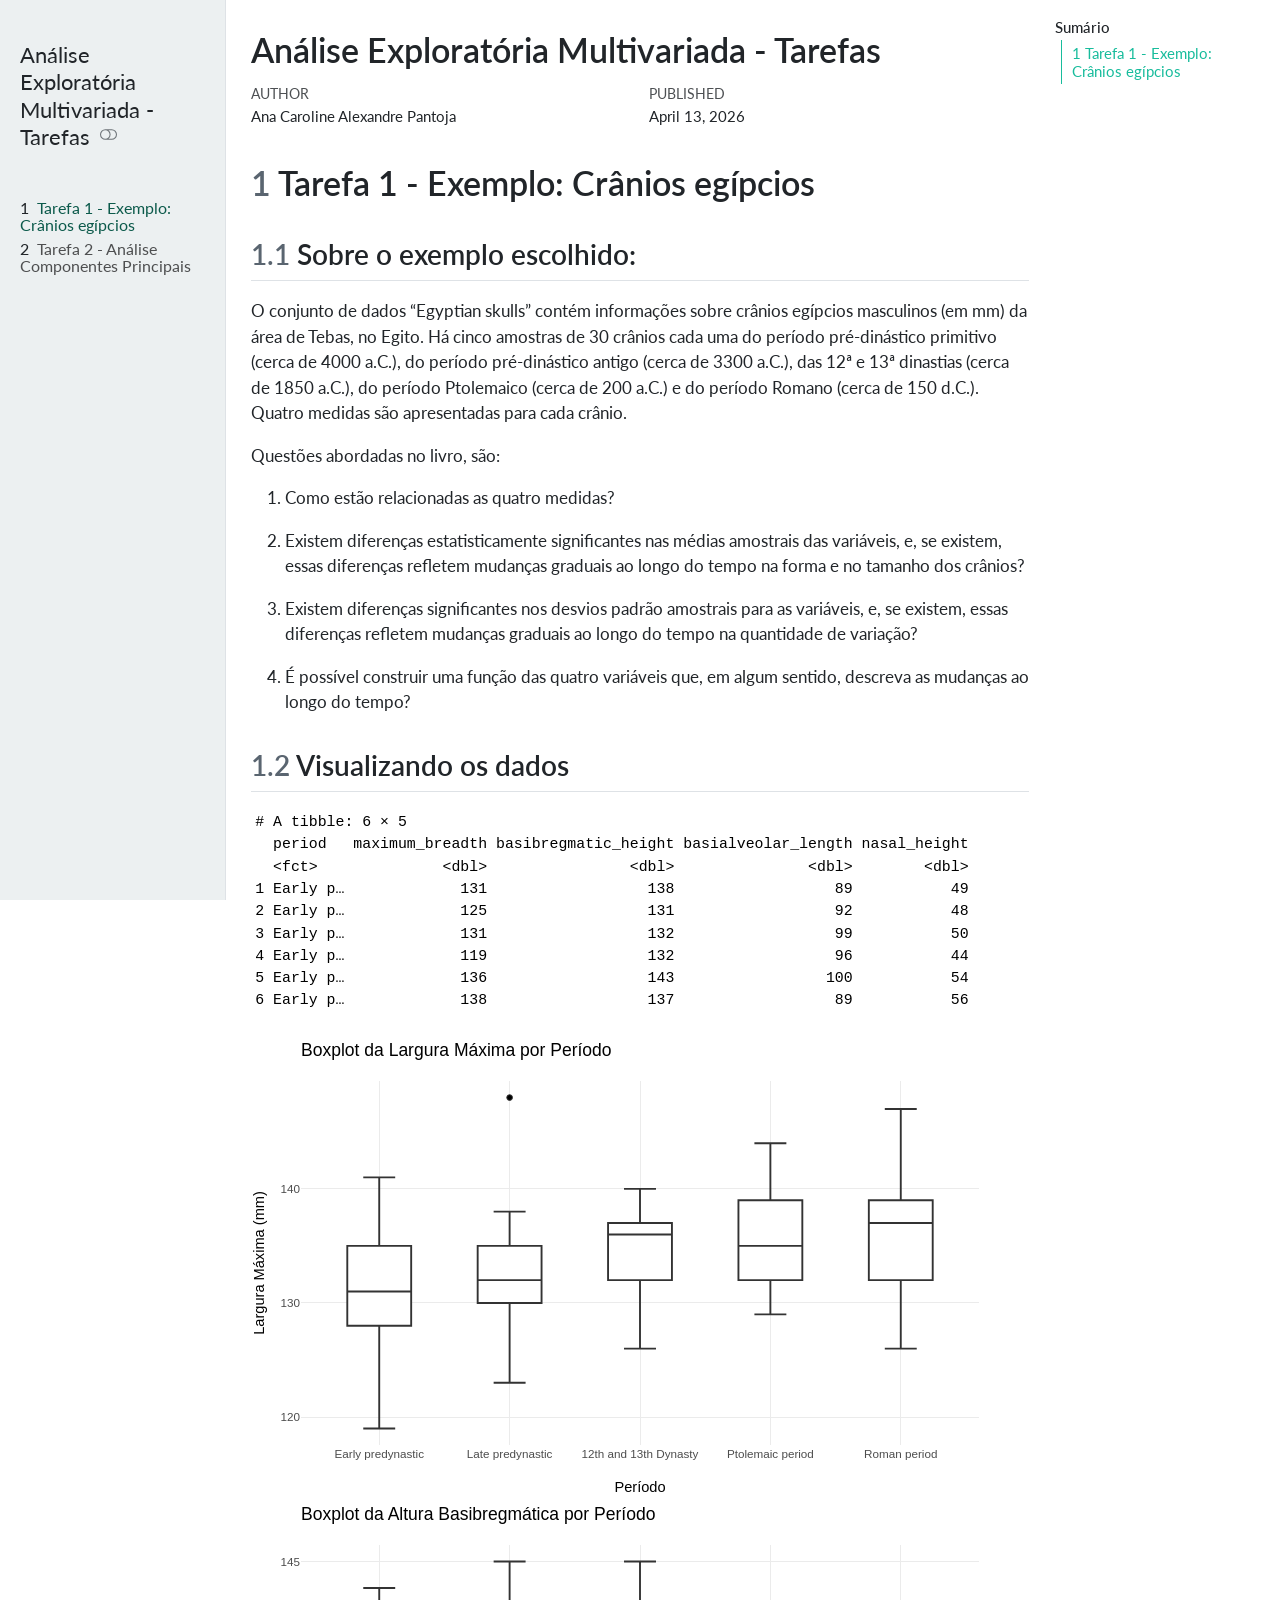
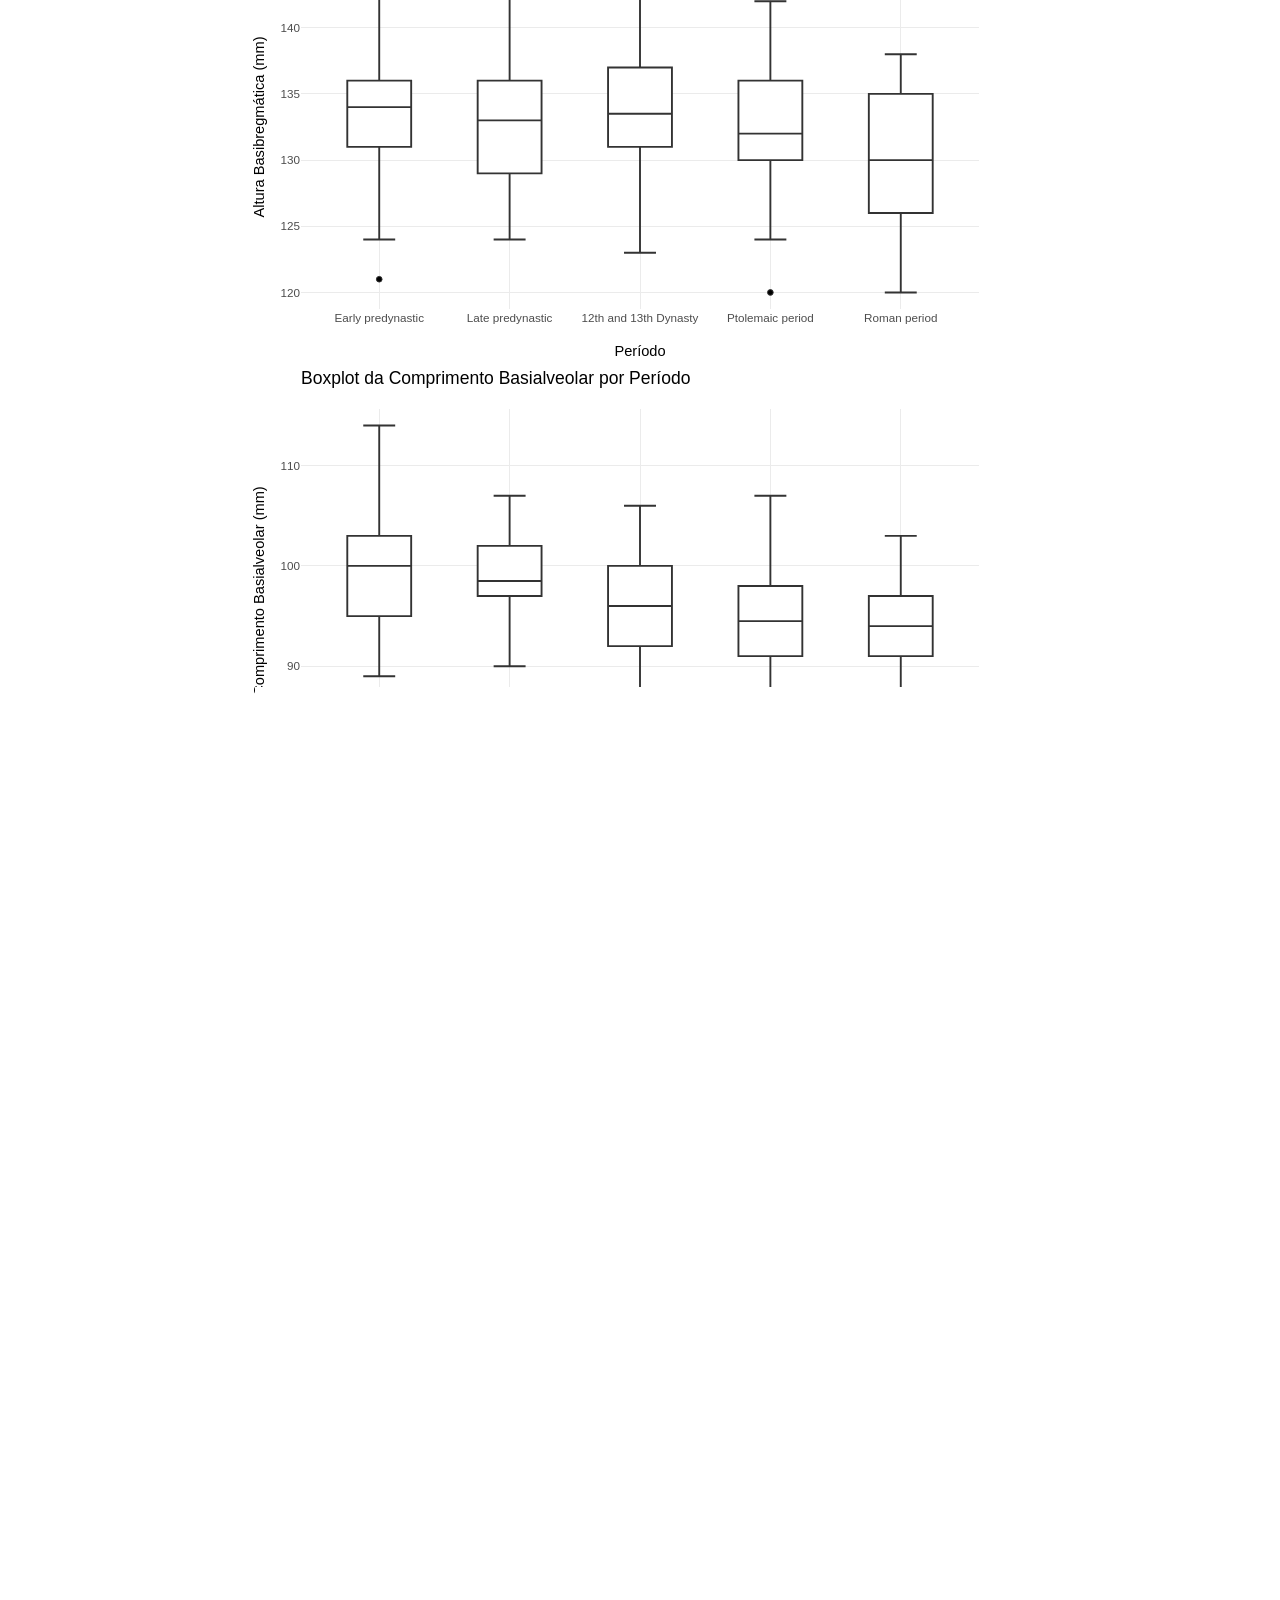
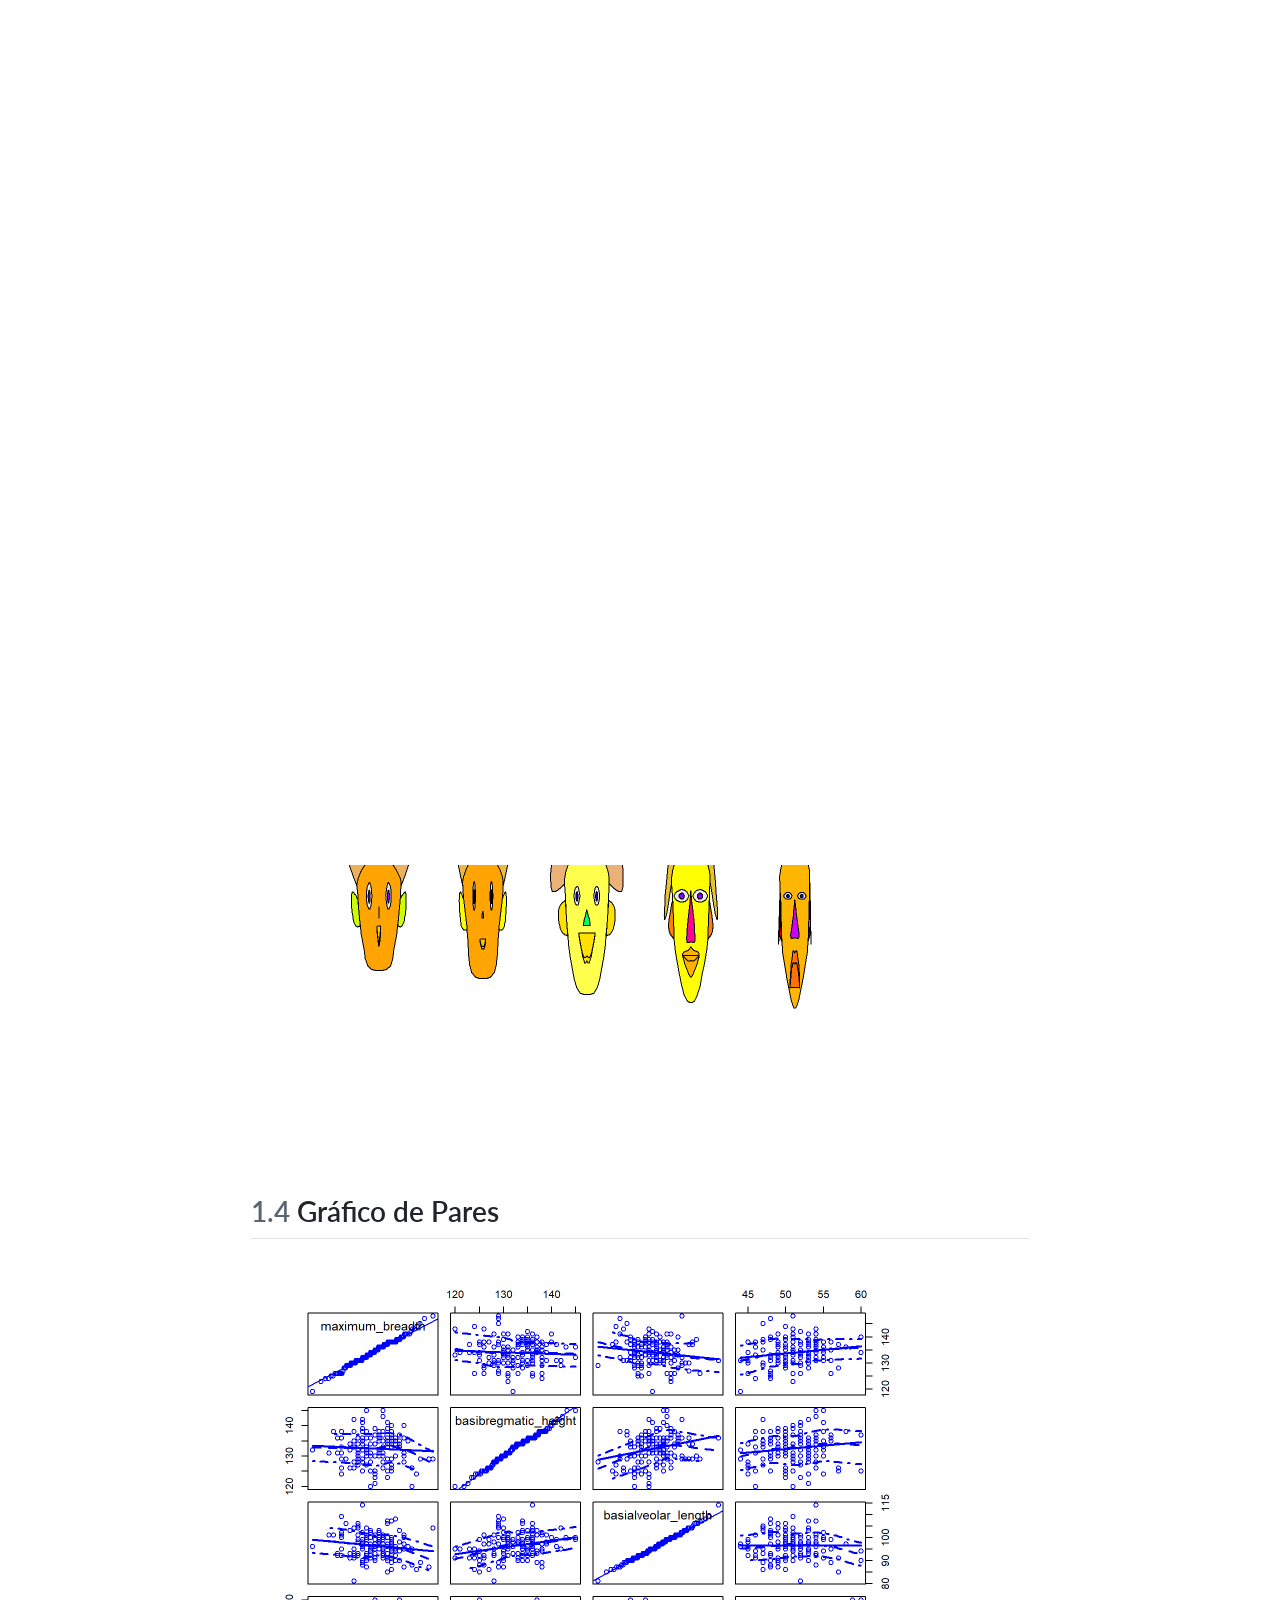
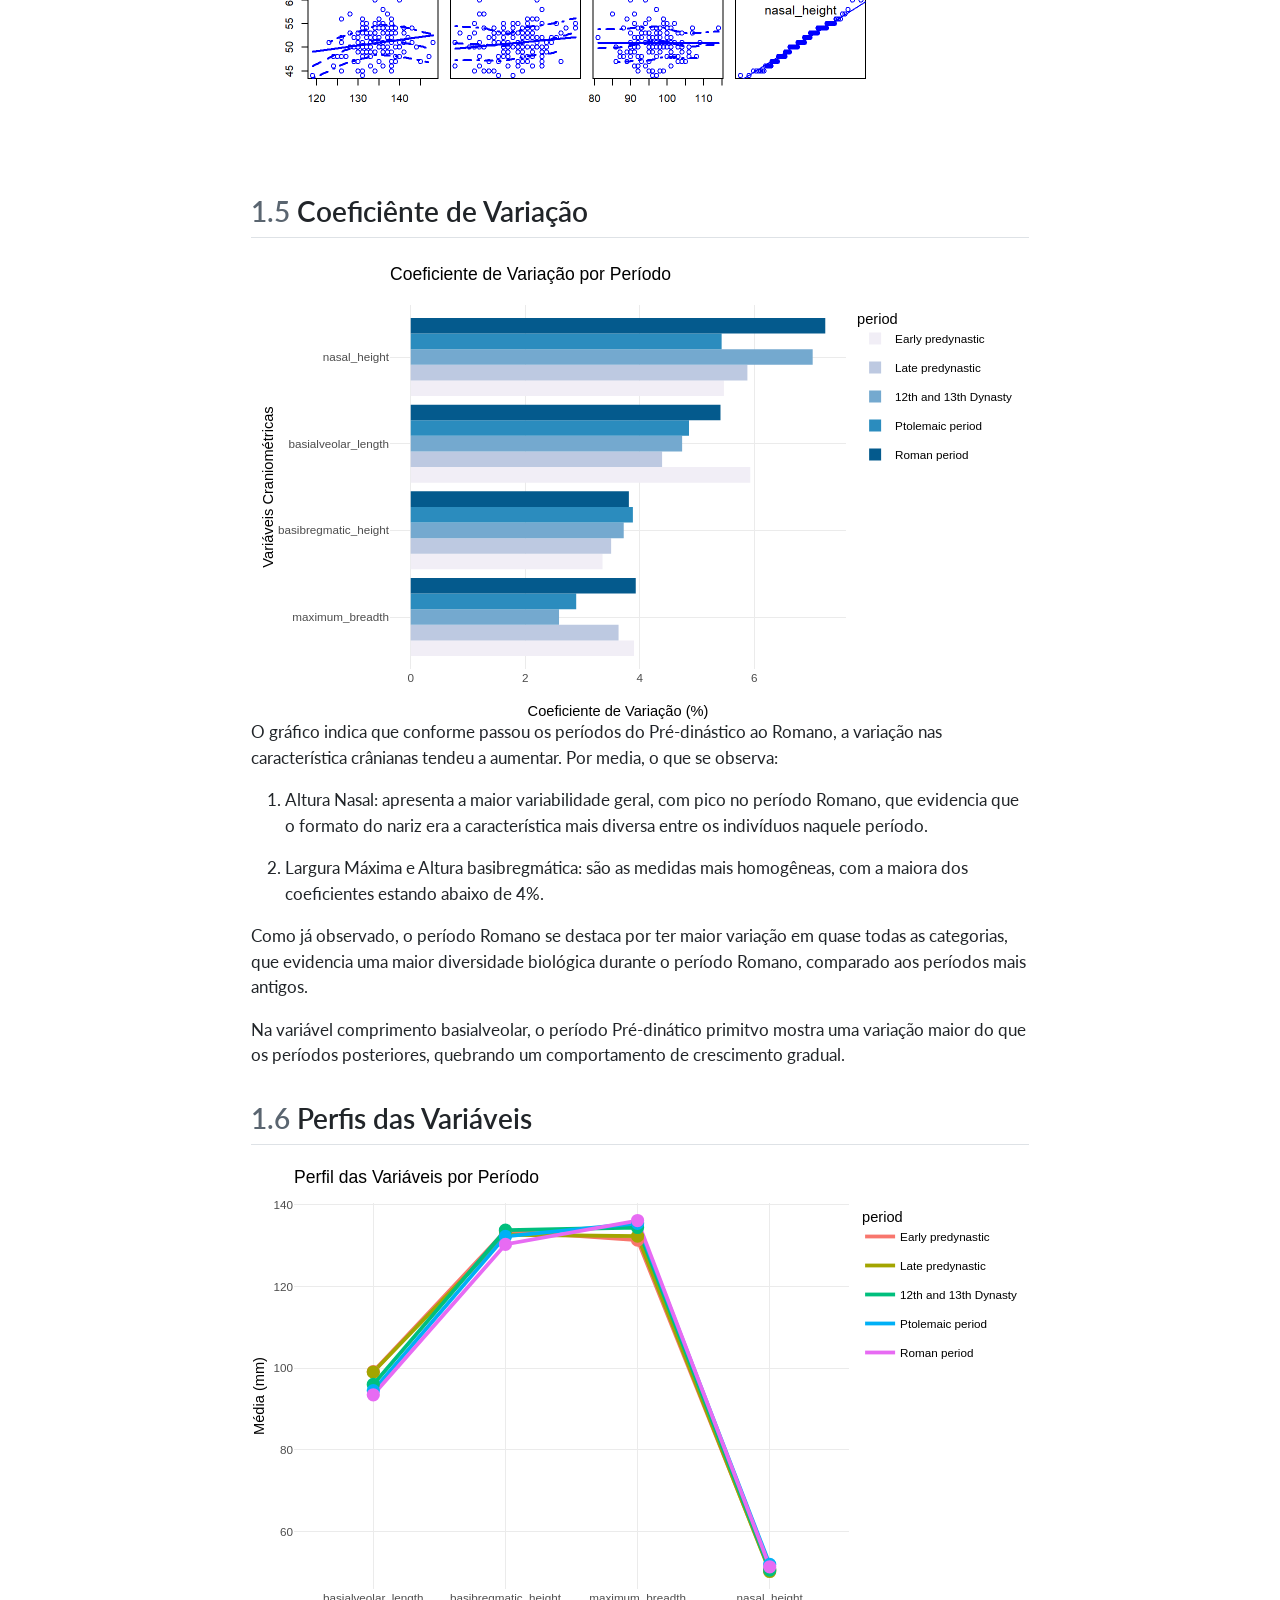
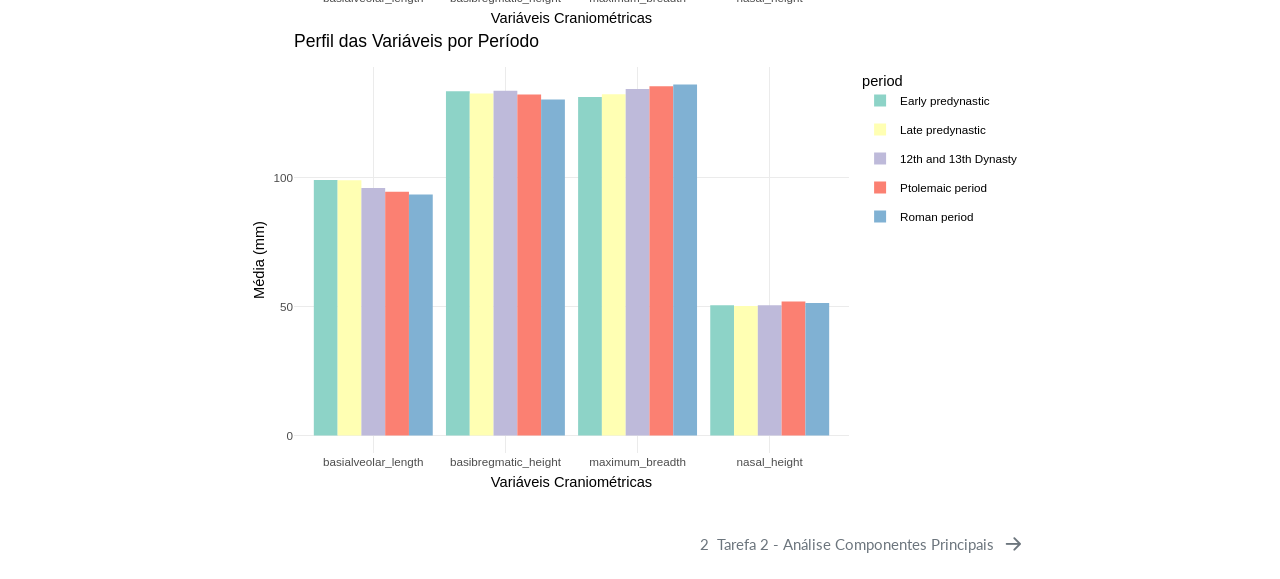
==== commit 636b6e4a: "13.04.26 Visualização de tarefas para a disciplina Análise Multivariada 2." ====
--- a/docs/index.html
+++ b/docs/index.html
@@ -7,9 +7,9 @@
 <meta name="viewport" content="width=device-width, initial-scale=1.0, user-scalable=yes">
 
 <meta name="author" content="Ana Caroline Alexandre Pantoja">
-<meta name="dcterms.date" content="2026-03-31">
-
-<title>Análise Exploratória Multivariada - Tarefa 1</title>
+<meta name="dcterms.date" content="2026-04-13">
+
+<title>Análise Exploratória Multivariada - Tarefas</title>
 <style>
 code{white-space: pre-wrap;}
 span.smallcaps{font-variant: small-caps;}
@@ -32,7 +32,7 @@
 <script src="site_libs/quarto-search/fuse.min.js"></script>
 <script src="site_libs/quarto-search/quarto-search.js"></script>
 <meta name="quarto:offset" content="./">
-<link href="./references.html" rel="next">
+<link href="./ACP.html" rel="next">
 <script src="site_libs/quarto-html/quarto.js" type="module"></script>
 <script src="site_libs/quarto-html/tabsets/tabsets.js" type="module"></script>
 <script src="site_libs/quarto-html/axe/axe-check.js" type="module"></script>
@@ -268,7 +268,7 @@
       <button type="button" class="quarto-btn-toggle btn" data-bs-toggle="collapse" role="button" data-bs-target=".quarto-sidebar-collapse-item" aria-controls="quarto-sidebar" aria-expanded="false" aria-label="Toggle sidebar navigation" onclick="if (window.quartoToggleHeadroom) { window.quartoToggleHeadroom(); }">
         <i class="bi bi-layout-text-sidebar-reverse"></i>
       </button>
-        <nav class="quarto-page-breadcrumbs" aria-label="breadcrumb"><ol class="breadcrumb"><li class="breadcrumb-item"><a href="./index.html"><span class="chapter-number">1</span>&nbsp; <span class="chapter-title">Exemplo: Crânios egípcios</span></a></li></ol></nav>
+        <nav class="quarto-page-breadcrumbs" aria-label="breadcrumb"><ol class="breadcrumb"><li class="breadcrumb-item"><a href="./index.html"><span class="chapter-number">1</span>&nbsp; <span class="chapter-title">Tarefa 1 - Exemplo: Crânios egípcios</span></a></li></ol></nav>
         <a class="flex-grow-1" role="navigation" data-bs-toggle="collapse" data-bs-target=".quarto-sidebar-collapse-item" aria-controls="quarto-sidebar" aria-expanded="false" aria-label="Toggle sidebar navigation" onclick="if (window.quartoToggleHeadroom) { window.quartoToggleHeadroom(); }">      
         </a>
       <button type="button" class="btn quarto-search-button" aria-label="Search" onclick="window.quartoOpenSearch();">
@@ -285,7 +285,7 @@
       <a href="./index.html" class="sidebar-logo-link">
       </a>
     <div class="sidebar-title mb-0 py-0">
-      <a href="./">Análise Exploratória Multivariada - Tarefa 1</a> 
+      <a href="./">Análise Exploratória Multivariada - Tarefas</a> 
         <div class="sidebar-tools-main">
   <a href="" class="quarto-color-scheme-toggle quarto-navigation-tool  px-1" onclick="window.quartoToggleColorScheme(); return false;" title="Toggle dark mode"><i class="bi"></i></a>
 </div>
@@ -301,13 +301,13 @@
         <li class="sidebar-item">
   <div class="sidebar-item-container"> 
   <a href="./index.html" class="sidebar-item-text sidebar-link active">
- <span class="menu-text"><span class="chapter-number">1</span>&nbsp; <span class="chapter-title">Exemplo: Crânios egípcios</span></span></a>
+ <span class="menu-text"><span class="chapter-number">1</span>&nbsp; <span class="chapter-title">Tarefa 1 - Exemplo: Crânios egípcios</span></span></a>
   </div>
 </li>
         <li class="sidebar-item">
   <div class="sidebar-item-container"> 
-  <a href="./references.html" class="sidebar-item-text sidebar-link">
- <span class="menu-text">References</span></a>
+  <a href="./ACP.html" class="sidebar-item-text sidebar-link">
+ <span class="menu-text"><span class="chapter-number">2</span>&nbsp; <span class="chapter-title">Tarefa 2 - Análise Componentes Principais</span></span></a>
   </div>
 </li>
     </ul>
@@ -320,7 +320,7 @@
     <h2 id="toc-title">Sumário</h2>
    
   <ul>
-  <li><a href="#exemplo-crânios-egípcios" id="toc-exemplo-crânios-egípcios" class="nav-link active" data-scroll-target="#exemplo-crânios-egípcios"><span class="header-section-number">1</span> Exemplo: Crânios egípcios</a>
+  <li><a href="#tarefa-1---exemplo-crânios-egípcios" id="toc-tarefa-1---exemplo-crânios-egípcios" class="nav-link active" data-scroll-target="#tarefa-1---exemplo-crânios-egípcios"><span class="header-section-number">1</span> Tarefa 1 - Exemplo: Crânios egípcios</a>
   <ul class="collapse">
   <li><a href="#sobre-o-exemplo-escolhido" id="toc-sobre-o-exemplo-escolhido" class="nav-link" data-scroll-target="#sobre-o-exemplo-escolhido"><span class="header-section-number">1.1</span> Sobre o exemplo escolhido:</a></li>
   <li><a href="#visualizando-os-dados" id="toc-visualizando-os-dados" class="nav-link" data-scroll-target="#visualizando-os-dados"><span class="header-section-number">1.2</span> Visualizando os dados</a>
@@ -344,7 +344,7 @@
 
 <header id="title-block-header" class="quarto-title-block default">
 <div class="quarto-title">
-<h1 class="title">Análise Exploratória Multivariada - Tarefa 1</h1>
+<h1 class="title">Análise Exploratória Multivariada - Tarefas</h1>
 </div>
 
 
@@ -361,7 +361,7 @@
     <div>
     <div class="quarto-title-meta-heading">Published</div>
     <div class="quarto-title-meta-contents">
-      <p class="date">March 31, 2026</p>
+      <p class="date">April 13, 2026</p>
     </div>
   </div>
   
@@ -373,8 +373,8 @@
 </header>
 
 
-<section id="exemplo-crânios-egípcios" class="level1" data-number="1">
-<h1 data-number="1"><span class="header-section-number">1</span> Exemplo: Crânios egípcios</h1>
+<section id="tarefa-1---exemplo-crânios-egípcios" class="level1" data-number="1">
+<h1 data-number="1"><span class="header-section-number">1</span> Tarefa 1 - Exemplo: Crânios egípcios</h1>
 <section id="sobre-o-exemplo-escolhido" class="level2" data-number="1.1">
 <h2 data-number="1.1" class="anchored" data-anchor-id="sobre-o-exemplo-escolhido"><span class="header-section-number">1.1</span> Sobre o exemplo escolhido:</h2>
 <p>O conjunto de dados “Egyptian skulls” contém informações sobre crânios egípcios masculinos (em mm) da área de Tebas, no Egito. Há cinco amostras de 30 crânios cada uma do período pré-dinástico primitivo (cerca de 4000 a.C.), do período pré-dinástico antigo (cerca de 3300 a.C.), das 12ª e 13ª dinastias (cerca de 1850 a.C.), do período Ptolemaico (cerca de 200 a.C.) e do período Romano (cerca de 150 d.C.). Quatro medidas são apresentadas para cada crânio.</p>
@@ -403,26 +403,26 @@
 </div>
 <div class="cell">
 <div class="cell-output-display">
-<div class="plotly html-widget html-fill-item" id="htmlwidget-eefd7d19161b3e17a6a6" style="width:100%;height:464px;"></div>
-<script type="application/json" data-for="htmlwidget-eefd7d19161b3e17a6a6">{"x":{"data":[{"x":[1,1,1,1,1,1,1,1,1,1,1,1,1,1,1,1,1,1,1,1,1,1,1,1,1,1,1,1,1,1,2,2,2,2,2,2,2,2,2,2,2,2,2,2,2,2,2,2,2,2,2,2,2,2,2,2,2,2,2,2,3,3,3,3,3,3,3,3,3,3,3,3,3,3,3,3,3,3,3,3,3,3,3,3,3,3,3,3,3,3,4,4,4,4,4,4,4,4,4,4,4,4,4,4,4,4,4,4,4,4,4,4,4,4,4,4,4,4,4,4,5,5,5,5,5,5,5,5,5,5,5,5,5,5,5,5,5,5,5,5,5,5,5,5,5,5,5,5,5,5],"y":[131,125,131,119,136,138,139,125,131,134,129,134,126,132,141,131,135,132,139,132,126,135,134,128,130,138,128,127,131,124,124,133,138,148,126,135,132,133,131,133,133,131,131,138,130,131,138,123,130,134,137,126,135,129,134,131,132,130,135,130,137,129,132,130,134,140,138,136,136,126,137,137,136,137,129,135,129,134,138,136,132,133,138,130,136,134,136,133,138,138,137,141,141,135,133,131,140,139,140,138,132,134,135,133,136,134,131,129,136,131,139,144,141,130,133,138,131,136,132,135,137,136,128,130,138,126,136,126,132,139,143,141,135,137,142,139,138,137,133,145,138,131,143,134,132,137,129,140,147,136],"hoverinfo":"y","type":"box","fillcolor":"rgba(255,255,255,1)","marker":{"opacity":null,"outliercolor":"rgba(0,0,0,1)","line":{"width":1.8897637795275593,"color":"rgba(0,0,0,1)"},"size":5.6692913385826778},"line":{"color":"rgba(51,51,51,1)","width":1.8897637795275593},"showlegend":false,"xaxis":"x","yaxis":"y","frame":null}],"layout":{"margin":{"t":50,"r":50,"b":50,"l":50},"paper_bgcolor":"rgba(255,255,255,1)","font":{"color":"rgba(0,0,0,1)","family":"","size":14.611872146118724},"title":{"text":"Boxplot da Largura Máxima por Período","font":{"color":"rgba(0,0,0,1)","family":"","size":17.534246575342465},"x":0,"xref":"paper"},"xaxis":{"domain":[0,1],"automargin":true,"type":"linear","autorange":false,"range":[0.40000000000000002,5.5999999999999996],"tickmode":"array","ticktext":["Early predynastic","Late predynastic","12th and 13th Dynasty","Ptolemaic period","Roman period"],"tickvals":[1,2,3,4,5],"categoryorder":"array","categoryarray":["Early predynastic","Late predynastic","12th and 13th Dynasty","Ptolemaic period","Roman period"],"nticks":null,"ticks":"","tickcolor":null,"ticklen":3.6529680365296811,"tickwidth":0,"showticklabels":true,"tickfont":{"color":"rgba(77,77,77,1)","family":"","size":11.68949771689498},"tickangle":-0,"showline":false,"linecolor":null,"linewidth":0,"showgrid":true,"gridcolor":"rgba(235,235,235,1)","gridwidth":0,"zeroline":false,"anchor":"y","title":{"text":"Período","font":{"color":"rgba(0,0,0,1)","family":"","size":14.611872146118724}},"hoverformat":".2f"},"yaxis":{"domain":[0,1],"automargin":true,"type":"linear","autorange":false,"range":[117.55,149.44999999999999],"tickmode":"array","ticktext":["120","130","140"],"tickvals":[120,130,140],"categoryorder":"array","categoryarray":["120","130","140"],"nticks":null,"ticks":"","tickcolor":null,"ticklen":3.6529680365296811,"tickwidth":0,"showticklabels":true,"tickfont":{"color":"rgba(77,77,77,1)","family":"","size":11.68949771689498},"tickangle":-0,"showline":false,"linecolor":null,"linewidth":0,"showgrid":true,"gridcolor":"rgba(235,235,235,1)","gridwidth":0,"zeroline":false,"anchor":"x","title":{"text":"Largura Máxima (mm)","font":{"color":"rgba(0,0,0,1)","family":"","size":14.611872146118724}},"hoverformat":".2f"},"shapes":[{"type":"rect","fillcolor":null,"line":{"color":null,"width":0,"linetype":[]},"yref":"paper","xref":"paper","layer":"below","x0":0,"x1":1,"y0":0,"y1":1}],"showlegend":false,"legend":{"bgcolor":null,"bordercolor":null,"borderwidth":0,"font":{"color":"rgba(0,0,0,1)","family":"","size":11.68949771689498}},"hovermode":"closest","barmode":"relative"},"config":{"doubleClick":"reset","modeBarButtonsToAdd":["hoverclosest","hovercompare"],"showSendToCloud":false},"source":"A","attrs":{"16e07b4a780d":{"x":{},"y":{},"type":"box"}},"cur_data":"16e07b4a780d","visdat":{"16e07b4a780d":["function (y) ","x"]},"highlight":{"on":"plotly_click","persistent":false,"dynamic":false,"selectize":false,"opacityDim":0.20000000000000001,"selected":{"opacity":1},"debounce":0},"shinyEvents":["plotly_hover","plotly_click","plotly_selected","plotly_relayout","plotly_brushed","plotly_brushing","plotly_clickannotation","plotly_doubleclick","plotly_deselect","plotly_afterplot","plotly_sunburstclick"],"base_url":"https://plot.ly"},"evals":[],"jsHooks":[]}</script>
+<div class="plotly html-widget html-fill-item" id="htmlwidget-059ef3297d5682f24e8e" style="width:100%;height:464px;"></div>
+<script type="application/json" data-for="htmlwidget-059ef3297d5682f24e8e">{"x":{"data":[{"x":[1,1,1,1,1,1,1,1,1,1,1,1,1,1,1,1,1,1,1,1,1,1,1,1,1,1,1,1,1,1,2,2,2,2,2,2,2,2,2,2,2,2,2,2,2,2,2,2,2,2,2,2,2,2,2,2,2,2,2,2,3,3,3,3,3,3,3,3,3,3,3,3,3,3,3,3,3,3,3,3,3,3,3,3,3,3,3,3,3,3,4,4,4,4,4,4,4,4,4,4,4,4,4,4,4,4,4,4,4,4,4,4,4,4,4,4,4,4,4,4,5,5,5,5,5,5,5,5,5,5,5,5,5,5,5,5,5,5,5,5,5,5,5,5,5,5,5,5,5,5],"y":[131,125,131,119,136,138,139,125,131,134,129,134,126,132,141,131,135,132,139,132,126,135,134,128,130,138,128,127,131,124,124,133,138,148,126,135,132,133,131,133,133,131,131,138,130,131,138,123,130,134,137,126,135,129,134,131,132,130,135,130,137,129,132,130,134,140,138,136,136,126,137,137,136,137,129,135,129,134,138,136,132,133,138,130,136,134,136,133,138,138,137,141,141,135,133,131,140,139,140,138,132,134,135,133,136,134,131,129,136,131,139,144,141,130,133,138,131,136,132,135,137,136,128,130,138,126,136,126,132,139,143,141,135,137,142,139,138,137,133,145,138,131,143,134,132,137,129,140,147,136],"hoverinfo":"y","type":"box","fillcolor":"rgba(255,255,255,1)","marker":{"opacity":null,"outliercolor":"rgba(0,0,0,1)","line":{"width":1.8897637795275593,"color":"rgba(0,0,0,1)"},"size":5.6692913385826778},"line":{"color":"rgba(51,51,51,1)","width":1.8897637795275593},"showlegend":false,"xaxis":"x","yaxis":"y","frame":null}],"layout":{"margin":{"t":50,"r":50,"b":50,"l":50},"paper_bgcolor":"rgba(255,255,255,1)","font":{"color":"rgba(0,0,0,1)","family":"","size":14.611872146118724},"title":{"text":"Boxplot da Largura Máxima por Período","font":{"color":"rgba(0,0,0,1)","family":"","size":17.534246575342465},"x":0,"xref":"paper"},"xaxis":{"domain":[0,1],"automargin":true,"type":"linear","autorange":false,"range":[0.40000000000000002,5.5999999999999996],"tickmode":"array","ticktext":["Early predynastic","Late predynastic","12th and 13th Dynasty","Ptolemaic period","Roman period"],"tickvals":[1,2,3,4,5],"categoryorder":"array","categoryarray":["Early predynastic","Late predynastic","12th and 13th Dynasty","Ptolemaic period","Roman period"],"nticks":null,"ticks":"","tickcolor":null,"ticklen":3.6529680365296811,"tickwidth":0,"showticklabels":true,"tickfont":{"color":"rgba(77,77,77,1)","family":"","size":11.68949771689498},"tickangle":-0,"showline":false,"linecolor":null,"linewidth":0,"showgrid":true,"gridcolor":"rgba(235,235,235,1)","gridwidth":0,"zeroline":false,"anchor":"y","title":{"text":"Período","font":{"color":"rgba(0,0,0,1)","family":"","size":14.611872146118724}},"hoverformat":".2f"},"yaxis":{"domain":[0,1],"automargin":true,"type":"linear","autorange":false,"range":[117.55,149.44999999999999],"tickmode":"array","ticktext":["120","130","140"],"tickvals":[120,130,140],"categoryorder":"array","categoryarray":["120","130","140"],"nticks":null,"ticks":"","tickcolor":null,"ticklen":3.6529680365296811,"tickwidth":0,"showticklabels":true,"tickfont":{"color":"rgba(77,77,77,1)","family":"","size":11.68949771689498},"tickangle":-0,"showline":false,"linecolor":null,"linewidth":0,"showgrid":true,"gridcolor":"rgba(235,235,235,1)","gridwidth":0,"zeroline":false,"anchor":"x","title":{"text":"Largura Máxima (mm)","font":{"color":"rgba(0,0,0,1)","family":"","size":14.611872146118724}},"hoverformat":".2f"},"shapes":[{"type":"rect","fillcolor":null,"line":{"color":null,"width":0,"linetype":[]},"yref":"paper","xref":"paper","layer":"below","x0":0,"x1":1,"y0":0,"y1":1}],"showlegend":false,"legend":{"bgcolor":null,"bordercolor":null,"borderwidth":0,"font":{"color":"rgba(0,0,0,1)","family":"","size":11.68949771689498}},"hovermode":"closest","barmode":"relative"},"config":{"doubleClick":"reset","modeBarButtonsToAdd":["hoverclosest","hovercompare"],"showSendToCloud":false},"source":"A","attrs":{"19287e013be0":{"x":{},"y":{},"type":"box"}},"cur_data":"19287e013be0","visdat":{"19287e013be0":["function (y) ","x"]},"highlight":{"on":"plotly_click","persistent":false,"dynamic":false,"selectize":false,"opacityDim":0.20000000000000001,"selected":{"opacity":1},"debounce":0},"shinyEvents":["plotly_hover","plotly_click","plotly_selected","plotly_relayout","plotly_brushed","plotly_brushing","plotly_clickannotation","plotly_doubleclick","plotly_deselect","plotly_afterplot","plotly_sunburstclick"],"base_url":"https://plot.ly"},"evals":[],"jsHooks":[]}</script>
 </div>
 </div>
 <div class="cell">
 <div class="cell-output-display">
-<div class="plotly html-widget html-fill-item" id="htmlwidget-b5918730a4984e047bd4" style="width:100%;height:464px;"></div>
-<script type="application/json" data-for="htmlwidget-b5918730a4984e047bd4">{"x":{"data":[{"x":[1,1,1,1,1,1,1,1,1,1,1,1,1,1,1,1,1,1,1,1,1,1,1,1,1,1,1,1,1,1,2,2,2,2,2,2,2,2,2,2,2,2,2,2,2,2,2,2,2,2,2,2,2,2,2,2,2,2,2,2,3,3,3,3,3,3,3,3,3,3,3,3,3,3,3,3,3,3,3,3,3,3,3,3,3,3,3,3,3,3,4,4,4,4,4,4,4,4,4,4,4,4,4,4,4,4,4,4,4,4,4,4,4,4,4,4,4,4,4,4,5,5,5,5,5,5,5,5,5,5,5,5,5,5,5,5,5,5,5,5,5,5,5,5,5,5,5,5,5,5],"y":[138,131,132,132,143,137,130,136,134,134,138,121,129,136,140,134,137,133,136,131,133,135,124,134,130,135,132,129,136,138,138,134,134,129,124,136,145,130,134,125,136,139,136,134,136,128,129,131,129,130,136,131,136,126,139,134,130,132,132,128,141,133,138,134,134,133,138,145,131,136,129,139,126,133,142,138,135,125,134,135,130,131,137,127,133,123,137,131,133,133,134,128,130,131,120,135,137,130,134,140,133,134,135,136,130,137,141,135,128,125,130,124,131,131,128,126,142,138,136,130,123,131,126,134,127,138,138,126,132,135,120,136,135,134,135,134,125,135,125,129,136,129,126,124,127,125,128,135,129,133],"hoverinfo":"y","type":"box","fillcolor":"rgba(255,255,255,1)","marker":{"opacity":null,"outliercolor":"rgba(0,0,0,1)","line":{"width":1.8897637795275593,"color":"rgba(0,0,0,1)"},"size":5.6692913385826778},"line":{"color":"rgba(51,51,51,1)","width":1.8897637795275593},"showlegend":false,"xaxis":"x","yaxis":"y","frame":null}],"layout":{"margin":{"t":50,"r":50,"b":50,"l":50},"paper_bgcolor":"rgba(255,255,255,1)","font":{"color":"rgba(0,0,0,1)","family":"","size":14.611872146118724},"title":{"text":"Boxplot da Altura Basibregmática por Período","font":{"color":"rgba(0,0,0,1)","family":"","size":17.534246575342465},"x":0,"xref":"paper"},"xaxis":{"domain":[0,1],"automargin":true,"type":"linear","autorange":false,"range":[0.40000000000000002,5.5999999999999996],"tickmode":"array","ticktext":["Early predynastic","Late predynastic","12th and 13th Dynasty","Ptolemaic period","Roman period"],"tickvals":[1,2,3,4,5],"categoryorder":"array","categoryarray":["Early predynastic","Late predynastic","12th and 13th Dynasty","Ptolemaic period","Roman period"],"nticks":null,"ticks":"","tickcolor":null,"ticklen":3.6529680365296811,"tickwidth":0,"showticklabels":true,"tickfont":{"color":"rgba(77,77,77,1)","family":"","size":11.68949771689498},"tickangle":-0,"showline":false,"linecolor":null,"linewidth":0,"showgrid":true,"gridcolor":"rgba(235,235,235,1)","gridwidth":0,"zeroline":false,"anchor":"y","title":{"text":"Período","font":{"color":"rgba(0,0,0,1)","family":"","size":14.611872146118724}},"hoverformat":".2f"},"yaxis":{"domain":[0,1],"automargin":true,"type":"linear","autorange":false,"range":[118.75,146.25],"tickmode":"array","ticktext":["120","125","130","135","140","145"],"tickvals":[120,125,130,135,140,145],"categoryorder":"array","categoryarray":["120","125","130","135","140","145"],"nticks":null,"ticks":"","tickcolor":null,"ticklen":3.6529680365296811,"tickwidth":0,"showticklabels":true,"tickfont":{"color":"rgba(77,77,77,1)","family":"","size":11.68949771689498},"tickangle":-0,"showline":false,"linecolor":null,"linewidth":0,"showgrid":true,"gridcolor":"rgba(235,235,235,1)","gridwidth":0,"zeroline":false,"anchor":"x","title":{"text":"Altura Basibregmática (mm)","font":{"color":"rgba(0,0,0,1)","family":"","size":14.611872146118724}},"hoverformat":".2f"},"shapes":[{"type":"rect","fillcolor":null,"line":{"color":null,"width":0,"linetype":[]},"yref":"paper","xref":"paper","layer":"below","x0":0,"x1":1,"y0":0,"y1":1}],"showlegend":false,"legend":{"bgcolor":null,"bordercolor":null,"borderwidth":0,"font":{"color":"rgba(0,0,0,1)","family":"","size":11.68949771689498}},"hovermode":"closest","barmode":"relative"},"config":{"doubleClick":"reset","modeBarButtonsToAdd":["hoverclosest","hovercompare"],"showSendToCloud":false},"source":"A","attrs":{"16e068db6bdc":{"x":{},"y":{},"type":"box"}},"cur_data":"16e068db6bdc","visdat":{"16e068db6bdc":["function (y) ","x"]},"highlight":{"on":"plotly_click","persistent":false,"dynamic":false,"selectize":false,"opacityDim":0.20000000000000001,"selected":{"opacity":1},"debounce":0},"shinyEvents":["plotly_hover","plotly_click","plotly_selected","plotly_relayout","plotly_brushed","plotly_brushing","plotly_clickannotation","plotly_doubleclick","plotly_deselect","plotly_afterplot","plotly_sunburstclick"],"base_url":"https://plot.ly"},"evals":[],"jsHooks":[]}</script>
+<div class="plotly html-widget html-fill-item" id="htmlwidget-bfd69e7776e240bc504e" style="width:100%;height:464px;"></div>
+<script type="application/json" data-for="htmlwidget-bfd69e7776e240bc504e">{"x":{"data":[{"x":[1,1,1,1,1,1,1,1,1,1,1,1,1,1,1,1,1,1,1,1,1,1,1,1,1,1,1,1,1,1,2,2,2,2,2,2,2,2,2,2,2,2,2,2,2,2,2,2,2,2,2,2,2,2,2,2,2,2,2,2,3,3,3,3,3,3,3,3,3,3,3,3,3,3,3,3,3,3,3,3,3,3,3,3,3,3,3,3,3,3,4,4,4,4,4,4,4,4,4,4,4,4,4,4,4,4,4,4,4,4,4,4,4,4,4,4,4,4,4,4,5,5,5,5,5,5,5,5,5,5,5,5,5,5,5,5,5,5,5,5,5,5,5,5,5,5,5,5,5,5],"y":[138,131,132,132,143,137,130,136,134,134,138,121,129,136,140,134,137,133,136,131,133,135,124,134,130,135,132,129,136,138,138,134,134,129,124,136,145,130,134,125,136,139,136,134,136,128,129,131,129,130,136,131,136,126,139,134,130,132,132,128,141,133,138,134,134,133,138,145,131,136,129,139,126,133,142,138,135,125,134,135,130,131,137,127,133,123,137,131,133,133,134,128,130,131,120,135,137,130,134,140,133,134,135,136,130,137,141,135,128,125,130,124,131,131,128,126,142,138,136,130,123,131,126,134,127,138,138,126,132,135,120,136,135,134,135,134,125,135,125,129,136,129,126,124,127,125,128,135,129,133],"hoverinfo":"y","type":"box","fillcolor":"rgba(255,255,255,1)","marker":{"opacity":null,"outliercolor":"rgba(0,0,0,1)","line":{"width":1.8897637795275593,"color":"rgba(0,0,0,1)"},"size":5.6692913385826778},"line":{"color":"rgba(51,51,51,1)","width":1.8897637795275593},"showlegend":false,"xaxis":"x","yaxis":"y","frame":null}],"layout":{"margin":{"t":50,"r":50,"b":50,"l":50},"paper_bgcolor":"rgba(255,255,255,1)","font":{"color":"rgba(0,0,0,1)","family":"","size":14.611872146118724},"title":{"text":"Boxplot da Altura Basibregmática por Período","font":{"color":"rgba(0,0,0,1)","family":"","size":17.534246575342465},"x":0,"xref":"paper"},"xaxis":{"domain":[0,1],"automargin":true,"type":"linear","autorange":false,"range":[0.40000000000000002,5.5999999999999996],"tickmode":"array","ticktext":["Early predynastic","Late predynastic","12th and 13th Dynasty","Ptolemaic period","Roman period"],"tickvals":[1,2,3,4,5],"categoryorder":"array","categoryarray":["Early predynastic","Late predynastic","12th and 13th Dynasty","Ptolemaic period","Roman period"],"nticks":null,"ticks":"","tickcolor":null,"ticklen":3.6529680365296811,"tickwidth":0,"showticklabels":true,"tickfont":{"color":"rgba(77,77,77,1)","family":"","size":11.68949771689498},"tickangle":-0,"showline":false,"linecolor":null,"linewidth":0,"showgrid":true,"gridcolor":"rgba(235,235,235,1)","gridwidth":0,"zeroline":false,"anchor":"y","title":{"text":"Período","font":{"color":"rgba(0,0,0,1)","family":"","size":14.611872146118724}},"hoverformat":".2f"},"yaxis":{"domain":[0,1],"automargin":true,"type":"linear","autorange":false,"range":[118.75,146.25],"tickmode":"array","ticktext":["120","125","130","135","140","145"],"tickvals":[120,125,130,135,140,145],"categoryorder":"array","categoryarray":["120","125","130","135","140","145"],"nticks":null,"ticks":"","tickcolor":null,"ticklen":3.6529680365296811,"tickwidth":0,"showticklabels":true,"tickfont":{"color":"rgba(77,77,77,1)","family":"","size":11.68949771689498},"tickangle":-0,"showline":false,"linecolor":null,"linewidth":0,"showgrid":true,"gridcolor":"rgba(235,235,235,1)","gridwidth":0,"zeroline":false,"anchor":"x","title":{"text":"Altura Basibregmática (mm)","font":{"color":"rgba(0,0,0,1)","family":"","size":14.611872146118724}},"hoverformat":".2f"},"shapes":[{"type":"rect","fillcolor":null,"line":{"color":null,"width":0,"linetype":[]},"yref":"paper","xref":"paper","layer":"below","x0":0,"x1":1,"y0":0,"y1":1}],"showlegend":false,"legend":{"bgcolor":null,"bordercolor":null,"borderwidth":0,"font":{"color":"rgba(0,0,0,1)","family":"","size":11.68949771689498}},"hovermode":"closest","barmode":"relative"},"config":{"doubleClick":"reset","modeBarButtonsToAdd":["hoverclosest","hovercompare"],"showSendToCloud":false},"source":"A","attrs":{"19286fae3a8e":{"x":{},"y":{},"type":"box"}},"cur_data":"19286fae3a8e","visdat":{"19286fae3a8e":["function (y) ","x"]},"highlight":{"on":"plotly_click","persistent":false,"dynamic":false,"selectize":false,"opacityDim":0.20000000000000001,"selected":{"opacity":1},"debounce":0},"shinyEvents":["plotly_hover","plotly_click","plotly_selected","plotly_relayout","plotly_brushed","plotly_brushing","plotly_clickannotation","plotly_doubleclick","plotly_deselect","plotly_afterplot","plotly_sunburstclick"],"base_url":"https://plot.ly"},"evals":[],"jsHooks":[]}</script>
 </div>
 </div>
 <div class="cell">
 <div class="cell-output-display">
-<div class="plotly html-widget html-fill-item" id="htmlwidget-1e7db946acbe9ba1a74b" style="width:100%;height:464px;"></div>
-<script type="application/json" data-for="htmlwidget-1e7db946acbe9ba1a74b">{"x":{"data":[{"x":[1,1,1,1,1,1,1,1,1,1,1,1,1,1,1,1,1,1,1,1,1,1,1,1,1,1,1,1,1,1,2,2,2,2,2,2,2,2,2,2,2,2,2,2,2,2,2,2,2,2,2,2,2,2,2,2,2,2,2,2,3,3,3,3,3,3,3,3,3,3,3,3,3,3,3,3,3,3,3,3,3,3,3,3,3,3,3,3,3,3,4,4,4,4,4,4,4,4,4,4,4,4,4,4,4,4,4,4,4,4,4,4,4,4,4,4,4,4,4,4,5,5,5,5,5,5,5,5,5,5,5,5,5,5,5,5,5,5,5,5,5,5,5,5,5,5,5,5,5,5],"y":[89,92,99,96,100,89,108,93,102,99,95,95,109,100,100,97,103,93,96,101,102,103,93,103,104,100,93,106,114,101,101,97,98,104,95,98,100,102,96,94,103,98,99,98,104,98,107,101,105,93,106,100,97,91,101,90,104,93,98,101,96,93,87,106,96,98,95,99,92,95,100,97,101,90,104,102,92,90,96,94,91,100,94,99,91,95,101,96,100,91,107,95,87,99,91,90,94,90,90,100,90,97,99,95,99,93,99,95,93,88,94,86,97,98,92,97,95,94,92,100,91,95,91,92,86,101,97,92,99,92,95,101,95,93,96,95,99,96,92,89,92,97,88,91,97,85,81,103,87,97],"hoverinfo":"y","type":"box","fillcolor":"rgba(255,255,255,1)","marker":{"opacity":null,"outliercolor":"rgba(0,0,0,1)","line":{"width":1.8897637795275593,"color":"rgba(0,0,0,1)"},"size":5.6692913385826778},"line":{"color":"rgba(51,51,51,1)","width":1.8897637795275593},"showlegend":false,"xaxis":"x","yaxis":"y","frame":null}],"layout":{"margin":{"t":50,"r":50,"b":50,"l":50},"paper_bgcolor":"rgba(255,255,255,1)","font":{"color":"rgba(0,0,0,1)","family":"","size":14.611872146118724},"title":{"text":"Boxplot da Comprimento Basialveolar por Período","font":{"color":"rgba(0,0,0,1)","family":"","size":17.534246575342465},"x":0,"xref":"paper"},"xaxis":{"domain":[0,1],"automargin":true,"type":"linear","autorange":false,"range":[0.40000000000000002,5.5999999999999996],"tickmode":"array","ticktext":["Early predynastic","Late predynastic","12th and 13th Dynasty","Ptolemaic period","Roman period"],"tickvals":[1,2,3,4,5],"categoryorder":"array","categoryarray":["Early predynastic","Late predynastic","12th and 13th Dynasty","Ptolemaic period","Roman period"],"nticks":null,"ticks":"","tickcolor":null,"ticklen":3.6529680365296811,"tickwidth":0,"showticklabels":true,"tickfont":{"color":"rgba(77,77,77,1)","family":"","size":11.68949771689498},"tickangle":-0,"showline":false,"linecolor":null,"linewidth":0,"showgrid":true,"gridcolor":"rgba(235,235,235,1)","gridwidth":0,"zeroline":false,"anchor":"y","title":{"text":"Período","font":{"color":"rgba(0,0,0,1)","family":"","size":14.611872146118724}},"hoverformat":".2f"},"yaxis":{"domain":[0,1],"automargin":true,"type":"linear","autorange":false,"range":[79.349999999999994,115.65000000000001],"tickmode":"array","ticktext":["80","90","100","110"],"tickvals":[80,90,100,110],"categoryorder":"array","categoryarray":["80","90","100","110"],"nticks":null,"ticks":"","tickcolor":null,"ticklen":3.6529680365296811,"tickwidth":0,"showticklabels":true,"tickfont":{"color":"rgba(77,77,77,1)","family":"","size":11.68949771689498},"tickangle":-0,"showline":false,"linecolor":null,"linewidth":0,"showgrid":true,"gridcolor":"rgba(235,235,235,1)","gridwidth":0,"zeroline":false,"anchor":"x","title":{"text":"Comprimento Basialveolar (mm)","font":{"color":"rgba(0,0,0,1)","family":"","size":14.611872146118724}},"hoverformat":".2f"},"shapes":[{"type":"rect","fillcolor":null,"line":{"color":null,"width":0,"linetype":[]},"yref":"paper","xref":"paper","layer":"below","x0":0,"x1":1,"y0":0,"y1":1}],"showlegend":false,"legend":{"bgcolor":null,"bordercolor":null,"borderwidth":0,"font":{"color":"rgba(0,0,0,1)","family":"","size":11.68949771689498}},"hovermode":"closest","barmode":"relative"},"config":{"doubleClick":"reset","modeBarButtonsToAdd":["hoverclosest","hovercompare"],"showSendToCloud":false},"source":"A","attrs":{"16e032666385":{"x":{},"y":{},"type":"box"}},"cur_data":"16e032666385","visdat":{"16e032666385":["function (y) ","x"]},"highlight":{"on":"plotly_click","persistent":false,"dynamic":false,"selectize":false,"opacityDim":0.20000000000000001,"selected":{"opacity":1},"debounce":0},"shinyEvents":["plotly_hover","plotly_click","plotly_selected","plotly_relayout","plotly_brushed","plotly_brushing","plotly_clickannotation","plotly_doubleclick","plotly_deselect","plotly_afterplot","plotly_sunburstclick"],"base_url":"https://plot.ly"},"evals":[],"jsHooks":[]}</script>
+<div class="plotly html-widget html-fill-item" id="htmlwidget-ef2dd6abdd6cbfb7504c" style="width:100%;height:464px;"></div>
+<script type="application/json" data-for="htmlwidget-ef2dd6abdd6cbfb7504c">{"x":{"data":[{"x":[1,1,1,1,1,1,1,1,1,1,1,1,1,1,1,1,1,1,1,1,1,1,1,1,1,1,1,1,1,1,2,2,2,2,2,2,2,2,2,2,2,2,2,2,2,2,2,2,2,2,2,2,2,2,2,2,2,2,2,2,3,3,3,3,3,3,3,3,3,3,3,3,3,3,3,3,3,3,3,3,3,3,3,3,3,3,3,3,3,3,4,4,4,4,4,4,4,4,4,4,4,4,4,4,4,4,4,4,4,4,4,4,4,4,4,4,4,4,4,4,5,5,5,5,5,5,5,5,5,5,5,5,5,5,5,5,5,5,5,5,5,5,5,5,5,5,5,5,5,5],"y":[89,92,99,96,100,89,108,93,102,99,95,95,109,100,100,97,103,93,96,101,102,103,93,103,104,100,93,106,114,101,101,97,98,104,95,98,100,102,96,94,103,98,99,98,104,98,107,101,105,93,106,100,97,91,101,90,104,93,98,101,96,93,87,106,96,98,95,99,92,95,100,97,101,90,104,102,92,90,96,94,91,100,94,99,91,95,101,96,100,91,107,95,87,99,91,90,94,90,90,100,90,97,99,95,99,93,99,95,93,88,94,86,97,98,92,97,95,94,92,100,91,95,91,92,86,101,97,92,99,92,95,101,95,93,96,95,99,96,92,89,92,97,88,91,97,85,81,103,87,97],"hoverinfo":"y","type":"box","fillcolor":"rgba(255,255,255,1)","marker":{"opacity":null,"outliercolor":"rgba(0,0,0,1)","line":{"width":1.8897637795275593,"color":"rgba(0,0,0,1)"},"size":5.6692913385826778},"line":{"color":"rgba(51,51,51,1)","width":1.8897637795275593},"showlegend":false,"xaxis":"x","yaxis":"y","frame":null}],"layout":{"margin":{"t":50,"r":50,"b":50,"l":50},"paper_bgcolor":"rgba(255,255,255,1)","font":{"color":"rgba(0,0,0,1)","family":"","size":14.611872146118724},"title":{"text":"Boxplot da Comprimento Basialveolar por Período","font":{"color":"rgba(0,0,0,1)","family":"","size":17.534246575342465},"x":0,"xref":"paper"},"xaxis":{"domain":[0,1],"automargin":true,"type":"linear","autorange":false,"range":[0.40000000000000002,5.5999999999999996],"tickmode":"array","ticktext":["Early predynastic","Late predynastic","12th and 13th Dynasty","Ptolemaic period","Roman period"],"tickvals":[1,2,3,4,5],"categoryorder":"array","categoryarray":["Early predynastic","Late predynastic","12th and 13th Dynasty","Ptolemaic period","Roman period"],"nticks":null,"ticks":"","tickcolor":null,"ticklen":3.6529680365296811,"tickwidth":0,"showticklabels":true,"tickfont":{"color":"rgba(77,77,77,1)","family":"","size":11.68949771689498},"tickangle":-0,"showline":false,"linecolor":null,"linewidth":0,"showgrid":true,"gridcolor":"rgba(235,235,235,1)","gridwidth":0,"zeroline":false,"anchor":"y","title":{"text":"Período","font":{"color":"rgba(0,0,0,1)","family":"","size":14.611872146118724}},"hoverformat":".2f"},"yaxis":{"domain":[0,1],"automargin":true,"type":"linear","autorange":false,"range":[79.349999999999994,115.65000000000001],"tickmode":"array","ticktext":["80","90","100","110"],"tickvals":[80,90,100,110],"categoryorder":"array","categoryarray":["80","90","100","110"],"nticks":null,"ticks":"","tickcolor":null,"ticklen":3.6529680365296811,"tickwidth":0,"showticklabels":true,"tickfont":{"color":"rgba(77,77,77,1)","family":"","size":11.68949771689498},"tickangle":-0,"showline":false,"linecolor":null,"linewidth":0,"showgrid":true,"gridcolor":"rgba(235,235,235,1)","gridwidth":0,"zeroline":false,"anchor":"x","title":{"text":"Comprimento Basialveolar (mm)","font":{"color":"rgba(0,0,0,1)","family":"","size":14.611872146118724}},"hoverformat":".2f"},"shapes":[{"type":"rect","fillcolor":null,"line":{"color":null,"width":0,"linetype":[]},"yref":"paper","xref":"paper","layer":"below","x0":0,"x1":1,"y0":0,"y1":1}],"showlegend":false,"legend":{"bgcolor":null,"bordercolor":null,"borderwidth":0,"font":{"color":"rgba(0,0,0,1)","family":"","size":11.68949771689498}},"hovermode":"closest","barmode":"relative"},"config":{"doubleClick":"reset","modeBarButtonsToAdd":["hoverclosest","hovercompare"],"showSendToCloud":false},"source":"A","attrs":{"1928288e70c":{"x":{},"y":{},"type":"box"}},"cur_data":"1928288e70c","visdat":{"1928288e70c":["function (y) ","x"]},"highlight":{"on":"plotly_click","persistent":false,"dynamic":false,"selectize":false,"opacityDim":0.20000000000000001,"selected":{"opacity":1},"debounce":0},"shinyEvents":["plotly_hover","plotly_click","plotly_selected","plotly_relayout","plotly_brushed","plotly_brushing","plotly_clickannotation","plotly_doubleclick","plotly_deselect","plotly_afterplot","plotly_sunburstclick"],"base_url":"https://plot.ly"},"evals":[],"jsHooks":[]}</script>
 </div>
 </div>
 <div class="cell">
 <div class="cell-output-display">
-<div class="plotly html-widget html-fill-item" id="htmlwidget-f4866578614e3515890a" style="width:100%;height:464px;"></div>
-<script type="application/json" data-for="htmlwidget-f4866578614e3515890a">{"x":{"data":[{"x":[1,1,1,1,1,1,1,1,1,1,1,1,1,1,1,1,1,1,1,1,1,1,1,1,1,1,1,1,1,1,2,2,2,2,2,2,2,2,2,2,2,2,2,2,2,2,2,2,2,2,2,2,2,2,2,2,2,2,2,2,3,3,3,3,3,3,3,3,3,3,3,3,3,3,3,3,3,3,3,3,3,3,3,3,3,3,3,3,3,3,4,4,4,4,4,4,4,4,4,4,4,4,4,4,4,4,4,4,4,4,4,4,4,4,4,4,4,4,4,4,5,5,5,5,5,5,5,5,5,5,5,5,5,5,5,5,5,5,5,5,5,5,5,5,5,5,5,5,5,5],"y":[49,48,50,44,54,56,48,48,51,51,50,53,51,50,51,54,50,53,50,49,51,47,53,50,49,55,53,48,54,46,48,48,45,51,45,52,54,48,50,46,53,51,56,49,53,45,53,51,47,54,49,48,52,50,49,53,50,52,54,51,52,47,48,50,45,50,47,55,46,56,53,50,50,49,47,55,50,60,51,53,52,50,51,45,49,52,54,49,55,46,54,53,49,51,46,50,60,48,51,52,53,54,50,52,55,52,55,47,54,48,53,50,53,53,51,54,53,55,52,51,50,49,57,52,47,52,58,45,55,54,51,54,56,53,52,47,51,54,50,47,46,44,54,55,52,57,52,48,48,51],"hoverinfo":"y","type":"box","fillcolor":"rgba(255,255,255,1)","marker":{"opacity":null,"outliercolor":"rgba(0,0,0,1)","line":{"width":1.8897637795275593,"color":"rgba(0,0,0,1)"},"size":5.6692913385826778},"line":{"color":"rgba(51,51,51,1)","width":1.8897637795275593},"showlegend":false,"xaxis":"x","yaxis":"y","frame":null}],"layout":{"margin":{"t":50,"r":50,"b":50,"l":50},"paper_bgcolor":"rgba(255,255,255,1)","font":{"color":"rgba(0,0,0,1)","family":"","size":14.611872146118724},"title":{"text":"Boxplot da Altura Nasal por Período","font":{"color":"rgba(0,0,0,1)","family":"","size":17.534246575342465},"x":0,"xref":"paper"},"xaxis":{"domain":[0,1],"automargin":true,"type":"linear","autorange":false,"range":[0.40000000000000002,5.5999999999999996],"tickmode":"array","ticktext":["Early predynastic","Late predynastic","12th and 13th Dynasty","Ptolemaic period","Roman period"],"tickvals":[1,2,3,4,5],"categoryorder":"array","categoryarray":["Early predynastic","Late predynastic","12th and 13th Dynasty","Ptolemaic period","Roman period"],"nticks":null,"ticks":"","tickcolor":null,"ticklen":3.6529680365296811,"tickwidth":0,"showticklabels":true,"tickfont":{"color":"rgba(77,77,77,1)","family":"","size":11.68949771689498},"tickangle":-0,"showline":false,"linecolor":null,"linewidth":0,"showgrid":true,"gridcolor":"rgba(235,235,235,1)","gridwidth":0,"zeroline":false,"anchor":"y","title":{"text":"Período","font":{"color":"rgba(0,0,0,1)","family":"","size":14.611872146118724}},"hoverformat":".2f"},"yaxis":{"domain":[0,1],"automargin":true,"type":"linear","autorange":false,"range":[43.200000000000003,60.799999999999997],"tickmode":"array","ticktext":["45","50","55","60"],"tickvals":[45,50,55,60],"categoryorder":"array","categoryarray":["45","50","55","60"],"nticks":null,"ticks":"","tickcolor":null,"ticklen":3.6529680365296811,"tickwidth":0,"showticklabels":true,"tickfont":{"color":"rgba(77,77,77,1)","family":"","size":11.68949771689498},"tickangle":-0,"showline":false,"linecolor":null,"linewidth":0,"showgrid":true,"gridcolor":"rgba(235,235,235,1)","gridwidth":0,"zeroline":false,"anchor":"x","title":{"text":"Altura Nasal (mm)","font":{"color":"rgba(0,0,0,1)","family":"","size":14.611872146118724}},"hoverformat":".2f"},"shapes":[{"type":"rect","fillcolor":null,"line":{"color":null,"width":0,"linetype":[]},"yref":"paper","xref":"paper","layer":"below","x0":0,"x1":1,"y0":0,"y1":1}],"showlegend":false,"legend":{"bgcolor":null,"bordercolor":null,"borderwidth":0,"font":{"color":"rgba(0,0,0,1)","family":"","size":11.68949771689498}},"hovermode":"closest","barmode":"relative"},"config":{"doubleClick":"reset","modeBarButtonsToAdd":["hoverclosest","hovercompare"],"showSendToCloud":false},"source":"A","attrs":{"16e027d04241":{"x":{},"y":{},"type":"box"}},"cur_data":"16e027d04241","visdat":{"16e027d04241":["function (y) ","x"]},"highlight":{"on":"plotly_click","persistent":false,"dynamic":false,"selectize":false,"opacityDim":0.20000000000000001,"selected":{"opacity":1},"debounce":0},"shinyEvents":["plotly_hover","plotly_click","plotly_selected","plotly_relayout","plotly_brushed","plotly_brushing","plotly_clickannotation","plotly_doubleclick","plotly_deselect","plotly_afterplot","plotly_sunburstclick"],"base_url":"https://plot.ly"},"evals":[],"jsHooks":[]}</script>
+<div class="plotly html-widget html-fill-item" id="htmlwidget-1581ad4102afdfc9b278" style="width:100%;height:464px;"></div>
+<script type="application/json" data-for="htmlwidget-1581ad4102afdfc9b278">{"x":{"data":[{"x":[1,1,1,1,1,1,1,1,1,1,1,1,1,1,1,1,1,1,1,1,1,1,1,1,1,1,1,1,1,1,2,2,2,2,2,2,2,2,2,2,2,2,2,2,2,2,2,2,2,2,2,2,2,2,2,2,2,2,2,2,3,3,3,3,3,3,3,3,3,3,3,3,3,3,3,3,3,3,3,3,3,3,3,3,3,3,3,3,3,3,4,4,4,4,4,4,4,4,4,4,4,4,4,4,4,4,4,4,4,4,4,4,4,4,4,4,4,4,4,4,5,5,5,5,5,5,5,5,5,5,5,5,5,5,5,5,5,5,5,5,5,5,5,5,5,5,5,5,5,5],"y":[49,48,50,44,54,56,48,48,51,51,50,53,51,50,51,54,50,53,50,49,51,47,53,50,49,55,53,48,54,46,48,48,45,51,45,52,54,48,50,46,53,51,56,49,53,45,53,51,47,54,49,48,52,50,49,53,50,52,54,51,52,47,48,50,45,50,47,55,46,56,53,50,50,49,47,55,50,60,51,53,52,50,51,45,49,52,54,49,55,46,54,53,49,51,46,50,60,48,51,52,53,54,50,52,55,52,55,47,54,48,53,50,53,53,51,54,53,55,52,51,50,49,57,52,47,52,58,45,55,54,51,54,56,53,52,47,51,54,50,47,46,44,54,55,52,57,52,48,48,51],"hoverinfo":"y","type":"box","fillcolor":"rgba(255,255,255,1)","marker":{"opacity":null,"outliercolor":"rgba(0,0,0,1)","line":{"width":1.8897637795275593,"color":"rgba(0,0,0,1)"},"size":5.6692913385826778},"line":{"color":"rgba(51,51,51,1)","width":1.8897637795275593},"showlegend":false,"xaxis":"x","yaxis":"y","frame":null}],"layout":{"margin":{"t":50,"r":50,"b":50,"l":50},"paper_bgcolor":"rgba(255,255,255,1)","font":{"color":"rgba(0,0,0,1)","family":"","size":14.611872146118724},"title":{"text":"Boxplot da Altura Nasal por Período","font":{"color":"rgba(0,0,0,1)","family":"","size":17.534246575342465},"x":0,"xref":"paper"},"xaxis":{"domain":[0,1],"automargin":true,"type":"linear","autorange":false,"range":[0.40000000000000002,5.5999999999999996],"tickmode":"array","ticktext":["Early predynastic","Late predynastic","12th and 13th Dynasty","Ptolemaic period","Roman period"],"tickvals":[1,2,3,4,5],"categoryorder":"array","categoryarray":["Early predynastic","Late predynastic","12th and 13th Dynasty","Ptolemaic period","Roman period"],"nticks":null,"ticks":"","tickcolor":null,"ticklen":3.6529680365296811,"tickwidth":0,"showticklabels":true,"tickfont":{"color":"rgba(77,77,77,1)","family":"","size":11.68949771689498},"tickangle":-0,"showline":false,"linecolor":null,"linewidth":0,"showgrid":true,"gridcolor":"rgba(235,235,235,1)","gridwidth":0,"zeroline":false,"anchor":"y","title":{"text":"Período","font":{"color":"rgba(0,0,0,1)","family":"","size":14.611872146118724}},"hoverformat":".2f"},"yaxis":{"domain":[0,1],"automargin":true,"type":"linear","autorange":false,"range":[43.200000000000003,60.799999999999997],"tickmode":"array","ticktext":["45","50","55","60"],"tickvals":[45,50,55,60],"categoryorder":"array","categoryarray":["45","50","55","60"],"nticks":null,"ticks":"","tickcolor":null,"ticklen":3.6529680365296811,"tickwidth":0,"showticklabels":true,"tickfont":{"color":"rgba(77,77,77,1)","family":"","size":11.68949771689498},"tickangle":-0,"showline":false,"linecolor":null,"linewidth":0,"showgrid":true,"gridcolor":"rgba(235,235,235,1)","gridwidth":0,"zeroline":false,"anchor":"x","title":{"text":"Altura Nasal (mm)","font":{"color":"rgba(0,0,0,1)","family":"","size":14.611872146118724}},"hoverformat":".2f"},"shapes":[{"type":"rect","fillcolor":null,"line":{"color":null,"width":0,"linetype":[]},"yref":"paper","xref":"paper","layer":"below","x0":0,"x1":1,"y0":0,"y1":1}],"showlegend":false,"legend":{"bgcolor":null,"bordercolor":null,"borderwidth":0,"font":{"color":"rgba(0,0,0,1)","family":"","size":11.68949771689498}},"hovermode":"closest","barmode":"relative"},"config":{"doubleClick":"reset","modeBarButtonsToAdd":["hoverclosest","hovercompare"],"showSendToCloud":false},"source":"A","attrs":{"1928700d1050":{"x":{},"y":{},"type":"box"}},"cur_data":"1928700d1050","visdat":{"1928700d1050":["function (y) ","x"]},"highlight":{"on":"plotly_click","persistent":false,"dynamic":false,"selectize":false,"opacityDim":0.20000000000000001,"selected":{"opacity":1},"debounce":0},"shinyEvents":["plotly_hover","plotly_click","plotly_selected","plotly_relayout","plotly_brushed","plotly_brushing","plotly_clickannotation","plotly_doubleclick","plotly_deselect","plotly_afterplot","plotly_sunburstclick"],"base_url":"https://plot.ly"},"evals":[],"jsHooks":[]}</script>
 </div>
 </div>
 <section id="valores-típicos" class="level3" data-number="1.2.1">
@@ -475,8 +475,8 @@
 <h2 data-number="1.5" class="anchored" data-anchor-id="coeficiênte-de-variação"><span class="header-section-number">1.5</span> Coeficiênte de Variação</h2>
 <div class="cell">
 <div class="cell-output-display">
-<div class="plotly html-widget html-fill-item" id="htmlwidget-f7bf1b3df38eae3f9be2" style="width:100%;height:464px;"></div>
-<script type="application/json" data-for="htmlwidget-f7bf1b3df38eae3f9be2">{"x":{"data":[{"orientation":"h","width":[0.17999999999999994,0.18000000000000016,0.17999999999999972,0.17999999999999972],"base":[0,0,0,0],"x":[3.8999999999999999,3.3500000000000001,5.9299999999999997,5.4699999999999998],"y":[0.64000000000000001,1.6400000000000001,2.6400000000000001,3.6400000000000001],"text":["reorder(Variavel, CV): maximum_breadth<br />CV: 3.90<br />period: Early predynastic","reorder(Variavel, CV): basibregmatic_height<br />CV: 3.35<br />period: Early predynastic","reorder(Variavel, CV): basialveolar_length<br />CV: 5.93<br />period: Early predynastic","reorder(Variavel, CV): nasal_height<br />CV: 5.47<br />period: Early predynastic"],"type":"bar","textposition":"none","marker":{"autocolorscale":false,"color":"rgba(241,238,246,1)","line":{"width":1.8897637795275593,"color":"transparent"}},"name":"Early predynastic","legendgroup":"Early predynastic","showlegend":true,"xaxis":"x","yaxis":"y","hoverinfo":"text","frame":null},{"orientation":"h","width":[0.17999999999999994,0.18000000000000016,0.17999999999999972,0.17999999999999972],"base":[0,0,0,0],"x":[3.6299999999999999,3.5,4.3899999999999997,5.8799999999999999],"y":[0.82000000000000006,1.8200000000000001,2.8199999999999998,3.8199999999999998],"text":["reorder(Variavel, CV): maximum_breadth<br />CV: 3.63<br />period: Late predynastic","reorder(Variavel, CV): basibregmatic_height<br />CV: 3.50<br />period: Late predynastic","reorder(Variavel, CV): basialveolar_length<br />CV: 4.39<br />period: Late predynastic","reorder(Variavel, CV): nasal_height<br />CV: 5.88<br />period: Late predynastic"],"type":"bar","textposition":"none","marker":{"autocolorscale":false,"color":"rgba(189,201,225,1)","line":{"width":1.8897637795275593,"color":"transparent"}},"name":"Late predynastic","legendgroup":"Late predynastic","showlegend":true,"xaxis":"x","yaxis":"y","hoverinfo":"text","frame":null},{"orientation":"h","width":[0.18000000000000005,0.17999999999999994,0.17999999999999972,0.17999999999999972],"base":[0,0,0,0],"x":[2.5899999999999999,3.7200000000000002,4.7400000000000002,7.0199999999999996],"y":[1,2,3,4],"text":["reorder(Variavel, CV): maximum_breadth<br />CV: 2.59<br />period: 12th and 13th Dynasty","reorder(Variavel, CV): basibregmatic_height<br />CV: 3.72<br />period: 12th and 13th Dynasty","reorder(Variavel, CV): basialveolar_length<br />CV: 4.74<br />period: 12th and 13th Dynasty","reorder(Variavel, CV): nasal_height<br />CV: 7.02<br />period: 12th and 13th Dynasty"],"type":"bar","textposition":"none","marker":{"autocolorscale":false,"color":"rgba(116,169,207,1)","line":{"width":1.8897637795275593,"color":"transparent"}},"name":"12th and 13th Dynasty","legendgroup":"12th and 13th Dynasty","showlegend":true,"xaxis":"x","yaxis":"y","hoverinfo":"text","frame":null},{"orientation":"h","width":[0.18000000000000016,0.17999999999999972,0.17999999999999972,0.17999999999999972],"base":[0,0,0,0],"x":[2.8900000000000001,3.8799999999999999,4.8600000000000003,5.4299999999999997],"y":[1.1799999999999999,2.1799999999999997,3.1799999999999997,4.1799999999999997],"text":["reorder(Variavel, CV): maximum_breadth<br />CV: 2.89<br />period: Ptolemaic period","reorder(Variavel, CV): basibregmatic_height<br />CV: 3.88<br />period: Ptolemaic period","reorder(Variavel, CV): basialveolar_length<br />CV: 4.86<br />period: Ptolemaic period","reorder(Variavel, CV): nasal_height<br />CV: 5.43<br />period: Ptolemaic period"],"type":"bar","textposition":"none","marker":{"autocolorscale":false,"color":"rgba(43,140,190,1)","line":{"width":1.8897637795275593,"color":"transparent"}},"name":"Ptolemaic period","legendgroup":"Ptolemaic period","showlegend":true,"xaxis":"x","yaxis":"y","hoverinfo":"text","frame":null},{"orientation":"h","width":[0.18000000000000016,0.17999999999999972,0.17999999999999972,0.17999999999999972],"base":[0,0,0,0],"x":[3.9300000000000002,3.8100000000000001,5.4100000000000001,7.2400000000000002],"y":[1.3599999999999999,2.3599999999999999,3.3599999999999999,4.3600000000000003],"text":["reorder(Variavel, CV): maximum_breadth<br />CV: 3.93<br />period: Roman period","reorder(Variavel, CV): basibregmatic_height<br />CV: 3.81<br />period: Roman period","reorder(Variavel, CV): basialveolar_length<br />CV: 5.41<br />period: Roman period","reorder(Variavel, CV): nasal_height<br />CV: 7.24<br />period: Roman period"],"type":"bar","textposition":"none","marker":{"autocolorscale":false,"color":"rgba(4,90,141,1)","line":{"width":1.8897637795275593,"color":"transparent"}},"name":"Roman period","legendgroup":"Roman period","showlegend":true,"xaxis":"x","yaxis":"y","hoverinfo":"text","frame":null}],"layout":{"margin":{"t":50,"r":50,"b":50,"l":50},"paper_bgcolor":"rgba(255,255,255,1)","font":{"color":"rgba(0,0,0,1)","family":"","size":14.611872146118724},"title":{"text":"Coeficiente de Variação por Período","font":{"color":"rgba(0,0,0,1)","family":"","size":17.534246575342465},"x":0,"xref":"paper"},"xaxis":{"domain":[0,1],"automargin":true,"type":"linear","autorange":false,"range":[-0.36200000000000004,7.6020000000000003],"tickmode":"array","ticktext":["0","2","4","6"],"tickvals":[0,2,4,6],"categoryorder":"array","categoryarray":["0","2","4","6"],"nticks":null,"ticks":"","tickcolor":null,"ticklen":3.6529680365296811,"tickwidth":0,"showticklabels":true,"tickfont":{"color":"rgba(77,77,77,1)","family":"","size":11.68949771689498},"tickangle":-0,"showline":false,"linecolor":null,"linewidth":0,"showgrid":true,"gridcolor":"rgba(235,235,235,1)","gridwidth":0,"zeroline":false,"anchor":"y","title":{"text":"Coeficiente de Variação (%)","font":{"color":"rgba(0,0,0,1)","family":"","size":14.611872146118724}},"hoverformat":".2f"},"yaxis":{"domain":[0,1],"automargin":true,"type":"linear","autorange":false,"range":[0.40000000000000002,4.5999999999999996],"tickmode":"array","ticktext":["maximum_breadth","basibregmatic_height","basialveolar_length","nasal_height"],"tickvals":[1,2,3,4],"categoryorder":"array","categoryarray":["maximum_breadth","basibregmatic_height","basialveolar_length","nasal_height"],"nticks":null,"ticks":"","tickcolor":null,"ticklen":3.6529680365296811,"tickwidth":0,"showticklabels":true,"tickfont":{"color":"rgba(77,77,77,1)","family":"","size":11.68949771689498},"tickangle":-0,"showline":false,"linecolor":null,"linewidth":0,"showgrid":true,"gridcolor":"rgba(235,235,235,1)","gridwidth":0,"zeroline":false,"anchor":"x","title":{"text":"Variáveis Craniométricas","font":{"color":"rgba(0,0,0,1)","family":"","size":14.611872146118724}},"hoverformat":".2f"},"shapes":[{"type":"rect","fillcolor":null,"line":{"color":null,"width":0,"linetype":[]},"yref":"paper","xref":"paper","layer":"below","x0":0,"x1":1,"y0":0,"y1":1}],"showlegend":true,"legend":{"bgcolor":null,"bordercolor":null,"borderwidth":0,"font":{"color":"rgba(0,0,0,1)","family":"","size":11.68949771689498},"title":{"text":"period","font":{"color":"rgba(0,0,0,1)","family":"","size":14.611872146118724}}},"hovermode":"closest","barmode":"relative"},"config":{"doubleClick":"reset","modeBarButtonsToAdd":["hoverclosest","hovercompare"],"showSendToCloud":false},"source":"A","attrs":{"16e05cf94254":{"x":{},"y":{},"fill":{},"type":"bar"}},"cur_data":"16e05cf94254","visdat":{"16e05cf94254":["function (y) ","x"]},"highlight":{"on":"plotly_click","persistent":false,"dynamic":false,"selectize":false,"opacityDim":0.20000000000000001,"selected":{"opacity":1},"debounce":0},"shinyEvents":["plotly_hover","plotly_click","plotly_selected","plotly_relayout","plotly_brushed","plotly_brushing","plotly_clickannotation","plotly_doubleclick","plotly_deselect","plotly_afterplot","plotly_sunburstclick"],"base_url":"https://plot.ly"},"evals":[],"jsHooks":[]}</script>
+<div class="plotly html-widget html-fill-item" id="htmlwidget-ecbb30cb88cb6720f541" style="width:100%;height:464px;"></div>
+<script type="application/json" data-for="htmlwidget-ecbb30cb88cb6720f541">{"x":{"data":[{"orientation":"h","width":[0.17999999999999994,0.18000000000000016,0.17999999999999972,0.17999999999999972],"base":[0,0,0,0],"x":[3.8999999999999999,3.3500000000000001,5.9299999999999997,5.4699999999999998],"y":[0.64000000000000001,1.6400000000000001,2.6400000000000001,3.6400000000000001],"text":["reorder(Variavel, CV): maximum_breadth<br />CV: 3.90<br />period: Early predynastic","reorder(Variavel, CV): basibregmatic_height<br />CV: 3.35<br />period: Early predynastic","reorder(Variavel, CV): basialveolar_length<br />CV: 5.93<br />period: Early predynastic","reorder(Variavel, CV): nasal_height<br />CV: 5.47<br />period: Early predynastic"],"type":"bar","textposition":"none","marker":{"autocolorscale":false,"color":"rgba(241,238,246,1)","line":{"width":1.8897637795275593,"color":"transparent"}},"name":"Early predynastic","legendgroup":"Early predynastic","showlegend":true,"xaxis":"x","yaxis":"y","hoverinfo":"text","frame":null},{"orientation":"h","width":[0.17999999999999994,0.18000000000000016,0.17999999999999972,0.17999999999999972],"base":[0,0,0,0],"x":[3.6299999999999999,3.5,4.3899999999999997,5.8799999999999999],"y":[0.82000000000000006,1.8200000000000001,2.8199999999999998,3.8199999999999998],"text":["reorder(Variavel, CV): maximum_breadth<br />CV: 3.63<br />period: Late predynastic","reorder(Variavel, CV): basibregmatic_height<br />CV: 3.50<br />period: Late predynastic","reorder(Variavel, CV): basialveolar_length<br />CV: 4.39<br />period: Late predynastic","reorder(Variavel, CV): nasal_height<br />CV: 5.88<br />period: Late predynastic"],"type":"bar","textposition":"none","marker":{"autocolorscale":false,"color":"rgba(189,201,225,1)","line":{"width":1.8897637795275593,"color":"transparent"}},"name":"Late predynastic","legendgroup":"Late predynastic","showlegend":true,"xaxis":"x","yaxis":"y","hoverinfo":"text","frame":null},{"orientation":"h","width":[0.18000000000000005,0.17999999999999994,0.17999999999999972,0.17999999999999972],"base":[0,0,0,0],"x":[2.5899999999999999,3.7200000000000002,4.7400000000000002,7.0199999999999996],"y":[1,2,3,4],"text":["reorder(Variavel, CV): maximum_breadth<br />CV: 2.59<br />period: 12th and 13th Dynasty","reorder(Variavel, CV): basibregmatic_height<br />CV: 3.72<br />period: 12th and 13th Dynasty","reorder(Variavel, CV): basialveolar_length<br />CV: 4.74<br />period: 12th and 13th Dynasty","reorder(Variavel, CV): nasal_height<br />CV: 7.02<br />period: 12th and 13th Dynasty"],"type":"bar","textposition":"none","marker":{"autocolorscale":false,"color":"rgba(116,169,207,1)","line":{"width":1.8897637795275593,"color":"transparent"}},"name":"12th and 13th Dynasty","legendgroup":"12th and 13th Dynasty","showlegend":true,"xaxis":"x","yaxis":"y","hoverinfo":"text","frame":null},{"orientation":"h","width":[0.18000000000000016,0.17999999999999972,0.17999999999999972,0.17999999999999972],"base":[0,0,0,0],"x":[2.8900000000000001,3.8799999999999999,4.8600000000000003,5.4299999999999997],"y":[1.1799999999999999,2.1799999999999997,3.1799999999999997,4.1799999999999997],"text":["reorder(Variavel, CV): maximum_breadth<br />CV: 2.89<br />period: Ptolemaic period","reorder(Variavel, CV): basibregmatic_height<br />CV: 3.88<br />period: Ptolemaic period","reorder(Variavel, CV): basialveolar_length<br />CV: 4.86<br />period: Ptolemaic period","reorder(Variavel, CV): nasal_height<br />CV: 5.43<br />period: Ptolemaic period"],"type":"bar","textposition":"none","marker":{"autocolorscale":false,"color":"rgba(43,140,190,1)","line":{"width":1.8897637795275593,"color":"transparent"}},"name":"Ptolemaic period","legendgroup":"Ptolemaic period","showlegend":true,"xaxis":"x","yaxis":"y","hoverinfo":"text","frame":null},{"orientation":"h","width":[0.18000000000000016,0.17999999999999972,0.17999999999999972,0.17999999999999972],"base":[0,0,0,0],"x":[3.9300000000000002,3.8100000000000001,5.4100000000000001,7.2400000000000002],"y":[1.3599999999999999,2.3599999999999999,3.3599999999999999,4.3600000000000003],"text":["reorder(Variavel, CV): maximum_breadth<br />CV: 3.93<br />period: Roman period","reorder(Variavel, CV): basibregmatic_height<br />CV: 3.81<br />period: Roman period","reorder(Variavel, CV): basialveolar_length<br />CV: 5.41<br />period: Roman period","reorder(Variavel, CV): nasal_height<br />CV: 7.24<br />period: Roman period"],"type":"bar","textposition":"none","marker":{"autocolorscale":false,"color":"rgba(4,90,141,1)","line":{"width":1.8897637795275593,"color":"transparent"}},"name":"Roman period","legendgroup":"Roman period","showlegend":true,"xaxis":"x","yaxis":"y","hoverinfo":"text","frame":null}],"layout":{"margin":{"t":50,"r":50,"b":50,"l":50},"paper_bgcolor":"rgba(255,255,255,1)","font":{"color":"rgba(0,0,0,1)","family":"","size":14.611872146118724},"title":{"text":"Coeficiente de Variação por Período","font":{"color":"rgba(0,0,0,1)","family":"","size":17.534246575342465},"x":0,"xref":"paper"},"xaxis":{"domain":[0,1],"automargin":true,"type":"linear","autorange":false,"range":[-0.36200000000000004,7.6020000000000003],"tickmode":"array","ticktext":["0","2","4","6"],"tickvals":[0,2,4,6],"categoryorder":"array","categoryarray":["0","2","4","6"],"nticks":null,"ticks":"","tickcolor":null,"ticklen":3.6529680365296811,"tickwidth":0,"showticklabels":true,"tickfont":{"color":"rgba(77,77,77,1)","family":"","size":11.68949771689498},"tickangle":-0,"showline":false,"linecolor":null,"linewidth":0,"showgrid":true,"gridcolor":"rgba(235,235,235,1)","gridwidth":0,"zeroline":false,"anchor":"y","title":{"text":"Coeficiente de Variação (%)","font":{"color":"rgba(0,0,0,1)","family":"","size":14.611872146118724}},"hoverformat":".2f"},"yaxis":{"domain":[0,1],"automargin":true,"type":"linear","autorange":false,"range":[0.40000000000000002,4.5999999999999996],"tickmode":"array","ticktext":["maximum_breadth","basibregmatic_height","basialveolar_length","nasal_height"],"tickvals":[1,2,3,4],"categoryorder":"array","categoryarray":["maximum_breadth","basibregmatic_height","basialveolar_length","nasal_height"],"nticks":null,"ticks":"","tickcolor":null,"ticklen":3.6529680365296811,"tickwidth":0,"showticklabels":true,"tickfont":{"color":"rgba(77,77,77,1)","family":"","size":11.68949771689498},"tickangle":-0,"showline":false,"linecolor":null,"linewidth":0,"showgrid":true,"gridcolor":"rgba(235,235,235,1)","gridwidth":0,"zeroline":false,"anchor":"x","title":{"text":"Variáveis Craniométricas","font":{"color":"rgba(0,0,0,1)","family":"","size":14.611872146118724}},"hoverformat":".2f"},"shapes":[{"type":"rect","fillcolor":null,"line":{"color":null,"width":0,"linetype":[]},"yref":"paper","xref":"paper","layer":"below","x0":0,"x1":1,"y0":0,"y1":1}],"showlegend":true,"legend":{"bgcolor":null,"bordercolor":null,"borderwidth":0,"font":{"color":"rgba(0,0,0,1)","family":"","size":11.68949771689498},"title":{"text":"period","font":{"color":"rgba(0,0,0,1)","family":"","size":14.611872146118724}}},"hovermode":"closest","barmode":"relative"},"config":{"doubleClick":"reset","modeBarButtonsToAdd":["hoverclosest","hovercompare"],"showSendToCloud":false},"source":"A","attrs":{"19286d046497":{"x":{},"y":{},"fill":{},"type":"bar"}},"cur_data":"19286d046497","visdat":{"19286d046497":["function (y) ","x"]},"highlight":{"on":"plotly_click","persistent":false,"dynamic":false,"selectize":false,"opacityDim":0.20000000000000001,"selected":{"opacity":1},"debounce":0},"shinyEvents":["plotly_hover","plotly_click","plotly_selected","plotly_relayout","plotly_brushed","plotly_brushing","plotly_clickannotation","plotly_doubleclick","plotly_deselect","plotly_afterplot","plotly_sunburstclick"],"base_url":"https://plot.ly"},"evals":[],"jsHooks":[]}</script>
 </div>
 </div>
 <p>O gráfico indica que conforme passou os períodos do Pré-dinástico ao Romano, a variação nas característica crânianas tendeu a aumentar. Por media, o que se observa:</p>
@@ -491,14 +491,14 @@
 <h2 data-number="1.6" class="anchored" data-anchor-id="perfis-das-variáveis"><span class="header-section-number">1.6</span> Perfis das Variáveis</h2>
 <div class="cell">
 <div class="cell-output-display">
-<div class="plotly html-widget html-fill-item" id="htmlwidget-e863feb2a189113c6ea3" style="width:100%;height:464px;"></div>
-<script type="application/json" data-for="htmlwidget-e863feb2a189113c6ea3">{"x":{"data":[{"x":[1,2,3,4],"y":[99.170000000000002,133.59999999999999,131.37,50.530000000000001],"text":["Variavel: basialveolar_length<br />round(Media, 2):  99.17<br />period: Early predynastic<br />period: Early predynastic","Variavel: basibregmatic_height<br />round(Media, 2): 133.60<br />period: Early predynastic<br />period: Early predynastic","Variavel: maximum_breadth<br />round(Media, 2): 131.37<br />period: Early predynastic<br />period: Early predynastic","Variavel: nasal_height<br />round(Media, 2):  50.53<br />period: Early predynastic<br />period: Early predynastic"],"type":"scatter","mode":"lines","line":{"width":3.7795275590551185,"color":"rgba(248,118,109,1)","dash":"solid"},"hoveron":"points","name":"Early predynastic","legendgroup":"Early predynastic","showlegend":true,"xaxis":"x","yaxis":"y","hoverinfo":"text","frame":null},{"x":[1,2,3,4],"y":[99.069999999999993,132.69999999999999,132.37,50.229999999999997],"text":["Variavel: basialveolar_length<br />round(Media, 2):  99.07<br />period: Late predynastic<br />period: Late predynastic","Variavel: basibregmatic_height<br />round(Media, 2): 132.70<br />period: Late predynastic<br />period: Late predynastic","Variavel: maximum_breadth<br />round(Media, 2): 132.37<br />period: Late predynastic<br />period: Late predynastic","Variavel: nasal_height<br />round(Media, 2):  50.23<br />period: Late predynastic<br />period: Late predynastic"],"type":"scatter","mode":"lines","line":{"width":3.7795275590551185,"color":"rgba(163,165,0,1)","dash":"solid"},"hoveron":"points","name":"Late predynastic","legendgroup":"Late predynastic","showlegend":true,"xaxis":"x","yaxis":"y","hoverinfo":"text","frame":null},{"x":[1,2,3,4],"y":[96.030000000000001,133.80000000000001,134.47,50.57],"text":["Variavel: basialveolar_length<br />round(Media, 2):  96.03<br />period: 12th and 13th Dynasty<br />period: 12th and 13th Dynasty","Variavel: basibregmatic_height<br />round(Media, 2): 133.80<br />period: 12th and 13th Dynasty<br />period: 12th and 13th Dynasty","Variavel: maximum_breadth<br />round(Media, 2): 134.47<br />period: 12th and 13th Dynasty<br />period: 12th and 13th Dynasty","Variavel: nasal_height<br />round(Media, 2):  50.57<br />period: 12th and 13th Dynasty<br />period: 12th and 13th Dynasty"],"type":"scatter","mode":"lines","line":{"width":3.7795275590551185,"color":"rgba(0,191,125,1)","dash":"solid"},"hoveron":"points","name":"12th and 13th Dynasty","legendgroup":"12th and 13th Dynasty","showlegend":true,"xaxis":"x","yaxis":"y","hoverinfo":"text","frame":null},{"x":[1,2,3,4],"y":[94.530000000000001,132.30000000000001,135.5,51.969999999999999],"text":["Variavel: basialveolar_length<br />round(Media, 2):  94.53<br />period: Ptolemaic period<br />period: Ptolemaic period","Variavel: basibregmatic_height<br />round(Media, 2): 132.30<br />period: Ptolemaic period<br />period: Ptolemaic period","Variavel: maximum_breadth<br />round(Media, 2): 135.50<br />period: Ptolemaic period<br />period: Ptolemaic period","Variavel: nasal_height<br />round(Media, 2):  51.97<br />period: Ptolemaic period<br />period: Ptolemaic period"],"type":"scatter","mode":"lines","line":{"width":3.7795275590551185,"color":"rgba(0,176,246,1)","dash":"solid"},"hoveron":"points","name":"Ptolemaic period","legendgroup":"Ptolemaic period","showlegend":true,"xaxis":"x","yaxis":"y","hoverinfo":"text","frame":null},{"x":[1,2,3,4],"y":[93.5,130.33000000000001,136.16999999999999,51.369999999999997],"text":["Variavel: basialveolar_length<br />round(Media, 2):  93.50<br />period: Roman period<br />period: Roman period","Variavel: basibregmatic_height<br />round(Media, 2): 130.33<br />period: Roman period<br />period: Roman period","Variavel: maximum_breadth<br />round(Media, 2): 136.17<br />period: Roman period<br />period: Roman period","Variavel: nasal_height<br />round(Media, 2):  51.37<br />period: Roman period<br />period: Roman period"],"type":"scatter","mode":"lines","line":{"width":3.7795275590551185,"color":"rgba(231,107,243,1)","dash":"solid"},"hoveron":"points","name":"Roman period","legendgroup":"Roman period","showlegend":true,"xaxis":"x","yaxis":"y","hoverinfo":"text","frame":null},{"x":[3,2,1,4],"y":[131.37,133.59999999999999,99.170000000000002,50.530000000000001],"text":["Variavel: maximum_breadth<br />round(Media, 2): 131.37<br />period: Early predynastic<br />period: Early predynastic","Variavel: basibregmatic_height<br />round(Media, 2): 133.60<br />period: Early predynastic<br />period: Early predynastic","Variavel: basialveolar_length<br />round(Media, 2):  99.17<br />period: Early predynastic<br />period: Early predynastic","Variavel: nasal_height<br />round(Media, 2):  50.53<br />period: Early predynastic<br />period: Early predynastic"],"type":"scatter","mode":"markers","marker":{"autocolorscale":false,"color":"rgba(248,118,109,1)","opacity":1,"size":11.338582677165356,"symbol":"circle","line":{"width":1.8897637795275593,"color":"rgba(248,118,109,1)"}},"hoveron":"points","name":"Early predynastic","legendgroup":"Early predynastic","showlegend":false,"xaxis":"x","yaxis":"y","hoverinfo":"text","frame":null},{"x":[3,2,1,4],"y":[132.37,132.69999999999999,99.069999999999993,50.229999999999997],"text":["Variavel: maximum_breadth<br />round(Media, 2): 132.37<br />period: Late predynastic<br />period: Late predynastic","Variavel: basibregmatic_height<br />round(Media, 2): 132.70<br />period: Late predynastic<br />period: Late predynastic","Variavel: basialveolar_length<br />round(Media, 2):  99.07<br />period: Late predynastic<br />period: Late predynastic","Variavel: nasal_height<br />round(Media, 2):  50.23<br />period: Late predynastic<br />period: Late predynastic"],"type":"scatter","mode":"markers","marker":{"autocolorscale":false,"color":"rgba(163,165,0,1)","opacity":1,"size":11.338582677165356,"symbol":"circle","line":{"width":1.8897637795275593,"color":"rgba(163,165,0,1)"}},"hoveron":"points","name":"Late predynastic","legendgroup":"Late predynastic","showlegend":false,"xaxis":"x","yaxis":"y","hoverinfo":"text","frame":null},{"x":[3,2,1,4],"y":[134.47,133.80000000000001,96.030000000000001,50.57],"text":["Variavel: maximum_breadth<br />round(Media, 2): 134.47<br />period: 12th and 13th Dynasty<br />period: 12th and 13th Dynasty","Variavel: basibregmatic_height<br />round(Media, 2): 133.80<br />period: 12th and 13th Dynasty<br />period: 12th and 13th Dynasty","Variavel: basialveolar_length<br />round(Media, 2):  96.03<br />period: 12th and 13th Dynasty<br />period: 12th and 13th Dynasty","Variavel: nasal_height<br />round(Media, 2):  50.57<br />period: 12th and 13th Dynasty<br />period: 12th and 13th Dynasty"],"type":"scatter","mode":"markers","marker":{"autocolorscale":false,"color":"rgba(0,191,125,1)","opacity":1,"size":11.338582677165356,"symbol":"circle","line":{"width":1.8897637795275593,"color":"rgba(0,191,125,1)"}},"hoveron":"points","name":"12th and 13th Dynasty","legendgroup":"12th and 13th Dynasty","showlegend":false,"xaxis":"x","yaxis":"y","hoverinfo":"text","frame":null},{"x":[3,2,1,4],"y":[135.5,132.30000000000001,94.530000000000001,51.969999999999999],"text":["Variavel: maximum_breadth<br />round(Media, 2): 135.50<br />period: Ptolemaic period<br />period: Ptolemaic period","Variavel: basibregmatic_height<br />round(Media, 2): 132.30<br />period: Ptolemaic period<br />period: Ptolemaic period","Variavel: basialveolar_length<br />round(Media, 2):  94.53<br />period: Ptolemaic period<br />period: Ptolemaic period","Variavel: nasal_height<br />round(Media, 2):  51.97<br />period: Ptolemaic period<br />period: Ptolemaic period"],"type":"scatter","mode":"markers","marker":{"autocolorscale":false,"color":"rgba(0,176,246,1)","opacity":1,"size":11.338582677165356,"symbol":"circle","line":{"width":1.8897637795275593,"color":"rgba(0,176,246,1)"}},"hoveron":"points","name":"Ptolemaic period","legendgroup":"Ptolemaic period","showlegend":false,"xaxis":"x","yaxis":"y","hoverinfo":"text","frame":null},{"x":[3,2,1,4],"y":[136.16999999999999,130.33000000000001,93.5,51.369999999999997],"text":["Variavel: maximum_breadth<br />round(Media, 2): 136.17<br />period: Roman period<br />period: Roman period","Variavel: basibregmatic_height<br />round(Media, 2): 130.33<br />period: Roman period<br />period: Roman period","Variavel: basialveolar_length<br />round(Media, 2):  93.50<br />period: Roman period<br />period: Roman period","Variavel: nasal_height<br />round(Media, 2):  51.37<br />period: Roman period<br />period: Roman period"],"type":"scatter","mode":"markers","marker":{"autocolorscale":false,"color":"rgba(231,107,243,1)","opacity":1,"size":11.338582677165356,"symbol":"circle","line":{"width":1.8897637795275593,"color":"rgba(231,107,243,1)"}},"hoveron":"points","name":"Roman period","legendgroup":"Roman period","showlegend":false,"xaxis":"x","yaxis":"y","hoverinfo":"text","frame":null}],"layout":{"margin":{"t":40.840182648401829,"r":7.3059360730593621,"b":37.260273972602747,"l":43.105022831050235},"paper_bgcolor":"rgba(255,255,255,1)","font":{"color":"rgba(0,0,0,1)","family":"","size":14.611872146118724},"title":{"text":"Perfil das Variáveis por Período","font":{"color":"rgba(0,0,0,1)","family":"","size":17.534246575342465},"x":0,"xref":"paper"},"xaxis":{"domain":[0,1],"automargin":true,"type":"linear","autorange":false,"range":[0.40000000000000002,4.5999999999999996],"tickmode":"array","ticktext":["basialveolar_length","basibregmatic_height","maximum_breadth","nasal_height"],"tickvals":[1,2,3,4],"categoryorder":"array","categoryarray":["basialveolar_length","basibregmatic_height","maximum_breadth","nasal_height"],"nticks":null,"ticks":"","tickcolor":null,"ticklen":3.6529680365296811,"tickwidth":0,"showticklabels":true,"tickfont":{"color":"rgba(77,77,77,1)","family":"","size":11.68949771689498},"tickangle":-0,"showline":false,"linecolor":null,"linewidth":0,"showgrid":true,"gridcolor":"rgba(235,235,235,1)","gridwidth":0,"zeroline":false,"anchor":"y","title":{"text":"Variáveis Craniométricas","font":{"color":"rgba(0,0,0,1)","family":"","size":14.611872146118724}},"hoverformat":".2f"},"yaxis":{"domain":[0,1],"automargin":true,"type":"linear","autorange":false,"range":[45.933,140.46699999999998],"tickmode":"array","ticktext":["60","80","100","120","140"],"tickvals":[60,80,100,120,140],"categoryorder":"array","categoryarray":["60","80","100","120","140"],"nticks":null,"ticks":"","tickcolor":null,"ticklen":3.6529680365296811,"tickwidth":0,"showticklabels":true,"tickfont":{"color":"rgba(77,77,77,1)","family":"","size":11.68949771689498},"tickangle":-0,"showline":false,"linecolor":null,"linewidth":0,"showgrid":true,"gridcolor":"rgba(235,235,235,1)","gridwidth":0,"zeroline":false,"anchor":"x","title":{"text":"Média (mm)","font":{"color":"rgba(0,0,0,1)","family":"","size":14.611872146118724}},"hoverformat":".2f"},"shapes":[{"type":"rect","fillcolor":null,"line":{"color":null,"width":0,"linetype":[]},"yref":"paper","xref":"paper","layer":"below","x0":0,"x1":1,"y0":0,"y1":1}],"showlegend":true,"legend":{"bgcolor":null,"bordercolor":null,"borderwidth":0,"font":{"color":"rgba(0,0,0,1)","family":"","size":11.68949771689498},"title":{"text":"period","font":{"color":"rgba(0,0,0,1)","family":"","size":14.611872146118724}}},"hovermode":"closest","barmode":"relative"},"config":{"doubleClick":"reset","modeBarButtonsToAdd":["hoverclosest","hovercompare"],"showSendToCloud":false},"source":"A","attrs":{"16e06d50537c":{"x":{},"y":{},"colour":{},"type":"scatter"},"16e067cf6a82":{"x":{},"y":{},"colour":{}}},"cur_data":"16e06d50537c","visdat":{"16e06d50537c":["function (y) ","x"],"16e067cf6a82":["function (y) ","x"]},"highlight":{"on":"plotly_click","persistent":false,"dynamic":false,"selectize":false,"opacityDim":0.20000000000000001,"selected":{"opacity":1},"debounce":0},"shinyEvents":["plotly_hover","plotly_click","plotly_selected","plotly_relayout","plotly_brushed","plotly_brushing","plotly_clickannotation","plotly_doubleclick","plotly_deselect","plotly_afterplot","plotly_sunburstclick"],"base_url":"https://plot.ly"},"evals":[],"jsHooks":[]}</script>
+<div class="plotly html-widget html-fill-item" id="htmlwidget-f56869909979bce6ad6e" style="width:100%;height:464px;"></div>
+<script type="application/json" data-for="htmlwidget-f56869909979bce6ad6e">{"x":{"data":[{"x":[1,2,3,4],"y":[99.170000000000002,133.59999999999999,131.37,50.530000000000001],"text":["Variavel: basialveolar_length<br />round(Media, 2):  99.17<br />period: Early predynastic<br />period: Early predynastic","Variavel: basibregmatic_height<br />round(Media, 2): 133.60<br />period: Early predynastic<br />period: Early predynastic","Variavel: maximum_breadth<br />round(Media, 2): 131.37<br />period: Early predynastic<br />period: Early predynastic","Variavel: nasal_height<br />round(Media, 2):  50.53<br />period: Early predynastic<br />period: Early predynastic"],"type":"scatter","mode":"lines","line":{"width":3.7795275590551185,"color":"rgba(248,118,109,1)","dash":"solid"},"hoveron":"points","name":"Early predynastic","legendgroup":"Early predynastic","showlegend":true,"xaxis":"x","yaxis":"y","hoverinfo":"text","frame":null},{"x":[1,2,3,4],"y":[99.069999999999993,132.69999999999999,132.37,50.229999999999997],"text":["Variavel: basialveolar_length<br />round(Media, 2):  99.07<br />period: Late predynastic<br />period: Late predynastic","Variavel: basibregmatic_height<br />round(Media, 2): 132.70<br />period: Late predynastic<br />period: Late predynastic","Variavel: maximum_breadth<br />round(Media, 2): 132.37<br />period: Late predynastic<br />period: Late predynastic","Variavel: nasal_height<br />round(Media, 2):  50.23<br />period: Late predynastic<br />period: Late predynastic"],"type":"scatter","mode":"lines","line":{"width":3.7795275590551185,"color":"rgba(163,165,0,1)","dash":"solid"},"hoveron":"points","name":"Late predynastic","legendgroup":"Late predynastic","showlegend":true,"xaxis":"x","yaxis":"y","hoverinfo":"text","frame":null},{"x":[1,2,3,4],"y":[96.030000000000001,133.80000000000001,134.47,50.57],"text":["Variavel: basialveolar_length<br />round(Media, 2):  96.03<br />period: 12th and 13th Dynasty<br />period: 12th and 13th Dynasty","Variavel: basibregmatic_height<br />round(Media, 2): 133.80<br />period: 12th and 13th Dynasty<br />period: 12th and 13th Dynasty","Variavel: maximum_breadth<br />round(Media, 2): 134.47<br />period: 12th and 13th Dynasty<br />period: 12th and 13th Dynasty","Variavel: nasal_height<br />round(Media, 2):  50.57<br />period: 12th and 13th Dynasty<br />period: 12th and 13th Dynasty"],"type":"scatter","mode":"lines","line":{"width":3.7795275590551185,"color":"rgba(0,191,125,1)","dash":"solid"},"hoveron":"points","name":"12th and 13th Dynasty","legendgroup":"12th and 13th Dynasty","showlegend":true,"xaxis":"x","yaxis":"y","hoverinfo":"text","frame":null},{"x":[1,2,3,4],"y":[94.530000000000001,132.30000000000001,135.5,51.969999999999999],"text":["Variavel: basialveolar_length<br />round(Media, 2):  94.53<br />period: Ptolemaic period<br />period: Ptolemaic period","Variavel: basibregmatic_height<br />round(Media, 2): 132.30<br />period: Ptolemaic period<br />period: Ptolemaic period","Variavel: maximum_breadth<br />round(Media, 2): 135.50<br />period: Ptolemaic period<br />period: Ptolemaic period","Variavel: nasal_height<br />round(Media, 2):  51.97<br />period: Ptolemaic period<br />period: Ptolemaic period"],"type":"scatter","mode":"lines","line":{"width":3.7795275590551185,"color":"rgba(0,176,246,1)","dash":"solid"},"hoveron":"points","name":"Ptolemaic period","legendgroup":"Ptolemaic period","showlegend":true,"xaxis":"x","yaxis":"y","hoverinfo":"text","frame":null},{"x":[1,2,3,4],"y":[93.5,130.33000000000001,136.16999999999999,51.369999999999997],"text":["Variavel: basialveolar_length<br />round(Media, 2):  93.50<br />period: Roman period<br />period: Roman period","Variavel: basibregmatic_height<br />round(Media, 2): 130.33<br />period: Roman period<br />period: Roman period","Variavel: maximum_breadth<br />round(Media, 2): 136.17<br />period: Roman period<br />period: Roman period","Variavel: nasal_height<br />round(Media, 2):  51.37<br />period: Roman period<br />period: Roman period"],"type":"scatter","mode":"lines","line":{"width":3.7795275590551185,"color":"rgba(231,107,243,1)","dash":"solid"},"hoveron":"points","name":"Roman period","legendgroup":"Roman period","showlegend":true,"xaxis":"x","yaxis":"y","hoverinfo":"text","frame":null},{"x":[3,2,1,4],"y":[131.37,133.59999999999999,99.170000000000002,50.530000000000001],"text":["Variavel: maximum_breadth<br />round(Media, 2): 131.37<br />period: Early predynastic<br />period: Early predynastic","Variavel: basibregmatic_height<br />round(Media, 2): 133.60<br />period: Early predynastic<br />period: Early predynastic","Variavel: basialveolar_length<br />round(Media, 2):  99.17<br />period: Early predynastic<br />period: Early predynastic","Variavel: nasal_height<br />round(Media, 2):  50.53<br />period: Early predynastic<br />period: Early predynastic"],"type":"scatter","mode":"markers","marker":{"autocolorscale":false,"color":"rgba(248,118,109,1)","opacity":1,"size":11.338582677165356,"symbol":"circle","line":{"width":1.8897637795275593,"color":"rgba(248,118,109,1)"}},"hoveron":"points","name":"Early predynastic","legendgroup":"Early predynastic","showlegend":false,"xaxis":"x","yaxis":"y","hoverinfo":"text","frame":null},{"x":[3,2,1,4],"y":[132.37,132.69999999999999,99.069999999999993,50.229999999999997],"text":["Variavel: maximum_breadth<br />round(Media, 2): 132.37<br />period: Late predynastic<br />period: Late predynastic","Variavel: basibregmatic_height<br />round(Media, 2): 132.70<br />period: Late predynastic<br />period: Late predynastic","Variavel: basialveolar_length<br />round(Media, 2):  99.07<br />period: Late predynastic<br />period: Late predynastic","Variavel: nasal_height<br />round(Media, 2):  50.23<br />period: Late predynastic<br />period: Late predynastic"],"type":"scatter","mode":"markers","marker":{"autocolorscale":false,"color":"rgba(163,165,0,1)","opacity":1,"size":11.338582677165356,"symbol":"circle","line":{"width":1.8897637795275593,"color":"rgba(163,165,0,1)"}},"hoveron":"points","name":"Late predynastic","legendgroup":"Late predynastic","showlegend":false,"xaxis":"x","yaxis":"y","hoverinfo":"text","frame":null},{"x":[3,2,1,4],"y":[134.47,133.80000000000001,96.030000000000001,50.57],"text":["Variavel: maximum_breadth<br />round(Media, 2): 134.47<br />period: 12th and 13th Dynasty<br />period: 12th and 13th Dynasty","Variavel: basibregmatic_height<br />round(Media, 2): 133.80<br />period: 12th and 13th Dynasty<br />period: 12th and 13th Dynasty","Variavel: basialveolar_length<br />round(Media, 2):  96.03<br />period: 12th and 13th Dynasty<br />period: 12th and 13th Dynasty","Variavel: nasal_height<br />round(Media, 2):  50.57<br />period: 12th and 13th Dynasty<br />period: 12th and 13th Dynasty"],"type":"scatter","mode":"markers","marker":{"autocolorscale":false,"color":"rgba(0,191,125,1)","opacity":1,"size":11.338582677165356,"symbol":"circle","line":{"width":1.8897637795275593,"color":"rgba(0,191,125,1)"}},"hoveron":"points","name":"12th and 13th Dynasty","legendgroup":"12th and 13th Dynasty","showlegend":false,"xaxis":"x","yaxis":"y","hoverinfo":"text","frame":null},{"x":[3,2,1,4],"y":[135.5,132.30000000000001,94.530000000000001,51.969999999999999],"text":["Variavel: maximum_breadth<br />round(Media, 2): 135.50<br />period: Ptolemaic period<br />period: Ptolemaic period","Variavel: basibregmatic_height<br />round(Media, 2): 132.30<br />period: Ptolemaic period<br />period: Ptolemaic period","Variavel: basialveolar_length<br />round(Media, 2):  94.53<br />period: Ptolemaic period<br />period: Ptolemaic period","Variavel: nasal_height<br />round(Media, 2):  51.97<br />period: Ptolemaic period<br />period: Ptolemaic period"],"type":"scatter","mode":"markers","marker":{"autocolorscale":false,"color":"rgba(0,176,246,1)","opacity":1,"size":11.338582677165356,"symbol":"circle","line":{"width":1.8897637795275593,"color":"rgba(0,176,246,1)"}},"hoveron":"points","name":"Ptolemaic period","legendgroup":"Ptolemaic period","showlegend":false,"xaxis":"x","yaxis":"y","hoverinfo":"text","frame":null},{"x":[3,2,1,4],"y":[136.16999999999999,130.33000000000001,93.5,51.369999999999997],"text":["Variavel: maximum_breadth<br />round(Media, 2): 136.17<br />period: Roman period<br />period: Roman period","Variavel: basibregmatic_height<br />round(Media, 2): 130.33<br />period: Roman period<br />period: Roman period","Variavel: basialveolar_length<br />round(Media, 2):  93.50<br />period: Roman period<br />period: Roman period","Variavel: nasal_height<br />round(Media, 2):  51.37<br />period: Roman period<br />period: Roman period"],"type":"scatter","mode":"markers","marker":{"autocolorscale":false,"color":"rgba(231,107,243,1)","opacity":1,"size":11.338582677165356,"symbol":"circle","line":{"width":1.8897637795275593,"color":"rgba(231,107,243,1)"}},"hoveron":"points","name":"Roman period","legendgroup":"Roman period","showlegend":false,"xaxis":"x","yaxis":"y","hoverinfo":"text","frame":null}],"layout":{"margin":{"t":40.840182648401829,"r":7.3059360730593621,"b":37.260273972602747,"l":43.105022831050235},"paper_bgcolor":"rgba(255,255,255,1)","font":{"color":"rgba(0,0,0,1)","family":"","size":14.611872146118724},"title":{"text":"Perfil das Variáveis por Período","font":{"color":"rgba(0,0,0,1)","family":"","size":17.534246575342465},"x":0,"xref":"paper"},"xaxis":{"domain":[0,1],"automargin":true,"type":"linear","autorange":false,"range":[0.40000000000000002,4.5999999999999996],"tickmode":"array","ticktext":["basialveolar_length","basibregmatic_height","maximum_breadth","nasal_height"],"tickvals":[1,2,3,4],"categoryorder":"array","categoryarray":["basialveolar_length","basibregmatic_height","maximum_breadth","nasal_height"],"nticks":null,"ticks":"","tickcolor":null,"ticklen":3.6529680365296811,"tickwidth":0,"showticklabels":true,"tickfont":{"color":"rgba(77,77,77,1)","family":"","size":11.68949771689498},"tickangle":-0,"showline":false,"linecolor":null,"linewidth":0,"showgrid":true,"gridcolor":"rgba(235,235,235,1)","gridwidth":0,"zeroline":false,"anchor":"y","title":{"text":"Variáveis Craniométricas","font":{"color":"rgba(0,0,0,1)","family":"","size":14.611872146118724}},"hoverformat":".2f"},"yaxis":{"domain":[0,1],"automargin":true,"type":"linear","autorange":false,"range":[45.933,140.46699999999998],"tickmode":"array","ticktext":["60","80","100","120","140"],"tickvals":[60,80,100,120,140],"categoryorder":"array","categoryarray":["60","80","100","120","140"],"nticks":null,"ticks":"","tickcolor":null,"ticklen":3.6529680365296811,"tickwidth":0,"showticklabels":true,"tickfont":{"color":"rgba(77,77,77,1)","family":"","size":11.68949771689498},"tickangle":-0,"showline":false,"linecolor":null,"linewidth":0,"showgrid":true,"gridcolor":"rgba(235,235,235,1)","gridwidth":0,"zeroline":false,"anchor":"x","title":{"text":"Média (mm)","font":{"color":"rgba(0,0,0,1)","family":"","size":14.611872146118724}},"hoverformat":".2f"},"shapes":[{"type":"rect","fillcolor":null,"line":{"color":null,"width":0,"linetype":[]},"yref":"paper","xref":"paper","layer":"below","x0":0,"x1":1,"y0":0,"y1":1}],"showlegend":true,"legend":{"bgcolor":null,"bordercolor":null,"borderwidth":0,"font":{"color":"rgba(0,0,0,1)","family":"","size":11.68949771689498},"title":{"text":"period","font":{"color":"rgba(0,0,0,1)","family":"","size":14.611872146118724}}},"hovermode":"closest","barmode":"relative"},"config":{"doubleClick":"reset","modeBarButtonsToAdd":["hoverclosest","hovercompare"],"showSendToCloud":false},"source":"A","attrs":{"19282d512a87":{"x":{},"y":{},"colour":{},"type":"scatter"},"19286a72247b":{"x":{},"y":{},"colour":{}}},"cur_data":"19282d512a87","visdat":{"19282d512a87":["function (y) ","x"],"19286a72247b":["function (y) ","x"]},"highlight":{"on":"plotly_click","persistent":false,"dynamic":false,"selectize":false,"opacityDim":0.20000000000000001,"selected":{"opacity":1},"debounce":0},"shinyEvents":["plotly_hover","plotly_click","plotly_selected","plotly_relayout","plotly_brushed","plotly_brushing","plotly_clickannotation","plotly_doubleclick","plotly_deselect","plotly_afterplot","plotly_sunburstclick"],"base_url":"https://plot.ly"},"evals":[],"jsHooks":[]}</script>
 </div>
 </div>
 <div class="cell">
 <div class="cell-output-display">
-<div class="plotly html-widget html-fill-item" id="htmlwidget-f95bc709d12a45b8eb29" style="width:100%;height:464px;"></div>
-<script type="application/json" data-for="htmlwidget-f95bc709d12a45b8eb29">{"x":{"data":[{"orientation":"v","width":[0.17999999999999972,0.18000000000000016,0.17999999999999994,0.17999999999999972],"base":[0,0,0,0],"x":[2.6399999999999997,1.6399999999999999,0.6399999999999999,3.6399999999999997],"y":[131.37,133.59999999999999,99.170000000000002,50.530000000000001],"text":["Variavel: maximum_breadth<br />round(Media, 2): 131.37<br />period: Early predynastic","Variavel: basibregmatic_height<br />round(Media, 2): 133.60<br />period: Early predynastic","Variavel: basialveolar_length<br />round(Media, 2):  99.17<br />period: Early predynastic","Variavel: nasal_height<br />round(Media, 2):  50.53<br />period: Early predynastic"],"type":"bar","textposition":"none","marker":{"autocolorscale":false,"color":"rgba(141,211,199,1)","line":{"width":1.8897637795275593,"color":"transparent"}},"name":"Early predynastic","legendgroup":"Early predynastic","showlegend":true,"xaxis":"x","yaxis":"y","hoverinfo":"text","frame":null},{"orientation":"v","width":[0.17999999999999972,0.18000000000000016,0.17999999999999994,0.17999999999999972],"base":[0,0,0,0],"x":[2.8199999999999998,1.8199999999999998,0.81999999999999995,3.8199999999999998],"y":[132.37,132.69999999999999,99.069999999999993,50.229999999999997],"text":["Variavel: maximum_breadth<br />round(Media, 2): 132.37<br />period: Late predynastic","Variavel: basibregmatic_height<br />round(Media, 2): 132.70<br />period: Late predynastic","Variavel: basialveolar_length<br />round(Media, 2):  99.07<br />period: Late predynastic","Variavel: nasal_height<br />round(Media, 2):  50.23<br />period: Late predynastic"],"type":"bar","textposition":"none","marker":{"autocolorscale":false,"color":"rgba(255,255,179,1)","line":{"width":1.8897637795275593,"color":"transparent"}},"name":"Late predynastic","legendgroup":"Late predynastic","showlegend":true,"xaxis":"x","yaxis":"y","hoverinfo":"text","frame":null},{"orientation":"v","width":[0.17999999999999972,0.17999999999999994,0.18000000000000005,0.17999999999999972],"base":[0,0,0,0],"x":[3,2,1,4],"y":[134.47,133.80000000000001,96.030000000000001,50.57],"text":["Variavel: maximum_breadth<br />round(Media, 2): 134.47<br />period: 12th and 13th Dynasty","Variavel: basibregmatic_height<br />round(Media, 2): 133.80<br />period: 12th and 13th Dynasty","Variavel: basialveolar_length<br />round(Media, 2):  96.03<br />period: 12th and 13th Dynasty","Variavel: nasal_height<br />round(Media, 2):  50.57<br />period: 12th and 13th Dynasty"],"type":"bar","textposition":"none","marker":{"autocolorscale":false,"color":"rgba(190,186,218,1)","line":{"width":1.8897637795275593,"color":"transparent"}},"name":"12th and 13th Dynasty","legendgroup":"12th and 13th Dynasty","showlegend":true,"xaxis":"x","yaxis":"y","hoverinfo":"text","frame":null},{"orientation":"v","width":[0.17999999999999972,0.17999999999999972,0.18000000000000016,0.17999999999999972],"base":[0,0,0,0],"x":[3.1800000000000002,2.1800000000000002,1.1799999999999999,4.1799999999999997],"y":[135.5,132.30000000000001,94.530000000000001,51.969999999999999],"text":["Variavel: maximum_breadth<br />round(Media, 2): 135.50<br />period: Ptolemaic period","Variavel: basibregmatic_height<br />round(Media, 2): 132.30<br />period: Ptolemaic period","Variavel: basialveolar_length<br />round(Media, 2):  94.53<br />period: Ptolemaic period","Variavel: nasal_height<br />round(Media, 2):  51.97<br />period: Ptolemaic period"],"type":"bar","textposition":"none","marker":{"autocolorscale":false,"color":"rgba(251,128,114,1)","line":{"width":1.8897637795275593,"color":"transparent"}},"name":"Ptolemaic period","legendgroup":"Ptolemaic period","showlegend":true,"xaxis":"x","yaxis":"y","hoverinfo":"text","frame":null},{"orientation":"v","width":[0.17999999999999972,0.17999999999999972,0.18000000000000016,0.17999999999999972],"base":[0,0,0,0],"x":[3.3600000000000003,2.3600000000000003,1.3600000000000001,4.3600000000000003],"y":[136.16999999999999,130.33000000000001,93.5,51.369999999999997],"text":["Variavel: maximum_breadth<br />round(Media, 2): 136.17<br />period: Roman period","Variavel: basibregmatic_height<br />round(Media, 2): 130.33<br />period: Roman period","Variavel: basialveolar_length<br />round(Media, 2):  93.50<br />period: Roman period","Variavel: nasal_height<br />round(Media, 2):  51.37<br />period: Roman period"],"type":"bar","textposition":"none","marker":{"autocolorscale":false,"color":"rgba(128,177,211,1)","line":{"width":1.8897637795275593,"color":"transparent"}},"name":"Roman period","legendgroup":"Roman period","showlegend":true,"xaxis":"x","yaxis":"y","hoverinfo":"text","frame":null}],"layout":{"margin":{"t":40.840182648401829,"r":7.3059360730593621,"b":37.260273972602747,"l":43.105022831050235},"paper_bgcolor":"rgba(255,255,255,1)","font":{"color":"rgba(0,0,0,1)","family":"","size":14.611872146118724},"title":{"text":"Perfil das Variáveis por Período","font":{"color":"rgba(0,0,0,1)","family":"","size":17.534246575342465},"x":0,"xref":"paper"},"xaxis":{"domain":[0,1],"automargin":true,"type":"linear","autorange":false,"range":[0.40000000000000002,4.5999999999999996],"tickmode":"array","ticktext":["basialveolar_length","basibregmatic_height","maximum_breadth","nasal_height"],"tickvals":[1,2,3,4],"categoryorder":"array","categoryarray":["basialveolar_length","basibregmatic_height","maximum_breadth","nasal_height"],"nticks":null,"ticks":"","tickcolor":null,"ticklen":3.6529680365296811,"tickwidth":0,"showticklabels":true,"tickfont":{"color":"rgba(77,77,77,1)","family":"","size":11.68949771689498},"tickangle":-0,"showline":false,"linecolor":null,"linewidth":0,"showgrid":true,"gridcolor":"rgba(235,235,235,1)","gridwidth":0,"zeroline":false,"anchor":"y","title":{"text":"Variáveis Craniométricas","font":{"color":"rgba(0,0,0,1)","family":"","size":14.611872146118724}},"hoverformat":".2f"},"yaxis":{"domain":[0,1],"automargin":true,"type":"linear","autorange":false,"range":[-6.8084999999999996,142.9785],"tickmode":"array","ticktext":["0","50","100"],"tickvals":[0,50,100],"categoryorder":"array","categoryarray":["0","50","100"],"nticks":null,"ticks":"","tickcolor":null,"ticklen":3.6529680365296811,"tickwidth":0,"showticklabels":true,"tickfont":{"color":"rgba(77,77,77,1)","family":"","size":11.68949771689498},"tickangle":-0,"showline":false,"linecolor":null,"linewidth":0,"showgrid":true,"gridcolor":"rgba(235,235,235,1)","gridwidth":0,"zeroline":false,"anchor":"x","title":{"text":"Média (mm)","font":{"color":"rgba(0,0,0,1)","family":"","size":14.611872146118724}},"hoverformat":".2f"},"shapes":[{"type":"rect","fillcolor":null,"line":{"color":null,"width":0,"linetype":[]},"yref":"paper","xref":"paper","layer":"below","x0":0,"x1":1,"y0":0,"y1":1}],"showlegend":true,"legend":{"bgcolor":null,"bordercolor":null,"borderwidth":0,"font":{"color":"rgba(0,0,0,1)","family":"","size":11.68949771689498},"title":{"text":"period","font":{"color":"rgba(0,0,0,1)","family":"","size":14.611872146118724}}},"hovermode":"closest","barmode":"relative"},"config":{"doubleClick":"reset","modeBarButtonsToAdd":["hoverclosest","hovercompare"],"showSendToCloud":false},"source":"A","attrs":{"16e0122a5696":{"x":{},"y":{},"fill":{},"type":"bar"}},"cur_data":"16e0122a5696","visdat":{"16e0122a5696":["function (y) ","x"]},"highlight":{"on":"plotly_click","persistent":false,"dynamic":false,"selectize":false,"opacityDim":0.20000000000000001,"selected":{"opacity":1},"debounce":0},"shinyEvents":["plotly_hover","plotly_click","plotly_selected","plotly_relayout","plotly_brushed","plotly_brushing","plotly_clickannotation","plotly_doubleclick","plotly_deselect","plotly_afterplot","plotly_sunburstclick"],"base_url":"https://plot.ly"},"evals":[],"jsHooks":[]}</script>
+<div class="plotly html-widget html-fill-item" id="htmlwidget-93a8c3d53181322fe59e" style="width:100%;height:464px;"></div>
+<script type="application/json" data-for="htmlwidget-93a8c3d53181322fe59e">{"x":{"data":[{"orientation":"v","width":[0.17999999999999972,0.18000000000000016,0.17999999999999994,0.17999999999999972],"base":[0,0,0,0],"x":[2.6399999999999997,1.6399999999999999,0.6399999999999999,3.6399999999999997],"y":[131.37,133.59999999999999,99.170000000000002,50.530000000000001],"text":["Variavel: maximum_breadth<br />round(Media, 2): 131.37<br />period: Early predynastic","Variavel: basibregmatic_height<br />round(Media, 2): 133.60<br />period: Early predynastic","Variavel: basialveolar_length<br />round(Media, 2):  99.17<br />period: Early predynastic","Variavel: nasal_height<br />round(Media, 2):  50.53<br />period: Early predynastic"],"type":"bar","textposition":"none","marker":{"autocolorscale":false,"color":"rgba(141,211,199,1)","line":{"width":1.8897637795275593,"color":"transparent"}},"name":"Early predynastic","legendgroup":"Early predynastic","showlegend":true,"xaxis":"x","yaxis":"y","hoverinfo":"text","frame":null},{"orientation":"v","width":[0.17999999999999972,0.18000000000000016,0.17999999999999994,0.17999999999999972],"base":[0,0,0,0],"x":[2.8199999999999998,1.8199999999999998,0.81999999999999995,3.8199999999999998],"y":[132.37,132.69999999999999,99.069999999999993,50.229999999999997],"text":["Variavel: maximum_breadth<br />round(Media, 2): 132.37<br />period: Late predynastic","Variavel: basibregmatic_height<br />round(Media, 2): 132.70<br />period: Late predynastic","Variavel: basialveolar_length<br />round(Media, 2):  99.07<br />period: Late predynastic","Variavel: nasal_height<br />round(Media, 2):  50.23<br />period: Late predynastic"],"type":"bar","textposition":"none","marker":{"autocolorscale":false,"color":"rgba(255,255,179,1)","line":{"width":1.8897637795275593,"color":"transparent"}},"name":"Late predynastic","legendgroup":"Late predynastic","showlegend":true,"xaxis":"x","yaxis":"y","hoverinfo":"text","frame":null},{"orientation":"v","width":[0.17999999999999972,0.17999999999999994,0.18000000000000005,0.17999999999999972],"base":[0,0,0,0],"x":[3,2,1,4],"y":[134.47,133.80000000000001,96.030000000000001,50.57],"text":["Variavel: maximum_breadth<br />round(Media, 2): 134.47<br />period: 12th and 13th Dynasty","Variavel: basibregmatic_height<br />round(Media, 2): 133.80<br />period: 12th and 13th Dynasty","Variavel: basialveolar_length<br />round(Media, 2):  96.03<br />period: 12th and 13th Dynasty","Variavel: nasal_height<br />round(Media, 2):  50.57<br />period: 12th and 13th Dynasty"],"type":"bar","textposition":"none","marker":{"autocolorscale":false,"color":"rgba(190,186,218,1)","line":{"width":1.8897637795275593,"color":"transparent"}},"name":"12th and 13th Dynasty","legendgroup":"12th and 13th Dynasty","showlegend":true,"xaxis":"x","yaxis":"y","hoverinfo":"text","frame":null},{"orientation":"v","width":[0.17999999999999972,0.17999999999999972,0.18000000000000016,0.17999999999999972],"base":[0,0,0,0],"x":[3.1800000000000002,2.1800000000000002,1.1799999999999999,4.1799999999999997],"y":[135.5,132.30000000000001,94.530000000000001,51.969999999999999],"text":["Variavel: maximum_breadth<br />round(Media, 2): 135.50<br />period: Ptolemaic period","Variavel: basibregmatic_height<br />round(Media, 2): 132.30<br />period: Ptolemaic period","Variavel: basialveolar_length<br />round(Media, 2):  94.53<br />period: Ptolemaic period","Variavel: nasal_height<br />round(Media, 2):  51.97<br />period: Ptolemaic period"],"type":"bar","textposition":"none","marker":{"autocolorscale":false,"color":"rgba(251,128,114,1)","line":{"width":1.8897637795275593,"color":"transparent"}},"name":"Ptolemaic period","legendgroup":"Ptolemaic period","showlegend":true,"xaxis":"x","yaxis":"y","hoverinfo":"text","frame":null},{"orientation":"v","width":[0.17999999999999972,0.17999999999999972,0.18000000000000016,0.17999999999999972],"base":[0,0,0,0],"x":[3.3600000000000003,2.3600000000000003,1.3600000000000001,4.3600000000000003],"y":[136.16999999999999,130.33000000000001,93.5,51.369999999999997],"text":["Variavel: maximum_breadth<br />round(Media, 2): 136.17<br />period: Roman period","Variavel: basibregmatic_height<br />round(Media, 2): 130.33<br />period: Roman period","Variavel: basialveolar_length<br />round(Media, 2):  93.50<br />period: Roman period","Variavel: nasal_height<br />round(Media, 2):  51.37<br />period: Roman period"],"type":"bar","textposition":"none","marker":{"autocolorscale":false,"color":"rgba(128,177,211,1)","line":{"width":1.8897637795275593,"color":"transparent"}},"name":"Roman period","legendgroup":"Roman period","showlegend":true,"xaxis":"x","yaxis":"y","hoverinfo":"text","frame":null}],"layout":{"margin":{"t":40.840182648401829,"r":7.3059360730593621,"b":37.260273972602747,"l":43.105022831050235},"paper_bgcolor":"rgba(255,255,255,1)","font":{"color":"rgba(0,0,0,1)","family":"","size":14.611872146118724},"title":{"text":"Perfil das Variáveis por Período","font":{"color":"rgba(0,0,0,1)","family":"","size":17.534246575342465},"x":0,"xref":"paper"},"xaxis":{"domain":[0,1],"automargin":true,"type":"linear","autorange":false,"range":[0.40000000000000002,4.5999999999999996],"tickmode":"array","ticktext":["basialveolar_length","basibregmatic_height","maximum_breadth","nasal_height"],"tickvals":[1,2,3,4],"categoryorder":"array","categoryarray":["basialveolar_length","basibregmatic_height","maximum_breadth","nasal_height"],"nticks":null,"ticks":"","tickcolor":null,"ticklen":3.6529680365296811,"tickwidth":0,"showticklabels":true,"tickfont":{"color":"rgba(77,77,77,1)","family":"","size":11.68949771689498},"tickangle":-0,"showline":false,"linecolor":null,"linewidth":0,"showgrid":true,"gridcolor":"rgba(235,235,235,1)","gridwidth":0,"zeroline":false,"anchor":"y","title":{"text":"Variáveis Craniométricas","font":{"color":"rgba(0,0,0,1)","family":"","size":14.611872146118724}},"hoverformat":".2f"},"yaxis":{"domain":[0,1],"automargin":true,"type":"linear","autorange":false,"range":[-6.8084999999999996,142.9785],"tickmode":"array","ticktext":["0","50","100"],"tickvals":[0,50,100],"categoryorder":"array","categoryarray":["0","50","100"],"nticks":null,"ticks":"","tickcolor":null,"ticklen":3.6529680365296811,"tickwidth":0,"showticklabels":true,"tickfont":{"color":"rgba(77,77,77,1)","family":"","size":11.68949771689498},"tickangle":-0,"showline":false,"linecolor":null,"linewidth":0,"showgrid":true,"gridcolor":"rgba(235,235,235,1)","gridwidth":0,"zeroline":false,"anchor":"x","title":{"text":"Média (mm)","font":{"color":"rgba(0,0,0,1)","family":"","size":14.611872146118724}},"hoverformat":".2f"},"shapes":[{"type":"rect","fillcolor":null,"line":{"color":null,"width":0,"linetype":[]},"yref":"paper","xref":"paper","layer":"below","x0":0,"x1":1,"y0":0,"y1":1}],"showlegend":true,"legend":{"bgcolor":null,"bordercolor":null,"borderwidth":0,"font":{"color":"rgba(0,0,0,1)","family":"","size":11.68949771689498},"title":{"text":"period","font":{"color":"rgba(0,0,0,1)","family":"","size":14.611872146118724}}},"hovermode":"closest","barmode":"relative"},"config":{"doubleClick":"reset","modeBarButtonsToAdd":["hoverclosest","hovercompare"],"showSendToCloud":false},"source":"A","attrs":{"19283e5f75ef":{"x":{},"y":{},"fill":{},"type":"bar"}},"cur_data":"19283e5f75ef","visdat":{"19283e5f75ef":["function (y) ","x"]},"highlight":{"on":"plotly_click","persistent":false,"dynamic":false,"selectize":false,"opacityDim":0.20000000000000001,"selected":{"opacity":1},"debounce":0},"shinyEvents":["plotly_hover","plotly_click","plotly_selected","plotly_relayout","plotly_brushed","plotly_brushing","plotly_clickannotation","plotly_doubleclick","plotly_deselect","plotly_afterplot","plotly_sunburstclick"],"base_url":"https://plot.ly"},"evals":[],"jsHooks":[]}</script>
 </div>
 </div>
 
@@ -924,8 +924,8 @@
   <div class="nav-page nav-page-previous">
   </div>
   <div class="nav-page nav-page-next">
-      <a href="./references.html" class="pagination-link" aria-label="References">
-        <span class="nav-page-text">References</span> <i class="bi bi-arrow-right-short"></i>
+      <a href="./ACP.html" class="pagination-link" aria-label="Tarefa 2 - Análise Componentes Principais">
+        <span class="nav-page-text"><span class="chapter-number">2</span>&nbsp; <span class="chapter-title">Tarefa 2 - Análise Componentes Principais</span></span> <i class="bi bi-arrow-right-short"></i>
       </a>
   </div>
 </nav>
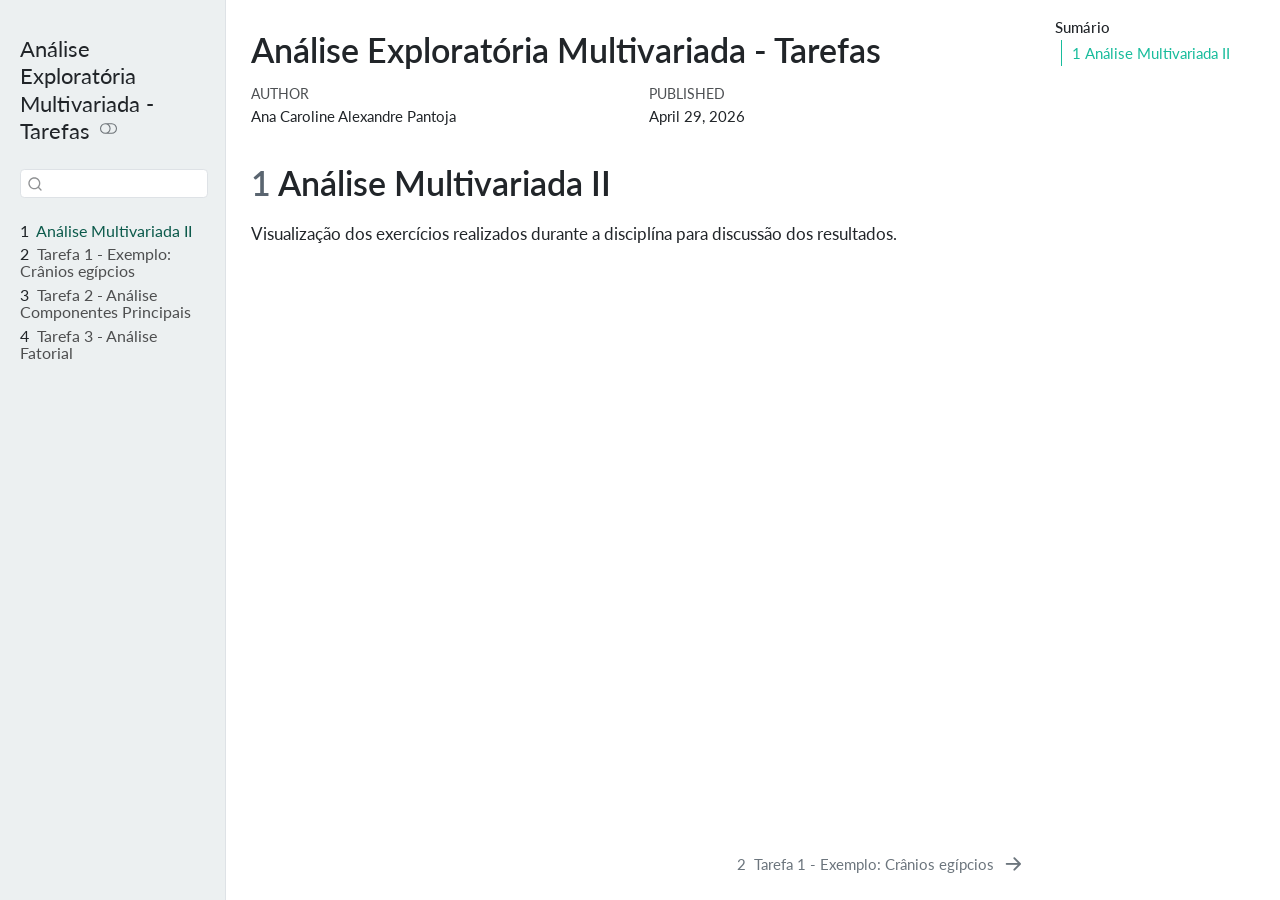
==== commit 7dfa2c3d: "29.04.2026 redefinindo as formas de visualização." ====
--- a/docs/index.html
+++ b/docs/index.html
@@ -2,15 +2,18 @@
 <html xmlns="http://www.w3.org/1999/xhtml" lang="en" xml:lang="en"><head>
 
 <meta charset="utf-8">
-<meta name="generator" content="quarto-1.8.25">
+<meta name="generator" content="quarto-1.9.36">
 
 <meta name="viewport" content="width=device-width, initial-scale=1.0, user-scalable=yes">
 
 <meta name="author" content="Ana Caroline Alexandre Pantoja">
-<meta name="dcterms.date" content="2026-04-13">
+<meta name="dcterms.date" content="2026-04-29">
 
 <title>Análise Exploratória Multivariada - Tarefas</title>
 <style>
+/* Default styles provided by pandoc.
+** See https://pandoc.org/MANUAL.html#variables-for-html for config info.
+*/
 code{white-space: pre-wrap;}
 span.smallcaps{font-variant: small-caps;}
 div.columns{display: flex; gap: min(4vw, 1.5em);}
@@ -32,22 +35,21 @@
 <script src="site_libs/quarto-search/fuse.min.js"></script>
 <script src="site_libs/quarto-search/quarto-search.js"></script>
 <meta name="quarto:offset" content="./">
-<link href="./ACP.html" rel="next">
+<link href="./tarefa_1_multi.html" rel="next">
 <script src="site_libs/quarto-html/quarto.js" type="module"></script>
 <script src="site_libs/quarto-html/tabsets/tabsets.js" type="module"></script>
-<script src="site_libs/quarto-html/axe/axe-check.js" type="module"></script>
 <script src="site_libs/quarto-html/popper.min.js"></script>
 <script src="site_libs/quarto-html/tippy.umd.min.js"></script>
 <script src="site_libs/quarto-html/anchor.min.js"></script>
 <link href="site_libs/quarto-html/tippy.css" rel="stylesheet">
-<link href="site_libs/quarto-html/quarto-syntax-highlighting-7b89279ff1a6dce999919e0e67d4d9ec.css" rel="stylesheet" class="quarto-color-scheme" id="quarto-text-highlighting-styles">
-<link href="site_libs/quarto-html/quarto-syntax-highlighting-dark-707d8167ce6003fca903bfe2be84ab7f.css" rel="stylesheet" class="quarto-color-scheme quarto-color-alternate" id="quarto-text-highlighting-styles">
-<link href="site_libs/quarto-html/quarto-syntax-highlighting-7b89279ff1a6dce999919e0e67d4d9ec.css" rel="stylesheet" class="quarto-color-scheme-extra" id="quarto-text-highlighting-styles">
+<link href="site_libs/quarto-html/quarto-syntax-highlighting-845c23b38eaddc0f92fda52bfe77a8c8.css" rel="stylesheet" class="quarto-color-scheme" id="quarto-text-highlighting-styles">
+<link href="site_libs/quarto-html/quarto-syntax-highlighting-dark-f418161beb48e0141c760e455f12af2c.css" rel="stylesheet" class="quarto-color-scheme quarto-color-alternate" id="quarto-text-highlighting-styles">
+<link href="site_libs/quarto-html/quarto-syntax-highlighting-845c23b38eaddc0f92fda52bfe77a8c8.css" rel="stylesheet" class="quarto-color-scheme-extra" id="quarto-text-highlighting-styles">
 <script src="site_libs/bootstrap/bootstrap.min.js"></script>
 <link href="site_libs/bootstrap/bootstrap-icons.css" rel="stylesheet">
-<link href="site_libs/bootstrap/bootstrap-eb767fe655e6f8c8224c258eed8bcfd8.min.css" rel="stylesheet" append-hash="true" class="quarto-color-scheme" id="quarto-bootstrap" data-mode="light">
-<link href="site_libs/bootstrap/bootstrap-dark-0d23d6da6e18eb1e53161bd2c3430360.min.css" rel="stylesheet" append-hash="true" class="quarto-color-scheme quarto-color-alternate" id="quarto-bootstrap" data-mode="dark">
-<link href="site_libs/bootstrap/bootstrap-eb767fe655e6f8c8224c258eed8bcfd8.min.css" rel="stylesheet" append-hash="true" class="quarto-color-scheme-extra" id="quarto-bootstrap" data-mode="light">
+<link href="site_libs/bootstrap/bootstrap-69f5d87fce721c7161903b402ddf0ba0.min.css" rel="stylesheet" append-hash="true" class="quarto-color-scheme" id="quarto-bootstrap" data-mode="light">
+<link href="site_libs/bootstrap/bootstrap-dark-444540097a86f2e28880b84aa5e54a8e.min.css" rel="stylesheet" append-hash="true" class="quarto-color-scheme quarto-color-alternate" id="quarto-bootstrap" data-mode="dark">
+<link href="site_libs/bootstrap/bootstrap-69f5d87fce721c7161903b402ddf0ba0.min.css" rel="stylesheet" append-hash="true" class="quarto-color-scheme-extra" id="quarto-bootstrap" data-mode="light">
 <script id="quarto-search-options" type="application/json">{
   "location": "sidebar",
   "copy-button": false,
@@ -75,24 +77,6 @@
     "search-label": "Search"
   }
 }</script>
-<link href="site_libs/htmltools-fill-0.5.9/fill.css" rel="stylesheet">
-
-<script src="site_libs/htmlwidgets-1.6.4/htmlwidgets.js"></script>
-
-<script src="site_libs/plotly-binding-4.11.0/plotly.js"></script>
-
-<script src="site_libs/typedarray-0.1/typedarray.min.js"></script>
-
-<script src="site_libs/jquery-3.5.1/jquery.min.js"></script>
-
-<link href="site_libs/crosstalk-1.2.2/css/crosstalk.min.css" rel="stylesheet">
-
-<script src="site_libs/crosstalk-1.2.2/js/crosstalk.min.js"></script>
-
-<link href="site_libs/plotly-htmlwidgets-css-2.11.1/plotly-htmlwidgets.css" rel="stylesheet">
-
-<script src="site_libs/plotly-main-2.11.1/plotly-latest.min.js"></script>
-
 
 
 </head>
@@ -268,7 +252,7 @@
       <button type="button" class="quarto-btn-toggle btn" data-bs-toggle="collapse" role="button" data-bs-target=".quarto-sidebar-collapse-item" aria-controls="quarto-sidebar" aria-expanded="false" aria-label="Toggle sidebar navigation" onclick="if (window.quartoToggleHeadroom) { window.quartoToggleHeadroom(); }">
         <i class="bi bi-layout-text-sidebar-reverse"></i>
       </button>
-        <nav class="quarto-page-breadcrumbs" aria-label="breadcrumb"><ol class="breadcrumb"><li class="breadcrumb-item"><a href="./index.html"><span class="chapter-number">1</span>&nbsp; <span class="chapter-title">Tarefa 1 - Exemplo: Crânios egípcios</span></a></li></ol></nav>
+        <nav class="quarto-page-breadcrumbs" aria-label="breadcrumb"><ol class="breadcrumb"><li class="breadcrumb-item"><a href="./index.html"><span class="chapter-number">1</span>&nbsp; <span class="chapter-title">Análise Multivariada II</span></a></li></ol></nav>
         <a class="flex-grow-1" role="navigation" data-bs-toggle="collapse" data-bs-target=".quarto-sidebar-collapse-item" aria-controls="quarto-sidebar" aria-expanded="false" aria-label="Toggle sidebar navigation" onclick="if (window.quartoToggleHeadroom) { window.quartoToggleHeadroom(); }">      
         </a>
       <button type="button" class="btn quarto-search-button" aria-label="Search" onclick="window.quartoOpenSearch();">
@@ -281,9 +265,7 @@
 <div id="quarto-content" class="quarto-container page-columns page-rows-contents page-layout-full">
 <!-- sidebar -->
   <nav id="quarto-sidebar" class="sidebar collapse collapse-horizontal quarto-sidebar-collapse-item sidebar-navigation docked overflow-auto">
-    <div class="pt-lg-2 mt-2 text-left sidebar-header sidebar-header-stacked">
-      <a href="./index.html" class="sidebar-logo-link">
-      </a>
+    <div class="pt-lg-2 mt-2 text-left sidebar-header">
     <div class="sidebar-title mb-0 py-0">
       <a href="./">Análise Exploratória Multivariada - Tarefas</a> 
         <div class="sidebar-tools-main">
@@ -301,13 +283,25 @@
         <li class="sidebar-item">
   <div class="sidebar-item-container"> 
   <a href="./index.html" class="sidebar-item-text sidebar-link active">
- <span class="menu-text"><span class="chapter-number">1</span>&nbsp; <span class="chapter-title">Tarefa 1 - Exemplo: Crânios egípcios</span></span></a>
+ <span class="menu-text"><span class="chapter-number">1</span>&nbsp; <span class="chapter-title">Análise Multivariada II</span></span></a>
   </div>
 </li>
         <li class="sidebar-item">
   <div class="sidebar-item-container"> 
-  <a href="./ACP.html" class="sidebar-item-text sidebar-link">
- <span class="menu-text"><span class="chapter-number">2</span>&nbsp; <span class="chapter-title">Tarefa 2 - Análise Componentes Principais</span></span></a>
+  <a href="./tarefa_1_multi.html" class="sidebar-item-text sidebar-link">
+ <span class="menu-text"><span class="chapter-number">2</span>&nbsp; <span class="chapter-title">Tarefa 1 - Exemplo: Crânios egípcios</span></span></a>
+  </div>
+</li>
+        <li class="sidebar-item">
+  <div class="sidebar-item-container"> 
+  <a href="./tarefa2_ACP.html" class="sidebar-item-text sidebar-link">
+ <span class="menu-text"><span class="chapter-number">3</span>&nbsp; <span class="chapter-title">Tarefa 2 - Análise Componentes Principais</span></span></a>
+  </div>
+</li>
+        <li class="sidebar-item">
+  <div class="sidebar-item-container"> 
+  <a href="./tarefa3_AF.html" class="sidebar-item-text sidebar-link">
+ <span class="menu-text"><span class="chapter-number">4</span>&nbsp; <span class="chapter-title">Tarefa 3 - Análise Fatorial</span></span></a>
   </div>
 </li>
     </ul>
@@ -320,21 +314,7 @@
     <h2 id="toc-title">Sumário</h2>
    
   <ul>
-  <li><a href="#tarefa-1---exemplo-crânios-egípcios" id="toc-tarefa-1---exemplo-crânios-egípcios" class="nav-link active" data-scroll-target="#tarefa-1---exemplo-crânios-egípcios"><span class="header-section-number">1</span> Tarefa 1 - Exemplo: Crânios egípcios</a>
-  <ul class="collapse">
-  <li><a href="#sobre-o-exemplo-escolhido" id="toc-sobre-o-exemplo-escolhido" class="nav-link" data-scroll-target="#sobre-o-exemplo-escolhido"><span class="header-section-number">1.1</span> Sobre o exemplo escolhido:</a></li>
-  <li><a href="#visualizando-os-dados" id="toc-visualizando-os-dados" class="nav-link" data-scroll-target="#visualizando-os-dados"><span class="header-section-number">1.2</span> Visualizando os dados</a>
-  <ul class="collapse">
-  <li><a href="#valores-típicos" id="toc-valores-típicos" class="nav-link" data-scroll-target="#valores-típicos"><span class="header-section-number">1.2.1</span> Valores típicos</a></li>
-  <li><a href="#variabilidade" id="toc-variabilidade" class="nav-link" data-scroll-target="#variabilidade"><span class="header-section-number">1.2.2</span> Variabilidade</a></li>
-  <li><a href="#valores-atípicosoutliers" id="toc-valores-atípicosoutliers" class="nav-link" data-scroll-target="#valores-atípicosoutliers"><span class="header-section-number">1.2.3</span> Valores Atípicos(outliers)</a></li>
-  <li><a href="#simetria" id="toc-simetria" class="nav-link" data-scroll-target="#simetria"><span class="header-section-number">1.2.4</span> Simetria</a></li>
-  </ul></li>
-  <li><a href="#gráfico-de-faces-de-chernoff" id="toc-gráfico-de-faces-de-chernoff" class="nav-link" data-scroll-target="#gráfico-de-faces-de-chernoff"><span class="header-section-number">1.3</span> Gráfico de Faces de Chernoff</a></li>
-  <li><a href="#gráfico-de-pares" id="toc-gráfico-de-pares" class="nav-link" data-scroll-target="#gráfico-de-pares"><span class="header-section-number">1.4</span> Gráfico de Pares</a></li>
-  <li><a href="#coeficiênte-de-variação" id="toc-coeficiênte-de-variação" class="nav-link" data-scroll-target="#coeficiênte-de-variação"><span class="header-section-number">1.5</span> Coeficiênte de Variação</a></li>
-  <li><a href="#perfis-das-variáveis" id="toc-perfis-das-variáveis" class="nav-link" data-scroll-target="#perfis-das-variáveis"><span class="header-section-number">1.6</span> Perfis das Variáveis</a></li>
-  </ul></li>
+  <li><a href="#análise-multivariada-ii" id="toc-análise-multivariada-ii" class="nav-link active" data-scroll-target="#análise-multivariada-ii"><span class="header-section-number">1</span> Análise Multivariada II</a></li>
   </ul>
 </nav>
     </div>
@@ -361,7 +341,7 @@
     <div>
     <div class="quarto-title-meta-heading">Published</div>
     <div class="quarto-title-meta-contents">
-      <p class="date">April 13, 2026</p>
+      <p class="date">April 29, 2026</p>
     </div>
   </div>
   
@@ -373,137 +353,11 @@
 </header>
 
 
-<section id="tarefa-1---exemplo-crânios-egípcios" class="level1" data-number="1">
-<h1 data-number="1"><span class="header-section-number">1</span> Tarefa 1 - Exemplo: Crânios egípcios</h1>
-<section id="sobre-o-exemplo-escolhido" class="level2" data-number="1.1">
-<h2 data-number="1.1" class="anchored" data-anchor-id="sobre-o-exemplo-escolhido"><span class="header-section-number">1.1</span> Sobre o exemplo escolhido:</h2>
-<p>O conjunto de dados “Egyptian skulls” contém informações sobre crânios egípcios masculinos (em mm) da área de Tebas, no Egito. Há cinco amostras de 30 crânios cada uma do período pré-dinástico primitivo (cerca de 4000 a.C.), do período pré-dinástico antigo (cerca de 3300 a.C.), das 12ª e 13ª dinastias (cerca de 1850 a.C.), do período Ptolemaico (cerca de 200 a.C.) e do período Romano (cerca de 150 d.C.). Quatro medidas são apresentadas para cada crânio.</p>
-<p>Questões abordadas no livro, são:</p>
-<ol type="1">
-<li><p>Como estão relacionadas as quatro medidas?</p></li>
-<li><p>Existem diferenças estatisticamente significantes nas médias amostrais das variáveis, e, se existem, essas diferenças refletem mudanças graduais ao longo do tempo na forma e no tamanho dos crânios?</p></li>
-<li><p>Existem diferenças significantes nos desvios padrão amostrais para as variáveis, e, se existem, essas diferenças refletem mudanças graduais ao longo do tempo na quantidade de variação?</p></li>
-<li><p>É possível construir uma função das quatro variáveis que, em algum sentido, descreva as mudanças ao longo do tempo?</p></li>
-</ol>
-</section>
-<section id="visualizando-os-dados" class="level2" data-number="1.2">
-<h2 data-number="1.2" class="anchored" data-anchor-id="visualizando-os-dados"><span class="header-section-number">1.2</span> Visualizando os dados</h2>
-<div class="cell">
-<div class="cell-output cell-output-stdout">
-<pre><code># A tibble: 6 × 5
-  period   maximum_breadth basibregmatic_height basialveolar_length nasal_height
-  &lt;fct&gt;              &lt;dbl&gt;                &lt;dbl&gt;               &lt;dbl&gt;        &lt;dbl&gt;
-1 Early p…             131                  138                  89           49
-2 Early p…             125                  131                  92           48
-3 Early p…             131                  132                  99           50
-4 Early p…             119                  132                  96           44
-5 Early p…             136                  143                 100           54
-6 Early p…             138                  137                  89           56</code></pre>
-</div>
-</div>
-<div class="cell">
-<div class="cell-output-display">
-<div class="plotly html-widget html-fill-item" id="htmlwidget-059ef3297d5682f24e8e" style="width:100%;height:464px;"></div>
-<script type="application/json" data-for="htmlwidget-059ef3297d5682f24e8e">{"x":{"data":[{"x":[1,1,1,1,1,1,1,1,1,1,1,1,1,1,1,1,1,1,1,1,1,1,1,1,1,1,1,1,1,1,2,2,2,2,2,2,2,2,2,2,2,2,2,2,2,2,2,2,2,2,2,2,2,2,2,2,2,2,2,2,3,3,3,3,3,3,3,3,3,3,3,3,3,3,3,3,3,3,3,3,3,3,3,3,3,3,3,3,3,3,4,4,4,4,4,4,4,4,4,4,4,4,4,4,4,4,4,4,4,4,4,4,4,4,4,4,4,4,4,4,5,5,5,5,5,5,5,5,5,5,5,5,5,5,5,5,5,5,5,5,5,5,5,5,5,5,5,5,5,5],"y":[131,125,131,119,136,138,139,125,131,134,129,134,126,132,141,131,135,132,139,132,126,135,134,128,130,138,128,127,131,124,124,133,138,148,126,135,132,133,131,133,133,131,131,138,130,131,138,123,130,134,137,126,135,129,134,131,132,130,135,130,137,129,132,130,134,140,138,136,136,126,137,137,136,137,129,135,129,134,138,136,132,133,138,130,136,134,136,133,138,138,137,141,141,135,133,131,140,139,140,138,132,134,135,133,136,134,131,129,136,131,139,144,141,130,133,138,131,136,132,135,137,136,128,130,138,126,136,126,132,139,143,141,135,137,142,139,138,137,133,145,138,131,143,134,132,137,129,140,147,136],"hoverinfo":"y","type":"box","fillcolor":"rgba(255,255,255,1)","marker":{"opacity":null,"outliercolor":"rgba(0,0,0,1)","line":{"width":1.8897637795275593,"color":"rgba(0,0,0,1)"},"size":5.6692913385826778},"line":{"color":"rgba(51,51,51,1)","width":1.8897637795275593},"showlegend":false,"xaxis":"x","yaxis":"y","frame":null}],"layout":{"margin":{"t":50,"r":50,"b":50,"l":50},"paper_bgcolor":"rgba(255,255,255,1)","font":{"color":"rgba(0,0,0,1)","family":"","size":14.611872146118724},"title":{"text":"Boxplot da Largura Máxima por Período","font":{"color":"rgba(0,0,0,1)","family":"","size":17.534246575342465},"x":0,"xref":"paper"},"xaxis":{"domain":[0,1],"automargin":true,"type":"linear","autorange":false,"range":[0.40000000000000002,5.5999999999999996],"tickmode":"array","ticktext":["Early predynastic","Late predynastic","12th and 13th Dynasty","Ptolemaic period","Roman period"],"tickvals":[1,2,3,4,5],"categoryorder":"array","categoryarray":["Early predynastic","Late predynastic","12th and 13th Dynasty","Ptolemaic period","Roman period"],"nticks":null,"ticks":"","tickcolor":null,"ticklen":3.6529680365296811,"tickwidth":0,"showticklabels":true,"tickfont":{"color":"rgba(77,77,77,1)","family":"","size":11.68949771689498},"tickangle":-0,"showline":false,"linecolor":null,"linewidth":0,"showgrid":true,"gridcolor":"rgba(235,235,235,1)","gridwidth":0,"zeroline":false,"anchor":"y","title":{"text":"Período","font":{"color":"rgba(0,0,0,1)","family":"","size":14.611872146118724}},"hoverformat":".2f"},"yaxis":{"domain":[0,1],"automargin":true,"type":"linear","autorange":false,"range":[117.55,149.44999999999999],"tickmode":"array","ticktext":["120","130","140"],"tickvals":[120,130,140],"categoryorder":"array","categoryarray":["120","130","140"],"nticks":null,"ticks":"","tickcolor":null,"ticklen":3.6529680365296811,"tickwidth":0,"showticklabels":true,"tickfont":{"color":"rgba(77,77,77,1)","family":"","size":11.68949771689498},"tickangle":-0,"showline":false,"linecolor":null,"linewidth":0,"showgrid":true,"gridcolor":"rgba(235,235,235,1)","gridwidth":0,"zeroline":false,"anchor":"x","title":{"text":"Largura Máxima (mm)","font":{"color":"rgba(0,0,0,1)","family":"","size":14.611872146118724}},"hoverformat":".2f"},"shapes":[{"type":"rect","fillcolor":null,"line":{"color":null,"width":0,"linetype":[]},"yref":"paper","xref":"paper","layer":"below","x0":0,"x1":1,"y0":0,"y1":1}],"showlegend":false,"legend":{"bgcolor":null,"bordercolor":null,"borderwidth":0,"font":{"color":"rgba(0,0,0,1)","family":"","size":11.68949771689498}},"hovermode":"closest","barmode":"relative"},"config":{"doubleClick":"reset","modeBarButtonsToAdd":["hoverclosest","hovercompare"],"showSendToCloud":false},"source":"A","attrs":{"19287e013be0":{"x":{},"y":{},"type":"box"}},"cur_data":"19287e013be0","visdat":{"19287e013be0":["function (y) ","x"]},"highlight":{"on":"plotly_click","persistent":false,"dynamic":false,"selectize":false,"opacityDim":0.20000000000000001,"selected":{"opacity":1},"debounce":0},"shinyEvents":["plotly_hover","plotly_click","plotly_selected","plotly_relayout","plotly_brushed","plotly_brushing","plotly_clickannotation","plotly_doubleclick","plotly_deselect","plotly_afterplot","plotly_sunburstclick"],"base_url":"https://plot.ly"},"evals":[],"jsHooks":[]}</script>
-</div>
-</div>
-<div class="cell">
-<div class="cell-output-display">
-<div class="plotly html-widget html-fill-item" id="htmlwidget-bfd69e7776e240bc504e" style="width:100%;height:464px;"></div>
-<script type="application/json" data-for="htmlwidget-bfd69e7776e240bc504e">{"x":{"data":[{"x":[1,1,1,1,1,1,1,1,1,1,1,1,1,1,1,1,1,1,1,1,1,1,1,1,1,1,1,1,1,1,2,2,2,2,2,2,2,2,2,2,2,2,2,2,2,2,2,2,2,2,2,2,2,2,2,2,2,2,2,2,3,3,3,3,3,3,3,3,3,3,3,3,3,3,3,3,3,3,3,3,3,3,3,3,3,3,3,3,3,3,4,4,4,4,4,4,4,4,4,4,4,4,4,4,4,4,4,4,4,4,4,4,4,4,4,4,4,4,4,4,5,5,5,5,5,5,5,5,5,5,5,5,5,5,5,5,5,5,5,5,5,5,5,5,5,5,5,5,5,5],"y":[138,131,132,132,143,137,130,136,134,134,138,121,129,136,140,134,137,133,136,131,133,135,124,134,130,135,132,129,136,138,138,134,134,129,124,136,145,130,134,125,136,139,136,134,136,128,129,131,129,130,136,131,136,126,139,134,130,132,132,128,141,133,138,134,134,133,138,145,131,136,129,139,126,133,142,138,135,125,134,135,130,131,137,127,133,123,137,131,133,133,134,128,130,131,120,135,137,130,134,140,133,134,135,136,130,137,141,135,128,125,130,124,131,131,128,126,142,138,136,130,123,131,126,134,127,138,138,126,132,135,120,136,135,134,135,134,125,135,125,129,136,129,126,124,127,125,128,135,129,133],"hoverinfo":"y","type":"box","fillcolor":"rgba(255,255,255,1)","marker":{"opacity":null,"outliercolor":"rgba(0,0,0,1)","line":{"width":1.8897637795275593,"color":"rgba(0,0,0,1)"},"size":5.6692913385826778},"line":{"color":"rgba(51,51,51,1)","width":1.8897637795275593},"showlegend":false,"xaxis":"x","yaxis":"y","frame":null}],"layout":{"margin":{"t":50,"r":50,"b":50,"l":50},"paper_bgcolor":"rgba(255,255,255,1)","font":{"color":"rgba(0,0,0,1)","family":"","size":14.611872146118724},"title":{"text":"Boxplot da Altura Basibregmática por Período","font":{"color":"rgba(0,0,0,1)","family":"","size":17.534246575342465},"x":0,"xref":"paper"},"xaxis":{"domain":[0,1],"automargin":true,"type":"linear","autorange":false,"range":[0.40000000000000002,5.5999999999999996],"tickmode":"array","ticktext":["Early predynastic","Late predynastic","12th and 13th Dynasty","Ptolemaic period","Roman period"],"tickvals":[1,2,3,4,5],"categoryorder":"array","categoryarray":["Early predynastic","Late predynastic","12th and 13th Dynasty","Ptolemaic period","Roman period"],"nticks":null,"ticks":"","tickcolor":null,"ticklen":3.6529680365296811,"tickwidth":0,"showticklabels":true,"tickfont":{"color":"rgba(77,77,77,1)","family":"","size":11.68949771689498},"tickangle":-0,"showline":false,"linecolor":null,"linewidth":0,"showgrid":true,"gridcolor":"rgba(235,235,235,1)","gridwidth":0,"zeroline":false,"anchor":"y","title":{"text":"Período","font":{"color":"rgba(0,0,0,1)","family":"","size":14.611872146118724}},"hoverformat":".2f"},"yaxis":{"domain":[0,1],"automargin":true,"type":"linear","autorange":false,"range":[118.75,146.25],"tickmode":"array","ticktext":["120","125","130","135","140","145"],"tickvals":[120,125,130,135,140,145],"categoryorder":"array","categoryarray":["120","125","130","135","140","145"],"nticks":null,"ticks":"","tickcolor":null,"ticklen":3.6529680365296811,"tickwidth":0,"showticklabels":true,"tickfont":{"color":"rgba(77,77,77,1)","family":"","size":11.68949771689498},"tickangle":-0,"showline":false,"linecolor":null,"linewidth":0,"showgrid":true,"gridcolor":"rgba(235,235,235,1)","gridwidth":0,"zeroline":false,"anchor":"x","title":{"text":"Altura Basibregmática (mm)","font":{"color":"rgba(0,0,0,1)","family":"","size":14.611872146118724}},"hoverformat":".2f"},"shapes":[{"type":"rect","fillcolor":null,"line":{"color":null,"width":0,"linetype":[]},"yref":"paper","xref":"paper","layer":"below","x0":0,"x1":1,"y0":0,"y1":1}],"showlegend":false,"legend":{"bgcolor":null,"bordercolor":null,"borderwidth":0,"font":{"color":"rgba(0,0,0,1)","family":"","size":11.68949771689498}},"hovermode":"closest","barmode":"relative"},"config":{"doubleClick":"reset","modeBarButtonsToAdd":["hoverclosest","hovercompare"],"showSendToCloud":false},"source":"A","attrs":{"19286fae3a8e":{"x":{},"y":{},"type":"box"}},"cur_data":"19286fae3a8e","visdat":{"19286fae3a8e":["function (y) ","x"]},"highlight":{"on":"plotly_click","persistent":false,"dynamic":false,"selectize":false,"opacityDim":0.20000000000000001,"selected":{"opacity":1},"debounce":0},"shinyEvents":["plotly_hover","plotly_click","plotly_selected","plotly_relayout","plotly_brushed","plotly_brushing","plotly_clickannotation","plotly_doubleclick","plotly_deselect","plotly_afterplot","plotly_sunburstclick"],"base_url":"https://plot.ly"},"evals":[],"jsHooks":[]}</script>
-</div>
-</div>
-<div class="cell">
-<div class="cell-output-display">
-<div class="plotly html-widget html-fill-item" id="htmlwidget-ef2dd6abdd6cbfb7504c" style="width:100%;height:464px;"></div>
-<script type="application/json" data-for="htmlwidget-ef2dd6abdd6cbfb7504c">{"x":{"data":[{"x":[1,1,1,1,1,1,1,1,1,1,1,1,1,1,1,1,1,1,1,1,1,1,1,1,1,1,1,1,1,1,2,2,2,2,2,2,2,2,2,2,2,2,2,2,2,2,2,2,2,2,2,2,2,2,2,2,2,2,2,2,3,3,3,3,3,3,3,3,3,3,3,3,3,3,3,3,3,3,3,3,3,3,3,3,3,3,3,3,3,3,4,4,4,4,4,4,4,4,4,4,4,4,4,4,4,4,4,4,4,4,4,4,4,4,4,4,4,4,4,4,5,5,5,5,5,5,5,5,5,5,5,5,5,5,5,5,5,5,5,5,5,5,5,5,5,5,5,5,5,5],"y":[89,92,99,96,100,89,108,93,102,99,95,95,109,100,100,97,103,93,96,101,102,103,93,103,104,100,93,106,114,101,101,97,98,104,95,98,100,102,96,94,103,98,99,98,104,98,107,101,105,93,106,100,97,91,101,90,104,93,98,101,96,93,87,106,96,98,95,99,92,95,100,97,101,90,104,102,92,90,96,94,91,100,94,99,91,95,101,96,100,91,107,95,87,99,91,90,94,90,90,100,90,97,99,95,99,93,99,95,93,88,94,86,97,98,92,97,95,94,92,100,91,95,91,92,86,101,97,92,99,92,95,101,95,93,96,95,99,96,92,89,92,97,88,91,97,85,81,103,87,97],"hoverinfo":"y","type":"box","fillcolor":"rgba(255,255,255,1)","marker":{"opacity":null,"outliercolor":"rgba(0,0,0,1)","line":{"width":1.8897637795275593,"color":"rgba(0,0,0,1)"},"size":5.6692913385826778},"line":{"color":"rgba(51,51,51,1)","width":1.8897637795275593},"showlegend":false,"xaxis":"x","yaxis":"y","frame":null}],"layout":{"margin":{"t":50,"r":50,"b":50,"l":50},"paper_bgcolor":"rgba(255,255,255,1)","font":{"color":"rgba(0,0,0,1)","family":"","size":14.611872146118724},"title":{"text":"Boxplot da Comprimento Basialveolar por Período","font":{"color":"rgba(0,0,0,1)","family":"","size":17.534246575342465},"x":0,"xref":"paper"},"xaxis":{"domain":[0,1],"automargin":true,"type":"linear","autorange":false,"range":[0.40000000000000002,5.5999999999999996],"tickmode":"array","ticktext":["Early predynastic","Late predynastic","12th and 13th Dynasty","Ptolemaic period","Roman period"],"tickvals":[1,2,3,4,5],"categoryorder":"array","categoryarray":["Early predynastic","Late predynastic","12th and 13th Dynasty","Ptolemaic period","Roman period"],"nticks":null,"ticks":"","tickcolor":null,"ticklen":3.6529680365296811,"tickwidth":0,"showticklabels":true,"tickfont":{"color":"rgba(77,77,77,1)","family":"","size":11.68949771689498},"tickangle":-0,"showline":false,"linecolor":null,"linewidth":0,"showgrid":true,"gridcolor":"rgba(235,235,235,1)","gridwidth":0,"zeroline":false,"anchor":"y","title":{"text":"Período","font":{"color":"rgba(0,0,0,1)","family":"","size":14.611872146118724}},"hoverformat":".2f"},"yaxis":{"domain":[0,1],"automargin":true,"type":"linear","autorange":false,"range":[79.349999999999994,115.65000000000001],"tickmode":"array","ticktext":["80","90","100","110"],"tickvals":[80,90,100,110],"categoryorder":"array","categoryarray":["80","90","100","110"],"nticks":null,"ticks":"","tickcolor":null,"ticklen":3.6529680365296811,"tickwidth":0,"showticklabels":true,"tickfont":{"color":"rgba(77,77,77,1)","family":"","size":11.68949771689498},"tickangle":-0,"showline":false,"linecolor":null,"linewidth":0,"showgrid":true,"gridcolor":"rgba(235,235,235,1)","gridwidth":0,"zeroline":false,"anchor":"x","title":{"text":"Comprimento Basialveolar (mm)","font":{"color":"rgba(0,0,0,1)","family":"","size":14.611872146118724}},"hoverformat":".2f"},"shapes":[{"type":"rect","fillcolor":null,"line":{"color":null,"width":0,"linetype":[]},"yref":"paper","xref":"paper","layer":"below","x0":0,"x1":1,"y0":0,"y1":1}],"showlegend":false,"legend":{"bgcolor":null,"bordercolor":null,"borderwidth":0,"font":{"color":"rgba(0,0,0,1)","family":"","size":11.68949771689498}},"hovermode":"closest","barmode":"relative"},"config":{"doubleClick":"reset","modeBarButtonsToAdd":["hoverclosest","hovercompare"],"showSendToCloud":false},"source":"A","attrs":{"1928288e70c":{"x":{},"y":{},"type":"box"}},"cur_data":"1928288e70c","visdat":{"1928288e70c":["function (y) ","x"]},"highlight":{"on":"plotly_click","persistent":false,"dynamic":false,"selectize":false,"opacityDim":0.20000000000000001,"selected":{"opacity":1},"debounce":0},"shinyEvents":["plotly_hover","plotly_click","plotly_selected","plotly_relayout","plotly_brushed","plotly_brushing","plotly_clickannotation","plotly_doubleclick","plotly_deselect","plotly_afterplot","plotly_sunburstclick"],"base_url":"https://plot.ly"},"evals":[],"jsHooks":[]}</script>
-</div>
-</div>
-<div class="cell">
-<div class="cell-output-display">
-<div class="plotly html-widget html-fill-item" id="htmlwidget-1581ad4102afdfc9b278" style="width:100%;height:464px;"></div>
-<script type="application/json" data-for="htmlwidget-1581ad4102afdfc9b278">{"x":{"data":[{"x":[1,1,1,1,1,1,1,1,1,1,1,1,1,1,1,1,1,1,1,1,1,1,1,1,1,1,1,1,1,1,2,2,2,2,2,2,2,2,2,2,2,2,2,2,2,2,2,2,2,2,2,2,2,2,2,2,2,2,2,2,3,3,3,3,3,3,3,3,3,3,3,3,3,3,3,3,3,3,3,3,3,3,3,3,3,3,3,3,3,3,4,4,4,4,4,4,4,4,4,4,4,4,4,4,4,4,4,4,4,4,4,4,4,4,4,4,4,4,4,4,5,5,5,5,5,5,5,5,5,5,5,5,5,5,5,5,5,5,5,5,5,5,5,5,5,5,5,5,5,5],"y":[49,48,50,44,54,56,48,48,51,51,50,53,51,50,51,54,50,53,50,49,51,47,53,50,49,55,53,48,54,46,48,48,45,51,45,52,54,48,50,46,53,51,56,49,53,45,53,51,47,54,49,48,52,50,49,53,50,52,54,51,52,47,48,50,45,50,47,55,46,56,53,50,50,49,47,55,50,60,51,53,52,50,51,45,49,52,54,49,55,46,54,53,49,51,46,50,60,48,51,52,53,54,50,52,55,52,55,47,54,48,53,50,53,53,51,54,53,55,52,51,50,49,57,52,47,52,58,45,55,54,51,54,56,53,52,47,51,54,50,47,46,44,54,55,52,57,52,48,48,51],"hoverinfo":"y","type":"box","fillcolor":"rgba(255,255,255,1)","marker":{"opacity":null,"outliercolor":"rgba(0,0,0,1)","line":{"width":1.8897637795275593,"color":"rgba(0,0,0,1)"},"size":5.6692913385826778},"line":{"color":"rgba(51,51,51,1)","width":1.8897637795275593},"showlegend":false,"xaxis":"x","yaxis":"y","frame":null}],"layout":{"margin":{"t":50,"r":50,"b":50,"l":50},"paper_bgcolor":"rgba(255,255,255,1)","font":{"color":"rgba(0,0,0,1)","family":"","size":14.611872146118724},"title":{"text":"Boxplot da Altura Nasal por Período","font":{"color":"rgba(0,0,0,1)","family":"","size":17.534246575342465},"x":0,"xref":"paper"},"xaxis":{"domain":[0,1],"automargin":true,"type":"linear","autorange":false,"range":[0.40000000000000002,5.5999999999999996],"tickmode":"array","ticktext":["Early predynastic","Late predynastic","12th and 13th Dynasty","Ptolemaic period","Roman period"],"tickvals":[1,2,3,4,5],"categoryorder":"array","categoryarray":["Early predynastic","Late predynastic","12th and 13th Dynasty","Ptolemaic period","Roman period"],"nticks":null,"ticks":"","tickcolor":null,"ticklen":3.6529680365296811,"tickwidth":0,"showticklabels":true,"tickfont":{"color":"rgba(77,77,77,1)","family":"","size":11.68949771689498},"tickangle":-0,"showline":false,"linecolor":null,"linewidth":0,"showgrid":true,"gridcolor":"rgba(235,235,235,1)","gridwidth":0,"zeroline":false,"anchor":"y","title":{"text":"Período","font":{"color":"rgba(0,0,0,1)","family":"","size":14.611872146118724}},"hoverformat":".2f"},"yaxis":{"domain":[0,1],"automargin":true,"type":"linear","autorange":false,"range":[43.200000000000003,60.799999999999997],"tickmode":"array","ticktext":["45","50","55","60"],"tickvals":[45,50,55,60],"categoryorder":"array","categoryarray":["45","50","55","60"],"nticks":null,"ticks":"","tickcolor":null,"ticklen":3.6529680365296811,"tickwidth":0,"showticklabels":true,"tickfont":{"color":"rgba(77,77,77,1)","family":"","size":11.68949771689498},"tickangle":-0,"showline":false,"linecolor":null,"linewidth":0,"showgrid":true,"gridcolor":"rgba(235,235,235,1)","gridwidth":0,"zeroline":false,"anchor":"x","title":{"text":"Altura Nasal (mm)","font":{"color":"rgba(0,0,0,1)","family":"","size":14.611872146118724}},"hoverformat":".2f"},"shapes":[{"type":"rect","fillcolor":null,"line":{"color":null,"width":0,"linetype":[]},"yref":"paper","xref":"paper","layer":"below","x0":0,"x1":1,"y0":0,"y1":1}],"showlegend":false,"legend":{"bgcolor":null,"bordercolor":null,"borderwidth":0,"font":{"color":"rgba(0,0,0,1)","family":"","size":11.68949771689498}},"hovermode":"closest","barmode":"relative"},"config":{"doubleClick":"reset","modeBarButtonsToAdd":["hoverclosest","hovercompare"],"showSendToCloud":false},"source":"A","attrs":{"1928700d1050":{"x":{},"y":{},"type":"box"}},"cur_data":"1928700d1050","visdat":{"1928700d1050":["function (y) ","x"]},"highlight":{"on":"plotly_click","persistent":false,"dynamic":false,"selectize":false,"opacityDim":0.20000000000000001,"selected":{"opacity":1},"debounce":0},"shinyEvents":["plotly_hover","plotly_click","plotly_selected","plotly_relayout","plotly_brushed","plotly_brushing","plotly_clickannotation","plotly_doubleclick","plotly_deselect","plotly_afterplot","plotly_sunburstclick"],"base_url":"https://plot.ly"},"evals":[],"jsHooks":[]}</script>
-</div>
-</div>
-<section id="valores-típicos" class="level3" data-number="1.2.1">
-<h3 data-number="1.2.1" class="anchored" data-anchor-id="valores-típicos"><span class="header-section-number">1.2.1</span> Valores típicos</h3>
-<p><strong>Largura Máxima e Altura Nasal</strong>: apresentam tendência de crescimento gradual ao longo dos período, com as maiores medianas registradas no período Romano.</p>
-<p><strong>Altura Basibregmática e Comprimento Basialveolar</strong>: mostram uma tendência descrescente, com redução dessas medidas craniana com o passar do tempo.</p>
-</section>
-<section id="variabilidade" class="level3" data-number="1.2.2">
-<h3 data-number="1.2.2" class="anchored" data-anchor-id="variabilidade"><span class="header-section-number">1.2.2</span> Variabilidade</h3>
-<p><strong>Mais homogêneos (menos variáveis)</strong>: períodos com caixas e hastes curtas, com 12ª e 13ª dinástico na Largura Máxima e o período Ptolomaico na Altura Basibregmática.</p>
-<p><strong>Mais heterogêneos (mais variáveis)</strong>: o período Pré-dinástico Primitivo apresenta maior disperção (caixas maiores e hastes longas), nas variáveis de largura e comprimento.</p>
-</section>
-<section id="valores-atípicosoutliers" class="level3" data-number="1.2.3">
-<h3 data-number="1.2.3" class="anchored" data-anchor-id="valores-atípicosoutliers"><span class="header-section-number">1.2.3</span> Valores Atípicos(outliers)</h3>
-<p>No boxplot de Largura Máxima, se observa ponto fora do padrão da época no período Pré-dinástico Antigo. Sendo identificado outliers em 3 dos 4 gráficos, sugerindo que houve crânios com medidas que fugiram ao padrão da época.</p>
-</section>
-<section id="simetria" class="level3" data-number="1.2.4">
-<h3 data-number="1.2.4" class="anchored" data-anchor-id="simetria"><span class="header-section-number">1.2.4</span> Simetria</h3>
-<p>Assimetria Positiva: mediana próxima ao fundo da caixa (Q1). Como na Largura Máxima no Período Ptolemaico.</p>
-<p>Assimetria Negatica: mediana próxima ao topo da caixa (Q3). Como no período Ptolomaico para o Comprimento Basialveolar.</p>
-<p>Simetria: mediana no centro da caixa e hastes equivalente. No período Romano na Largura Máxima, se pode observar uma distribuição aproximadamente simétrica.</p>
-<p>Se pode concluir que há um aumento gradual na Largura Máxima dos crânios ao longo dos séculos. O período mais homogêneo é o 12ª e 13ª dinástico, possuindo caixa mais compacta. Enquanto que o período Pré-dinástico antigo é mais heterogêneo, com haste inferior longa, indicando grande variabilidade entre crâneos de menor largura.</p>
-</section>
-</section>
-<section id="gráfico-de-faces-de-chernoff" class="level2" data-number="1.3">
-<h2 data-number="1.3" class="anchored" data-anchor-id="gráfico-de-faces-de-chernoff"><span class="header-section-number">1.3</span> Gráfico de Faces de Chernoff</h2>
-<div class="cell">
-<div class="cell-output-display">
-<div>
-<figure class="figure">
-<p><img src="index_files/figure-html/unnamed-chunk-8-1.png" class="img-fluid figure-img" width="672"></p>
-</figure>
-</div>
-</div>
-</div>
-</section>
-<section id="gráfico-de-pares" class="level2" data-number="1.4">
-<h2 data-number="1.4" class="anchored" data-anchor-id="gráfico-de-pares"><span class="header-section-number">1.4</span> Gráfico de Pares</h2>
-<div class="cell" data-menssage="false">
-<div class="cell-output-display">
-<div>
-<figure class="figure">
-<p><img src="index_files/figure-html/unnamed-chunk-9-1.png" class="img-fluid figure-img" width="672"></p>
-</figure>
-</div>
-</div>
-</div>
-</section>
-<section id="coeficiênte-de-variação" class="level2" data-number="1.5">
-<h2 data-number="1.5" class="anchored" data-anchor-id="coeficiênte-de-variação"><span class="header-section-number">1.5</span> Coeficiênte de Variação</h2>
-<div class="cell">
-<div class="cell-output-display">
-<div class="plotly html-widget html-fill-item" id="htmlwidget-ecbb30cb88cb6720f541" style="width:100%;height:464px;"></div>
-<script type="application/json" data-for="htmlwidget-ecbb30cb88cb6720f541">{"x":{"data":[{"orientation":"h","width":[0.17999999999999994,0.18000000000000016,0.17999999999999972,0.17999999999999972],"base":[0,0,0,0],"x":[3.8999999999999999,3.3500000000000001,5.9299999999999997,5.4699999999999998],"y":[0.64000000000000001,1.6400000000000001,2.6400000000000001,3.6400000000000001],"text":["reorder(Variavel, CV): maximum_breadth<br />CV: 3.90<br />period: Early predynastic","reorder(Variavel, CV): basibregmatic_height<br />CV: 3.35<br />period: Early predynastic","reorder(Variavel, CV): basialveolar_length<br />CV: 5.93<br />period: Early predynastic","reorder(Variavel, CV): nasal_height<br />CV: 5.47<br />period: Early predynastic"],"type":"bar","textposition":"none","marker":{"autocolorscale":false,"color":"rgba(241,238,246,1)","line":{"width":1.8897637795275593,"color":"transparent"}},"name":"Early predynastic","legendgroup":"Early predynastic","showlegend":true,"xaxis":"x","yaxis":"y","hoverinfo":"text","frame":null},{"orientation":"h","width":[0.17999999999999994,0.18000000000000016,0.17999999999999972,0.17999999999999972],"base":[0,0,0,0],"x":[3.6299999999999999,3.5,4.3899999999999997,5.8799999999999999],"y":[0.82000000000000006,1.8200000000000001,2.8199999999999998,3.8199999999999998],"text":["reorder(Variavel, CV): maximum_breadth<br />CV: 3.63<br />period: Late predynastic","reorder(Variavel, CV): basibregmatic_height<br />CV: 3.50<br />period: Late predynastic","reorder(Variavel, CV): basialveolar_length<br />CV: 4.39<br />period: Late predynastic","reorder(Variavel, CV): nasal_height<br />CV: 5.88<br />period: Late predynastic"],"type":"bar","textposition":"none","marker":{"autocolorscale":false,"color":"rgba(189,201,225,1)","line":{"width":1.8897637795275593,"color":"transparent"}},"name":"Late predynastic","legendgroup":"Late predynastic","showlegend":true,"xaxis":"x","yaxis":"y","hoverinfo":"text","frame":null},{"orientation":"h","width":[0.18000000000000005,0.17999999999999994,0.17999999999999972,0.17999999999999972],"base":[0,0,0,0],"x":[2.5899999999999999,3.7200000000000002,4.7400000000000002,7.0199999999999996],"y":[1,2,3,4],"text":["reorder(Variavel, CV): maximum_breadth<br />CV: 2.59<br />period: 12th and 13th Dynasty","reorder(Variavel, CV): basibregmatic_height<br />CV: 3.72<br />period: 12th and 13th Dynasty","reorder(Variavel, CV): basialveolar_length<br />CV: 4.74<br />period: 12th and 13th Dynasty","reorder(Variavel, CV): nasal_height<br />CV: 7.02<br />period: 12th and 13th Dynasty"],"type":"bar","textposition":"none","marker":{"autocolorscale":false,"color":"rgba(116,169,207,1)","line":{"width":1.8897637795275593,"color":"transparent"}},"name":"12th and 13th Dynasty","legendgroup":"12th and 13th Dynasty","showlegend":true,"xaxis":"x","yaxis":"y","hoverinfo":"text","frame":null},{"orientation":"h","width":[0.18000000000000016,0.17999999999999972,0.17999999999999972,0.17999999999999972],"base":[0,0,0,0],"x":[2.8900000000000001,3.8799999999999999,4.8600000000000003,5.4299999999999997],"y":[1.1799999999999999,2.1799999999999997,3.1799999999999997,4.1799999999999997],"text":["reorder(Variavel, CV): maximum_breadth<br />CV: 2.89<br />period: Ptolemaic period","reorder(Variavel, CV): basibregmatic_height<br />CV: 3.88<br />period: Ptolemaic period","reorder(Variavel, CV): basialveolar_length<br />CV: 4.86<br />period: Ptolemaic period","reorder(Variavel, CV): nasal_height<br />CV: 5.43<br />period: Ptolemaic period"],"type":"bar","textposition":"none","marker":{"autocolorscale":false,"color":"rgba(43,140,190,1)","line":{"width":1.8897637795275593,"color":"transparent"}},"name":"Ptolemaic period","legendgroup":"Ptolemaic period","showlegend":true,"xaxis":"x","yaxis":"y","hoverinfo":"text","frame":null},{"orientation":"h","width":[0.18000000000000016,0.17999999999999972,0.17999999999999972,0.17999999999999972],"base":[0,0,0,0],"x":[3.9300000000000002,3.8100000000000001,5.4100000000000001,7.2400000000000002],"y":[1.3599999999999999,2.3599999999999999,3.3599999999999999,4.3600000000000003],"text":["reorder(Variavel, CV): maximum_breadth<br />CV: 3.93<br />period: Roman period","reorder(Variavel, CV): basibregmatic_height<br />CV: 3.81<br />period: Roman period","reorder(Variavel, CV): basialveolar_length<br />CV: 5.41<br />period: Roman period","reorder(Variavel, CV): nasal_height<br />CV: 7.24<br />period: Roman period"],"type":"bar","textposition":"none","marker":{"autocolorscale":false,"color":"rgba(4,90,141,1)","line":{"width":1.8897637795275593,"color":"transparent"}},"name":"Roman period","legendgroup":"Roman period","showlegend":true,"xaxis":"x","yaxis":"y","hoverinfo":"text","frame":null}],"layout":{"margin":{"t":50,"r":50,"b":50,"l":50},"paper_bgcolor":"rgba(255,255,255,1)","font":{"color":"rgba(0,0,0,1)","family":"","size":14.611872146118724},"title":{"text":"Coeficiente de Variação por Período","font":{"color":"rgba(0,0,0,1)","family":"","size":17.534246575342465},"x":0,"xref":"paper"},"xaxis":{"domain":[0,1],"automargin":true,"type":"linear","autorange":false,"range":[-0.36200000000000004,7.6020000000000003],"tickmode":"array","ticktext":["0","2","4","6"],"tickvals":[0,2,4,6],"categoryorder":"array","categoryarray":["0","2","4","6"],"nticks":null,"ticks":"","tickcolor":null,"ticklen":3.6529680365296811,"tickwidth":0,"showticklabels":true,"tickfont":{"color":"rgba(77,77,77,1)","family":"","size":11.68949771689498},"tickangle":-0,"showline":false,"linecolor":null,"linewidth":0,"showgrid":true,"gridcolor":"rgba(235,235,235,1)","gridwidth":0,"zeroline":false,"anchor":"y","title":{"text":"Coeficiente de Variação (%)","font":{"color":"rgba(0,0,0,1)","family":"","size":14.611872146118724}},"hoverformat":".2f"},"yaxis":{"domain":[0,1],"automargin":true,"type":"linear","autorange":false,"range":[0.40000000000000002,4.5999999999999996],"tickmode":"array","ticktext":["maximum_breadth","basibregmatic_height","basialveolar_length","nasal_height"],"tickvals":[1,2,3,4],"categoryorder":"array","categoryarray":["maximum_breadth","basibregmatic_height","basialveolar_length","nasal_height"],"nticks":null,"ticks":"","tickcolor":null,"ticklen":3.6529680365296811,"tickwidth":0,"showticklabels":true,"tickfont":{"color":"rgba(77,77,77,1)","family":"","size":11.68949771689498},"tickangle":-0,"showline":false,"linecolor":null,"linewidth":0,"showgrid":true,"gridcolor":"rgba(235,235,235,1)","gridwidth":0,"zeroline":false,"anchor":"x","title":{"text":"Variáveis Craniométricas","font":{"color":"rgba(0,0,0,1)","family":"","size":14.611872146118724}},"hoverformat":".2f"},"shapes":[{"type":"rect","fillcolor":null,"line":{"color":null,"width":0,"linetype":[]},"yref":"paper","xref":"paper","layer":"below","x0":0,"x1":1,"y0":0,"y1":1}],"showlegend":true,"legend":{"bgcolor":null,"bordercolor":null,"borderwidth":0,"font":{"color":"rgba(0,0,0,1)","family":"","size":11.68949771689498},"title":{"text":"period","font":{"color":"rgba(0,0,0,1)","family":"","size":14.611872146118724}}},"hovermode":"closest","barmode":"relative"},"config":{"doubleClick":"reset","modeBarButtonsToAdd":["hoverclosest","hovercompare"],"showSendToCloud":false},"source":"A","attrs":{"19286d046497":{"x":{},"y":{},"fill":{},"type":"bar"}},"cur_data":"19286d046497","visdat":{"19286d046497":["function (y) ","x"]},"highlight":{"on":"plotly_click","persistent":false,"dynamic":false,"selectize":false,"opacityDim":0.20000000000000001,"selected":{"opacity":1},"debounce":0},"shinyEvents":["plotly_hover","plotly_click","plotly_selected","plotly_relayout","plotly_brushed","plotly_brushing","plotly_clickannotation","plotly_doubleclick","plotly_deselect","plotly_afterplot","plotly_sunburstclick"],"base_url":"https://plot.ly"},"evals":[],"jsHooks":[]}</script>
-</div>
-</div>
-<p>O gráfico indica que conforme passou os períodos do Pré-dinástico ao Romano, a variação nas característica crânianas tendeu a aumentar. Por media, o que se observa:</p>
-<ol type="1">
-<li><p>Altura Nasal: apresenta a maior variabilidade geral, com pico no período Romano, que evidencia que o formato do nariz era a característica mais diversa entre os indivíduos naquele período.</p></li>
-<li><p>Largura Máxima e Altura basibregmática: são as medidas mais homogêneas, com a maiora dos coeficientes estando abaixo de 4%.</p></li>
-</ol>
-<p>Como já observado, o período Romano se destaca por ter maior variação em quase todas as categorias, que evidencia uma maior diversidade biológica durante o período Romano, comparado aos períodos mais antigos.</p>
-<p>Na variável comprimento basialveolar, o período Pré-dinático primitvo mostra uma variação maior do que os períodos posteriores, quebrando um comportamento de crescimento gradual.</p>
-</section>
-<section id="perfis-das-variáveis" class="level2" data-number="1.6">
-<h2 data-number="1.6" class="anchored" data-anchor-id="perfis-das-variáveis"><span class="header-section-number">1.6</span> Perfis das Variáveis</h2>
-<div class="cell">
-<div class="cell-output-display">
-<div class="plotly html-widget html-fill-item" id="htmlwidget-f56869909979bce6ad6e" style="width:100%;height:464px;"></div>
-<script type="application/json" data-for="htmlwidget-f56869909979bce6ad6e">{"x":{"data":[{"x":[1,2,3,4],"y":[99.170000000000002,133.59999999999999,131.37,50.530000000000001],"text":["Variavel: basialveolar_length<br />round(Media, 2):  99.17<br />period: Early predynastic<br />period: Early predynastic","Variavel: basibregmatic_height<br />round(Media, 2): 133.60<br />period: Early predynastic<br />period: Early predynastic","Variavel: maximum_breadth<br />round(Media, 2): 131.37<br />period: Early predynastic<br />period: Early predynastic","Variavel: nasal_height<br />round(Media, 2):  50.53<br />period: Early predynastic<br />period: Early predynastic"],"type":"scatter","mode":"lines","line":{"width":3.7795275590551185,"color":"rgba(248,118,109,1)","dash":"solid"},"hoveron":"points","name":"Early predynastic","legendgroup":"Early predynastic","showlegend":true,"xaxis":"x","yaxis":"y","hoverinfo":"text","frame":null},{"x":[1,2,3,4],"y":[99.069999999999993,132.69999999999999,132.37,50.229999999999997],"text":["Variavel: basialveolar_length<br />round(Media, 2):  99.07<br />period: Late predynastic<br />period: Late predynastic","Variavel: basibregmatic_height<br />round(Media, 2): 132.70<br />period: Late predynastic<br />period: Late predynastic","Variavel: maximum_breadth<br />round(Media, 2): 132.37<br />period: Late predynastic<br />period: Late predynastic","Variavel: nasal_height<br />round(Media, 2):  50.23<br />period: Late predynastic<br />period: Late predynastic"],"type":"scatter","mode":"lines","line":{"width":3.7795275590551185,"color":"rgba(163,165,0,1)","dash":"solid"},"hoveron":"points","name":"Late predynastic","legendgroup":"Late predynastic","showlegend":true,"xaxis":"x","yaxis":"y","hoverinfo":"text","frame":null},{"x":[1,2,3,4],"y":[96.030000000000001,133.80000000000001,134.47,50.57],"text":["Variavel: basialveolar_length<br />round(Media, 2):  96.03<br />period: 12th and 13th Dynasty<br />period: 12th and 13th Dynasty","Variavel: basibregmatic_height<br />round(Media, 2): 133.80<br />period: 12th and 13th Dynasty<br />period: 12th and 13th Dynasty","Variavel: maximum_breadth<br />round(Media, 2): 134.47<br />period: 12th and 13th Dynasty<br />period: 12th and 13th Dynasty","Variavel: nasal_height<br />round(Media, 2):  50.57<br />period: 12th and 13th Dynasty<br />period: 12th and 13th Dynasty"],"type":"scatter","mode":"lines","line":{"width":3.7795275590551185,"color":"rgba(0,191,125,1)","dash":"solid"},"hoveron":"points","name":"12th and 13th Dynasty","legendgroup":"12th and 13th Dynasty","showlegend":true,"xaxis":"x","yaxis":"y","hoverinfo":"text","frame":null},{"x":[1,2,3,4],"y":[94.530000000000001,132.30000000000001,135.5,51.969999999999999],"text":["Variavel: basialveolar_length<br />round(Media, 2):  94.53<br />period: Ptolemaic period<br />period: Ptolemaic period","Variavel: basibregmatic_height<br />round(Media, 2): 132.30<br />period: Ptolemaic period<br />period: Ptolemaic period","Variavel: maximum_breadth<br />round(Media, 2): 135.50<br />period: Ptolemaic period<br />period: Ptolemaic period","Variavel: nasal_height<br />round(Media, 2):  51.97<br />period: Ptolemaic period<br />period: Ptolemaic period"],"type":"scatter","mode":"lines","line":{"width":3.7795275590551185,"color":"rgba(0,176,246,1)","dash":"solid"},"hoveron":"points","name":"Ptolemaic period","legendgroup":"Ptolemaic period","showlegend":true,"xaxis":"x","yaxis":"y","hoverinfo":"text","frame":null},{"x":[1,2,3,4],"y":[93.5,130.33000000000001,136.16999999999999,51.369999999999997],"text":["Variavel: basialveolar_length<br />round(Media, 2):  93.50<br />period: Roman period<br />period: Roman period","Variavel: basibregmatic_height<br />round(Media, 2): 130.33<br />period: Roman period<br />period: Roman period","Variavel: maximum_breadth<br />round(Media, 2): 136.17<br />period: Roman period<br />period: Roman period","Variavel: nasal_height<br />round(Media, 2):  51.37<br />period: Roman period<br />period: Roman period"],"type":"scatter","mode":"lines","line":{"width":3.7795275590551185,"color":"rgba(231,107,243,1)","dash":"solid"},"hoveron":"points","name":"Roman period","legendgroup":"Roman period","showlegend":true,"xaxis":"x","yaxis":"y","hoverinfo":"text","frame":null},{"x":[3,2,1,4],"y":[131.37,133.59999999999999,99.170000000000002,50.530000000000001],"text":["Variavel: maximum_breadth<br />round(Media, 2): 131.37<br />period: Early predynastic<br />period: Early predynastic","Variavel: basibregmatic_height<br />round(Media, 2): 133.60<br />period: Early predynastic<br />period: Early predynastic","Variavel: basialveolar_length<br />round(Media, 2):  99.17<br />period: Early predynastic<br />period: Early predynastic","Variavel: nasal_height<br />round(Media, 2):  50.53<br />period: Early predynastic<br />period: Early predynastic"],"type":"scatter","mode":"markers","marker":{"autocolorscale":false,"color":"rgba(248,118,109,1)","opacity":1,"size":11.338582677165356,"symbol":"circle","line":{"width":1.8897637795275593,"color":"rgba(248,118,109,1)"}},"hoveron":"points","name":"Early predynastic","legendgroup":"Early predynastic","showlegend":false,"xaxis":"x","yaxis":"y","hoverinfo":"text","frame":null},{"x":[3,2,1,4],"y":[132.37,132.69999999999999,99.069999999999993,50.229999999999997],"text":["Variavel: maximum_breadth<br />round(Media, 2): 132.37<br />period: Late predynastic<br />period: Late predynastic","Variavel: basibregmatic_height<br />round(Media, 2): 132.70<br />period: Late predynastic<br />period: Late predynastic","Variavel: basialveolar_length<br />round(Media, 2):  99.07<br />period: Late predynastic<br />period: Late predynastic","Variavel: nasal_height<br />round(Media, 2):  50.23<br />period: Late predynastic<br />period: Late predynastic"],"type":"scatter","mode":"markers","marker":{"autocolorscale":false,"color":"rgba(163,165,0,1)","opacity":1,"size":11.338582677165356,"symbol":"circle","line":{"width":1.8897637795275593,"color":"rgba(163,165,0,1)"}},"hoveron":"points","name":"Late predynastic","legendgroup":"Late predynastic","showlegend":false,"xaxis":"x","yaxis":"y","hoverinfo":"text","frame":null},{"x":[3,2,1,4],"y":[134.47,133.80000000000001,96.030000000000001,50.57],"text":["Variavel: maximum_breadth<br />round(Media, 2): 134.47<br />period: 12th and 13th Dynasty<br />period: 12th and 13th Dynasty","Variavel: basibregmatic_height<br />round(Media, 2): 133.80<br />period: 12th and 13th Dynasty<br />period: 12th and 13th Dynasty","Variavel: basialveolar_length<br />round(Media, 2):  96.03<br />period: 12th and 13th Dynasty<br />period: 12th and 13th Dynasty","Variavel: nasal_height<br />round(Media, 2):  50.57<br />period: 12th and 13th Dynasty<br />period: 12th and 13th Dynasty"],"type":"scatter","mode":"markers","marker":{"autocolorscale":false,"color":"rgba(0,191,125,1)","opacity":1,"size":11.338582677165356,"symbol":"circle","line":{"width":1.8897637795275593,"color":"rgba(0,191,125,1)"}},"hoveron":"points","name":"12th and 13th Dynasty","legendgroup":"12th and 13th Dynasty","showlegend":false,"xaxis":"x","yaxis":"y","hoverinfo":"text","frame":null},{"x":[3,2,1,4],"y":[135.5,132.30000000000001,94.530000000000001,51.969999999999999],"text":["Variavel: maximum_breadth<br />round(Media, 2): 135.50<br />period: Ptolemaic period<br />period: Ptolemaic period","Variavel: basibregmatic_height<br />round(Media, 2): 132.30<br />period: Ptolemaic period<br />period: Ptolemaic period","Variavel: basialveolar_length<br />round(Media, 2):  94.53<br />period: Ptolemaic period<br />period: Ptolemaic period","Variavel: nasal_height<br />round(Media, 2):  51.97<br />period: Ptolemaic period<br />period: Ptolemaic period"],"type":"scatter","mode":"markers","marker":{"autocolorscale":false,"color":"rgba(0,176,246,1)","opacity":1,"size":11.338582677165356,"symbol":"circle","line":{"width":1.8897637795275593,"color":"rgba(0,176,246,1)"}},"hoveron":"points","name":"Ptolemaic period","legendgroup":"Ptolemaic period","showlegend":false,"xaxis":"x","yaxis":"y","hoverinfo":"text","frame":null},{"x":[3,2,1,4],"y":[136.16999999999999,130.33000000000001,93.5,51.369999999999997],"text":["Variavel: maximum_breadth<br />round(Media, 2): 136.17<br />period: Roman period<br />period: Roman period","Variavel: basibregmatic_height<br />round(Media, 2): 130.33<br />period: Roman period<br />period: Roman period","Variavel: basialveolar_length<br />round(Media, 2):  93.50<br />period: Roman period<br />period: Roman period","Variavel: nasal_height<br />round(Media, 2):  51.37<br />period: Roman period<br />period: Roman period"],"type":"scatter","mode":"markers","marker":{"autocolorscale":false,"color":"rgba(231,107,243,1)","opacity":1,"size":11.338582677165356,"symbol":"circle","line":{"width":1.8897637795275593,"color":"rgba(231,107,243,1)"}},"hoveron":"points","name":"Roman period","legendgroup":"Roman period","showlegend":false,"xaxis":"x","yaxis":"y","hoverinfo":"text","frame":null}],"layout":{"margin":{"t":40.840182648401829,"r":7.3059360730593621,"b":37.260273972602747,"l":43.105022831050235},"paper_bgcolor":"rgba(255,255,255,1)","font":{"color":"rgba(0,0,0,1)","family":"","size":14.611872146118724},"title":{"text":"Perfil das Variáveis por Período","font":{"color":"rgba(0,0,0,1)","family":"","size":17.534246575342465},"x":0,"xref":"paper"},"xaxis":{"domain":[0,1],"automargin":true,"type":"linear","autorange":false,"range":[0.40000000000000002,4.5999999999999996],"tickmode":"array","ticktext":["basialveolar_length","basibregmatic_height","maximum_breadth","nasal_height"],"tickvals":[1,2,3,4],"categoryorder":"array","categoryarray":["basialveolar_length","basibregmatic_height","maximum_breadth","nasal_height"],"nticks":null,"ticks":"","tickcolor":null,"ticklen":3.6529680365296811,"tickwidth":0,"showticklabels":true,"tickfont":{"color":"rgba(77,77,77,1)","family":"","size":11.68949771689498},"tickangle":-0,"showline":false,"linecolor":null,"linewidth":0,"showgrid":true,"gridcolor":"rgba(235,235,235,1)","gridwidth":0,"zeroline":false,"anchor":"y","title":{"text":"Variáveis Craniométricas","font":{"color":"rgba(0,0,0,1)","family":"","size":14.611872146118724}},"hoverformat":".2f"},"yaxis":{"domain":[0,1],"automargin":true,"type":"linear","autorange":false,"range":[45.933,140.46699999999998],"tickmode":"array","ticktext":["60","80","100","120","140"],"tickvals":[60,80,100,120,140],"categoryorder":"array","categoryarray":["60","80","100","120","140"],"nticks":null,"ticks":"","tickcolor":null,"ticklen":3.6529680365296811,"tickwidth":0,"showticklabels":true,"tickfont":{"color":"rgba(77,77,77,1)","family":"","size":11.68949771689498},"tickangle":-0,"showline":false,"linecolor":null,"linewidth":0,"showgrid":true,"gridcolor":"rgba(235,235,235,1)","gridwidth":0,"zeroline":false,"anchor":"x","title":{"text":"Média (mm)","font":{"color":"rgba(0,0,0,1)","family":"","size":14.611872146118724}},"hoverformat":".2f"},"shapes":[{"type":"rect","fillcolor":null,"line":{"color":null,"width":0,"linetype":[]},"yref":"paper","xref":"paper","layer":"below","x0":0,"x1":1,"y0":0,"y1":1}],"showlegend":true,"legend":{"bgcolor":null,"bordercolor":null,"borderwidth":0,"font":{"color":"rgba(0,0,0,1)","family":"","size":11.68949771689498},"title":{"text":"period","font":{"color":"rgba(0,0,0,1)","family":"","size":14.611872146118724}}},"hovermode":"closest","barmode":"relative"},"config":{"doubleClick":"reset","modeBarButtonsToAdd":["hoverclosest","hovercompare"],"showSendToCloud":false},"source":"A","attrs":{"19282d512a87":{"x":{},"y":{},"colour":{},"type":"scatter"},"19286a72247b":{"x":{},"y":{},"colour":{}}},"cur_data":"19282d512a87","visdat":{"19282d512a87":["function (y) ","x"],"19286a72247b":["function (y) ","x"]},"highlight":{"on":"plotly_click","persistent":false,"dynamic":false,"selectize":false,"opacityDim":0.20000000000000001,"selected":{"opacity":1},"debounce":0},"shinyEvents":["plotly_hover","plotly_click","plotly_selected","plotly_relayout","plotly_brushed","plotly_brushing","plotly_clickannotation","plotly_doubleclick","plotly_deselect","plotly_afterplot","plotly_sunburstclick"],"base_url":"https://plot.ly"},"evals":[],"jsHooks":[]}</script>
-</div>
-</div>
-<div class="cell">
-<div class="cell-output-display">
-<div class="plotly html-widget html-fill-item" id="htmlwidget-93a8c3d53181322fe59e" style="width:100%;height:464px;"></div>
-<script type="application/json" data-for="htmlwidget-93a8c3d53181322fe59e">{"x":{"data":[{"orientation":"v","width":[0.17999999999999972,0.18000000000000016,0.17999999999999994,0.17999999999999972],"base":[0,0,0,0],"x":[2.6399999999999997,1.6399999999999999,0.6399999999999999,3.6399999999999997],"y":[131.37,133.59999999999999,99.170000000000002,50.530000000000001],"text":["Variavel: maximum_breadth<br />round(Media, 2): 131.37<br />period: Early predynastic","Variavel: basibregmatic_height<br />round(Media, 2): 133.60<br />period: Early predynastic","Variavel: basialveolar_length<br />round(Media, 2):  99.17<br />period: Early predynastic","Variavel: nasal_height<br />round(Media, 2):  50.53<br />period: Early predynastic"],"type":"bar","textposition":"none","marker":{"autocolorscale":false,"color":"rgba(141,211,199,1)","line":{"width":1.8897637795275593,"color":"transparent"}},"name":"Early predynastic","legendgroup":"Early predynastic","showlegend":true,"xaxis":"x","yaxis":"y","hoverinfo":"text","frame":null},{"orientation":"v","width":[0.17999999999999972,0.18000000000000016,0.17999999999999994,0.17999999999999972],"base":[0,0,0,0],"x":[2.8199999999999998,1.8199999999999998,0.81999999999999995,3.8199999999999998],"y":[132.37,132.69999999999999,99.069999999999993,50.229999999999997],"text":["Variavel: maximum_breadth<br />round(Media, 2): 132.37<br />period: Late predynastic","Variavel: basibregmatic_height<br />round(Media, 2): 132.70<br />period: Late predynastic","Variavel: basialveolar_length<br />round(Media, 2):  99.07<br />period: Late predynastic","Variavel: nasal_height<br />round(Media, 2):  50.23<br />period: Late predynastic"],"type":"bar","textposition":"none","marker":{"autocolorscale":false,"color":"rgba(255,255,179,1)","line":{"width":1.8897637795275593,"color":"transparent"}},"name":"Late predynastic","legendgroup":"Late predynastic","showlegend":true,"xaxis":"x","yaxis":"y","hoverinfo":"text","frame":null},{"orientation":"v","width":[0.17999999999999972,0.17999999999999994,0.18000000000000005,0.17999999999999972],"base":[0,0,0,0],"x":[3,2,1,4],"y":[134.47,133.80000000000001,96.030000000000001,50.57],"text":["Variavel: maximum_breadth<br />round(Media, 2): 134.47<br />period: 12th and 13th Dynasty","Variavel: basibregmatic_height<br />round(Media, 2): 133.80<br />period: 12th and 13th Dynasty","Variavel: basialveolar_length<br />round(Media, 2):  96.03<br />period: 12th and 13th Dynasty","Variavel: nasal_height<br />round(Media, 2):  50.57<br />period: 12th and 13th Dynasty"],"type":"bar","textposition":"none","marker":{"autocolorscale":false,"color":"rgba(190,186,218,1)","line":{"width":1.8897637795275593,"color":"transparent"}},"name":"12th and 13th Dynasty","legendgroup":"12th and 13th Dynasty","showlegend":true,"xaxis":"x","yaxis":"y","hoverinfo":"text","frame":null},{"orientation":"v","width":[0.17999999999999972,0.17999999999999972,0.18000000000000016,0.17999999999999972],"base":[0,0,0,0],"x":[3.1800000000000002,2.1800000000000002,1.1799999999999999,4.1799999999999997],"y":[135.5,132.30000000000001,94.530000000000001,51.969999999999999],"text":["Variavel: maximum_breadth<br />round(Media, 2): 135.50<br />period: Ptolemaic period","Variavel: basibregmatic_height<br />round(Media, 2): 132.30<br />period: Ptolemaic period","Variavel: basialveolar_length<br />round(Media, 2):  94.53<br />period: Ptolemaic period","Variavel: nasal_height<br />round(Media, 2):  51.97<br />period: Ptolemaic period"],"type":"bar","textposition":"none","marker":{"autocolorscale":false,"color":"rgba(251,128,114,1)","line":{"width":1.8897637795275593,"color":"transparent"}},"name":"Ptolemaic period","legendgroup":"Ptolemaic period","showlegend":true,"xaxis":"x","yaxis":"y","hoverinfo":"text","frame":null},{"orientation":"v","width":[0.17999999999999972,0.17999999999999972,0.18000000000000016,0.17999999999999972],"base":[0,0,0,0],"x":[3.3600000000000003,2.3600000000000003,1.3600000000000001,4.3600000000000003],"y":[136.16999999999999,130.33000000000001,93.5,51.369999999999997],"text":["Variavel: maximum_breadth<br />round(Media, 2): 136.17<br />period: Roman period","Variavel: basibregmatic_height<br />round(Media, 2): 130.33<br />period: Roman period","Variavel: basialveolar_length<br />round(Media, 2):  93.50<br />period: Roman period","Variavel: nasal_height<br />round(Media, 2):  51.37<br />period: Roman period"],"type":"bar","textposition":"none","marker":{"autocolorscale":false,"color":"rgba(128,177,211,1)","line":{"width":1.8897637795275593,"color":"transparent"}},"name":"Roman period","legendgroup":"Roman period","showlegend":true,"xaxis":"x","yaxis":"y","hoverinfo":"text","frame":null}],"layout":{"margin":{"t":40.840182648401829,"r":7.3059360730593621,"b":37.260273972602747,"l":43.105022831050235},"paper_bgcolor":"rgba(255,255,255,1)","font":{"color":"rgba(0,0,0,1)","family":"","size":14.611872146118724},"title":{"text":"Perfil das Variáveis por Período","font":{"color":"rgba(0,0,0,1)","family":"","size":17.534246575342465},"x":0,"xref":"paper"},"xaxis":{"domain":[0,1],"automargin":true,"type":"linear","autorange":false,"range":[0.40000000000000002,4.5999999999999996],"tickmode":"array","ticktext":["basialveolar_length","basibregmatic_height","maximum_breadth","nasal_height"],"tickvals":[1,2,3,4],"categoryorder":"array","categoryarray":["basialveolar_length","basibregmatic_height","maximum_breadth","nasal_height"],"nticks":null,"ticks":"","tickcolor":null,"ticklen":3.6529680365296811,"tickwidth":0,"showticklabels":true,"tickfont":{"color":"rgba(77,77,77,1)","family":"","size":11.68949771689498},"tickangle":-0,"showline":false,"linecolor":null,"linewidth":0,"showgrid":true,"gridcolor":"rgba(235,235,235,1)","gridwidth":0,"zeroline":false,"anchor":"y","title":{"text":"Variáveis Craniométricas","font":{"color":"rgba(0,0,0,1)","family":"","size":14.611872146118724}},"hoverformat":".2f"},"yaxis":{"domain":[0,1],"automargin":true,"type":"linear","autorange":false,"range":[-6.8084999999999996,142.9785],"tickmode":"array","ticktext":["0","50","100"],"tickvals":[0,50,100],"categoryorder":"array","categoryarray":["0","50","100"],"nticks":null,"ticks":"","tickcolor":null,"ticklen":3.6529680365296811,"tickwidth":0,"showticklabels":true,"tickfont":{"color":"rgba(77,77,77,1)","family":"","size":11.68949771689498},"tickangle":-0,"showline":false,"linecolor":null,"linewidth":0,"showgrid":true,"gridcolor":"rgba(235,235,235,1)","gridwidth":0,"zeroline":false,"anchor":"x","title":{"text":"Média (mm)","font":{"color":"rgba(0,0,0,1)","family":"","size":14.611872146118724}},"hoverformat":".2f"},"shapes":[{"type":"rect","fillcolor":null,"line":{"color":null,"width":0,"linetype":[]},"yref":"paper","xref":"paper","layer":"below","x0":0,"x1":1,"y0":0,"y1":1}],"showlegend":true,"legend":{"bgcolor":null,"bordercolor":null,"borderwidth":0,"font":{"color":"rgba(0,0,0,1)","family":"","size":11.68949771689498},"title":{"text":"period","font":{"color":"rgba(0,0,0,1)","family":"","size":14.611872146118724}}},"hovermode":"closest","barmode":"relative"},"config":{"doubleClick":"reset","modeBarButtonsToAdd":["hoverclosest","hovercompare"],"showSendToCloud":false},"source":"A","attrs":{"19283e5f75ef":{"x":{},"y":{},"fill":{},"type":"bar"}},"cur_data":"19283e5f75ef","visdat":{"19283e5f75ef":["function (y) ","x"]},"highlight":{"on":"plotly_click","persistent":false,"dynamic":false,"selectize":false,"opacityDim":0.20000000000000001,"selected":{"opacity":1},"debounce":0},"shinyEvents":["plotly_hover","plotly_click","plotly_selected","plotly_relayout","plotly_brushed","plotly_brushing","plotly_clickannotation","plotly_doubleclick","plotly_deselect","plotly_afterplot","plotly_sunburstclick"],"base_url":"https://plot.ly"},"evals":[],"jsHooks":[]}</script>
-</div>
-</div>
-
-
-</section>
+<section id="análise-multivariada-ii" class="level1" data-number="1">
+<h1 data-number="1"><span class="header-section-number">1</span> Análise Multivariada II</h1>
+<p>Visualização dos exercícios realizados durante a disciplína para discussão dos resultados.</p>
+
+
 </section>
 
 </main> <!-- /main -->
@@ -924,8 +778,8 @@
   <div class="nav-page nav-page-previous">
   </div>
   <div class="nav-page nav-page-next">
-      <a href="./ACP.html" class="pagination-link" aria-label="Tarefa 2 - Análise Componentes Principais">
-        <span class="nav-page-text"><span class="chapter-number">2</span>&nbsp; <span class="chapter-title">Tarefa 2 - Análise Componentes Principais</span></span> <i class="bi bi-arrow-right-short"></i>
+      <a href="./tarefa_1_multi.html" class="pagination-link" aria-label="Tarefa 1 - Exemplo: Crânios egípcios">
+        <span class="nav-page-text"><span class="chapter-number">2</span>&nbsp; <span class="chapter-title">Tarefa 1 - Exemplo: Crânios egípcios</span></span> <i class="bi bi-arrow-right-short"></i>
       </a>
   </div>
 </nav>
--- a/docs/site_libs/quarto-html/quarto-syntax-highlighting-845c23b38eaddc0f92fda52bfe77a8c8.css
+++ b/docs/site_libs/quarto-html/quarto-syntax-highlighting-845c23b38eaddc0f92fda52bfe77a8c8.css
@@ -0,0 +1,236 @@
+/* quarto syntax highlight colors */
+:root {
+  --quarto-hl-ot-color: #003B4F;
+  --quarto-hl-at-color: #657422;
+  --quarto-hl-ss-color: #20794D;
+  --quarto-hl-an-color: #5E5E5E;
+  --quarto-hl-fu-color: #4758AB;
+  --quarto-hl-st-color: #20794D;
+  --quarto-hl-cf-color: #003B4F;
+  --quarto-hl-op-color: #5E5E5E;
+  --quarto-hl-er-color: #AD0000;
+  --quarto-hl-bn-color: #AD0000;
+  --quarto-hl-al-color: #AD0000;
+  --quarto-hl-va-color: #111111;
+  --quarto-hl-bu-color: inherit;
+  --quarto-hl-ex-color: inherit;
+  --quarto-hl-pp-color: #AD0000;
+  --quarto-hl-in-color: #5E5E5E;
+  --quarto-hl-vs-color: #20794D;
+  --quarto-hl-wa-color: #5E5E5E;
+  --quarto-hl-do-color: #5E5E5E;
+  --quarto-hl-im-color: #00769E;
+  --quarto-hl-ch-color: #20794D;
+  --quarto-hl-dt-color: #AD0000;
+  --quarto-hl-fl-color: #AD0000;
+  --quarto-hl-co-color: #5E5E5E;
+  --quarto-hl-cv-color: #5E5E5E;
+  --quarto-hl-cn-color: #8f5902;
+  --quarto-hl-sc-color: #5E5E5E;
+  --quarto-hl-dv-color: #AD0000;
+  --quarto-hl-kw-color: #003B4F;
+}
+
+/* other quarto variables */
+:root {
+  --quarto-font-monospace: SFMono-Regular, Menlo, Monaco, Consolas, "Liberation Mono", "Courier New", monospace;
+}
+
+/* syntax highlight based on Pandoc's rules */
+pre > code.sourceCode > span {
+  color: #003B4F;
+}
+
+code.sourceCode > span {
+  color: #003B4F;
+}
+
+div.sourceCode,
+div.sourceCode pre.sourceCode {
+  color: #003B4F;
+}
+
+/* Normal */
+code span {
+  color: #003B4F;
+}
+
+/* Alert */
+code span.al {
+  color: #AD0000;
+  font-style: inherit;
+}
+
+/* Annotation */
+code span.an {
+  color: #5E5E5E;
+  font-style: inherit;
+}
+
+/* Attribute */
+code span.at {
+  color: #657422;
+  font-style: inherit;
+}
+
+/* BaseN */
+code span.bn {
+  color: #AD0000;
+  font-style: inherit;
+}
+
+/* BuiltIn */
+code span.bu {
+  font-style: inherit;
+}
+
+/* ControlFlow */
+code span.cf {
+  color: #003B4F;
+  font-weight: bold;
+  font-style: inherit;
+}
+
+/* Char */
+code span.ch {
+  color: #20794D;
+  font-style: inherit;
+}
+
+/* Constant */
+code span.cn {
+  color: #8f5902;
+  font-style: inherit;
+}
+
+/* Comment */
+code span.co {
+  color: #5E5E5E;
+  font-style: inherit;
+}
+
+/* CommentVar */
+code span.cv {
+  color: #5E5E5E;
+  font-style: italic;
+}
+
+/* Documentation */
+code span.do {
+  color: #5E5E5E;
+  font-style: italic;
+}
+
+/* DataType */
+code span.dt {
+  color: #AD0000;
+  font-style: inherit;
+}
+
+/* DecVal */
+code span.dv {
+  color: #AD0000;
+  font-style: inherit;
+}
+
+/* Error */
+code span.er {
+  color: #AD0000;
+  font-style: inherit;
+}
+
+/* Extension */
+code span.ex {
+  font-style: inherit;
+}
+
+/* Float */
+code span.fl {
+  color: #AD0000;
+  font-style: inherit;
+}
+
+/* Function */
+code span.fu {
+  color: #4758AB;
+  font-style: inherit;
+}
+
+/* Import */
+code span.im {
+  color: #00769E;
+  font-style: inherit;
+}
+
+/* Information */
+code span.in {
+  color: #5E5E5E;
+  font-style: inherit;
+}
+
+/* Keyword */
+code span.kw {
+  color: #003B4F;
+  font-weight: bold;
+  font-style: inherit;
+}
+
+/* Operator */
+code span.op {
+  color: #5E5E5E;
+  font-style: inherit;
+}
+
+/* Other */
+code span.ot {
+  color: #003B4F;
+  font-style: inherit;
+}
+
+/* Preprocessor */
+code span.pp {
+  color: #AD0000;
+  font-style: inherit;
+}
+
+/* SpecialChar */
+code span.sc {
+  color: #5E5E5E;
+  font-style: inherit;
+}
+
+/* SpecialString */
+code span.ss {
+  color: #20794D;
+  font-style: inherit;
+}
+
+/* String */
+code span.st {
+  color: #20794D;
+  font-style: inherit;
+}
+
+/* Variable */
+code span.va {
+  color: #111111;
+  font-style: inherit;
+}
+
+/* VerbatimString */
+code span.vs {
+  color: #20794D;
+  font-style: inherit;
+}
+
+/* Warning */
+code span.wa {
+  color: #5E5E5E;
+  font-style: italic;
+}
+
+.prevent-inlining {
+  content: "</";
+}
+
+/*# sourceMappingURL=ac89f0bb514bba72461919f78549e31c.css.map */
--- a/docs/site_libs/quarto-html/quarto-syntax-highlighting-dark-f418161beb48e0141c760e455f12af2c.css
+++ b/docs/site_libs/quarto-html/quarto-syntax-highlighting-dark-f418161beb48e0141c760e455f12af2c.css
@@ -0,0 +1,219 @@
+/* quarto syntax highlight colors */
+:root {
+  --quarto-hl-al-color: #f07178;
+  --quarto-hl-an-color: #d4d0ab;
+  --quarto-hl-at-color: #00e0e0;
+  --quarto-hl-bn-color: #d4d0ab;
+  --quarto-hl-bu-color: #abe338;
+  --quarto-hl-ch-color: #abe338;
+  --quarto-hl-co-color: #f8f8f2;
+  --quarto-hl-cv-color: #ffd700;
+  --quarto-hl-cn-color: #ffd700;
+  --quarto-hl-cf-color: #ffa07a;
+  --quarto-hl-dt-color: #ffa07a;
+  --quarto-hl-dv-color: #d4d0ab;
+  --quarto-hl-do-color: #f8f8f2;
+  --quarto-hl-er-color: #f07178;
+  --quarto-hl-ex-color: #00e0e0;
+  --quarto-hl-fl-color: #d4d0ab;
+  --quarto-hl-fu-color: #ffa07a;
+  --quarto-hl-im-color: #abe338;
+  --quarto-hl-in-color: #d4d0ab;
+  --quarto-hl-kw-color: #ffa07a;
+  --quarto-hl-op-color: #ffa07a;
+  --quarto-hl-ot-color: #00e0e0;
+  --quarto-hl-pp-color: #dcc6e0;
+  --quarto-hl-re-color: #00e0e0;
+  --quarto-hl-sc-color: #abe338;
+  --quarto-hl-ss-color: #abe338;
+  --quarto-hl-st-color: #abe338;
+  --quarto-hl-va-color: #00e0e0;
+  --quarto-hl-vs-color: #abe338;
+  --quarto-hl-wa-color: #dcc6e0;
+}
+
+/* other quarto variables */
+:root {
+  --quarto-font-monospace: SFMono-Regular, Menlo, Monaco, Consolas, "Liberation Mono", "Courier New", monospace;
+}
+
+/* syntax highlight based on Pandoc's rules */
+pre > code.sourceCode > span {
+  color: #f8f8f2;
+}
+
+code.sourceCode > span {
+  color: #f8f8f2;
+}
+
+div.sourceCode,
+div.sourceCode pre.sourceCode {
+  color: #f8f8f2;
+}
+
+/* Normal */
+code span {
+  color: #f8f8f2;
+}
+
+/* Alert */
+code span.al {
+  color: #f07178;
+}
+
+/* Annotation */
+code span.an {
+  color: #d4d0ab;
+}
+
+/* Attribute */
+code span.at {
+  color: #00e0e0;
+}
+
+/* BaseN */
+code span.bn {
+  color: #d4d0ab;
+}
+
+/* BuiltIn */
+code span.bu {
+  color: #abe338;
+}
+
+/* ControlFlow */
+code span.cf {
+  font-weight: bold;
+  color: #ffa07a;
+}
+
+/* Char */
+code span.ch {
+  color: #abe338;
+}
+
+/* Constant */
+code span.cn {
+  color: #ffd700;
+}
+
+/* Comment */
+code span.co {
+  font-style: italic;
+  color: #f8f8f2;
+}
+
+/* CommentVar */
+code span.cv {
+  color: #ffd700;
+}
+
+/* Documentation */
+code span.do {
+  color: #f8f8f2;
+}
+
+/* DataType */
+code span.dt {
+  color: #ffa07a;
+}
+
+/* DecVal */
+code span.dv {
+  color: #d4d0ab;
+}
+
+/* Error */
+code span.er {
+  color: #f07178;
+  text-decoration: underline;
+}
+
+/* Extension */
+code span.ex {
+  font-weight: bold;
+  color: #00e0e0;
+}
+
+/* Float */
+code span.fl {
+  color: #d4d0ab;
+}
+
+/* Function */
+code span.fu {
+  color: #ffa07a;
+}
+
+/* Import */
+code span.im {
+  color: #abe338;
+}
+
+/* Information */
+code span.in {
+  color: #d4d0ab;
+}
+
+/* Keyword */
+code span.kw {
+  font-weight: bold;
+  color: #ffa07a;
+}
+
+/* Operator */
+code span.op {
+  color: #ffa07a;
+}
+
+/* Other */
+code span.ot {
+  color: #00e0e0;
+}
+
+/* Preprocessor */
+code span.pp {
+  color: #dcc6e0;
+}
+
+/* RegionMarker */
+code span.re {
+  background-color: #f8f8f2;
+  color: #00e0e0;
+}
+
+/* SpecialChar */
+code span.sc {
+  color: #abe338;
+}
+
+/* SpecialString */
+code span.ss {
+  color: #abe338;
+}
+
+/* String */
+code span.st {
+  color: #abe338;
+}
+
+/* Variable */
+code span.va {
+  color: #00e0e0;
+}
+
+/* VerbatimString */
+code span.vs {
+  color: #abe338;
+}
+
+/* Warning */
+code span.wa {
+  color: #dcc6e0;
+}
+
+.prevent-inlining {
+  content: "</";
+}
+
+/*# sourceMappingURL=378c2a0cc31455d06730fbe37c8f3789.css.map */
--- a/docs/site_libs/quarto-html/quarto-syntax-highlighting-845c23b38eaddc0f92fda52bfe77a8c8.css
+++ b/docs/site_libs/quarto-html/quarto-syntax-highlighting-845c23b38eaddc0f92fda52bfe77a8c8.css
@@ -0,0 +1,236 @@
+/* quarto syntax highlight colors */
+:root {
+  --quarto-hl-ot-color: #003B4F;
+  --quarto-hl-at-color: #657422;
+  --quarto-hl-ss-color: #20794D;
+  --quarto-hl-an-color: #5E5E5E;
+  --quarto-hl-fu-color: #4758AB;
+  --quarto-hl-st-color: #20794D;
+  --quarto-hl-cf-color: #003B4F;
+  --quarto-hl-op-color: #5E5E5E;
+  --quarto-hl-er-color: #AD0000;
+  --quarto-hl-bn-color: #AD0000;
+  --quarto-hl-al-color: #AD0000;
+  --quarto-hl-va-color: #111111;
+  --quarto-hl-bu-color: inherit;
+  --quarto-hl-ex-color: inherit;
+  --quarto-hl-pp-color: #AD0000;
+  --quarto-hl-in-color: #5E5E5E;
+  --quarto-hl-vs-color: #20794D;
+  --quarto-hl-wa-color: #5E5E5E;
+  --quarto-hl-do-color: #5E5E5E;
+  --quarto-hl-im-color: #00769E;
+  --quarto-hl-ch-color: #20794D;
+  --quarto-hl-dt-color: #AD0000;
+  --quarto-hl-fl-color: #AD0000;
+  --quarto-hl-co-color: #5E5E5E;
+  --quarto-hl-cv-color: #5E5E5E;
+  --quarto-hl-cn-color: #8f5902;
+  --quarto-hl-sc-color: #5E5E5E;
+  --quarto-hl-dv-color: #AD0000;
+  --quarto-hl-kw-color: #003B4F;
+}
+
+/* other quarto variables */
+:root {
+  --quarto-font-monospace: SFMono-Regular, Menlo, Monaco, Consolas, "Liberation Mono", "Courier New", monospace;
+}
+
+/* syntax highlight based on Pandoc's rules */
+pre > code.sourceCode > span {
+  color: #003B4F;
+}
+
+code.sourceCode > span {
+  color: #003B4F;
+}
+
+div.sourceCode,
+div.sourceCode pre.sourceCode {
+  color: #003B4F;
+}
+
+/* Normal */
+code span {
+  color: #003B4F;
+}
+
+/* Alert */
+code span.al {
+  color: #AD0000;
+  font-style: inherit;
+}
+
+/* Annotation */
+code span.an {
+  color: #5E5E5E;
+  font-style: inherit;
+}
+
+/* Attribute */
+code span.at {
+  color: #657422;
+  font-style: inherit;
+}
+
+/* BaseN */
+code span.bn {
+  color: #AD0000;
+  font-style: inherit;
+}
+
+/* BuiltIn */
+code span.bu {
+  font-style: inherit;
+}
+
+/* ControlFlow */
+code span.cf {
+  color: #003B4F;
+  font-weight: bold;
+  font-style: inherit;
+}
+
+/* Char */
+code span.ch {
+  color: #20794D;
+  font-style: inherit;
+}
+
+/* Constant */
+code span.cn {
+  color: #8f5902;
+  font-style: inherit;
+}
+
+/* Comment */
+code span.co {
+  color: #5E5E5E;
+  font-style: inherit;
+}
+
+/* CommentVar */
+code span.cv {
+  color: #5E5E5E;
+  font-style: italic;
+}
+
+/* Documentation */
+code span.do {
+  color: #5E5E5E;
+  font-style: italic;
+}
+
+/* DataType */
+code span.dt {
+  color: #AD0000;
+  font-style: inherit;
+}
+
+/* DecVal */
+code span.dv {
+  color: #AD0000;
+  font-style: inherit;
+}
+
+/* Error */
+code span.er {
+  color: #AD0000;
+  font-style: inherit;
+}
+
+/* Extension */
+code span.ex {
+  font-style: inherit;
+}
+
+/* Float */
+code span.fl {
+  color: #AD0000;
+  font-style: inherit;
+}
+
+/* Function */
+code span.fu {
+  color: #4758AB;
+  font-style: inherit;
+}
+
+/* Import */
+code span.im {
+  color: #00769E;
+  font-style: inherit;
+}
+
+/* Information */
+code span.in {
+  color: #5E5E5E;
+  font-style: inherit;
+}
+
+/* Keyword */
+code span.kw {
+  color: #003B4F;
+  font-weight: bold;
+  font-style: inherit;
+}
+
+/* Operator */
+code span.op {
+  color: #5E5E5E;
+  font-style: inherit;
+}
+
+/* Other */
+code span.ot {
+  color: #003B4F;
+  font-style: inherit;
+}
+
+/* Preprocessor */
+code span.pp {
+  color: #AD0000;
+  font-style: inherit;
+}
+
+/* SpecialChar */
+code span.sc {
+  color: #5E5E5E;
+  font-style: inherit;
+}
+
+/* SpecialString */
+code span.ss {
+  color: #20794D;
+  font-style: inherit;
+}
+
+/* String */
+code span.st {
+  color: #20794D;
+  font-style: inherit;
+}
+
+/* Variable */
+code span.va {
+  color: #111111;
+  font-style: inherit;
+}
+
+/* VerbatimString */
+code span.vs {
+  color: #20794D;
+  font-style: inherit;
+}
+
+/* Warning */
+code span.wa {
+  color: #5E5E5E;
+  font-style: italic;
+}
+
+.prevent-inlining {
+  content: "</";
+}
+
+/*# sourceMappingURL=ac89f0bb514bba72461919f78549e31c.css.map */
